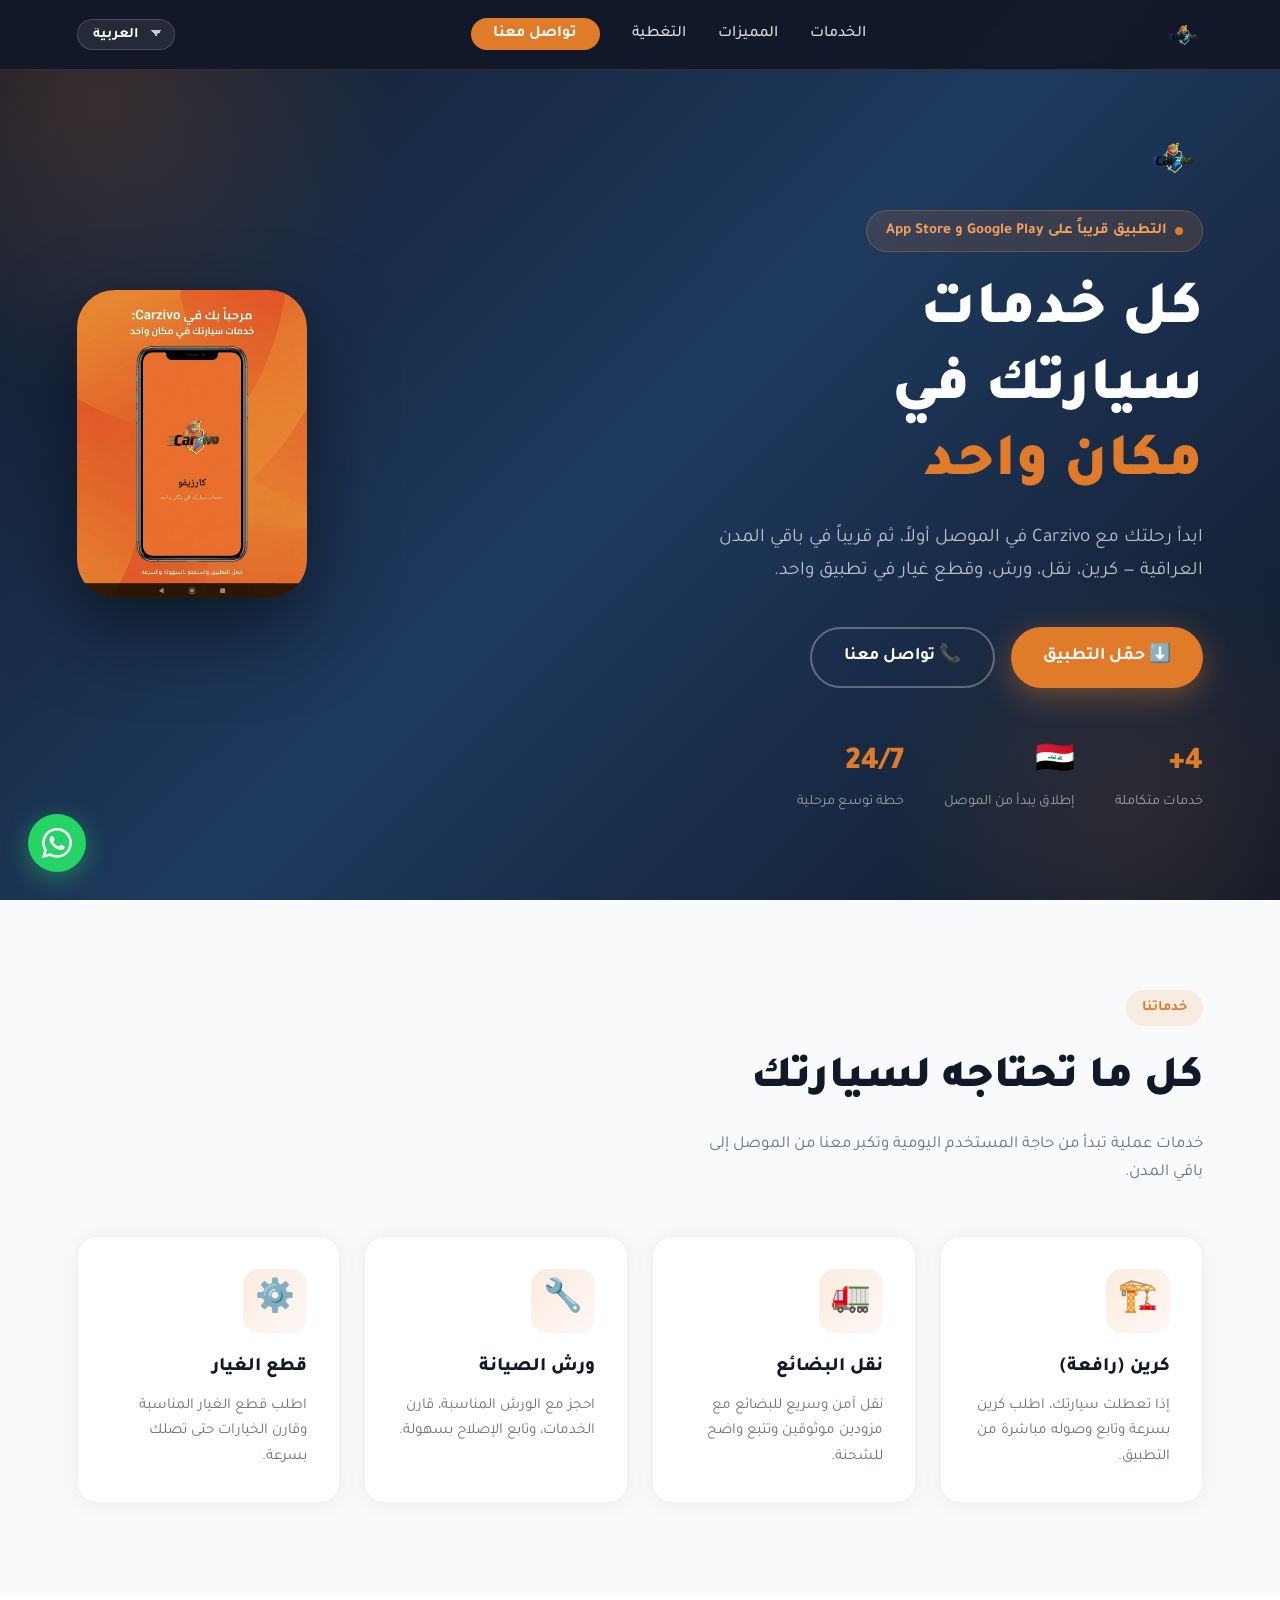
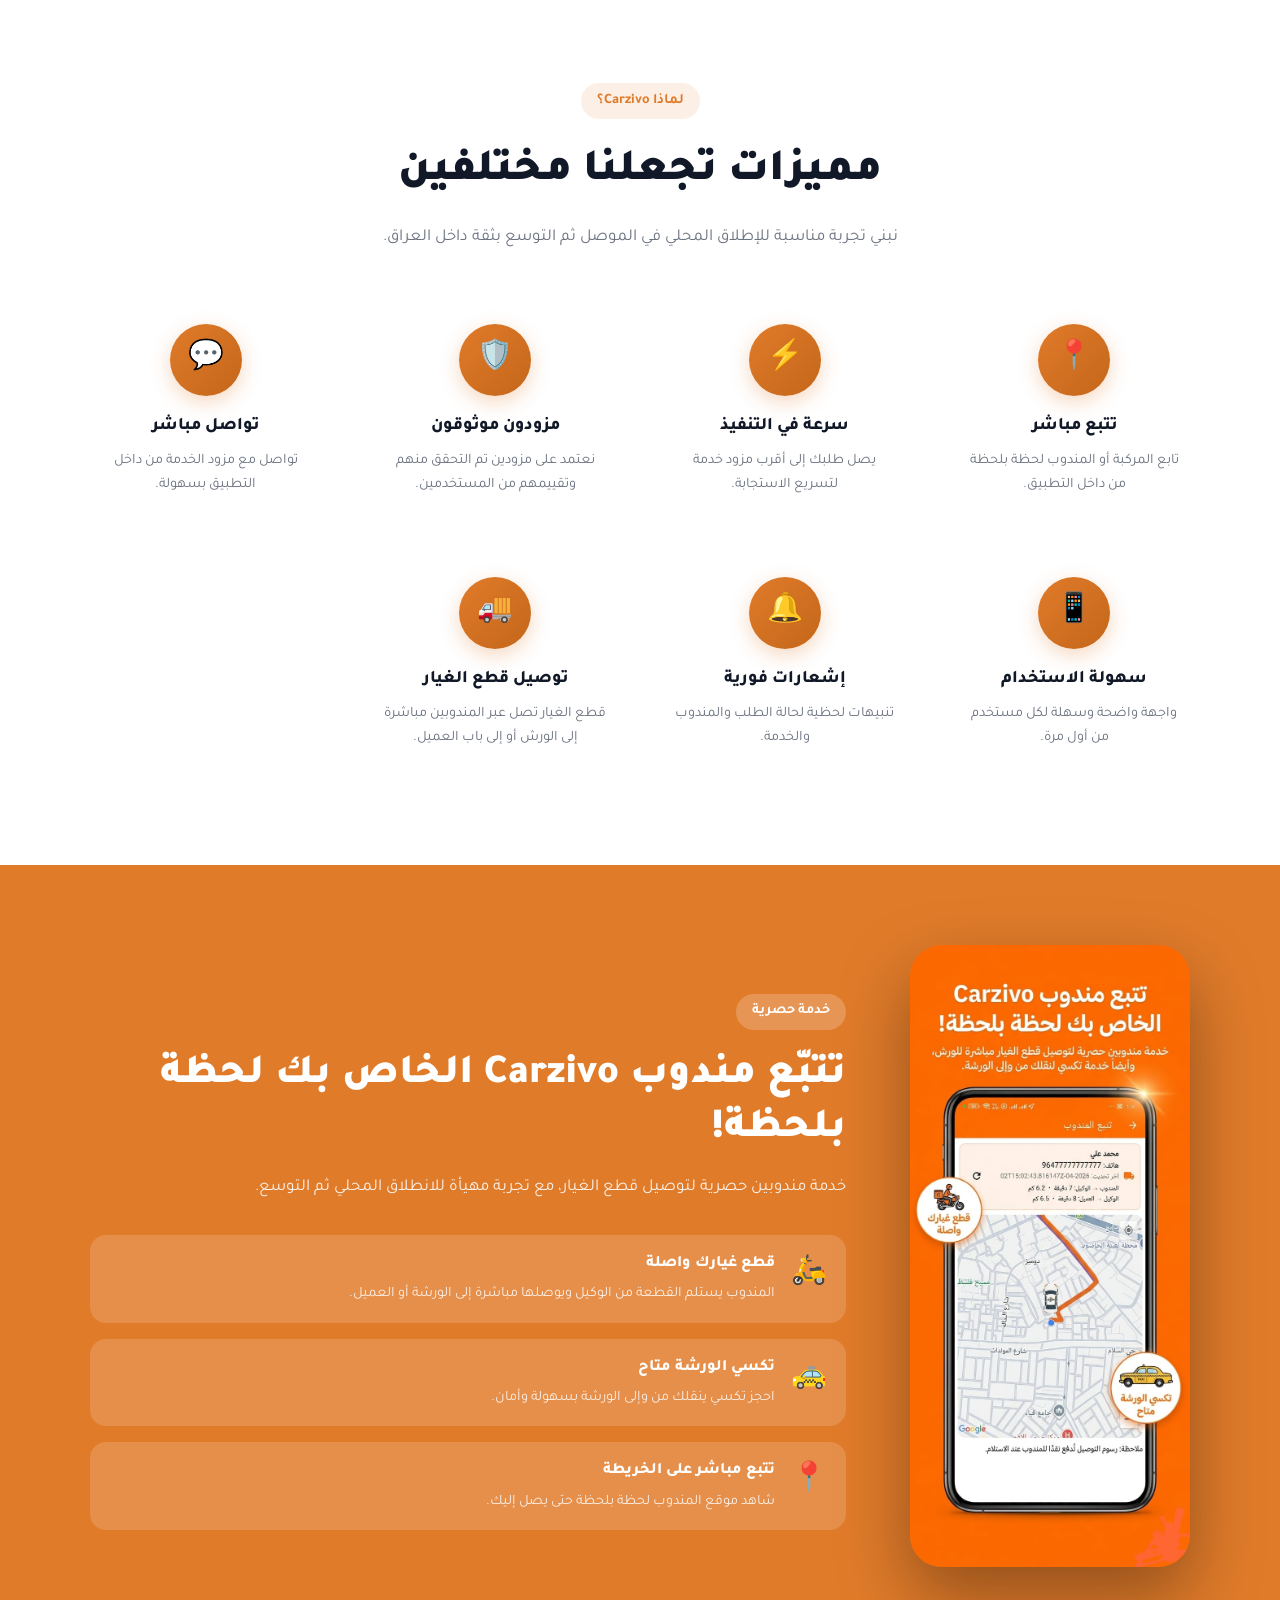
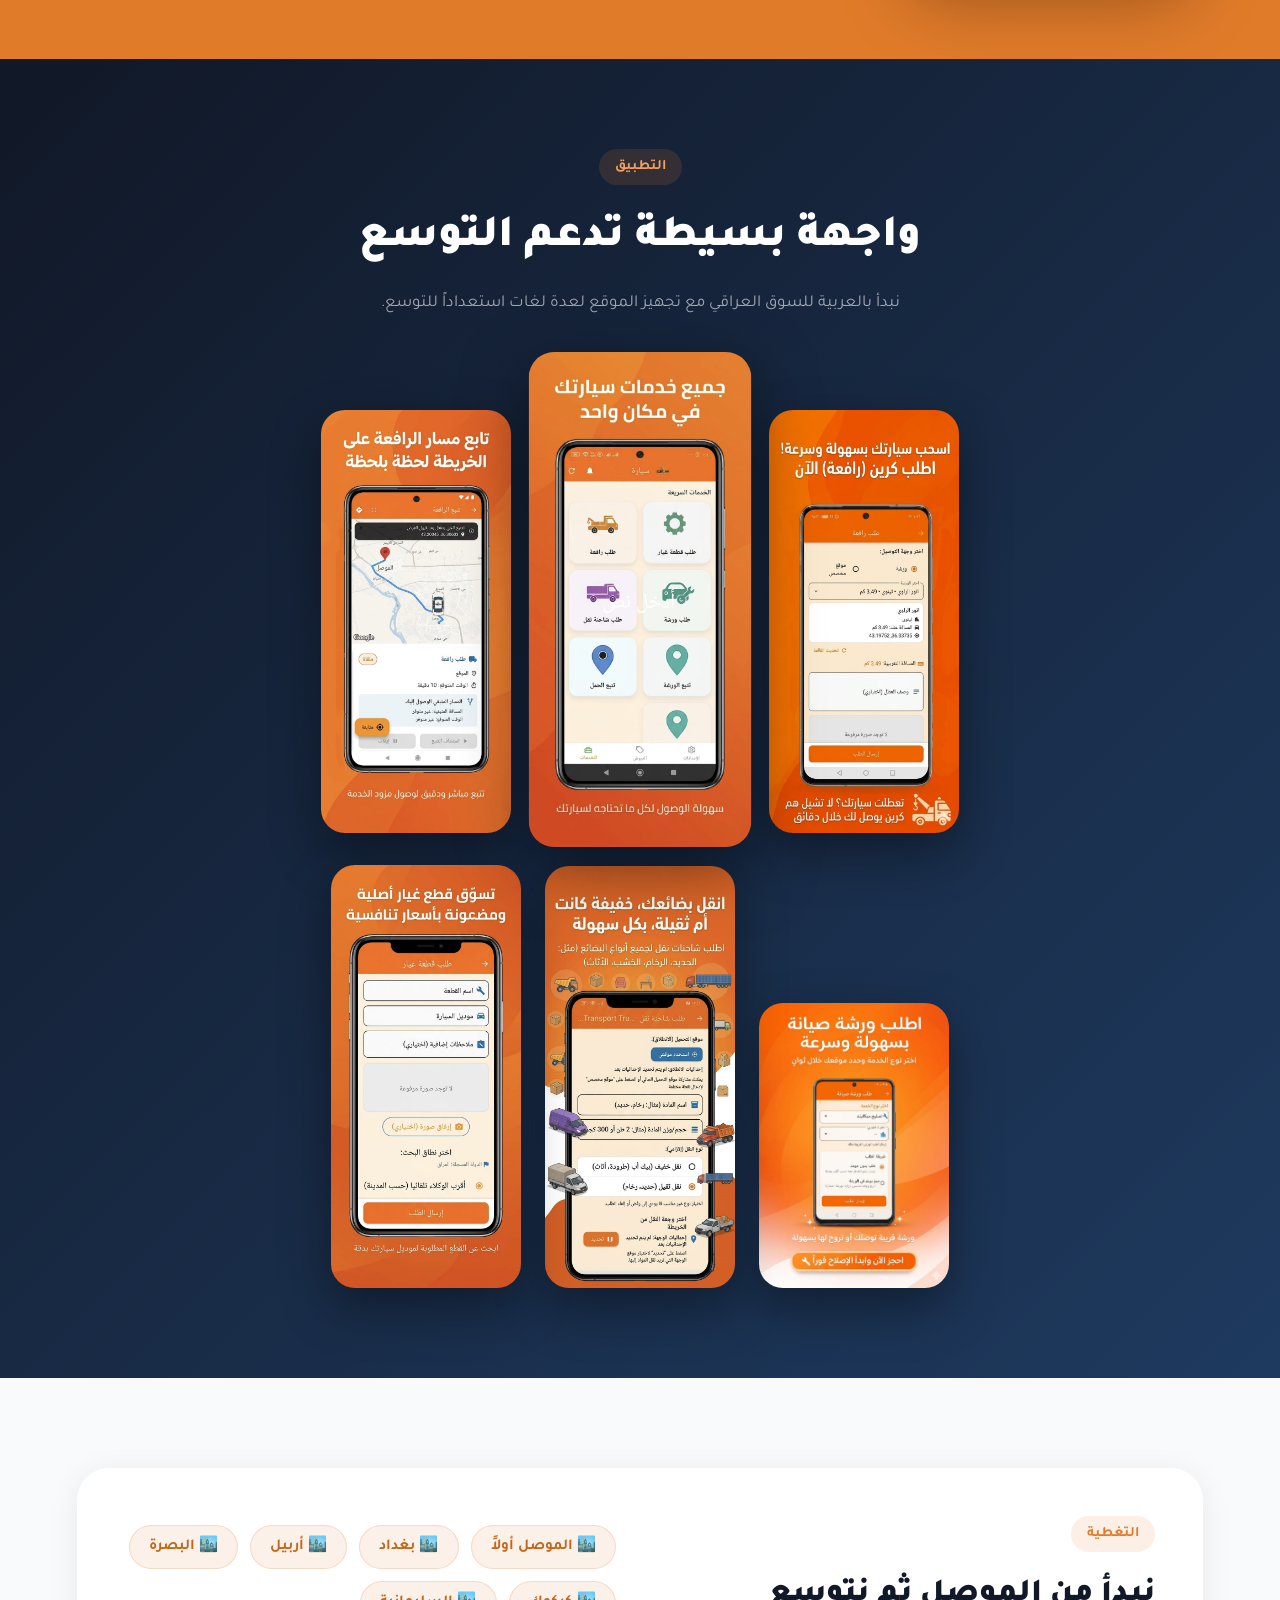
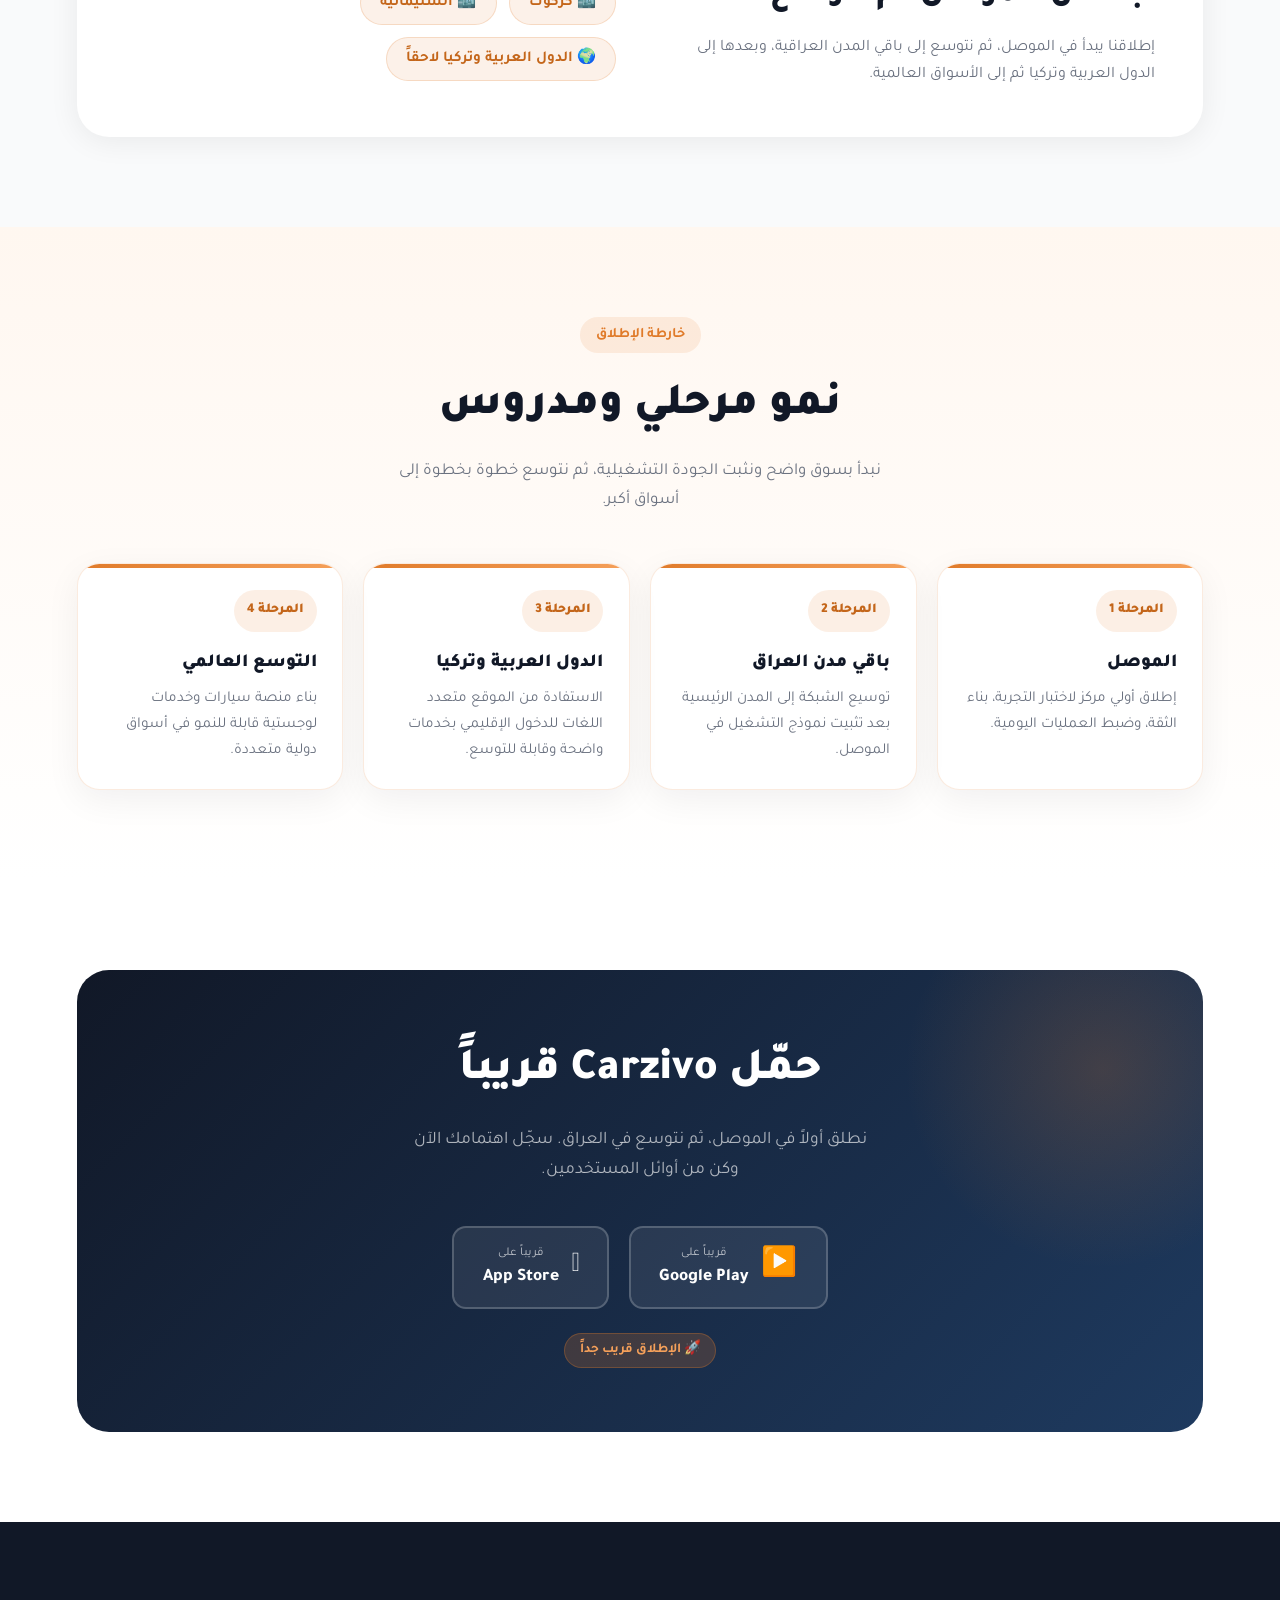
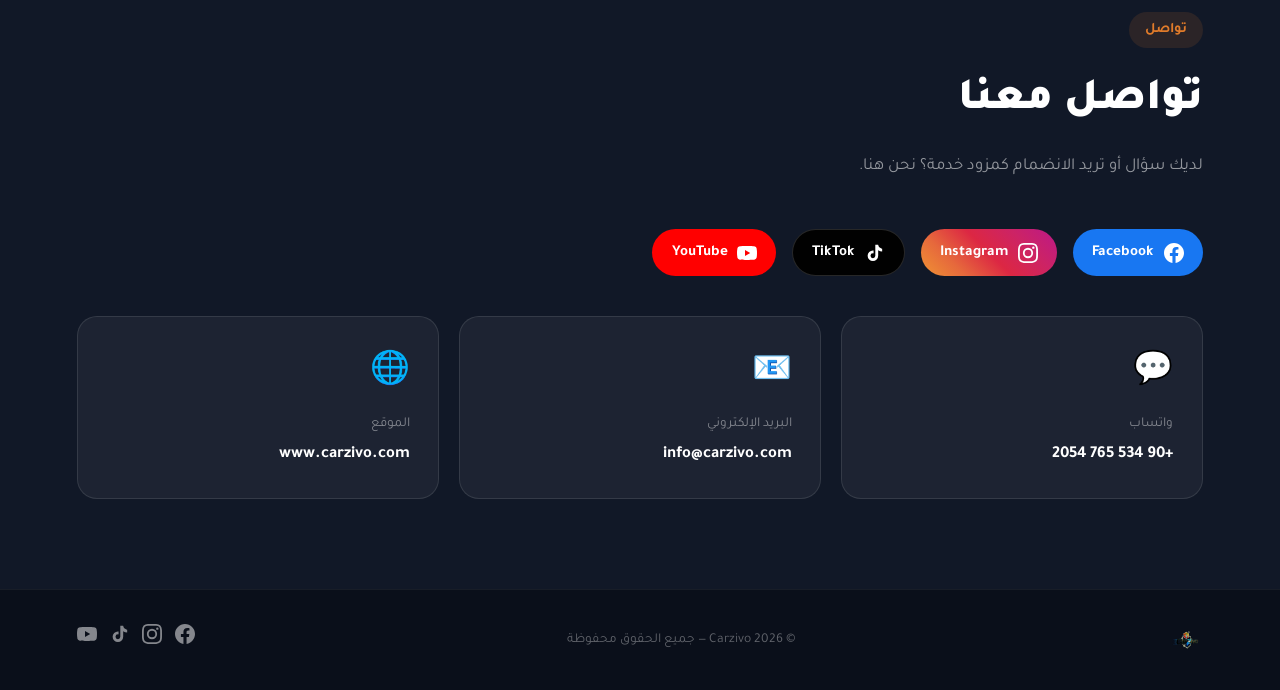
==== index.html @ 43e9051a "Refine Sorani Kurdish website copy" ====
<!DOCTYPE html>
<html lang="ar" dir="rtl">
<head>
  <meta charset="UTF-8">
  <meta name="viewport" content="width=device-width, initial-scale=1.0">
  <meta name="description" content="Carzivo – كل خدمات سيارتك في مكان واحد. كرين، نقل بضائع، ورش صيانة، قطع غيار في العراق.">
  <meta property="og:title" content="Carzivo – خدمات السيارات">
  <meta property="og:description" content="اطلب كرين، نقل بضائع، أو ورشة صيانة بسهولة وسرعة داخل العراق">
  <meta property="og:url" content="https://www.carzivo.com">
  <title>Carzivo – كل خدمات سيارتك في مكان واحد</title>
  <link rel="icon" type="image/png" href="images/logo.png">
  <link rel="preconnect" href="https://fonts.googleapis.com">
  <link href="https://fonts.googleapis.com/css2?family=Tajawal:wght@400;500;700;800;900&display=swap" rel="stylesheet">
  <style>
    *, *::before, *::after { box-sizing: border-box; margin: 0; padding: 0; }

    :root {
      --orange: #e07b2a;
      --orange-dark: #c4661a;
      --orange-light: #f5a05a;
      --dark: #111827;
      --dark2: #1f2937;
      --gray: #6b7280;
      --light: #f9fafb;
      --white: #ffffff;
      --radius: 1.25rem;
    }

    html { scroll-behavior: smooth; }

    body {
      font-family: 'Tajawal', sans-serif;
      background: var(--white);
      color: var(--dark);
      line-height: 1.7;
      overflow-x: hidden;
    }
    body.ltr { direction: ltr; text-align: left; }
    body.ltr .hero-content,
    body.ltr .coverage-text,
    body.ltr #contact,
    body.ltr #services,
    body.ltr #features,
    body.ltr #download { text-align: left; }
    body.ltr .contact-grid,
    body.ltr .store-btns,
    body.ltr .hero-btns,
    body.ltr .hero-stats,
    body.ltr .cities-wrap,
    body.ltr footer,
    body.ltr nav,
    body.ltr .contact-card,
    body.ltr .feature-item,
    body.ltr .coverage-inner,
    body.ltr .screens-row { direction: ltr; }
    body.ltr .hero-content { max-width: 560px; }
    body.ltr .hero-visual {
      left: auto;
      right: 6%;
    }

    /* ──────────── NAV ──────────── */
    nav {
      position: fixed;
      top: 0; left: 0; right: 0;
      z-index: 100;
      display: flex;
      align-items: center;
      justify-content: space-between;
      padding: 0 6%;
      height: 70px;
      background: rgba(17, 24, 39, 0.95);
      backdrop-filter: blur(10px);
      border-bottom: 1px solid rgba(224,123,42,0.2);
    }
    .nav-logo img {
      height: 42px;
      width: auto;
      object-fit: contain;
      display: block;
    }
    .nav-links { display: flex; gap: 2rem; list-style: none; }
    .nav-links a {
      color: rgba(255,255,255,0.85);
      text-decoration: none;
      font-size: 1rem;
      font-weight: 500;
      transition: color .2s;
    }
    .nav-links a:hover { color: var(--orange); }
    .nav-cta {
      background: var(--orange);
      color: var(--white) !important;
      padding: .5rem 1.4rem;
      border-radius: 50px;
      font-weight: 700 !important;
    }
    .nav-cta:hover { background: var(--orange-dark) !important; color: var(--white) !important; }
    .nav-actions {
      display: flex;
      align-items: center;
      gap: .8rem;
    }
    .lang-switcher {
      appearance: none;
      background: rgba(255,255,255,0.08);
      color: var(--white);
      border: 1px solid rgba(255,255,255,0.16);
      border-radius: 999px;
      padding: .45rem 2.2rem .45rem .95rem;
      font-family: inherit;
      font-size: .92rem;
      font-weight: 700;
      cursor: pointer;
      outline: none;
      background-image: linear-gradient(45deg, transparent 50%, rgba(255,255,255,0.75) 50%), linear-gradient(135deg, rgba(255,255,255,0.75) 50%, transparent 50%);
      background-position: calc(100% - 18px) calc(50% - 2px), calc(100% - 12px) calc(50% - 2px);
      background-size: 6px 6px, 6px 6px;
      background-repeat: no-repeat;
    }
    .lang-switcher option {
      color: var(--dark);
      background: var(--white);
    }
    .hamburger { display: none; flex-direction: column; gap: 5px; cursor: pointer; }
    .hamburger span { display: block; width: 26px; height: 2px; background: var(--white); border-radius: 2px; }

    /* ──────────── HERO ──────────── */
    #hero {
      min-height: 100vh;
      background: linear-gradient(135deg, #111827 0%, #1e3a5f 50%, #111827 100%);
      display: flex;
      align-items: center;
      padding: 100px 6% 60px;
      position: relative;
      overflow: hidden;
    }
    #hero::before {
      content: '';
      position: absolute;
      top: -200px; left: -200px;
      width: 600px; height: 600px;
      background: radial-gradient(circle, rgba(224,123,42,0.18) 0%, transparent 70%);
      pointer-events: none;
    }
    #hero::after {
      content: '';
      position: absolute;
      bottom: -150px; right: -100px;
      width: 500px; height: 500px;
      background: radial-gradient(circle, rgba(224,123,42,0.12) 0%, transparent 70%);
      pointer-events: none;
    }
    .hero-content {
      max-width: 650px;
      position: relative;
      z-index: 2;
    }
    .hero-brand {
      height: 64px;
      width: auto;
      margin-bottom: 1.25rem;
      display: block;
      object-fit: contain;
    }
    .hero-badge {
      display: inline-flex;
      align-items: center;
      gap: .5rem;
      background: rgba(224,123,42,0.15);
      border: 1px solid rgba(224,123,42,0.35);
      color: var(--orange-light);
      padding: .45rem 1.2rem;
      border-radius: 50px;
      font-size: .95rem;
      font-weight: 600;
      margin-bottom: 1.5rem;
    }
    .hero-badge .dot {
      width: 8px; height: 8px;
      background: var(--orange);
      border-radius: 50%;
      animation: pulse 1.5s infinite;
    }
    @keyframes pulse {
      0%, 100% { opacity: 1; transform: scale(1); }
      50% { opacity: .5; transform: scale(1.3); }
    }
    .hero-title {
      font-size: clamp(2.4rem, 5vw, 3.8rem);
      font-weight: 900;
      color: var(--white);
      line-height: 1.25;
      margin-bottom: 1.2rem;
    }
    .hero-title .highlight { color: var(--orange); }
    .hero-subtitle {
      font-size: 1.2rem;
      color: rgba(255,255,255,0.7);
      margin-bottom: 2.4rem;
      max-width: 520px;
    }
    .hero-btns { display: flex; gap: 1rem; flex-wrap: wrap; }
    .btn-primary {
      display: inline-flex;
      align-items: center;
      gap: .6rem;
      background: var(--orange);
      color: var(--white);
      font-family: 'Tajawal', sans-serif;
      font-size: 1.1rem;
      font-weight: 700;
      padding: .85rem 2rem;
      border-radius: 50px;
      border: none;
      cursor: pointer;
      text-decoration: none;
      box-shadow: 0 8px 30px rgba(224,123,42,0.4);
      transition: transform .2s, background .2s;
    }
    .btn-primary:hover { background: var(--orange-dark); transform: translateY(-2px); }
    .btn-secondary {
      display: inline-flex;
      align-items: center;
      gap: .6rem;
      background: transparent;
      color: var(--white);
      font-family: 'Tajawal', sans-serif;
      font-size: 1.1rem;
      font-weight: 700;
      padding: .85rem 2rem;
      border-radius: 50px;
      border: 2px solid rgba(255,255,255,0.3);
      cursor: pointer;
      text-decoration: none;
      transition: border-color .2s, transform .2s;
    }
    .btn-secondary:hover { border-color: var(--orange); transform: translateY(-2px); }
    .hero-stats {
      display: flex;
      gap: 2.5rem;
      margin-top: 3rem;
      flex-wrap: wrap;
    }
    .hero-stat .num {
      font-size: 2rem;
      font-weight: 900;
      color: var(--orange);
    }
    .hero-stat .lbl {
      font-size: .9rem;
      color: rgba(255,255,255,0.55);
    }
    .hero-visual {
      position: absolute;
      left: 6%;
      top: 50%;
      transform: translateY(-50%);
      z-index: 1;
    }
    /* real-screenshot hero visual */
    .hero-visual img {
      width: 230px;
      border-radius: 38px;
      box-shadow: 0 30px 80px rgba(0,0,0,0.5);
    }

    /* ──────────── SERVICES ──────────── */
    #services {
      padding: 90px 6%;
      background: var(--light);
    }
    .section-label {
      display: inline-block;
      background: rgba(224,123,42,0.12);
      color: var(--orange);
      font-size: .9rem;
      font-weight: 700;
      padding: .35rem 1rem;
      border-radius: 50px;
      margin-bottom: 1rem;
    }
    .section-title {
      font-size: clamp(1.8rem, 3.5vw, 2.8rem);
      font-weight: 900;
      color: var(--dark);
      margin-bottom: .8rem;
    }
    .section-sub {
      font-size: 1.05rem;
      color: var(--gray);
      max-width: 520px;
      margin-bottom: 3rem;
    }
    .services-grid {
      display: grid;
      grid-template-columns: repeat(auto-fit, minmax(240px, 1fr));
      gap: 1.5rem;
    }
    .service-card {
      background: var(--white);
      border-radius: var(--radius);
      padding: 2rem;
      box-shadow: 0 2px 20px rgba(0,0,0,0.06);
      border: 1px solid rgba(0,0,0,0.06);
      transition: transform .25s, box-shadow .25s;
      position: relative;
      overflow: hidden;
    }
    .service-card::before {
      content: '';
      position: absolute;
      top: 0; left: 0; right: 0;
      height: 4px;
      background: linear-gradient(90deg, var(--orange), var(--orange-light));
      transform: scaleX(0);
      transform-origin: left;
      transition: transform .3s;
    }
    .service-card:hover { transform: translateY(-5px); box-shadow: 0 12px 40px rgba(0,0,0,0.12); }
    .service-card:hover::before { transform: scaleX(1); }
    .service-icon {
      width: 64px; height: 64px;
      border-radius: 16px;
      background: linear-gradient(135deg, rgba(224,123,42,0.15), rgba(224,123,42,0.05));
      display: flex;
      align-items: center;
      justify-content: center;
      font-size: 2rem;
      margin-bottom: 1.2rem;
    }
    .service-title { font-size: 1.2rem; font-weight: 800; margin-bottom: .5rem; }
    .service-desc { font-size: .95rem; color: var(--gray); }

    /* ──────────── FEATURES ──────────── */
    #features {
      padding: 90px 6%;
      background: var(--white);
    }
    .features-grid {
      display: grid;
      grid-template-columns: repeat(auto-fit, minmax(200px, 1fr));
      gap: 2rem;
      margin-top: 3rem;
    }
    .feature-item {
      text-align: center;
      padding: 1.5rem 1rem;
    }
    .feature-circle {
      width: 72px; height: 72px;
      border-radius: 50%;
      background: linear-gradient(135deg, var(--orange), var(--orange-dark));
      display: flex;
      align-items: center;
      justify-content: center;
      font-size: 1.8rem;
      margin: 0 auto 1rem;
      box-shadow: 0 6px 20px rgba(224,123,42,0.3);
    }
    .feature-title { font-size: 1.1rem; font-weight: 800; margin-bottom: .4rem; }
    .feature-desc { font-size: .9rem; color: var(--gray); }

    /* ──────────── APP PREVIEW ──────────── */
    #app-preview {
      padding: 90px 6%;
      background: linear-gradient(135deg, #111827 0%, #1e3a5f 100%);
      text-align: center;
    }
    #app-preview .section-title { color: var(--white); }
    #app-preview .section-sub { color: rgba(255,255,255,0.6); margin: 0 auto 3rem; }
    .screens-row {
      display: flex;
      justify-content: center;
      align-items: flex-end;
      gap: 1.5rem;
      flex-wrap: wrap;
    }
    .screen-mock {
      background: #1f2937;
      border: 2px solid rgba(224,123,42,0.3);
      border-radius: 28px;
      overflow: hidden;
      box-shadow: 0 20px 50px rgba(0,0,0,0.4);
    }
    .screen-mock.center { transform: scale(1.08); }
    .screen-top {
      background: var(--orange);
      padding: 10px 14px;
      font-size: .75rem;
      font-weight: 800;
      color: var(--white);
      text-align: center;
    }
    .screen-body { padding: 12px; display: flex; flex-direction: column; gap: 8px; }
    .screen-row {
      display: flex;
      gap: 8px;
    }
    .screen-btn {
      flex: 1;
      height: 38px;
      border-radius: 10px;
      background: rgba(224,123,42,0.15);
      border: 1px solid rgba(224,123,42,0.2);
    }
    .screen-btn.active { background: var(--orange); }
    .screen-line {
      height: 12px;
      border-radius: 6px;
      background: rgba(255,255,255,0.08);
    }
    .screen-line.w70 { width: 70%; }
    .screen-line.w50 { width: 50%; }
    .screen-list-item {
      display: flex;
      align-items: center;
      gap: 8px;
      padding: 8px;
      background: rgba(255,255,255,0.04);
      border-radius: 10px;
      border: 1px solid rgba(255,255,255,0.06);
    }
    .sli-icon {
      width: 30px; height: 30px;
      border-radius: 8px;
      background: var(--orange);
      flex-shrink: 0;
    }
    .sli-lines { flex: 1; display: flex; flex-direction: column; gap: 4px; }
    .sli-line { height: 8px; border-radius: 4px; background: rgba(255,255,255,0.12); }
    .sli-line.short { width: 60%; }

    /* ──────────── COVERAGE ──────────── */
    #coverage {
      padding: 90px 6%;
      background: var(--light);
    }
    .coverage-inner {
      background: var(--white);
      border-radius: 2rem;
      padding: 3rem;
      display: flex;
      align-items: center;
      gap: 3rem;
      box-shadow: 0 4px 30px rgba(0,0,0,0.07);
      flex-wrap: wrap;
    }
    .coverage-text { flex: 1; min-width: 260px; }
    .cities-wrap { flex: 1; min-width: 260px; display: flex; flex-wrap: wrap; gap: .75rem; }
    .city-tag {
      background: rgba(224,123,42,0.1);
      color: var(--orange-dark);
      padding: .5rem 1.2rem;
      border-radius: 50px;
      font-size: .95rem;
      font-weight: 700;
      border: 1px solid rgba(224,123,42,0.2);
    }

    /* ──────────── ROADMAP ──────────── */
    #roadmap {
      padding: 90px 6%;
      background: linear-gradient(180deg, #fff7f0 0%, #ffffff 100%);
    }
    .roadmap-head {
      text-align: center;
      max-width: 760px;
      margin: 0 auto 3rem;
    }
    .roadmap-head .section-sub {
      margin: 0 auto;
    }
    .roadmap-grid {
      display: grid;
      grid-template-columns: repeat(auto-fit, minmax(220px, 1fr));
      gap: 1.25rem;
    }
    .roadmap-card {
      background: var(--white);
      border: 1px solid rgba(224,123,42,0.15);
      border-radius: 1.4rem;
      padding: 1.6rem;
      box-shadow: 0 10px 35px rgba(17,24,39,0.06);
      position: relative;
      overflow: hidden;
    }
    .roadmap-card::before {
      content: '';
      position: absolute;
      inset-inline-start: 0;
      top: 0;
      width: 100%;
      height: 4px;
      background: linear-gradient(90deg, var(--orange), var(--orange-light));
    }
    .roadmap-step {
      display: inline-flex;
      align-items: center;
      justify-content: center;
      min-width: 42px;
      height: 42px;
      padding: 0 .8rem;
      border-radius: 999px;
      background: rgba(224,123,42,0.12);
      color: var(--orange-dark);
      font-size: .85rem;
      font-weight: 900;
      margin-bottom: 1rem;
    }
    .roadmap-title {
      font-size: 1.15rem;
      font-weight: 900;
      margin-bottom: .45rem;
      color: var(--dark);
    }
    .roadmap-desc {
      font-size: .95rem;
      color: var(--gray);
    }

    /* ──────────── CTA DOWNLOAD ──────────── */
    #download {
      padding: 90px 6%;
      background: var(--white);
    }
    .download-box {
      background: linear-gradient(135deg, #111827, #1e3a5f);
      border-radius: 2rem;
      padding: 4rem;
      text-align: center;
      position: relative;
      overflow: hidden;
    }
    .download-box::before {
      content: '';
      position: absolute;
      top: -100px; right: -100px;
      width: 400px; height: 400px;
      background: radial-gradient(circle, rgba(224,123,42,0.2) 0%, transparent 70%);
      pointer-events: none;
    }
    .download-box h2 {
      font-size: clamp(1.8rem, 3.5vw, 2.8rem);
      font-weight: 900;
      color: var(--white);
      margin-bottom: 1rem;
    }
    .download-box p {
      color: rgba(255,255,255,0.65);
      font-size: 1.1rem;
      max-width: 480px;
      margin: 0 auto 2.5rem;
    }
    .store-btns { display: flex; justify-content: center; gap: 1.2rem; flex-wrap: wrap; }
    .store-btn {
      display: flex;
      align-items: center;
      gap: .8rem;
      background: rgba(255,255,255,0.08);
      border: 2px solid rgba(255,255,255,0.2);
      color: var(--white);
      text-decoration: none;
      padding: .9rem 1.8rem;
      border-radius: 14px;
      font-family: 'Tajawal', sans-serif;
      transition: background .2s, border-color .2s;
    }
    .store-btn:hover { background: var(--orange); border-color: var(--orange); }
    .store-btn .store-icon { font-size: 1.8rem; }
    .store-text .store-sub { font-size: .75rem; opacity: .7; }
    .store-text .store-name { font-size: 1.1rem; font-weight: 800; }
    .coming-badge {
      display: inline-block;
      background: rgba(224,123,42,0.2);
      color: var(--orange-light);
      font-size: .85rem;
      font-weight: 700;
      padding: .3rem .9rem;
      border-radius: 50px;
      margin-top: 1.5rem;
      border: 1px solid rgba(224,123,42,0.3);
    }

    /* ──────────── CONTACT ──────────── */
    #contact {
      padding: 90px 6%;
      background: var(--dark);
    }
    #contact .section-title { color: var(--white); }
    #contact .section-sub { color: rgba(255,255,255,0.55); }
    .contact-grid {
      display: grid;
      grid-template-columns: repeat(auto-fit, minmax(220px, 1fr));
      gap: 1.2rem;
      margin-top: 2.5rem;
    }
    .contact-card {
      background: rgba(255,255,255,0.05);
      border: 1px solid rgba(255,255,255,0.1);
      border-radius: var(--radius);
      padding: 1.8rem;
      transition: background .2s, border-color .2s;
      text-decoration: none;
      display: block;
    }
    .contact-card:hover { background: rgba(224,123,42,0.12); border-color: rgba(224,123,42,0.4); }
    .contact-icon { font-size: 2rem; margin-bottom: .8rem; }
    .contact-label { font-size: .85rem; color: rgba(255,255,255,0.45); margin-bottom: .3rem; }
    .contact-value { font-size: 1.05rem; font-weight: 700; color: var(--white); }

    /* ──────────── FOOTER ──────────── */
    footer {
      background: #0a0f1a;
      padding: 2rem 6%;
      display: flex;
      align-items: center;
      justify-content: space-between;
      flex-wrap: wrap;
      gap: 1rem;
      border-top: 1px solid rgba(255,255,255,0.06);
    }
    .footer-copy { font-size: .85rem; color: rgba(255,255,255,0.35); }

    /* ──────────── WHATSAPP FLOAT ──────────── */
    .wa-float {
      position: fixed;
      bottom: 28px;
      left: 28px;
      z-index: 999;
      width: 58px; height: 58px;
      background: #25d366;
      border-radius: 50%;
      display: flex;
      align-items: center;
      justify-content: center;
      box-shadow: 0 6px 24px rgba(37,211,102,0.45);
      text-decoration: none;
      transition: transform .2s;
    }
    .wa-float:hover { transform: scale(1.1); }
    .wa-float svg { width: 30px; height: 30px; fill: white; }

    /* ──────────── RESPONSIVE ──────────── */
    @media (max-width: 768px) {
      nav { padding: 0 5%; }
      .nav-links { display: none; }
      .nav-links.open {
        display: flex;
        flex-direction: column;
        position: fixed;
        top: 70px; left: 0; right: 0;
        background: rgba(17,24,39,0.98);
        padding: 1.5rem 5%;
        gap: 1.2rem;
        border-bottom: 1px solid rgba(224,123,42,0.2);
      }
      .nav-actions { gap: .55rem; }
      .lang-switcher {
        max-width: 110px;
        padding-inline: .8rem 1.9rem;
        font-size: .84rem;
      }
      .hamburger { display: flex; }
      #hero { padding: 110px 5% 70px; text-align: center; }
      .hero-btns { justify-content: center; }
      .hero-stats { justify-content: center; }
      .hero-visual { display: none; }
      .hero-brand { margin-inline: auto; }
      .coverage-inner { flex-direction: column; }
      .download-box { padding: 2.5rem 1.5rem; }
      footer { flex-direction: column; text-align: center; }
    }
  </style>
</head>
<body>

<!-- ════════════ NAV ════════════ -->
<nav>
  <div class="nav-logo"><img src="images/logo.png" alt="Carzivo"></div>
  <ul class="nav-links" id="navLinks">
    <li><a href="#services" id="navServices">الخدمات</a></li>
    <li><a href="#features" id="navFeatures">المميزات</a></li>
    <li><a href="#coverage" id="navCoverage">التغطية</a></li>
    <li><a href="#contact" class="nav-cta" id="navContact">تواصل معنا</a></li>
  </ul>
  <div class="nav-actions">
    <select class="lang-switcher" id="languageSwitcher" aria-label="Select language">
      <option value="ar">العربية</option>
      <option value="en">English</option>
      <option value="tr">Türkçe</option>
      <option value="ckb">کوردی</option>
    </select>
    <div class="hamburger" id="hamburger" onclick="toggleNav()">
      <span></span><span></span><span></span>
    </div>
  </div>
</nav>

<!-- ════════════ HERO ════════════ -->
<section id="hero">
  <div class="hero-content">
    <img src="images/logo.png" alt="Carzivo" class="hero-brand">
    <div class="hero-badge">
      <span class="dot"></span>
      <span id="heroBadge">التطبيق قريباً على Google Play</span>
    </div>
    <h1 class="hero-title" id="heroTitle">
      كل خدمات<br>
      سيارتك في<br>
      <span class="highlight">مكان واحد</span>
    </h1>
    <p class="hero-subtitle" id="heroSubtitle">
      اطلب كرين، نقل بضائع، ورشة صيانة، أو قطع غيار بسهولة وسرعة داخل العراق — كل شيء بضغطة واحدة
    </p>
    <div class="hero-btns">
      <a href="#download" class="btn-primary" id="heroDownloadBtn">
        ⬇️ حمّل التطبيق
      </a>
      <a href="#contact" class="btn-secondary" id="heroContactBtn">
        📞 تواصل معنا
      </a>
    </div>
    <div class="hero-stats">
      <div class="hero-stat">
        <div class="num">4+</div>
        <div class="lbl" id="heroStat1">خدمات متكاملة</div>
      </div>
      <div class="hero-stat">
        <div class="num">🇮🇶</div>
        <div class="lbl" id="heroStat2">داخل العراق</div>
      </div>
      <div class="hero-stat">
        <div class="num">24/7</div>
        <div class="lbl" id="heroStat3">متاح دائماً</div>
      </div>
    </div>
  </div>

  <!-- App splash image -->
  <div class="hero-visual">
    <img src="images/screen-splash.jpg" alt="Carzivo App"
         style="width:230px;border-radius:38px;box-shadow:0 30px 80px rgba(0,0,0,0.5);">
  </div>
</section>

<!-- ════════════ SERVICES ════════════ -->
<section id="services">
  <span class="section-label" id="servicesLabel">خدماتنا</span>
  <h2 class="section-title" id="servicesTitle">كل ما تحتاجه لسيارتك</h2>
  <p class="section-sub" id="servicesSubtitle">أربع خدمات متكاملة في تطبيق واحد — بسرعة، وأمان، وبأسعار مناسبة</p>

  <div class="services-grid">
    <div class="service-card">
      <div class="service-icon">🏗️</div>
      <div class="service-title" id="service1Title">كرين (رافعة)</div>
      <div class="service-desc" id="service1Desc">سيارتك عطلت؟ اطلب كرين في دقائق ويصلك أينما كنت داخل العراق. تتبع مباشر حتى الوصول.</div>
    </div>
    <div class="service-card">
      <div class="service-icon">🚛</div>
      <div class="service-title" id="service2Title">نقل البضائع</div>
      <div class="service-desc" id="service2Desc">نقل آمن وسريع للبضائع بمختلف أحجام السيارات. سائقون موثوقون وتتبع لحظي للشحنة.</div>
    </div>
    <div class="service-card">
      <div class="service-icon">🔧</div>
      <div class="service-title" id="service3Title">ورش الصيانة</div>
      <div class="service-desc" id="service3Desc">احجز موعدك مع أقرب ورشة صيانة معتمدة. تقييمات حقيقية وأسعار واضحة.</div>
    </div>
    <div class="service-card">
      <div class="service-icon">⚙️</div>
      <div class="service-title" id="service4Title">قطع الغيار</div>
      <div class="service-desc" id="service4Desc">اطلب قطع غيار أصلية وتصلك للمنزل. قارن الأسعار واختر الأنسب لسيارتك.</div>
    </div>
  </div>
</section>

<!-- ════════════ FEATURES ════════════ -->
<section id="features">
  <div style="text-align:center">
    <span class="section-label" id="featuresLabel">لماذا Carzivo؟</span>
    <h2 class="section-title" id="featuresTitle">مميزات تجعلنا مختلفين</h2>
    <p class="section-sub" style="margin:0 auto 0" id="featuresSubtitle">نبني تجربة سهلة وموثوقة للمستخدم العراقي</p>
  </div>
  <div class="features-grid">
    <div class="feature-item">
      <div class="feature-circle">📍</div>
      <div class="feature-title" id="feature1Title">تتبع مباشر</div>
      <div class="feature-desc" id="feature1Desc">تابع موقع السيارة أو السائق لحظةً بلحظة من داخل التطبيق</div>
    </div>
    <div class="feature-item">
      <div class="feature-circle">⚡</div>
      <div class="feature-title" id="feature2Title">سرعة في التنفيذ</div>
      <div class="feature-desc" id="feature2Desc">طلبك يصل لأقرب مزود خدمة فوراً لتنفيذ أسرع</div>
    </div>
    <div class="feature-item">
      <div class="feature-circle">🛡️</div>
      <div class="feature-title" id="feature3Title">مزودون موثوقون</div>
      <div class="feature-desc" id="feature3Desc">جميع السائقين والورش خضعوا للتحقق والتقييم من المستخدمين</div>
    </div>
    <div class="feature-item">
      <div class="feature-circle">💬</div>
      <div class="feature-title" id="feature4Title">تواصل مباشر</div>
      <div class="feature-desc" id="feature4Desc">تحدث مع مزود الخدمة مباشرة من داخل التطبيق بدون مكالمات خارجية</div>
    </div>
    <div class="feature-item">
      <div class="feature-circle">📱</div>
      <div class="feature-title" id="feature5Title">سهولة الاستخدام</div>
      <div class="feature-desc" id="feature5Desc">تصميم بسيط وعربي كامل — كل شيء في 3 خطوات فقط</div>
    </div>
    <div class="feature-item">
      <div class="feature-circle">🔔</div>
      <div class="feature-title" id="feature6Title">إشعارات فورية</div>
      <div class="feature-desc" id="feature6Desc">تنبيه لحظي عند قبول الطلب وعند وصول مزود الخدمة</div>
    </div>
    <div class="feature-item">
      <div class="feature-circle">🚚</div>
      <div class="feature-title" id="feature7Title">توصيل قطع الغيار</div>
      <div class="feature-desc" id="feature7Desc">اطلب قطع الغيار وتصلك عن طريق المندوبين مباشرةً إلى باب منزلك</div>
    </div>
  </div>
</section>

<!-- ════════════ COURIER SECTION ════════════ -->
<section id="courier" style="background:var(--orange);padding:80px 6%;overflow:hidden">
  <div style="max-width:1100px;margin:0 auto;display:flex;align-items:center;gap:4rem;flex-wrap:wrap;justify-content:center">
    <!-- Image -->
    <div style="flex:0 0 auto">
      <img src="images/screen-courier.jpg" alt="تتبع مندوب Carzivo"
           style="width:280px;border-radius:32px;box-shadow:0 30px 70px rgba(0,0,0,0.35);">
    </div>
    <!-- Text -->
    <div style="flex:1;min-width:260px;color:white">
      <div style="display:inline-block;background:rgba(255,255,255,0.2);color:white;font-size:.9rem;font-weight:700;padding:.35rem 1rem;border-radius:50px;margin-bottom:1.2rem">
        <span id="courierLabel">خدمة حصرية</span>
      </div>
      <h2 style="font-size:clamp(1.8rem,3.5vw,2.6rem);font-weight:900;line-height:1.3;margin-bottom:1rem" id="courierTitle">
        تتبّع مندوب Carzivo الخاص بك لحظة بلحظة!
      </h2>
      <p style="font-size:1.05rem;opacity:.9;line-height:1.8;margin-bottom:2rem" id="courierSubtitle">
        خدمة مندوبين حصرية لتوصيل قطع الغيار مباشرة للورش، وأيضاً خدمة تكسي لنقلك من وإلى الورشة.
      </p>
      <div style="display:flex;flex-direction:column;gap:1rem">
        <div style="display:flex;align-items:flex-start;gap:1rem;background:rgba(255,255,255,0.15);border-radius:16px;padding:1rem 1.2rem">
          <span style="font-size:1.8rem">🛵</span>
          <div>
            <div style="font-weight:800;font-size:1rem;margin-bottom:.25rem" id="courierFeature1Title">قطع غيارك واصلة</div>
            <div style="font-size:.9rem;opacity:.85" id="courierFeature1Desc">المندوب يستلم القطعة من الوكيل ويوصلها مباشرة للورشة أو لبابك</div>
          </div>
        </div>
        <div style="display:flex;align-items:flex-start;gap:1rem;background:rgba(255,255,255,0.15);border-radius:16px;padding:1rem 1.2rem">
          <span style="font-size:1.8rem">🚕</span>
          <div>
            <div style="font-weight:800;font-size:1rem;margin-bottom:.25rem" id="courierFeature2Title">تكسي الورشة متاح</div>
            <div style="font-size:.9rem;opacity:.85" id="courierFeature2Desc">احجز تكسي ينقلك من وإلى الورشة بكل راحة وأمان</div>
          </div>
        </div>
        <div style="display:flex;align-items:flex-start;gap:1rem;background:rgba(255,255,255,0.15);border-radius:16px;padding:1rem 1.2rem">
          <span style="font-size:1.8rem">📍</span>
          <div>
            <div style="font-weight:800;font-size:1rem;margin-bottom:.25rem" id="courierFeature3Title">تتبع مباشر على الخريطة</div>
            <div style="font-size:.9rem;opacity:.85" id="courierFeature3Desc">شاهد موقع المندوب لحظةً بلحظة حتى يصل إليك</div>
          </div>
        </div>
      </div>
    </div>
  </div>
</section>

<!-- ════════════ APP SCREENS ════════════ -->
<section id="app-preview">
  <span class="section-label" style="color:var(--orange-light);background:rgba(224,123,42,0.15)" id="appPreviewLabel">التطبيق</span>
  <h2 class="section-title" id="appPreviewTitle">واجهة بسيطة وعربية</h2>
  <p class="section-sub" id="appPreviewSubtitle">صُمِّم التطبيق بالكامل باللغة العربية مع دعم RTL ليناسب المستخدم العراقي</p>

  <div class="screens-row">
    <img src="images/screen-crane.jpg" alt="طلب كرين"
         style="width:190px;border-radius:24px;box-shadow:0 20px 50px rgba(0,0,0,0.4);">
    <img src="images/screen-home.jpg" alt="الشاشة الرئيسية"
         style="width:210px;border-radius:24px;box-shadow:0 20px 60px rgba(0,0,0,0.5);transform:scale(1.06);">
    <img src="images/screen-tracking.jpg" alt="تتبع الرافعة"
         style="width:190px;border-radius:24px;box-shadow:0 20px 50px rgba(0,0,0,0.4);">
  </div>
  <!-- Row 2 -->
  <div class="screens-row" style="margin-top:2rem">
    <img src="images/screen-workshop.jpg" alt="طلب ورشة"
         style="width:190px;border-radius:24px;box-shadow:0 20px 50px rgba(0,0,0,0.4);">
    <img src="images/screen-transport.jpg" alt="نقل بضائع"
         style="width:190px;border-radius:24px;box-shadow:0 20px 50px rgba(0,0,0,0.4);">
    <img src="images/screen-parts.jpg" alt="قطع غيار"
         style="width:190px;border-radius:24px;box-shadow:0 20px 50px rgba(0,0,0,0.4);">
  </div>
</section>

<!-- ════════════ COVERAGE ════════════ -->
<section id="coverage">
  <div class="coverage-inner">
    <div class="coverage-text">
      <span class="section-label" id="coverageLabel">التغطية</span>
      <h2 class="section-title" style="font-size:2rem" id="coverageTitle">نبدأ من الموصل ثم نتوسع</h2>
      <p style="color:var(--gray);font-size:1rem;margin-top:.5rem" id="coverageSubtitle">
        إطلاقنا يبدأ في الموصل، ثم نتوسع إلى باقي المدن العراقية، وبعدها إلى الدول العربية وتركيا ثم إلى الأسواق العالمية.
      </p>
    </div>
    <div class="cities-wrap">
      <span class="city-tag" id="coverageTag1">🏙️ الموصل أولاً</span>
      <span class="city-tag" id="coverageTag2">🏙️ بغداد</span>
      <span class="city-tag" id="coverageTag3">🏙️ أربيل</span>
      <span class="city-tag" id="coverageTag4">🏙️ البصرة</span>
      <span class="city-tag" id="coverageTag5">🏙️ كركوك</span>
      <span class="city-tag" id="coverageTag6">🏙️ السليمانية</span>
      <span class="city-tag" id="coverageTag7">🌍 الدول العربية وتركيا لاحقاً</span>
    </div>
  </div>
</section>

<!-- ════════════ ROADMAP ════════════ -->
<section id="roadmap">
  <div class="roadmap-head">
    <span class="section-label" id="roadmapLabel">خارطة الإطلاق</span>
    <h2 class="section-title" id="roadmapTitle">نمو مرحلي ومدروس</h2>
    <p class="section-sub" id="roadmapSubtitle">نبدأ بسوق واضح ونثبت الجودة التشغيلية، ثم نتوسع خطوة بخطوة إلى أسواق أكبر.</p>
  </div>

  <div class="roadmap-grid">
    <div class="roadmap-card">
      <div class="roadmap-step" id="roadmapStep1">المرحلة 1</div>
      <div class="roadmap-title" id="roadmapCard1Title">الموصل</div>
      <div class="roadmap-desc" id="roadmapCard1Desc">إطلاق أولي مركز لاختبار التجربة، بناء الثقة، وضبط العمليات اليومية.</div>
    </div>
    <div class="roadmap-card">
      <div class="roadmap-step" id="roadmapStep2">المرحلة 2</div>
      <div class="roadmap-title" id="roadmapCard2Title">باقي مدن العراق</div>
      <div class="roadmap-desc" id="roadmapCard2Desc">توسيع الشبكة إلى المدن الرئيسية بعد تثبيت نموذج التشغيل في الموصل.</div>
    </div>
    <div class="roadmap-card">
      <div class="roadmap-step" id="roadmapStep3">المرحلة 3</div>
      <div class="roadmap-title" id="roadmapCard3Title">الدول العربية وتركيا</div>
      <div class="roadmap-desc" id="roadmapCard3Desc">الاستفادة من الموقع متعدد اللغات للدخول الإقليمي بخدمات واضحة وقابلة للتوسع.</div>
    </div>
    <div class="roadmap-card">
      <div class="roadmap-step" id="roadmapStep4">المرحلة 4</div>
      <div class="roadmap-title" id="roadmapCard4Title">التوسع العالمي</div>
      <div class="roadmap-desc" id="roadmapCard4Desc">بناء منصة سيارات وخدمات لوجستية قابلة للنمو في أسواق دولية متعددة.</div>
    </div>
  </div>
</section>

<!-- ════════════ DOWNLOAD ════════════ -->
<section id="download">
  <div class="download-box">
    <h2 id="downloadTitle">حمّل Carzivo قريباً</h2>
    <p id="downloadSubtitle">نطلق أولاً في الموصل، ثم نتوسع في العراق. سجّل اهتمامك الآن وكن من أوائل المستخدمين.</p>
    <div class="store-btns">
      <a href="#contact" class="store-btn">
        <span class="store-icon">▶️</span>
        <div class="store-text">
          <div class="store-sub" id="storeSub">قريباً على</div>
          <div class="store-name">Google Play</div>
        </div>
      </a>
      <a href="#contact" class="store-btn">
        <span class="store-icon"></span>
        <div class="store-text">
          <div class="store-sub" id="storeSubApple">قريباً على</div>
          <div class="store-name" id="storeNameApple">App Store</div>
        </div>
      </a>
    </div>
    <div><span class="coming-badge" id="comingBadge">🚀 الإطلاق قريب جداً</span></div>
  </div>
</section>

<!-- ════════════ CONTACT ════════════ -->
<section id="contact">
  <span class="section-label" id="contactLabel">تواصل</span>
  <h2 class="section-title" id="contactTitle">تواصل معنا</h2>
  <p class="section-sub" id="contactSubtitle">لديك سؤال أو تريد الانضمام كمزود خدمة؟ نحن هنا</p>
  <!-- Social Media -->
  <div style="display:flex;gap:1rem;flex-wrap:wrap;margin-bottom:1.5rem">
    <a href="https://www.facebook.com/share/1BronaD3Kq/" target="_blank" rel="noopener"
       style="display:flex;align-items:center;gap:.6rem;background:#1877f2;color:white;padding:.6rem 1.2rem;border-radius:50px;text-decoration:none;font-weight:700;font-size:.95rem">
      <svg width="20" height="20" viewBox="0 0 24 24" fill="white"><path d="M24 12.073c0-6.627-5.373-12-12-12s-12 5.373-12 12c0 5.99 4.388 10.954 10.125 11.854v-8.385H7.078v-3.47h3.047V9.43c0-3.007 1.792-4.669 4.533-4.669 1.312 0 2.686.235 2.686.235v2.953H15.83c-1.491 0-1.956.925-1.956 1.874v2.25h3.328l-.532 3.47h-2.796v8.385C19.612 23.027 24 18.062 24 12.073z"/></svg>
      Facebook
    </a>
    <a href="https://www.instagram.com/carzivo.app" target="_blank" rel="noopener"
       style="display:flex;align-items:center;gap:.6rem;background:linear-gradient(45deg,#f09433,#e6683c,#dc2743,#cc2366,#bc1888);color:white;padding:.6rem 1.2rem;border-radius:50px;text-decoration:none;font-weight:700;font-size:.95rem">
      <svg width="20" height="20" viewBox="0 0 24 24" fill="white"><path d="M12 2.163c3.204 0 3.584.012 4.85.07 3.252.148 4.771 1.691 4.919 4.919.058 1.265.069 1.645.069 4.849 0 3.205-.012 3.584-.069 4.849-.149 3.225-1.664 4.771-4.919 4.919-1.266.058-1.644.07-4.85.07-3.204 0-3.584-.012-4.849-.07-3.26-.149-4.771-1.699-4.919-4.92-.058-1.265-.07-1.644-.07-4.849 0-3.204.013-3.583.07-4.849.149-3.227 1.664-4.771 4.919-4.919 1.266-.057 1.645-.069 4.849-.069zM12 0C8.741 0 8.333.014 7.053.072 2.695.272.273 2.69.073 7.052.014 8.333 0 8.741 0 12c0 3.259.014 3.668.072 4.948.2 4.358 2.618 6.78 6.98 6.98C8.333 23.986 8.741 24 12 24c3.259 0 3.668-.014 4.948-.072 4.354-.2 6.782-2.618 6.979-6.98.059-1.28.073-1.689.073-4.948 0-3.259-.014-3.667-.072-4.947-.196-4.354-2.617-6.78-6.979-6.98C15.668.014 15.259 0 12 0zm0 5.838a6.162 6.162 0 100 12.324 6.162 6.162 0 000-12.324zM12 16a4 4 0 110-8 4 4 0 010 8zm6.406-11.845a1.44 1.44 0 100 2.881 1.44 1.44 0 000-2.881z"/></svg>
      Instagram
    </a>
    <a href="https://www.tiktok.com/@carzivo" target="_blank" rel="noopener"
       style="display:flex;align-items:center;gap:.6rem;background:#010101;color:white;padding:.6rem 1.2rem;border-radius:50px;text-decoration:none;font-weight:700;font-size:.95rem;border:1px solid rgba(255,255,255,0.15)">
      <svg width="20" height="20" viewBox="0 0 24 24" fill="white"><path d="M19.59 6.69a4.83 4.83 0 01-3.77-4.25V2h-3.45v13.67a2.89 2.89 0 01-2.88 2.5 2.89 2.89 0 01-2.89-2.89 2.89 2.89 0 012.89-2.89c.28 0 .54.04.79.1V9.01a6.33 6.33 0 00-.79-.05 6.34 6.34 0 00-6.34 6.34 6.34 6.34 0 006.34 6.34 6.34 6.34 0 006.33-6.34V8.69a8.18 8.18 0 004.78 1.52V6.79a4.85 4.85 0 01-1.01-.1z"/></svg>
      TikTok
    </a>
    <a href="https://www.youtube.com/@carzivo" target="_blank" rel="noopener"
       style="display:flex;align-items:center;gap:.6rem;background:#ff0000;color:white;padding:.6rem 1.2rem;border-radius:50px;text-decoration:none;font-weight:700;font-size:.95rem">
      <svg width="20" height="20" viewBox="0 0 24 24" fill="white"><path d="M23.495 6.205a3.007 3.007 0 00-2.088-2.088c-1.87-.501-9.396-.501-9.396-.501s-7.507-.01-9.396.501A3.007 3.007 0 00.527 6.205a31.247 31.247 0 00-.522 5.805 31.247 31.247 0 00.522 5.783 3.007 3.007 0 002.088 2.088c1.868.502 9.396.502 9.396.502s7.506 0 9.396-.502a3.007 3.007 0 002.088-2.088 31.247 31.247 0 00.5-5.783 31.247 31.247 0 00-.5-5.805zM9.609 15.601V8.408l6.264 3.602z"/></svg>
      YouTube
    </a>
  </div>

  <div class="contact-grid">
    <a class="contact-card" href="https://wa.me/905347652054" target="_blank" rel="noopener">
      <div class="contact-icon">💬</div>
      <div class="contact-label" id="contactCard1Label">واتساب</div>
      <div class="contact-value">+90 534 765 2054</div>
    </a>
    <a class="contact-card" href="mailto:info@carzivo.com">
      <div class="contact-icon">📧</div>
      <div class="contact-label" id="contactCard2Label">البريد الإلكتروني</div>
      <div class="contact-value">info@carzivo.com</div>
    </a>
    <a class="contact-card" href="https://www.carzivo.com" target="_blank" rel="noopener">
      <div class="contact-icon">🌐</div>
      <div class="contact-label" id="contactCard3Label">الموقع</div>
      <div class="contact-value">www.carzivo.com</div>
    </a>
  </div>
</section>

<!-- ════════════ FOOTER ════════════ -->
<footer>
  <img src="images/logo.png" alt="Carzivo" style="height:36px;width:auto;opacity:.9">
  <div class="footer-copy" id="footerCopy">© 2026 Carzivo — جميع الحقوق محفوظة</div>
  <div style="display:flex;gap:.8rem">
    <a href="https://www.facebook.com/share/1BronaD3Kq/" target="_blank" style="color:rgba(255,255,255,0.5);transition:color .2s" onmouseover="this.style.color='#1877f2'" onmouseout="this.style.color='rgba(255,255,255,0.5)'">
      <svg width="20" height="20" viewBox="0 0 24 24" fill="currentColor"><path d="M24 12.073c0-6.627-5.373-12-12-12s-12 5.373-12 12c0 5.99 4.388 10.954 10.125 11.854v-8.385H7.078v-3.47h3.047V9.43c0-3.007 1.792-4.669 4.533-4.669 1.312 0 2.686.235 2.686.235v2.953H15.83c-1.491 0-1.956.925-1.956 1.874v2.25h3.328l-.532 3.47h-2.796v8.385C19.612 23.027 24 18.062 24 12.073z"/></svg>
    </a>
    <a href="https://www.instagram.com/carzivo.app" target="_blank" style="color:rgba(255,255,255,0.5);transition:color .2s" onmouseover="this.style.color='#e6683c'" onmouseout="this.style.color='rgba(255,255,255,0.5)'">
      <svg width="20" height="20" viewBox="0 0 24 24" fill="currentColor"><path d="M12 2.163c3.204 0 3.584.012 4.85.07 3.252.148 4.771 1.691 4.919 4.919.058 1.265.069 1.645.069 4.849 0 3.205-.012 3.584-.069 4.849-.149 3.225-1.664 4.771-4.919 4.919-1.266.058-1.644.07-4.85.07-3.204 0-3.584-.012-4.849-.07-3.26-.149-4.771-1.699-4.919-4.92-.058-1.265-.07-1.644-.07-4.849 0-3.204.013-3.583.07-4.849.149-3.227 1.664-4.771 4.919-4.919 1.266-.057 1.645-.069 4.849-.069zM12 0C8.741 0 8.333.014 7.053.072 2.695.272.273 2.69.073 7.052.014 8.333 0 8.741 0 12c0 3.259.014 3.668.072 4.948.2 4.358 2.618 6.78 6.98 6.98C8.333 23.986 8.741 24 12 24c3.259 0 3.668-.014 4.948-.072 4.354-.2 6.782-2.618 6.979-6.98.059-1.28.073-1.689.073-4.948 0-3.259-.014-3.667-.072-4.947-.196-4.354-2.617-6.78-6.979-6.98C15.668.014 15.259 0 12 0zm0 5.838a6.162 6.162 0 100 12.324 6.162 6.162 0 000-12.324zM12 16a4 4 0 110-8 4 4 0 010 8zm6.406-11.845a1.44 1.44 0 100 2.881 1.44 1.44 0 000-2.881z"/></svg>
    </a>
    <a href="https://www.tiktok.com/@carzivo" target="_blank" style="color:rgba(255,255,255,0.5);transition:color .2s" onmouseover="this.style.color='white'" onmouseout="this.style.color='rgba(255,255,255,0.5)'">
      <svg width="20" height="20" viewBox="0 0 24 24" fill="currentColor"><path d="M19.59 6.69a4.83 4.83 0 01-3.77-4.25V2h-3.45v13.67a2.89 2.89 0 01-2.88 2.5 2.89 2.89 0 01-2.89-2.89 2.89 2.89 0 012.89-2.89c.28 0 .54.04.79.1V9.01a6.33 6.33 0 00-.79-.05 6.34 6.34 0 00-6.34 6.34 6.34 6.34 0 006.34 6.34 6.34 6.34 0 006.33-6.34V8.69a8.18 8.18 0 004.78 1.52V6.79a4.85 4.85 0 01-1.01-.1z"/></svg>
    </a>
    <a href="https://www.youtube.com/@carzivo" target="_blank" style="color:rgba(255,255,255,0.5);transition:color .2s" onmouseover="this.style.color='#ff0000'" onmouseout="this.style.color='rgba(255,255,255,0.5)'">
      <svg width="20" height="20" viewBox="0 0 24 24" fill="currentColor"><path d="M23.495 6.205a3.007 3.007 0 00-2.088-2.088c-1.87-.501-9.396-.501-9.396-.501s-7.507-.01-9.396.501A3.007 3.007 0 00.527 6.205a31.247 31.247 0 00-.522 5.805 31.247 31.247 0 00.522 5.783 3.007 3.007 0 002.088 2.088c1.868.502 9.396.502 9.396.502s7.506 0 9.396-.502a3.007 3.007 0 002.088-2.088 31.247 31.247 0 00.5-5.783 31.247 31.247 0 00-.5-5.805zM9.609 15.601V8.408l6.264 3.602z"/></svg>
    </a>
  </div>
</footer>

<!-- ════════════ WHATSAPP FLOAT ════════════ -->
<a class="wa-float" id="waFloat" href="https://wa.me/905347652054" target="_blank" rel="noopener" title="تواصل عبر واتساب">
  <svg viewBox="0 0 24 24" xmlns="http://www.w3.org/2000/svg">
    <path d="M17.472 14.382c-.297-.149-1.758-.867-2.03-.967-.273-.099-.471-.148-.67.15-.197.297-.767.966-.94 1.164-.173.199-.347.223-.644.075-.297-.15-1.255-.463-2.39-1.475-.883-.788-1.48-1.761-1.653-2.059-.173-.297-.018-.458.13-.606.134-.133.298-.347.446-.52.149-.174.198-.298.298-.497.099-.198.05-.371-.025-.52-.075-.149-.669-1.612-.916-2.207-.242-.579-.487-.5-.669-.51a12.8 12.8 0 0 0-.57-.01c-.198 0-.52.074-.792.372-.272.297-1.04 1.016-1.04 2.479 0 1.462 1.065 2.875 1.213 3.074.149.198 2.096 3.2 5.077 4.487.709.306 1.262.489 1.694.625.712.227 1.36.195 1.871.118.571-.085 1.758-.719 2.006-1.413.248-.694.248-1.289.173-1.413-.074-.124-.272-.198-.57-.347m-5.421 7.403h-.004a9.87 9.87 0 0 1-5.031-1.378l-.361-.214-3.741.982.998-3.648-.235-.374a9.86 9.86 0 0 1-1.51-5.26c.001-5.45 4.436-9.884 9.888-9.884 2.64 0 5.122 1.03 6.988 2.898a9.825 9.825 0 0 1 2.893 6.994c-.003 5.45-4.437 9.884-9.885 9.884m8.413-18.297A11.815 11.815 0 0 0 12.05 0C5.495 0 .16 5.335.157 11.892c0 2.096.547 4.142 1.588 5.945L.057 24l6.305-1.654a11.882 11.882 0 0 0 5.683 1.448h.005c6.554 0 11.89-5.335 11.893-11.893a11.821 11.821 0 0 0-3.48-8.413Z"/>
  </svg>
</a>

<script>
  const translations = {
    ar: {
      dir: 'rtl',
      pageTitle: 'Carzivo – كل خدمات سيارتك في مكان واحد',
      metaDescription: 'Carzivo – كل خدمات سيارتك في مكان واحد. نبدأ الإطلاق في الموصل ثم نتوسع داخل العراق وبعدها إلى الدول العربية وتركيا.',
      ogTitle: 'Carzivo – خدمات السيارات',
      ogDescription: 'ابدأ من الموصل مع Carzivo ثم تابع توسعنا إلى باقي العراق والمنطقة.',
      navServices: 'الخدمات',
      navFeatures: 'المميزات',
      navCoverage: 'التغطية',
      navContact: 'تواصل معنا',
      heroBadge: 'التطبيق قريباً على Google Play و App Store',
      heroTitle: 'كل خدمات<br>سيارتك في<br><span class="highlight">مكان واحد</span>',
      heroSubtitle: 'ابدأ رحلتك مع Carzivo في الموصل أولاً، ثم قريباً في باقي المدن العراقية — كرين، نقل، ورش، وقطع غيار في تطبيق واحد.',
      heroDownloadBtn: '⬇️ حمّل التطبيق',
      heroContactBtn: '📞 تواصل معنا',
      heroStat1: 'خدمات متكاملة',
      heroStat2: 'إطلاق يبدأ من الموصل',
      heroStat3: 'خطة توسع مرحلية',
      servicesLabel: 'خدماتنا',
      servicesTitle: 'كل ما تحتاجه لسيارتك',
      servicesSubtitle: 'خدمات عملية تبدأ من حاجة المستخدم اليومية وتكبر معنا من الموصل إلى باقي المدن.',
      service1Title: 'كرين (رافعة)',
      service1Desc: 'إذا تعطلت سيارتك، اطلب كرين بسرعة وتابع وصوله مباشرة من التطبيق.',
      service2Title: 'نقل البضائع',
      service2Desc: 'نقل آمن وسريع للبضائع مع مزودين موثوقين وتتبع واضح للشحنة.',
      service3Title: 'ورش الصيانة',
      service3Desc: 'احجز مع الورش المناسبة، قارن الخدمات، وتابع الإصلاح بسهولة.',
      service4Title: 'قطع الغيار',
      service4Desc: 'اطلب قطع الغيار المناسبة وقارن الخيارات حتى تصلك بسرعة.',
      featuresLabel: 'لماذا Carzivo؟',
      featuresTitle: 'مميزات تجعلنا مختلفين',
      featuresSubtitle: 'نبني تجربة مناسبة للإطلاق المحلي في الموصل ثم التوسع بثقة داخل العراق.',
      feature1Title: 'تتبع مباشر',
      feature1Desc: 'تابع المركبة أو المندوب لحظة بلحظة من داخل التطبيق.',
      feature2Title: 'سرعة في التنفيذ',
      feature2Desc: 'يصل طلبك إلى أقرب مزود خدمة لتسريع الاستجابة.',
      feature3Title: 'مزودون موثوقون',
      feature3Desc: 'نعتمد على مزودين تم التحقق منهم وتقييمهم من المستخدمين.',
      feature4Title: 'تواصل مباشر',
      feature4Desc: 'تواصل مع مزود الخدمة من داخل التطبيق بسهولة.',
      feature5Title: 'سهولة الاستخدام',
      feature5Desc: 'واجهة واضحة وسهلة لكل مستخدم من أول مرة.',
      feature6Title: 'إشعارات فورية',
      feature6Desc: 'تنبيهات لحظية لحالة الطلب والمندوب والخدمة.',
      feature7Title: 'توصيل قطع الغيار',
      feature7Desc: 'قطع الغيار تصل عبر المندوبين مباشرة إلى الورش أو إلى باب العميل.',
      courierLabel: 'خدمة حصرية',
      courierTitle: 'تتبّع مندوب Carzivo الخاص بك لحظة بلحظة!',
      courierSubtitle: 'خدمة مندوبين حصرية لتوصيل قطع الغيار، مع تجربة مهيأة للانطلاق المحلي ثم التوسع.',
      courierFeature1Title: 'قطع غيارك واصلة',
      courierFeature1Desc: 'المندوب يستلم القطعة من الوكيل ويوصلها مباشرة إلى الورشة أو العميل.',
      courierFeature2Title: 'تكسي الورشة متاح',
      courierFeature2Desc: 'احجز تكسي ينقلك من وإلى الورشة بسهولة وأمان.',
      courierFeature3Title: 'تتبع مباشر على الخريطة',
      courierFeature3Desc: 'شاهد موقع المندوب لحظة بلحظة حتى يصل إليك.',
      appPreviewLabel: 'التطبيق',
      appPreviewTitle: 'واجهة بسيطة تدعم التوسع',
      appPreviewSubtitle: 'نبدأ بالعربية للسوق العراقي مع تجهيز الموقع لعدة لغات استعداداً للتوسع.',
      coverageLabel: 'التغطية',
      coverageTitle: 'نبدأ من الموصل ثم نتوسع',
      coverageSubtitle: 'إطلاقنا يبدأ في الموصل، ثم نتوسع إلى باقي المدن العراقية، وبعدها إلى الدول العربية وتركيا ثم إلى الأسواق العالمية.',
      coverageTag1: '🏙️ الموصل أولاً',
      coverageTag2: '🏙️ بغداد',
      coverageTag3: '🏙️ أربيل',
      coverageTag4: '🏙️ البصرة',
      coverageTag5: '🏙️ كركوك',
      coverageTag6: '🏙️ السليمانية',
      coverageTag7: '🌍 الدول العربية وتركيا لاحقاً',
      roadmapLabel: 'خارطة الإطلاق',
      roadmapTitle: 'نمو مرحلي ومدروس',
      roadmapSubtitle: 'نبدأ بسوق واضح ونثبت الجودة التشغيلية، ثم نتوسع خطوة بخطوة إلى أسواق أكبر.',
      roadmapStep1: 'المرحلة 1',
      roadmapCard1Title: 'الموصل',
      roadmapCard1Desc: 'إطلاق أولي مركز لاختبار التجربة، بناء الثقة، وضبط العمليات اليومية.',
      roadmapStep2: 'المرحلة 2',
      roadmapCard2Title: 'باقي مدن العراق',
      roadmapCard2Desc: 'توسيع الشبكة إلى المدن الرئيسية بعد تثبيت نموذج التشغيل في الموصل.',
      roadmapStep3: 'المرحلة 3',
      roadmapCard3Title: 'الدول العربية وتركيا',
      roadmapCard3Desc: 'الاستفادة من الموقع متعدد اللغات للدخول الإقليمي بخدمات واضحة وقابلة للتوسع.',
      roadmapStep4: 'المرحلة 4',
      roadmapCard4Title: 'التوسع العالمي',
      roadmapCard4Desc: 'بناء منصة سيارات وخدمات لوجستية قابلة للنمو في أسواق دولية متعددة.',
      downloadTitle: 'حمّل Carzivo قريباً',
      downloadSubtitle: 'نطلق أولاً في الموصل، ثم نتوسع في العراق. سجّل اهتمامك الآن وكن من أوائل المستخدمين.',
      storeSub: 'قريباً على',
      storeSubApple: 'قريباً على',
      storeNameApple: 'App Store',
      comingBadge: '🚀 الإطلاق قريب جداً',
      contactLabel: 'تواصل',
      contactTitle: 'تواصل معنا',
      contactSubtitle: 'لديك سؤال أو تريد الانضمام كمزود خدمة؟ نحن هنا.',
      contactCard1Label: 'واتساب',
      contactCard2Label: 'البريد الإلكتروني',
      contactCard3Label: 'الموقع',
      footerCopy: '© 2026 Carzivo — جميع الحقوق محفوظة',
      waTitle: 'تواصل عبر واتساب'
    },
    en: {
      dir: 'ltr',
      pageTitle: 'Carzivo – All Your Car Services in One Place',
      metaDescription: 'Carzivo launches in Mosul first, then expands across Iraq, Arabic-speaking markets, Turkey, and beyond.',
      ogTitle: 'Carzivo – Automotive Services',
      ogDescription: 'Launching in Mosul first, then expanding across Iraq and the region.',
      navServices: 'Services',
      navFeatures: 'Features',
      navCoverage: 'Coverage',
      navContact: 'Contact Us',
      heroBadge: 'Coming soon to Google Play and the App Store',
      heroTitle: 'All your car<br>services in<br><span class="highlight">one place</span>',
      heroSubtitle: 'Carzivo starts in Mosul, then expands across Iraq — towing, cargo, workshops, and spare parts in one app.',
      heroDownloadBtn: '⬇️ Get the app',
      heroContactBtn: '📞 Contact us',
      heroStat1: 'Integrated services',
      heroStat2: 'Launching from Mosul',
      heroStat3: 'Phased expansion plan',
      servicesLabel: 'Our Services',
      servicesTitle: 'Everything your car needs',
      servicesSubtitle: 'Essential services for daily drivers, built to grow from Mosul to the rest of Iraq.',
      service1Title: 'Towing',
      service1Desc: 'Need help on the road? Request a tow truck fast and track arrival live.',
      service2Title: 'Cargo Transport',
      service2Desc: 'Reliable transport with trusted drivers and clear shipment visibility.',
      service3Title: 'Workshops',
      service3Desc: 'Book the right workshop, compare service options, and follow repairs easily.',
      service4Title: 'Spare Parts',
      service4Desc: 'Request the right parts, compare offers, and get them delivered quickly.',
      featuresLabel: 'Why Carzivo?',
      featuresTitle: 'Built to stand out',
      featuresSubtitle: 'A trusted product for local launch in Mosul, ready to scale across Iraq.',
      feature1Title: 'Live tracking',
      feature1Desc: 'Track the vehicle or courier in real time inside the app.',
      feature2Title: 'Fast fulfillment',
      feature2Desc: 'Your request reaches the nearest provider for faster action.',
      feature3Title: 'Trusted providers',
      feature3Desc: 'Drivers, workshops, and providers go through verification and ratings.',
      feature4Title: 'Direct communication',
      feature4Desc: 'Chat with the service provider directly inside the app.',
      feature5Title: 'Easy to use',
      feature5Desc: 'A simple interface designed to work smoothly from day one.',
      feature6Title: 'Instant alerts',
      feature6Desc: 'Get timely updates for request status, courier progress, and arrivals.',
      feature7Title: 'Spare parts delivery',
      feature7Desc: 'Parts can be delivered directly to workshops or to the customer door.',
      courierLabel: 'Exclusive service',
      courierTitle: 'Track your Carzivo courier in real time!',
      courierSubtitle: 'Exclusive courier support for spare parts delivery, designed for local launch and regional growth.',
      courierFeature1Title: 'Your spare part is on the way',
      courierFeature1Desc: 'The courier picks up the part from the agent and delivers it directly.',
      courierFeature2Title: 'Workshop taxi available',
      courierFeature2Desc: 'Book a ride to and from the workshop with comfort and safety.',
      courierFeature3Title: 'Live map tracking',
      courierFeature3Desc: 'See the courier location on the map until arrival.',
      appPreviewLabel: 'App',
      appPreviewTitle: 'A simple interface ready to scale',
      appPreviewSubtitle: 'Starting with Arabic for Iraq, while the website is now prepared for multilingual expansion.',
      coverageLabel: 'Coverage',
      coverageTitle: 'Starting in Mosul, then expanding',
      coverageSubtitle: 'We launch in Mosul first, then grow across Iraqi cities, followed by Arabic-speaking countries, Turkey, and eventually global markets.',
      coverageTag1: '🏙️ Mosul first',
      coverageTag2: '🏙️ Baghdad',
      coverageTag3: '🏙️ Erbil',
      coverageTag4: '🏙️ Basra',
      coverageTag5: '🏙️ Kirkuk',
      coverageTag6: '🏙️ Sulaymaniyah',
      coverageTag7: '🌍 Arab countries and Turkey next',
      roadmapLabel: 'Launch Roadmap',
      roadmapTitle: 'A phased, disciplined growth plan',
      roadmapSubtitle: 'We start with a focused market, prove operational quality, then expand step by step into larger opportunities.',
      roadmapStep1: 'Phase 1',
      roadmapCard1Title: 'Mosul',
      roadmapCard1Desc: 'A focused launch to validate the user journey, build trust, and stabilize daily operations.',
      roadmapStep2: 'Phase 2',
      roadmapCard2Title: 'The rest of Iraq',
      roadmapCard2Desc: 'Expand into major Iraqi cities once the Mosul operating model is proven.',
      roadmapStep3: 'Phase 3',
      roadmapCard3Title: 'Arab markets and Turkey',
      roadmapCard3Desc: 'Use the multilingual foundation to enter regional markets with a clearer, scalable offer.',
      roadmapStep4: 'Phase 4',
      roadmapCard4Title: 'Global expansion',
      roadmapCard4Desc: 'Grow into a scalable mobility and automotive services platform for multiple international markets.',
      downloadTitle: 'Get Carzivo soon',
      downloadSubtitle: 'Mosul comes first, then the rest of Iraq. Register your interest now and be among the first users.',
      storeSub: 'Coming soon on',
      storeSubApple: 'Coming soon on',
      storeNameApple: 'App Store',
      comingBadge: '🚀 Launching very soon',
      contactLabel: 'Contact',
      contactTitle: 'Get in touch',
      contactSubtitle: 'Have a question or want to join as a service provider? We are here.',
      contactCard1Label: 'WhatsApp',
      contactCard2Label: 'Email',
      contactCard3Label: 'Website',
      footerCopy: '© 2026 Carzivo — All rights reserved',
      waTitle: 'Contact us on WhatsApp'
    },
    tr: {
      dir: 'ltr',
      pageTitle: 'Carzivo – Tüm Araç Hizmetlerin Tek Yerde',
      metaDescription: 'Carzivo önce Musul’da başlıyor, ardından Irak geneline, Arap ülkelerine, Türkiye’ye ve sonrasında dünyaya açılıyor.',
      ogTitle: 'Carzivo – Araç Hizmetleri',
      ogDescription: 'Önce Musul’da başlıyoruz, sonra Irak ve bölge geneline yayılıyoruz.',
      navServices: 'Hizmetler',
      navFeatures: 'Özellikler',
      navCoverage: 'Kapsama',
      navContact: 'Bize Ulaşın',
      heroBadge: 'Yakında Google Play ve App Store’da',
      heroTitle: 'Aracınız için<br>tüm hizmetler<br><span class="highlight">tek yerde</span>',
      heroSubtitle: 'Carzivo önce Musul’da başlıyor, sonra Irak geneline yayılıyor — çekici, yük taşıma, servisler ve yedek parçalar tek uygulamada.',
      heroDownloadBtn: '⬇️ Uygulamayı indir',
      heroContactBtn: '📞 İletişime geçin',
      heroStat1: 'Entegre hizmetler',
      heroStat2: 'Çıkış noktası Musul',
      heroStat3: 'Aşamalı büyüme planı',
      servicesLabel: 'Hizmetlerimiz',
      servicesTitle: 'Aracınızın ihtiyacı olan her şey',
      servicesSubtitle: 'Günlük ihtiyaçlardan başlayan, Musul’dan Irak’ın geri kalanına büyüyen pratik hizmetler.',
      service1Title: 'Çekici',
      service1Desc: 'Yolda mı kaldınız? Hızlıca çekici çağırın ve gelişini canlı takip edin.',
      service2Title: 'Yük Taşıma',
      service2Desc: 'Güvenilir sürücülerle hızlı ve güvenli taşıma.',
      service3Title: 'Servis Atölyeleri',
      service3Desc: 'Doğru servisi bulun, seçenekleri karşılaştırın ve süreci kolayca takip edin.',
      service4Title: 'Yedek Parça',
      service4Desc: 'Doğru parçayı isteyin, teklifleri karşılaştırın ve hızlı teslim alın.',
      featuresLabel: 'Neden Carzivo?',
      featuresTitle: 'Fark yaratan özellikler',
      featuresSubtitle: 'Musul’daki yerel başlangıç için güvenilir, Irak genelinde büyümeye hazır.',
      feature1Title: 'Canlı takip',
      feature1Desc: 'Aracı veya kuryeyi uygulama içinde anlık takip edin.',
      feature2Title: 'Hızlı hizmet',
      feature2Desc: 'Talebiniz en yakın hizmet sağlayıcıya ulaşır.',
      feature3Title: 'Güvenilir sağlayıcılar',
      feature3Desc: 'Sürücüler ve atölyeler doğrulama ve değerlendirme sürecinden geçer.',
      feature4Title: 'Doğrudan iletişim',
      feature4Desc: 'Hizmet sağlayıcıyla uygulama içinden doğrudan iletişim kurun.',
      feature5Title: 'Kolay kullanım',
      feature5Desc: 'İlk günden itibaren rahat kullanım için sade arayüz.',
      feature6Title: 'Anlık bildirimler',
      feature6Desc: 'Talep durumu ve teslimat adımları için zamanında bildirim alın.',
      feature7Title: 'Yedek parça teslimatı',
      feature7Desc: 'Parçalar atölyeye veya müşterinin kapısına kadar ulaştırılır.',
      courierLabel: 'Özel hizmet',
      courierTitle: 'Carzivo kuryenizi anlık takip edin!',
      courierSubtitle: 'Yedek parça teslimatı için özel kurye deneyimi; yerel başlangıç ve bölgesel büyüme için hazır.',
      courierFeature1Title: 'Parçanız yolda',
      courierFeature1Desc: 'Kurye parçayı satıcıdan alır ve doğrudan teslim eder.',
      courierFeature2Title: 'Servis taksisi mevcut',
      courierFeature2Desc: 'Servise gidiş ve dönüş için kolayca araç ayarlayın.',
      courierFeature3Title: 'Haritada canlı takip',
      courierFeature3Desc: 'Kurye size ulaşana kadar konumu haritada görün.',
      appPreviewLabel: 'Uygulama',
      appPreviewTitle: 'Ölçeklenmeye hazır sade arayüz',
      appPreviewSubtitle: 'Irak pazarı için Arapça ile başlıyor, web ise çok dilli büyümeye hazır hale geliyor.',
      coverageLabel: 'Kapsama',
      coverageTitle: 'Musul’dan başlayıp genişliyoruz',
      coverageSubtitle: 'Önce Musul’da başlıyor, sonra Irak şehirlerine, ardından Arap ülkelerine, Türkiye’ye ve küresel pazarlara açılıyoruz.',
      coverageTag1: '🏙️ Önce Musul',
      coverageTag2: '🏙️ Bağdat',
      coverageTag3: '🏙️ Erbil',
      coverageTag4: '🏙️ Basra',
      coverageTag5: '🏙️ Kerkük',
      coverageTag6: '🏙️ Süleymaniye',
      coverageTag7: '🌍 Sonra Arap ülkeleri ve Türkiye',
      roadmapLabel: 'Lansman Yol Haritası',
      roadmapTitle: 'Aşamalı ve kontrollü büyüme',
      roadmapSubtitle: 'Önce net bir pazarda başlıyor, operasyon kalitesini kanıtlıyor, ardından daha büyük pazarlara adım adım açılıyoruz.',
      roadmapStep1: 'Aşama 1',
      roadmapCard1Title: 'Musul',
      roadmapCard1Desc: 'Deneyimi doğrulamak, güven oluşturmak ve günlük operasyonları oturtmak için odaklı ilk lansman.',
      roadmapStep2: 'Aşama 2',
      roadmapCard2Title: 'Irak’ın diğer şehirleri',
      roadmapCard2Desc: 'Musul modeli kanıtlandıktan sonra büyük Irak şehirlerine genişleme.',
      roadmapStep3: 'Aşama 3',
      roadmapCard3Title: 'Arap ülkeleri ve Türkiye',
      roadmapCard3Desc: 'Çok dilli temel üzerinden bölgesel pazarlara daha net ve ölçeklenebilir bir yapıyla giriş.',
      roadmapStep4: 'Aşama 4',
      roadmapCard4Title: 'Küresel büyüme',
      roadmapCard4Desc: 'Birden çok uluslararası pazara uygun ölçeklenebilir araç ve mobilite platformu.',
      downloadTitle: 'Carzivo çok yakında',
      downloadSubtitle: 'Önce Musul, sonra Irak geneli. İlginizi şimdi bırakın ve ilk kullanıcılar arasında yer alın.',
      storeSub: 'Yakında',
      storeSubApple: 'Yakında',
      storeNameApple: 'App Store',
      comingBadge: '🚀 Lansman çok yakında',
      contactLabel: 'İletişim',
      contactTitle: 'Bizimle iletişime geçin',
      contactSubtitle: 'Sorunuz mu var veya hizmet sağlayıcı olarak katılmak mı istiyorsunuz? Buradayız.',
      contactCard1Label: 'WhatsApp',
      contactCard2Label: 'E-posta',
      contactCard3Label: 'Web sitesi',
      footerCopy: '© 2026 Carzivo — Tüm hakları saklıdır',
      waTitle: 'WhatsApp ile iletişim kurun'
    },
    ckb: {
      dir: 'rtl',
      pageTitle: 'Carzivo – هەموو خزمەتگوزارییەکانی ئۆتۆمبێلەکەت لە یەک شوێن',
      metaDescription: 'Carzivo سەرەتا لە مووسڵ دەست پێ دەکات، دواتر بۆ شارەکانی دیکەی عێراق، وڵاتانی عەرەبی، تورکیا و پاشان بۆ بازاڕی جیهانی فراوان دەبێتەوە.',
      ogTitle: 'Carzivo – خزمەتگوزارییەکانی ئۆتۆمبێل',
      ogDescription: 'دەستپێکردن لە مووسڵ، پاشان فراوانبوونەوە بۆ عێراق و ناوچەکە.',
      navServices: 'خزمەتگوزارییەکان',
      navFeatures: 'تایبەتمەندییەکان',
      navCoverage: 'داپۆشین',
      navContact: 'پەیوەندیمان پێوە بکە',
      heroBadge: 'بەم زووانە لە Google Play و App Store',
      heroTitle: 'هەموو خزمەتگوزارییەکانی<br>ئۆتۆمبێلەکەت لە<br><span class="highlight">یەک شوێن</span>',
      heroSubtitle: 'Carzivo سەرەتا لە مووسڵ دەست پێ دەکات، پاشان بۆ هەموو عێراق فراوان دەبێتەوە — کرێن، گواستنەوە، وۆرکشۆپ و پارچەی یەدەک لە یەک ئەپدا.',
      heroDownloadBtn: '⬇️ ئەپەکە دابەزێنە',
      heroContactBtn: '📞 پەیوەندیمان پێوە بکە',
      heroStat1: 'خزمەتگوزاریی یەکگرتوو',
      heroStat2: 'دەستپێکردن لە مووسڵ',
      heroStat3: 'پلانی فراوانبوونەوە',
      servicesLabel: 'خزمەتگوزارییەکانمان',
      servicesTitle: 'هەموو ئەوەی ئۆتۆمبێلەکەت پێویستییەتی',
      servicesSubtitle: 'خزمەتگوزارییەکی کارا کە لە مووسڵ دەست پێ دەکات و پاشان بۆ شارەکانی دیکەی عێراق فراوان دەبێتەوە.',
      service1Title: 'کرێن',
      service1Desc: 'ئەگەر ئۆتۆمبێلەکەت وەستا، بە خێرایی کرێن داوا بکە و گەیشتنی ببینە.',
      service2Title: 'گواستنەوەی بار',
      service2Desc: 'گواستنەوەی خێرا و پارێزراو لەگەڵ شۆفێرە متمانەپێکراوەکان.',
      service3Title: 'وۆرکشۆپەکان',
      service3Desc: 'وۆرکشۆپی گونجاو هەڵبژێرە و خزمەتگوزارییەکان بە ئاسانی بەراورد بکە.',
      service4Title: 'پارچەی یەدەک',
      service4Desc: 'پارچەی پێویست داوا بکە، هەڵبژاردەکان بەراورد بکە و بە خێرایی وەریبگرە.',
      featuresLabel: 'بۆچی Carzivo؟',
      featuresTitle: 'تایبەتمەندییەکان کە جیاوازمان دەکەن',
      featuresSubtitle: 'بۆ دەستپێکردنی ناوخۆیی لە مووسڵ درووست کراوە و ئامادەی گەشەکردنە لە سەرانسەری عێراق.',
      feature1Title: 'شوێنکەوتنی ڕاستەوخۆ',
      feature1Desc: 'شوێنی ئۆتۆمبێل یان نێردراوەکە لە ناو ئەپەکەدا بەدوادا بچۆ.',
      feature2Title: 'جێبەجێکردنی خێرا',
      feature2Desc: 'داواکارییەکەت بۆ نزیکترین دابینکەر دەنێردرێت.',
      feature3Title: 'دابینکەرە متمانەپێکراوەکان',
      feature3Desc: 'شۆفێر و وۆرکشۆپەکان پشکنین و هەڵسەنگاندنیان کراوە.',
      feature4Title: 'پەیوەندیی ڕاستەوخۆ',
      feature4Desc: 'لە ناو ئەپەکەدا ڕاستەوخۆ لەگەڵ دابینکەر قسە بکە.',
      feature5Title: 'بەکارهێنانی ئاسان',
      feature5Desc: 'ڕووکارێکی سادە بۆ بەکارهێنانی ئاسان لە یەکەم ڕۆژەوە.',
      feature6Title: 'ئاگادارکردنەوەی خێرا',
      feature6Desc: 'ئاگادارکردنەوەی کاتی بۆ دۆخی داواکاری و گەیشتن و هەنگاوەکان.',
      feature7Title: 'گەیاندنی پارچەی یەدەک',
      feature7Desc: 'پارچەکان ڕاستەوخۆ بۆ وۆرکشۆپ یان دەرگای کڕیار دەگوازرێنەوە.',
      courierLabel: 'خزمەتگوزاریی تایبەت',
      courierTitle: 'نێردراوی Carzivo ـەکەت لە کاتی ڕاستەوخۆدا بەدوادا بچۆ!',
      courierSubtitle: 'خزمەتگوزاریی نێردراوی تایبەت بۆ گەیاندنی پارچەی یەدەک، ئامادە بۆ دەستپێکردنی ناوخۆیی و گەشەی ناوچەیی.',
      courierFeature1Title: 'پارچەکەت لە ڕێگایە',
      courierFeature1Desc: 'نێردراوەکە پارچەکە لە وەکیلەوە وەردەگرێت و ڕاستەوخۆ دەیگەیەنێت.',
      courierFeature2Title: 'تەکسیی وۆرکشۆپ بەردەستە',
      courierFeature2Desc: 'بۆ چوون و هاتن بۆ وۆرکشۆپ بە ئاسانی تەکسی داوا بکە.',
      courierFeature3Title: 'شوێنکەوتن لەسەر نەخشە',
      courierFeature3Desc: 'شوێنی نێردراوەکە ببینە هەتا پێت دەگات.',
      appPreviewLabel: 'ئەپ',
      appPreviewTitle: 'ڕووکارێکی سادە و ئامادە بۆ گەشە',
      appPreviewSubtitle: 'بۆ بازاڕی عێراق بە عەرەبی دەست پێ دەکات، بەڵام ماڵپەڕەکە ئێستا بۆ چەند زمان ئامادە کراوە.',
      coverageLabel: 'داپۆشین',
      coverageTitle: 'لە مووسڵ دەست پێ دەکەین و دواتر فراوان دەبینەوە',
      coverageSubtitle: 'دەستپێکردنمان لە مووسڵە، پاشان بۆ شارەکانی دیکەی عێراق، دوای ئەوە بۆ وڵاتانی عەرەبی و تورکیا و لە دواتر بۆ بازاڕی جیهانی.',
      coverageTag1: '🏙️ سەرەتا مووسڵ',
      coverageTag2: '🏙️ بەغدا',
      coverageTag3: '🏙️ هەولێر',
      coverageTag4: '🏙️ بەسرە',
      coverageTag5: '🏙️ کەرکووک',
      coverageTag6: '🏙️ سلێمانی',
      coverageTag7: '🌍 دواتر وڵاتانی عەرەبی و تورکیا',
      roadmapLabel: 'نەخشەی دەستپێکردن',
      roadmapTitle: 'گەشەیەکی قۆناغ بە قۆناغ و بە پلاندانان',
      roadmapSubtitle: 'سەرەتا لە بازاڕێکی دیاریکراو دەست پێ دەکەین، کوالێتی کارکردن دەسەلمێنین، پاشان هەنگاو بە هەنگاو بۆ بازاڕی گەورەتر دەچین.',
      roadmapStep1: 'قۆناغی 1',
      roadmapCard1Title: 'مووسڵ',
      roadmapCard1Desc: 'دەستپێکردنێکی سەرەکی بۆ تاقیکردنەوەی ئەزموون، دروستکردنی متمانە و جێگیرکردنی کارکردنی ڕۆژانە.',
      roadmapStep2: 'قۆناغی 2',
      roadmapCard2Title: 'شارەکانی دیکەی عێراق',
      roadmapCard2Desc: 'فراوانبوونەوە بۆ شارە سەرەکییەکان دوای ئەوەی مۆدێلی مووسڵ سەرکەوتوو دەبێت.',
      roadmapStep3: 'قۆناغی 3',
      roadmapCard3Title: 'وڵاتانی عەرەبی و تورکیا',
      roadmapCard3Desc: 'بە سوودوەرگرتن لە بنەمای فرەزمان، دەچینە ناو بازاڕی ناوچەیی بە پێشکەشکردنێکی ڕوون و گەشەپێدراو.',
      roadmapStep4: 'قۆناغی 4',
      roadmapCard4Title: 'فراوانبوونەوەی جیهانی',
      roadmapCard4Desc: 'دروستکردنی پلاتفۆرمێکی خزمەتگوزاریی ئۆتۆمبێل و مۆبیلیتی کە بتوانێت لە چەندین بازاڕی نێودەوڵەتی گەشە بکات.',
      downloadTitle: 'Carzivo بەم زووانە دێت',
      downloadSubtitle: 'سەرەتا لە مووسڵ، پاشان لە سەرانسەری عێراق. ئێستا ناوت تۆمار بکە و ببە بە یەکێک لە یەکەم بەکارهێنەران.',
      storeSub: 'بەم زووانە لە',
      storeSubApple: 'بەم زووانە لە',
      storeNameApple: 'App Store',
      comingBadge: '🚀 دەستپێکردن زۆر نزیکە',
      contactLabel: 'پەیوەندی',
      contactTitle: 'پەیوەندیمان پێوە بکە',
      contactSubtitle: 'پرسیارت هەیە یان دەتەوێت وەک دابینکەر بەشداری بکەیت؟ ئێمە لێرەین.',
      contactCard1Label: 'واتسئاپ',
      contactCard2Label: 'ئیمەیڵ',
      contactCard3Label: 'ماڵپەڕ',
      footerCopy: '© 2026 Carzivo — هەموو مافەکان پارێزراون',
      waTitle: 'لە ڕێی واتسئاپەوە پەیوەندی بکە'
    }
  };

  function applyLanguage(lang) {
    const locale = translations[lang] || translations.ar;
    const html = document.documentElement;
    html.lang = lang;
    html.dir = locale.dir;
    document.body.classList.toggle('ltr', locale.dir === 'ltr');
    document.title = locale.pageTitle;

    const metaDescription = document.querySelector('meta[name="description"]');
    const ogTitle = document.querySelector('meta[property="og:title"]');
    const ogDescription = document.querySelector('meta[property="og:description"]');
    if (metaDescription) metaDescription.setAttribute('content', locale.metaDescription);
    if (ogTitle) ogTitle.setAttribute('content', locale.ogTitle);
    if (ogDescription) ogDescription.setAttribute('content', locale.ogDescription);

    Object.keys(locale).forEach(function(key) {
      if (['dir', 'pageTitle', 'metaDescription', 'ogTitle', 'ogDescription', 'waTitle'].includes(key)) return;
      const el = document.getElementById(key);
      if (!el) return;
      if (locale[key].includes('<br') || locale[key].includes('<span')) {
        el.innerHTML = locale[key];
      } else {
        el.textContent = locale[key];
      }
    });

    const waFloat = document.getElementById('waFloat');
    if (waFloat) waFloat.setAttribute('title', locale.waTitle);

    const switcher = document.getElementById('languageSwitcher');
    if (switcher && switcher.value !== lang) switcher.value = lang;
    localStorage.setItem('carzivo-language', lang);
  }

  function toggleNav() {
    document.getElementById('navLinks').classList.toggle('open');
  }

  document.querySelectorAll('#navLinks a').forEach(function(link) {
    link.addEventListener('click', function() {
      document.getElementById('navLinks').classList.remove('open');
    });
  });

  document.getElementById('languageSwitcher').addEventListener('change', function(event) {
    applyLanguage(event.target.value);
  });

  applyLanguage(localStorage.getItem('carzivo-language') || 'ar');
</script>
</body>
</html>
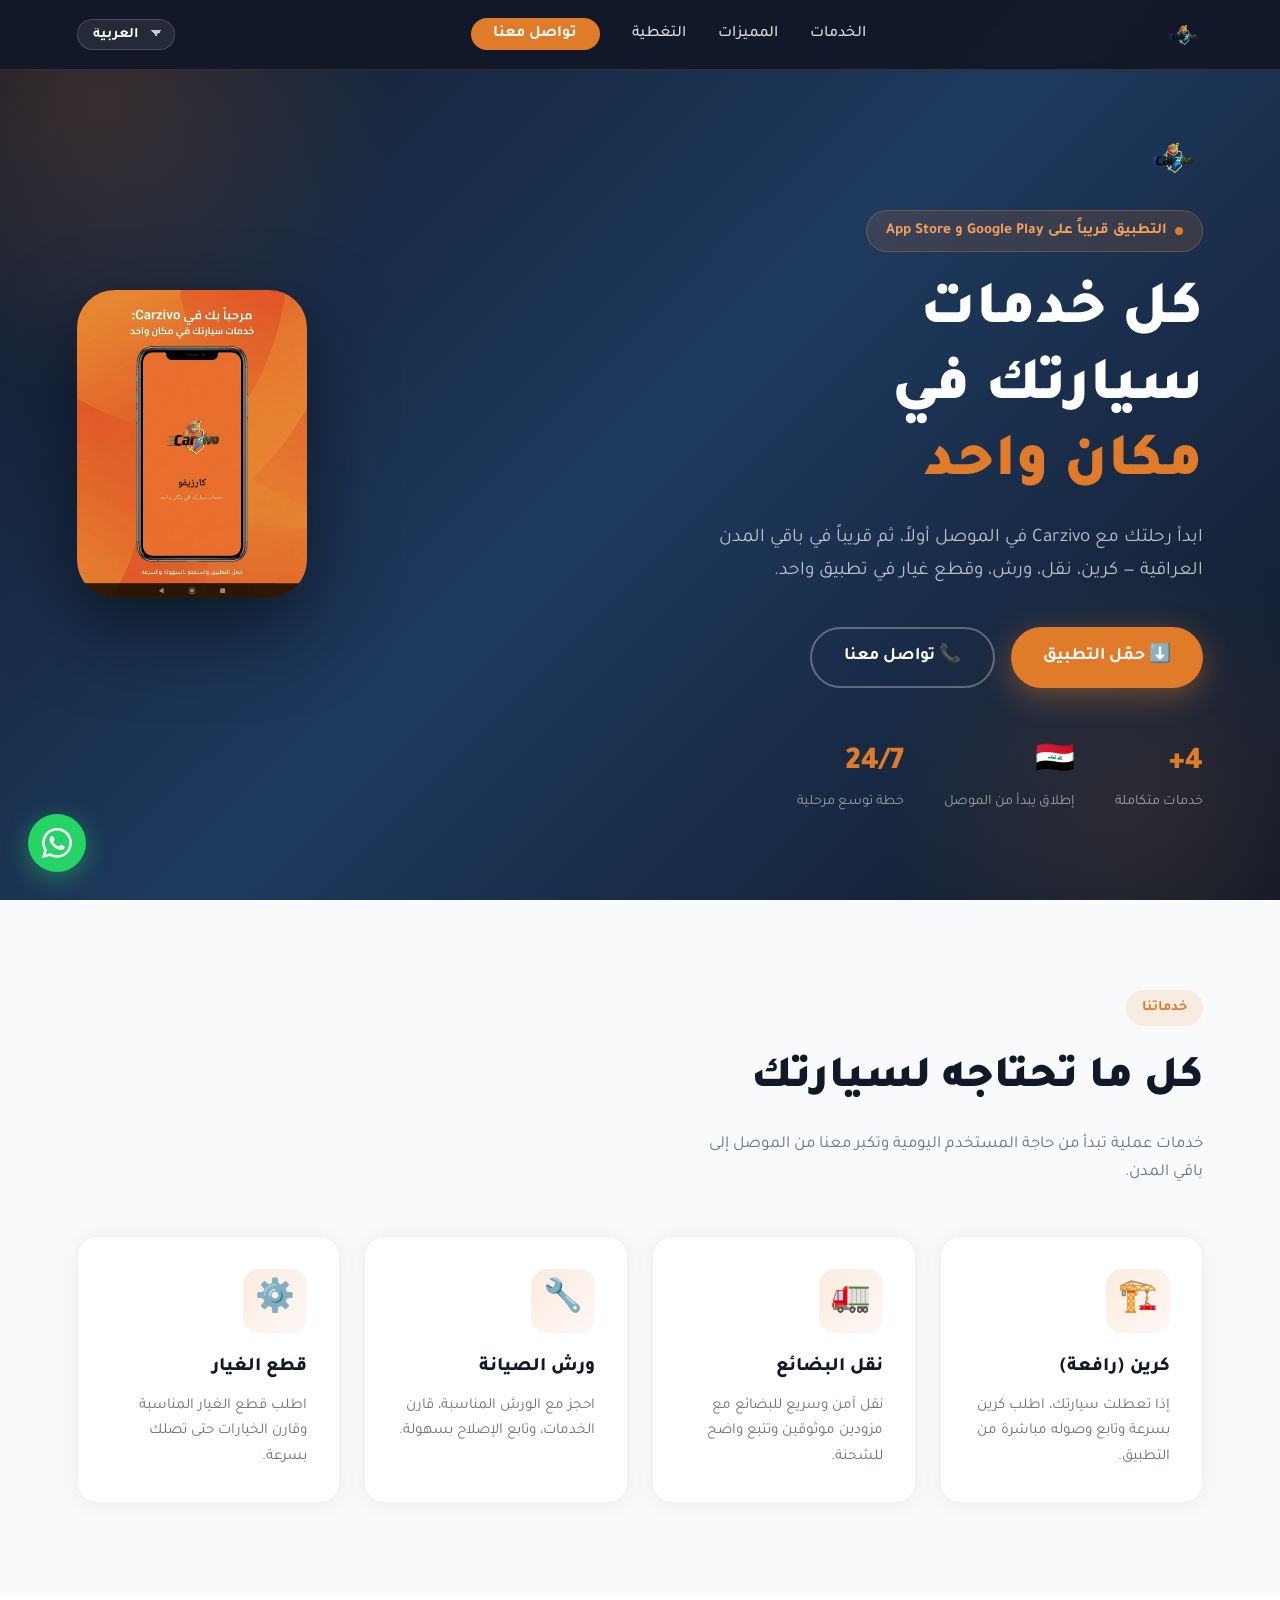
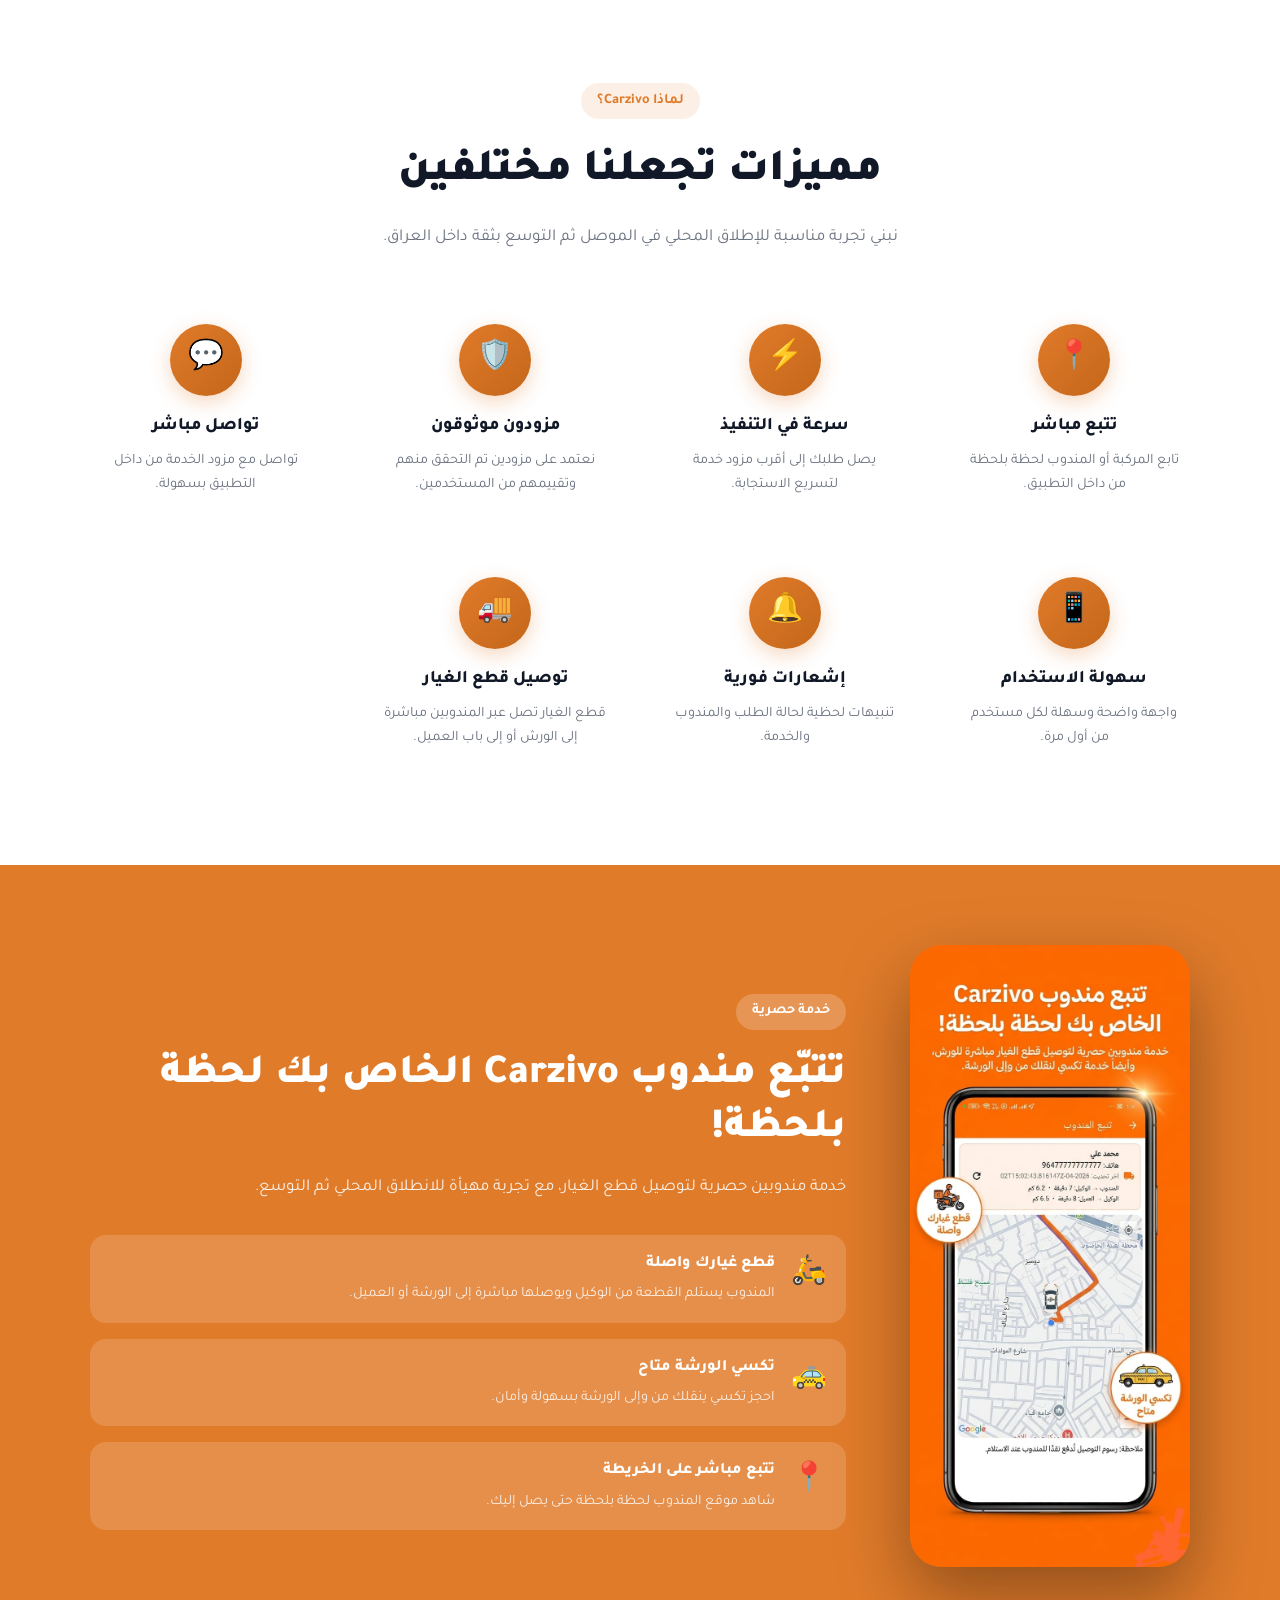
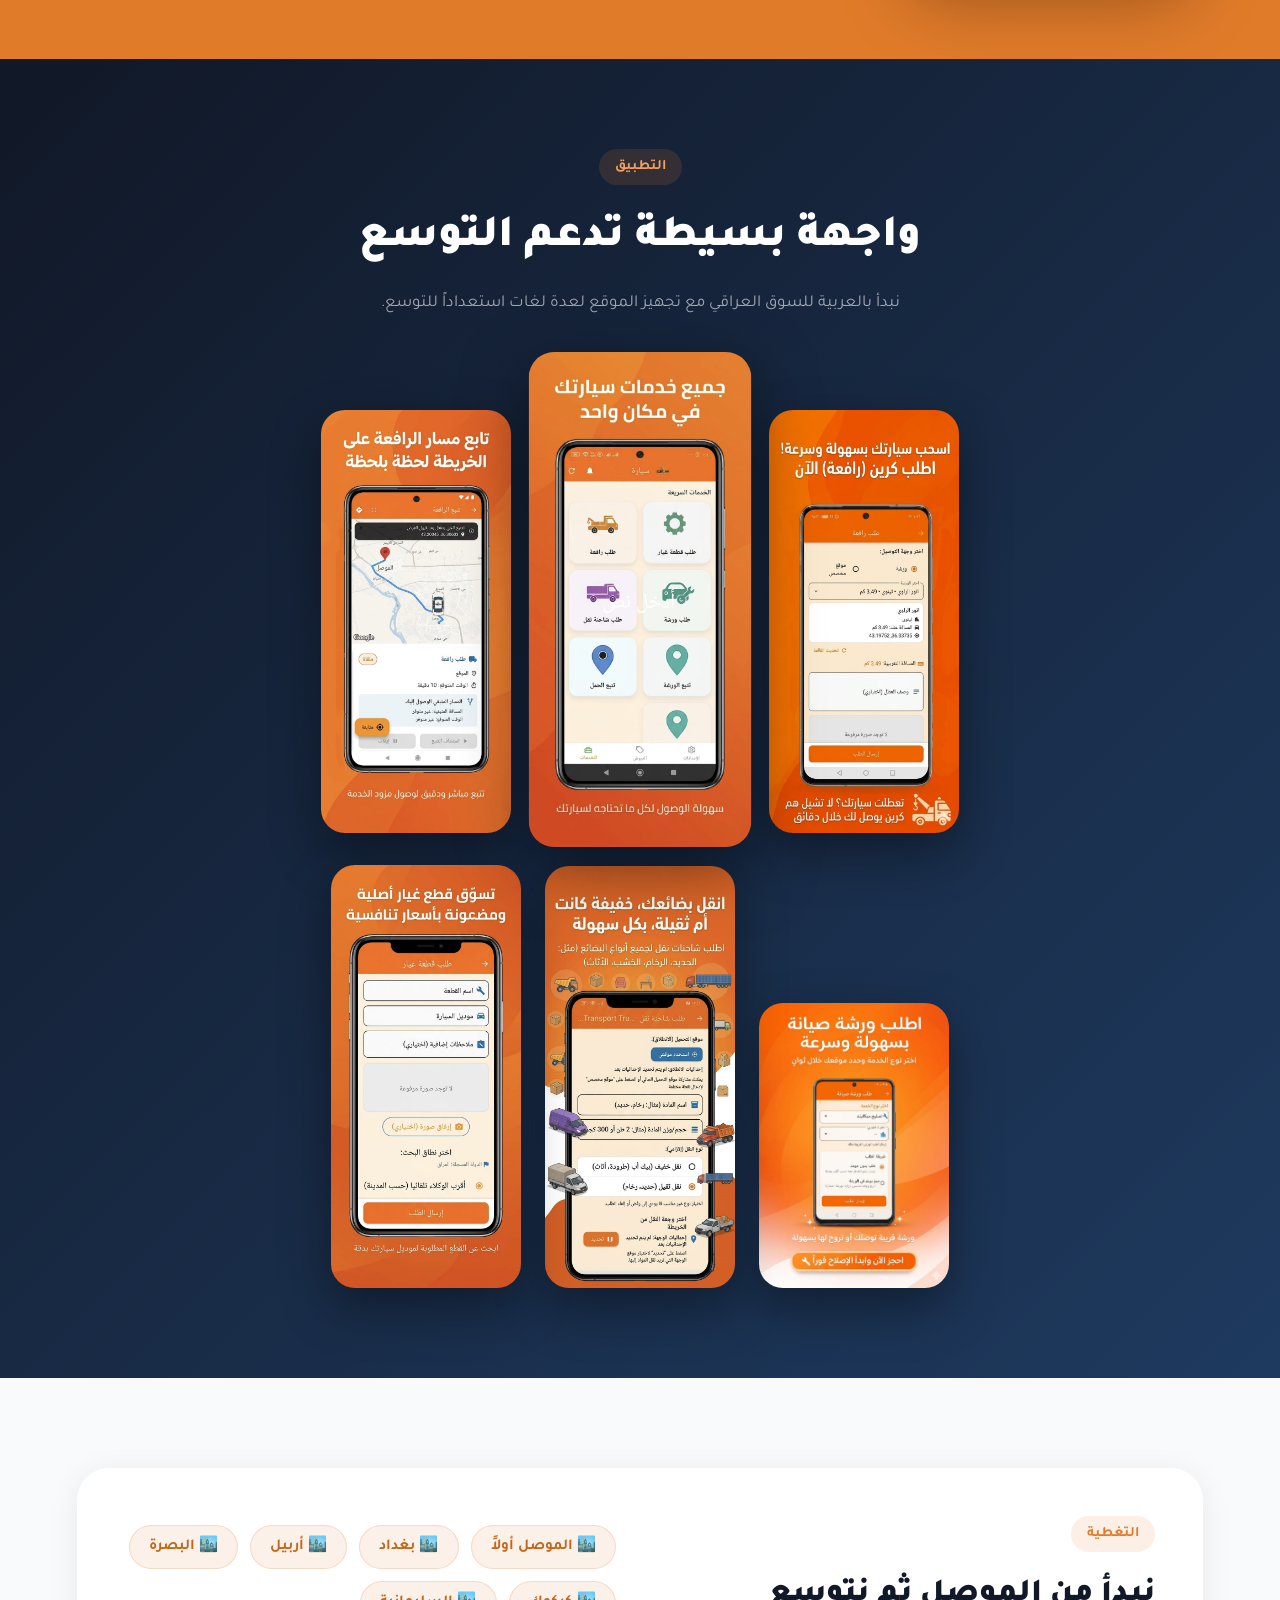
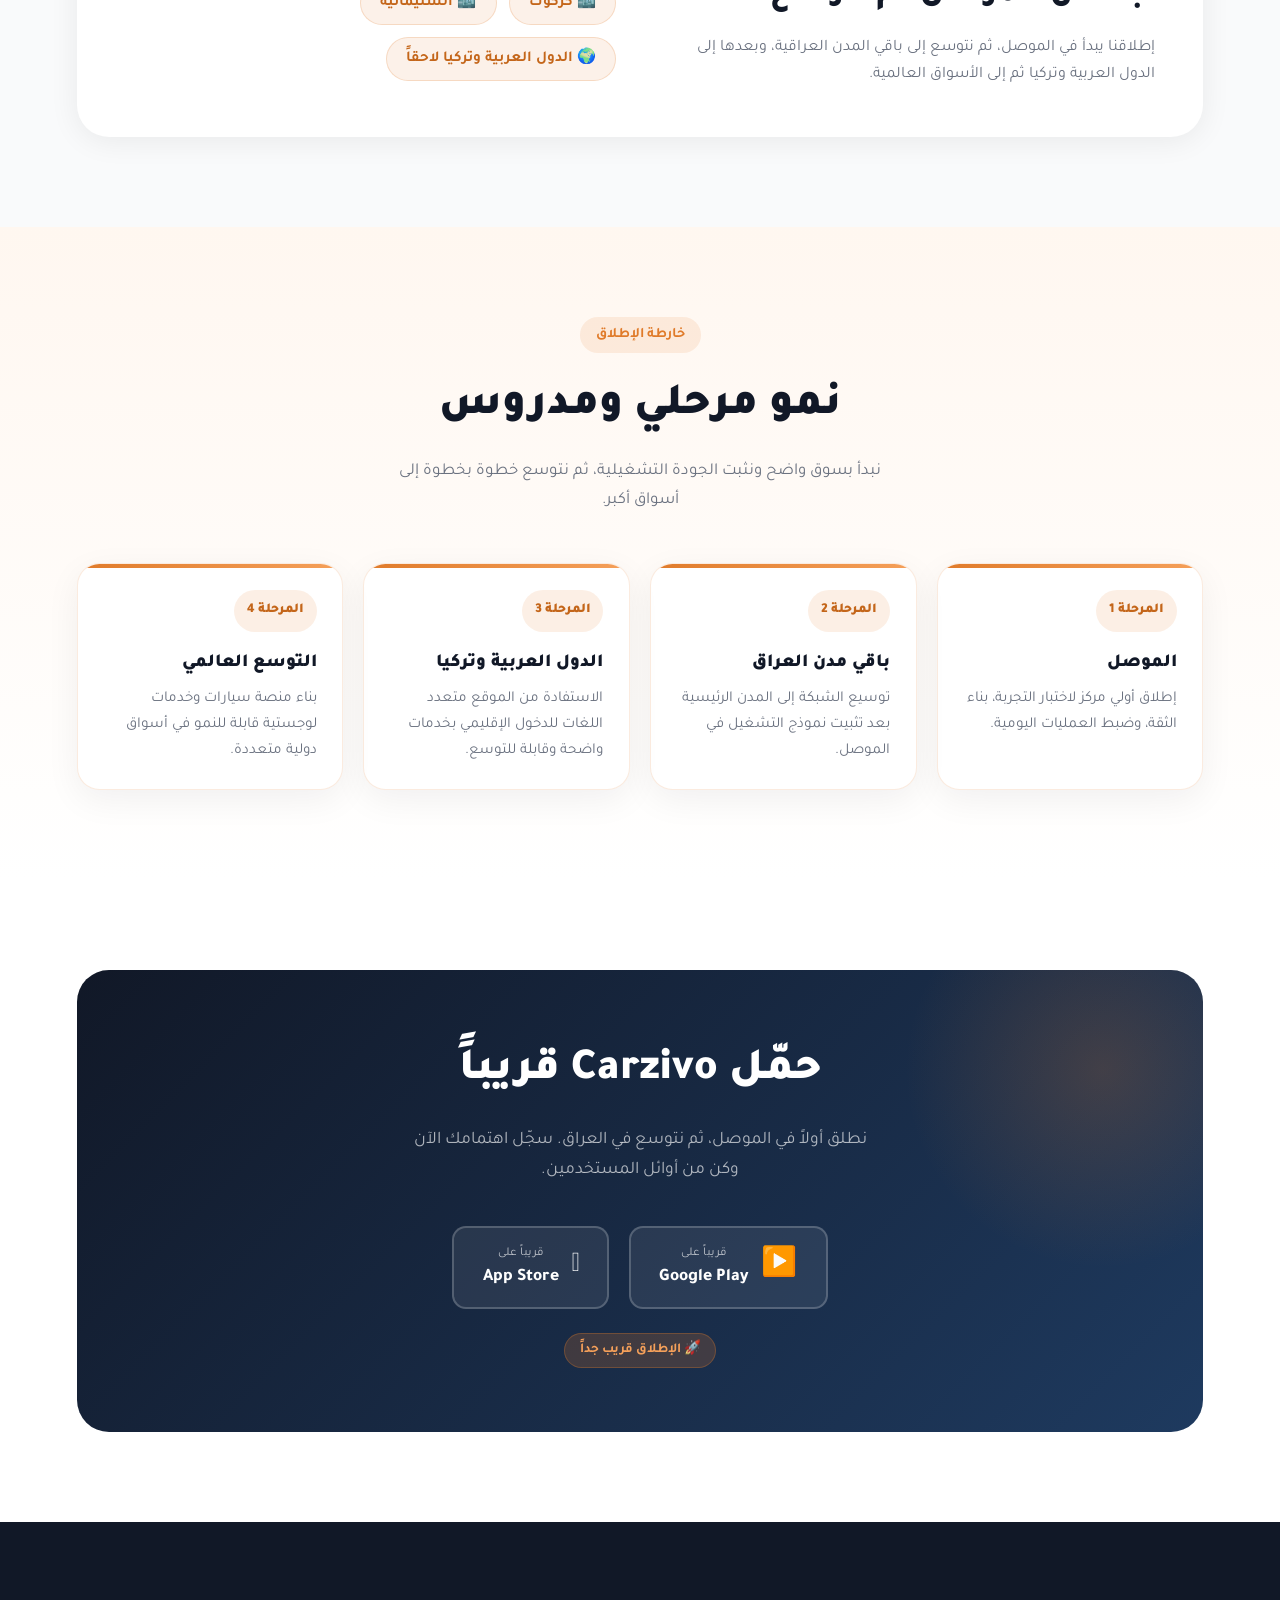
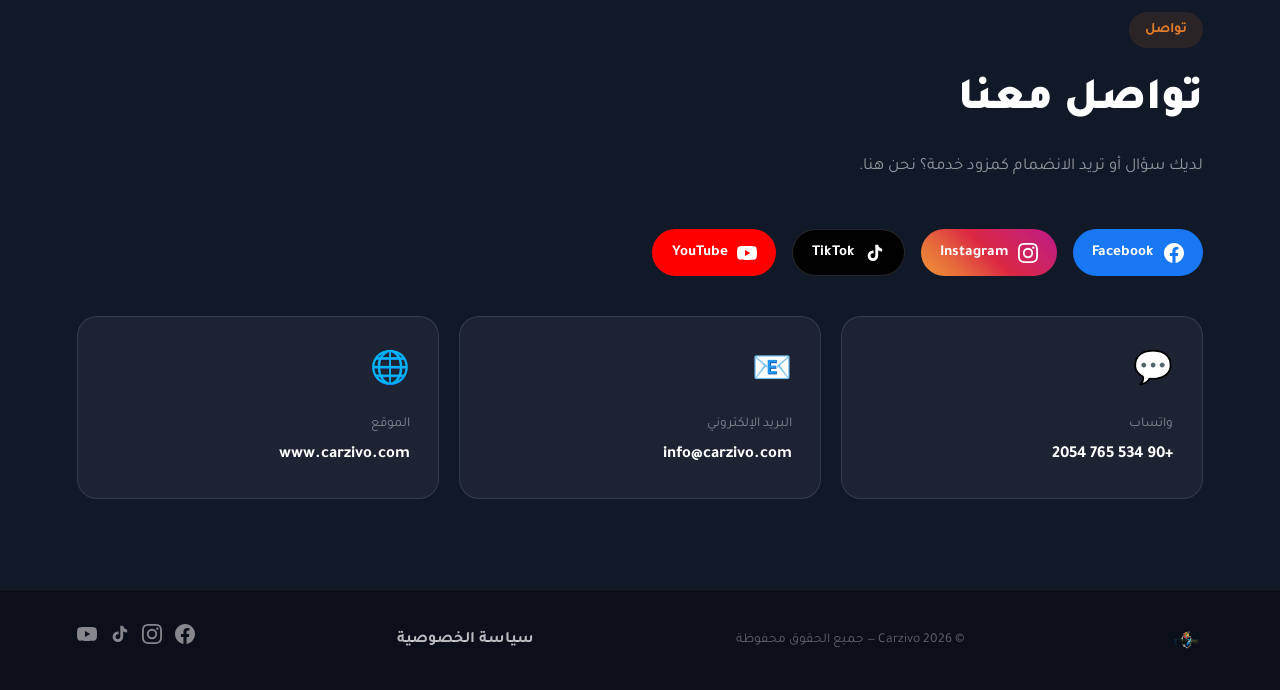
==== commit f64ce702: "Add website privacy policy page" ====
--- a/index.html
+++ b/index.html
@@ -1,18 +1,28 @@
 <!DOCTYPE html>
 <html lang="ar" dir="rtl">
+
 <head>
   <meta charset="UTF-8">
   <meta name="viewport" content="width=device-width, initial-scale=1.0">
-  <meta name="description" content="Carzivo – كل خدمات سيارتك في مكان واحد. كرين، نقل بضائع، ورش صيانة، قطع غيار في العراق.">
+  <meta name="description"
+    content="Carzivo – كل خدمات سيارتك في مكان واحد. كرين، نقل بضائع، ورش صيانة، قطع غيار في العراق.">
   <meta property="og:title" content="Carzivo – خدمات السيارات">
   <meta property="og:description" content="اطلب كرين، نقل بضائع، أو ورشة صيانة بسهولة وسرعة داخل العراق">
   <meta property="og:url" content="https://www.carzivo.com">
   <title>Carzivo – كل خدمات سيارتك في مكان واحد</title>
   <link rel="icon" type="image/png" href="images/logo.png">
   <link rel="preconnect" href="https://fonts.googleapis.com">
-  <link href="https://fonts.googleapis.com/css2?family=Tajawal:wght@400;500;700;800;900&display=swap" rel="stylesheet">
+  <link
+    href="https://fonts.googleapis.com/css2?family=Tajawal:wght@400;500;700;800;900&family=Noto+Sans+Arabic:wght@400;500;700;800;900&display=swap"
+    rel="stylesheet">
   <style>
-    *, *::before, *::after { box-sizing: border-box; margin: 0; padding: 0; }
+    *,
+    *::before,
+    *::after {
+      box-sizing: border-box;
+      margin: 0;
+      padding: 0;
+    }
 
     :root {
       --orange: #e07b2a;
@@ -26,7 +36,9 @@
       --radius: 1.25rem;
     }
 
-    html { scroll-behavior: smooth; }
+    html {
+      scroll-behavior: smooth;
+    }
 
     body {
       font-family: 'Tajawal', sans-serif;
@@ -35,13 +47,36 @@
       line-height: 1.7;
       overflow-x: hidden;
     }
-    body.ltr { direction: ltr; text-align: left; }
+
+    body.lang-ckb {
+      font-family: 'Noto Sans Arabic', 'Tajawal', sans-serif;
+      line-height: 1.9;
+    }
+
+    body.lang-ckb .hero-content {
+      max-width: 600px;
+    }
+
+    body.lang-ckb .nav-links a,
+    body.lang-ckb .nav-cta,
+    body.lang-ckb .lang-switcher {
+      font-weight: 700;
+    }
+
+    body.ltr {
+      direction: ltr;
+      text-align: left;
+    }
+
     body.ltr .hero-content,
     body.ltr .coverage-text,
     body.ltr #contact,
     body.ltr #services,
     body.ltr #features,
-    body.ltr #download { text-align: left; }
+    body.ltr #download {
+      text-align: left;
+    }
+
     body.ltr .contact-grid,
     body.ltr .store-btns,
     body.ltr .hero-btns,
@@ -52,8 +87,14 @@
     body.ltr .contact-card,
     body.ltr .feature-item,
     body.ltr .coverage-inner,
-    body.ltr .screens-row { direction: ltr; }
-    body.ltr .hero-content { max-width: 560px; }
+    body.ltr .screens-row {
+      direction: ltr;
+    }
+
+    body.ltr .hero-content {
+      max-width: 560px;
+    }
+
     body.ltr .hero-visual {
       left: auto;
       right: 6%;
@@ -62,7 +103,9 @@
     /* ──────────── NAV ──────────── */
     nav {
       position: fixed;
-      top: 0; left: 0; right: 0;
+      top: 0;
+      left: 0;
+      right: 0;
       z-index: 100;
       display: flex;
       align-items: center;
@@ -71,23 +114,34 @@
       height: 70px;
       background: rgba(17, 24, 39, 0.95);
       backdrop-filter: blur(10px);
-      border-bottom: 1px solid rgba(224,123,42,0.2);
-    }
+      border-bottom: 1px solid rgba(224, 123, 42, 0.2);
+    }
+
     .nav-logo img {
       height: 42px;
       width: auto;
       object-fit: contain;
       display: block;
     }
-    .nav-links { display: flex; gap: 2rem; list-style: none; }
+
+    .nav-links {
+      display: flex;
+      gap: 2rem;
+      list-style: none;
+    }
+
     .nav-links a {
-      color: rgba(255,255,255,0.85);
+      color: rgba(255, 255, 255, 0.85);
       text-decoration: none;
       font-size: 1rem;
       font-weight: 500;
       transition: color .2s;
     }
-    .nav-links a:hover { color: var(--orange); }
+
+    .nav-links a:hover {
+      color: var(--orange);
+    }
+
     .nav-cta {
       background: var(--orange);
       color: var(--white) !important;
@@ -95,17 +149,23 @@
       border-radius: 50px;
       font-weight: 700 !important;
     }
-    .nav-cta:hover { background: var(--orange-dark) !important; color: var(--white) !important; }
+
+    .nav-cta:hover {
+      background: var(--orange-dark) !important;
+      color: var(--white) !important;
+    }
+
     .nav-actions {
       display: flex;
       align-items: center;
       gap: .8rem;
     }
+
     .lang-switcher {
       appearance: none;
-      background: rgba(255,255,255,0.08);
+      background: rgba(255, 255, 255, 0.08);
       color: var(--white);
-      border: 1px solid rgba(255,255,255,0.16);
+      border: 1px solid rgba(255, 255, 255, 0.16);
       border-radius: 999px;
       padding: .45rem 2.2rem .45rem .95rem;
       font-family: inherit;
@@ -113,17 +173,31 @@
       font-weight: 700;
       cursor: pointer;
       outline: none;
-      background-image: linear-gradient(45deg, transparent 50%, rgba(255,255,255,0.75) 50%), linear-gradient(135deg, rgba(255,255,255,0.75) 50%, transparent 50%);
+      background-image: linear-gradient(45deg, transparent 50%, rgba(255, 255, 255, 0.75) 50%), linear-gradient(135deg, rgba(255, 255, 255, 0.75) 50%, transparent 50%);
       background-position: calc(100% - 18px) calc(50% - 2px), calc(100% - 12px) calc(50% - 2px);
       background-size: 6px 6px, 6px 6px;
       background-repeat: no-repeat;
     }
+
     .lang-switcher option {
       color: var(--dark);
       background: var(--white);
     }
-    .hamburger { display: none; flex-direction: column; gap: 5px; cursor: pointer; }
-    .hamburger span { display: block; width: 26px; height: 2px; background: var(--white); border-radius: 2px; }
+
+    .hamburger {
+      display: none;
+      flex-direction: column;
+      gap: 5px;
+      cursor: pointer;
+    }
+
+    .hamburger span {
+      display: block;
+      width: 26px;
+      height: 2px;
+      background: var(--white);
+      border-radius: 2px;
+    }
 
     /* ──────────── HERO ──────────── */
     #hero {
@@ -135,27 +209,35 @@
       position: relative;
       overflow: hidden;
     }
+
     #hero::before {
       content: '';
       position: absolute;
-      top: -200px; left: -200px;
-      width: 600px; height: 600px;
-      background: radial-gradient(circle, rgba(224,123,42,0.18) 0%, transparent 70%);
+      top: -200px;
+      left: -200px;
+      width: 600px;
+      height: 600px;
+      background: radial-gradient(circle, rgba(224, 123, 42, 0.18) 0%, transparent 70%);
       pointer-events: none;
     }
+
     #hero::after {
       content: '';
       position: absolute;
-      bottom: -150px; right: -100px;
-      width: 500px; height: 500px;
-      background: radial-gradient(circle, rgba(224,123,42,0.12) 0%, transparent 70%);
+      bottom: -150px;
+      right: -100px;
+      width: 500px;
+      height: 500px;
+      background: radial-gradient(circle, rgba(224, 123, 42, 0.12) 0%, transparent 70%);
       pointer-events: none;
     }
+
     .hero-content {
       max-width: 650px;
       position: relative;
       z-index: 2;
     }
+
     .hero-brand {
       height: 64px;
       width: auto;
@@ -163,12 +245,13 @@
       display: block;
       object-fit: contain;
     }
+
     .hero-badge {
       display: inline-flex;
       align-items: center;
       gap: .5rem;
-      background: rgba(224,123,42,0.15);
-      border: 1px solid rgba(224,123,42,0.35);
+      background: rgba(224, 123, 42, 0.15);
+      border: 1px solid rgba(224, 123, 42, 0.35);
       color: var(--orange-light);
       padding: .45rem 1.2rem;
       border-radius: 50px;
@@ -176,31 +259,81 @@
       font-weight: 600;
       margin-bottom: 1.5rem;
     }
+
     .hero-badge .dot {
-      width: 8px; height: 8px;
+      width: 8px;
+      height: 8px;
       background: var(--orange);
       border-radius: 50%;
       animation: pulse 1.5s infinite;
     }
+
     @keyframes pulse {
-      0%, 100% { opacity: 1; transform: scale(1); }
-      50% { opacity: .5; transform: scale(1.3); }
-    }
+
+      0%,
+      100% {
+        opacity: 1;
+        transform: scale(1);
+      }
+
+      50% {
+        opacity: .5;
+        transform: scale(1.3);
+      }
+    }
+
     .hero-title {
       font-size: clamp(2.4rem, 5vw, 3.8rem);
       font-weight: 900;
       color: var(--white);
       line-height: 1.25;
       margin-bottom: 1.2rem;
-    }
-    .hero-title .highlight { color: var(--orange); }
+      text-wrap: balance;
+    }
+
+    .hero-title .highlight {
+      color: var(--orange);
+    }
+
     .hero-subtitle {
       font-size: 1.2rem;
-      color: rgba(255,255,255,0.7);
+      color: rgba(255, 255, 255, 0.7);
       margin-bottom: 2.4rem;
       max-width: 520px;
-    }
-    .hero-btns { display: flex; gap: 1rem; flex-wrap: wrap; }
+      text-wrap: pretty;
+    }
+
+    body.lang-ckb .hero-title {
+      font-size: clamp(2.05rem, 4.1vw, 3.15rem);
+      line-height: 1.45;
+      max-width: 620px;
+      margin-bottom: 1rem;
+    }
+
+    body.lang-ckb .hero-subtitle {
+      font-size: 1.12rem;
+      max-width: 620px;
+      color: rgba(255, 255, 255, 0.78);
+      margin-bottom: 2rem;
+    }
+
+    body.lang-ckb .section-title {
+      line-height: 1.45;
+    }
+
+    body.lang-ckb .service-title,
+    body.lang-ckb .feature-title,
+    body.lang-ckb .roadmap-title,
+    body.lang-ckb .contact-value {
+      line-height: 1.5;
+    }
+
+    .hero-btns {
+      display: flex;
+      gap: 1rem;
+      flex-wrap: wrap;
+    }
+
     .btn-primary {
       display: inline-flex;
       align-items: center;
@@ -215,10 +348,15 @@
       border: none;
       cursor: pointer;
       text-decoration: none;
-      box-shadow: 0 8px 30px rgba(224,123,42,0.4);
+      box-shadow: 0 8px 30px rgba(224, 123, 42, 0.4);
       transition: transform .2s, background .2s;
     }
-    .btn-primary:hover { background: var(--orange-dark); transform: translateY(-2px); }
+
+    .btn-primary:hover {
+      background: var(--orange-dark);
+      transform: translateY(-2px);
+    }
+
     .btn-secondary {
       display: inline-flex;
       align-items: center;
@@ -230,27 +368,35 @@
       font-weight: 700;
       padding: .85rem 2rem;
       border-radius: 50px;
-      border: 2px solid rgba(255,255,255,0.3);
+      border: 2px solid rgba(255, 255, 255, 0.3);
       cursor: pointer;
       text-decoration: none;
       transition: border-color .2s, transform .2s;
     }
-    .btn-secondary:hover { border-color: var(--orange); transform: translateY(-2px); }
+
+    .btn-secondary:hover {
+      border-color: var(--orange);
+      transform: translateY(-2px);
+    }
+
     .hero-stats {
       display: flex;
       gap: 2.5rem;
       margin-top: 3rem;
       flex-wrap: wrap;
     }
+
     .hero-stat .num {
       font-size: 2rem;
       font-weight: 900;
       color: var(--orange);
     }
+
     .hero-stat .lbl {
       font-size: .9rem;
-      color: rgba(255,255,255,0.55);
-    }
+      color: rgba(255, 255, 255, 0.55);
+    }
+
     .hero-visual {
       position: absolute;
       left: 6%;
@@ -258,11 +404,12 @@
       transform: translateY(-50%);
       z-index: 1;
     }
+
     /* real-screenshot hero visual */
     .hero-visual img {
       width: 230px;
       border-radius: 38px;
-      box-shadow: 0 30px 80px rgba(0,0,0,0.5);
+      box-shadow: 0 30px 80px rgba(0, 0, 0, 0.5);
     }
 
     /* ──────────── SERVICES ──────────── */
@@ -270,9 +417,10 @@
       padding: 90px 6%;
       background: var(--light);
     }
+
     .section-label {
       display: inline-block;
-      background: rgba(224,123,42,0.12);
+      background: rgba(224, 123, 42, 0.12);
       color: var(--orange);
       font-size: .9rem;
       font-weight: 700;
@@ -280,75 +428,104 @@
       border-radius: 50px;
       margin-bottom: 1rem;
     }
+
     .section-title {
       font-size: clamp(1.8rem, 3.5vw, 2.8rem);
       font-weight: 900;
       color: var(--dark);
       margin-bottom: .8rem;
     }
+
     .section-sub {
       font-size: 1.05rem;
       color: var(--gray);
       max-width: 520px;
       margin-bottom: 3rem;
     }
+
     .services-grid {
       display: grid;
       grid-template-columns: repeat(auto-fit, minmax(240px, 1fr));
       gap: 1.5rem;
     }
+
     .service-card {
       background: var(--white);
       border-radius: var(--radius);
       padding: 2rem;
-      box-shadow: 0 2px 20px rgba(0,0,0,0.06);
-      border: 1px solid rgba(0,0,0,0.06);
+      box-shadow: 0 2px 20px rgba(0, 0, 0, 0.06);
+      border: 1px solid rgba(0, 0, 0, 0.06);
       transition: transform .25s, box-shadow .25s;
       position: relative;
       overflow: hidden;
     }
+
     .service-card::before {
       content: '';
       position: absolute;
-      top: 0; left: 0; right: 0;
+      top: 0;
+      left: 0;
+      right: 0;
       height: 4px;
       background: linear-gradient(90deg, var(--orange), var(--orange-light));
       transform: scaleX(0);
       transform-origin: left;
       transition: transform .3s;
     }
-    .service-card:hover { transform: translateY(-5px); box-shadow: 0 12px 40px rgba(0,0,0,0.12); }
-    .service-card:hover::before { transform: scaleX(1); }
+
+    .service-card:hover {
+      transform: translateY(-5px);
+      box-shadow: 0 12px 40px rgba(0, 0, 0, 0.12);
+    }
+
+    .service-card:hover::before {
+      transform: scaleX(1);
+    }
+
     .service-icon {
-      width: 64px; height: 64px;
+      width: 64px;
+      height: 64px;
       border-radius: 16px;
-      background: linear-gradient(135deg, rgba(224,123,42,0.15), rgba(224,123,42,0.05));
+      background: linear-gradient(135deg, rgba(224, 123, 42, 0.15), rgba(224, 123, 42, 0.05));
       display: flex;
       align-items: center;
       justify-content: center;
       font-size: 2rem;
       margin-bottom: 1.2rem;
     }
-    .service-title { font-size: 1.2rem; font-weight: 800; margin-bottom: .5rem; }
-    .service-desc { font-size: .95rem; color: var(--gray); }
+
+    .service-title {
+      font-size: 1.2rem;
+      font-weight: 800;
+      margin-bottom: .5rem;
+    }
+
+    .service-desc {
+      font-size: .95rem;
+      color: var(--gray);
+    }
 
     /* ──────────── FEATURES ──────────── */
     #features {
       padding: 90px 6%;
       background: var(--white);
     }
+
     .features-grid {
       display: grid;
       grid-template-columns: repeat(auto-fit, minmax(200px, 1fr));
       gap: 2rem;
       margin-top: 3rem;
     }
+
     .feature-item {
       text-align: center;
       padding: 1.5rem 1rem;
     }
+
     .feature-circle {
-      width: 72px; height: 72px;
+      width: 72px;
+      height: 72px;
       border-radius: 50%;
       background: linear-gradient(135deg, var(--orange), var(--orange-dark));
       display: flex;
@@ -356,10 +533,19 @@
       justify-content: center;
       font-size: 1.8rem;
       margin: 0 auto 1rem;
-      box-shadow: 0 6px 20px rgba(224,123,42,0.3);
-    }
-    .feature-title { font-size: 1.1rem; font-weight: 800; margin-bottom: .4rem; }
-    .feature-desc { font-size: .9rem; color: var(--gray); }
+      box-shadow: 0 6px 20px rgba(224, 123, 42, 0.3);
+    }
+
+    .feature-title {
+      font-size: 1.1rem;
+      font-weight: 800;
+      margin-bottom: .4rem;
+    }
+
+    .feature-desc {
+      font-size: .9rem;
+      color: var(--gray);
+    }
 
     /* ──────────── APP PREVIEW ──────────── */
     #app-preview {
@@ -367,8 +553,16 @@
       background: linear-gradient(135deg, #111827 0%, #1e3a5f 100%);
       text-align: center;
     }
-    #app-preview .section-title { color: var(--white); }
-    #app-preview .section-sub { color: rgba(255,255,255,0.6); margin: 0 auto 3rem; }
+
+    #app-preview .section-title {
+      color: var(--white);
+    }
+
+    #app-preview .section-sub {
+      color: rgba(255, 255, 255, 0.6);
+      margin: 0 auto 3rem;
+    }
+
     .screens-row {
       display: flex;
       justify-content: center;
@@ -376,14 +570,19 @@
       gap: 1.5rem;
       flex-wrap: wrap;
     }
+
     .screen-mock {
       background: #1f2937;
-      border: 2px solid rgba(224,123,42,0.3);
+      border: 2px solid rgba(224, 123, 42, 0.3);
       border-radius: 28px;
       overflow: hidden;
-      box-shadow: 0 20px 50px rgba(0,0,0,0.4);
-    }
-    .screen-mock.center { transform: scale(1.08); }
+      box-shadow: 0 20px 50px rgba(0, 0, 0, 0.4);
+    }
+
+    .screen-mock.center {
+      transform: scale(1.08);
+    }
+
     .screen-top {
       background: var(--orange);
       padding: 10px 14px;
@@ -392,50 +591,86 @@
       color: var(--white);
       text-align: center;
     }
-    .screen-body { padding: 12px; display: flex; flex-direction: column; gap: 8px; }
+
+    .screen-body {
+      padding: 12px;
+      display: flex;
+      flex-direction: column;
+      gap: 8px;
+    }
+
     .screen-row {
       display: flex;
       gap: 8px;
     }
+
     .screen-btn {
       flex: 1;
       height: 38px;
       border-radius: 10px;
-      background: rgba(224,123,42,0.15);
-      border: 1px solid rgba(224,123,42,0.2);
-    }
-    .screen-btn.active { background: var(--orange); }
+      background: rgba(224, 123, 42, 0.15);
+      border: 1px solid rgba(224, 123, 42, 0.2);
+    }
+
+    .screen-btn.active {
+      background: var(--orange);
+    }
+
     .screen-line {
       height: 12px;
       border-radius: 6px;
-      background: rgba(255,255,255,0.08);
-    }
-    .screen-line.w70 { width: 70%; }
-    .screen-line.w50 { width: 50%; }
+      background: rgba(255, 255, 255, 0.08);
+    }
+
+    .screen-line.w70 {
+      width: 70%;
+    }
+
+    .screen-line.w50 {
+      width: 50%;
+    }
+
     .screen-list-item {
       display: flex;
       align-items: center;
       gap: 8px;
       padding: 8px;
-      background: rgba(255,255,255,0.04);
+      background: rgba(255, 255, 255, 0.04);
       border-radius: 10px;
-      border: 1px solid rgba(255,255,255,0.06);
-    }
+      border: 1px solid rgba(255, 255, 255, 0.06);
+    }
+
     .sli-icon {
-      width: 30px; height: 30px;
+      width: 30px;
+      height: 30px;
       border-radius: 8px;
       background: var(--orange);
       flex-shrink: 0;
     }
-    .sli-lines { flex: 1; display: flex; flex-direction: column; gap: 4px; }
-    .sli-line { height: 8px; border-radius: 4px; background: rgba(255,255,255,0.12); }
-    .sli-line.short { width: 60%; }
+
+    .sli-lines {
+      flex: 1;
+      display: flex;
+      flex-direction: column;
+      gap: 4px;
+    }
+
+    .sli-line {
+      height: 8px;
+      border-radius: 4px;
+      background: rgba(255, 255, 255, 0.12);
+    }
+
+    .sli-line.short {
+      width: 60%;
+    }
 
     /* ──────────── COVERAGE ──────────── */
     #coverage {
       padding: 90px 6%;
       background: var(--light);
     }
+
     .coverage-inner {
       background: var(--white);
       border-radius: 2rem;
@@ -443,19 +678,31 @@
       display: flex;
       align-items: center;
       gap: 3rem;
-      box-shadow: 0 4px 30px rgba(0,0,0,0.07);
+      box-shadow: 0 4px 30px rgba(0, 0, 0, 0.07);
       flex-wrap: wrap;
     }
-    .coverage-text { flex: 1; min-width: 260px; }
-    .cities-wrap { flex: 1; min-width: 260px; display: flex; flex-wrap: wrap; gap: .75rem; }
+
+    .coverage-text {
+      flex: 1;
+      min-width: 260px;
+    }
+
+    .cities-wrap {
+      flex: 1;
+      min-width: 260px;
+      display: flex;
+      flex-wrap: wrap;
+      gap: .75rem;
+    }
+
     .city-tag {
-      background: rgba(224,123,42,0.1);
+      background: rgba(224, 123, 42, 0.1);
       color: var(--orange-dark);
       padding: .5rem 1.2rem;
       border-radius: 50px;
       font-size: .95rem;
       font-weight: 700;
-      border: 1px solid rgba(224,123,42,0.2);
+      border: 1px solid rgba(224, 123, 42, 0.2);
     }
 
     /* ──────────── ROADMAP ──────────── */
@@ -463,28 +710,33 @@
       padding: 90px 6%;
       background: linear-gradient(180deg, #fff7f0 0%, #ffffff 100%);
     }
+
     .roadmap-head {
       text-align: center;
       max-width: 760px;
       margin: 0 auto 3rem;
     }
+
     .roadmap-head .section-sub {
       margin: 0 auto;
     }
+
     .roadmap-grid {
       display: grid;
       grid-template-columns: repeat(auto-fit, minmax(220px, 1fr));
       gap: 1.25rem;
     }
+
     .roadmap-card {
       background: var(--white);
-      border: 1px solid rgba(224,123,42,0.15);
+      border: 1px solid rgba(224, 123, 42, 0.15);
       border-radius: 1.4rem;
       padding: 1.6rem;
-      box-shadow: 0 10px 35px rgba(17,24,39,0.06);
+      box-shadow: 0 10px 35px rgba(17, 24, 39, 0.06);
       position: relative;
       overflow: hidden;
     }
+
     .roadmap-card::before {
       content: '';
       position: absolute;
@@ -494,6 +746,7 @@
       height: 4px;
       background: linear-gradient(90deg, var(--orange), var(--orange-light));
     }
+
     .roadmap-step {
       display: inline-flex;
       align-items: center;
@@ -502,18 +755,20 @@
       height: 42px;
       padding: 0 .8rem;
       border-radius: 999px;
-      background: rgba(224,123,42,0.12);
+      background: rgba(224, 123, 42, 0.12);
       color: var(--orange-dark);
       font-size: .85rem;
       font-weight: 900;
       margin-bottom: 1rem;
     }
+
     .roadmap-title {
       font-size: 1.15rem;
       font-weight: 900;
       margin-bottom: .45rem;
       color: var(--dark);
     }
+
     .roadmap-desc {
       font-size: .95rem;
       color: var(--gray);
@@ -524,6 +779,7 @@
       padding: 90px 6%;
       background: var(--white);
     }
+
     .download-box {
       background: linear-gradient(135deg, #111827, #1e3a5f);
       border-radius: 2rem;
@@ -532,33 +788,45 @@
       position: relative;
       overflow: hidden;
     }
+
     .download-box::before {
       content: '';
       position: absolute;
-      top: -100px; right: -100px;
-      width: 400px; height: 400px;
-      background: radial-gradient(circle, rgba(224,123,42,0.2) 0%, transparent 70%);
+      top: -100px;
+      right: -100px;
+      width: 400px;
+      height: 400px;
+      background: radial-gradient(circle, rgba(224, 123, 42, 0.2) 0%, transparent 70%);
       pointer-events: none;
     }
+
     .download-box h2 {
       font-size: clamp(1.8rem, 3.5vw, 2.8rem);
       font-weight: 900;
       color: var(--white);
       margin-bottom: 1rem;
     }
+
     .download-box p {
-      color: rgba(255,255,255,0.65);
+      color: rgba(255, 255, 255, 0.65);
       font-size: 1.1rem;
       max-width: 480px;
       margin: 0 auto 2.5rem;
     }
-    .store-btns { display: flex; justify-content: center; gap: 1.2rem; flex-wrap: wrap; }
+
+    .store-btns {
+      display: flex;
+      justify-content: center;
+      gap: 1.2rem;
+      flex-wrap: wrap;
+    }
+
     .store-btn {
       display: flex;
       align-items: center;
       gap: .8rem;
-      background: rgba(255,255,255,0.08);
-      border: 2px solid rgba(255,255,255,0.2);
+      background: rgba(255, 255, 255, 0.08);
+      border: 2px solid rgba(255, 255, 255, 0.2);
       color: var(--white);
       text-decoration: none;
       padding: .9rem 1.8rem;
@@ -566,20 +834,36 @@
       font-family: 'Tajawal', sans-serif;
       transition: background .2s, border-color .2s;
     }
-    .store-btn:hover { background: var(--orange); border-color: var(--orange); }
-    .store-btn .store-icon { font-size: 1.8rem; }
-    .store-text .store-sub { font-size: .75rem; opacity: .7; }
-    .store-text .store-name { font-size: 1.1rem; font-weight: 800; }
+
+    .store-btn:hover {
+      background: var(--orange);
+      border-color: var(--orange);
+    }
+
+    .store-btn .store-icon {
+      font-size: 1.8rem;
+    }
+
+    .store-text .store-sub {
+      font-size: .75rem;
+      opacity: .7;
+    }
+
+    .store-text .store-name {
+      font-size: 1.1rem;
+      font-weight: 800;
+    }
+
     .coming-badge {
       display: inline-block;
-      background: rgba(224,123,42,0.2);
+      background: rgba(224, 123, 42, 0.2);
       color: var(--orange-light);
       font-size: .85rem;
       font-weight: 700;
       padding: .3rem .9rem;
       border-radius: 50px;
       margin-top: 1.5rem;
-      border: 1px solid rgba(224,123,42,0.3);
+      border: 1px solid rgba(224, 123, 42, 0.3);
     }
 
     /* ──────────── CONTACT ──────────── */
@@ -587,27 +871,53 @@
       padding: 90px 6%;
       background: var(--dark);
     }
-    #contact .section-title { color: var(--white); }
-    #contact .section-sub { color: rgba(255,255,255,0.55); }
+
+    #contact .section-title {
+      color: var(--white);
+    }
+
+    #contact .section-sub {
+      color: rgba(255, 255, 255, 0.55);
+    }
+
     .contact-grid {
       display: grid;
       grid-template-columns: repeat(auto-fit, minmax(220px, 1fr));
       gap: 1.2rem;
       margin-top: 2.5rem;
     }
+
     .contact-card {
-      background: rgba(255,255,255,0.05);
-      border: 1px solid rgba(255,255,255,0.1);
+      background: rgba(255, 255, 255, 0.05);
+      border: 1px solid rgba(255, 255, 255, 0.1);
       border-radius: var(--radius);
       padding: 1.8rem;
       transition: background .2s, border-color .2s;
       text-decoration: none;
       display: block;
     }
-    .contact-card:hover { background: rgba(224,123,42,0.12); border-color: rgba(224,123,42,0.4); }
-    .contact-icon { font-size: 2rem; margin-bottom: .8rem; }
-    .contact-label { font-size: .85rem; color: rgba(255,255,255,0.45); margin-bottom: .3rem; }
-    .contact-value { font-size: 1.05rem; font-weight: 700; color: var(--white); }
+
+    .contact-card:hover {
+      background: rgba(224, 123, 42, 0.12);
+      border-color: rgba(224, 123, 42, 0.4);
+    }
+
+    .contact-icon {
+      font-size: 2rem;
+      margin-bottom: .8rem;
+    }
+
+    .contact-label {
+      font-size: .85rem;
+      color: rgba(255, 255, 255, 0.45);
+      margin-bottom: .3rem;
+    }
+
+    .contact-value {
+      font-size: 1.05rem;
+      font-weight: 700;
+      color: var(--white);
+    }
 
     /* ──────────── FOOTER ──────────── */
     footer {
@@ -618,9 +928,13 @@
       justify-content: space-between;
       flex-wrap: wrap;
       gap: 1rem;
-      border-top: 1px solid rgba(255,255,255,0.06);
-    }
-    .footer-copy { font-size: .85rem; color: rgba(255,255,255,0.35); }
+      border-top: 1px solid rgba(255, 255, 255, 0.06);
+    }
+
+    .footer-copy {
+      font-size: .85rem;
+      color: rgba(255, 255, 255, 0.35);
+    }
 
     /* ──────────── WHATSAPP FLOAT ──────────── */
     .wa-float {
@@ -628,868 +942,985 @@
       bottom: 28px;
       left: 28px;
       z-index: 999;
-      width: 58px; height: 58px;
+      width: 58px;
+      height: 58px;
       background: #25d366;
       border-radius: 50%;
       display: flex;
       align-items: center;
       justify-content: center;
-      box-shadow: 0 6px 24px rgba(37,211,102,0.45);
+      box-shadow: 0 6px 24px rgba(37, 211, 102, 0.45);
       text-decoration: none;
       transition: transform .2s;
     }
-    .wa-float:hover { transform: scale(1.1); }
-    .wa-float svg { width: 30px; height: 30px; fill: white; }
+
+    .wa-float:hover {
+      transform: scale(1.1);
+    }
+
+    .wa-float svg {
+      width: 30px;
+      height: 30px;
+      fill: white;
+    }
 
     /* ──────────── RESPONSIVE ──────────── */
     @media (max-width: 768px) {
-      nav { padding: 0 5%; }
-      .nav-links { display: none; }
+      nav {
+        padding: 0 5%;
+      }
+
+      .nav-links {
+        display: none;
+      }
+
       .nav-links.open {
         display: flex;
         flex-direction: column;
         position: fixed;
-        top: 70px; left: 0; right: 0;
-        background: rgba(17,24,39,0.98);
+        top: 70px;
+        left: 0;
+        right: 0;
+        background: rgba(17, 24, 39, 0.98);
         padding: 1.5rem 5%;
         gap: 1.2rem;
-        border-bottom: 1px solid rgba(224,123,42,0.2);
+        border-bottom: 1px solid rgba(224, 123, 42, 0.2);
       }
-      .nav-actions { gap: .55rem; }
+
+      .nav-actions {
+        gap: .55rem;
+      }
+
       .lang-switcher {
         max-width: 110px;
         padding-inline: .8rem 1.9rem;
         font-size: .84rem;
       }
-      .hamburger { display: flex; }
-      #hero { padding: 110px 5% 70px; text-align: center; }
-      .hero-btns { justify-content: center; }
-      .hero-stats { justify-content: center; }
-      .hero-visual { display: none; }
-      .hero-brand { margin-inline: auto; }
-      .coverage-inner { flex-direction: column; }
-      .download-box { padding: 2.5rem 1.5rem; }
-      footer { flex-direction: column; text-align: center; }
+
+      .hamburger {
+        display: flex;
+      }
+
+      #hero {
+        padding: 110px 5% 70px;
+        text-align: center;
+      }
+
+      .hero-btns {
+        justify-content: center;
+      }
+
+      .hero-stats {
+        justify-content: center;
+      }
+
+      .hero-visual {
+        display: none;
+      }
+
+      .hero-brand {
+        margin-inline: auto;
+      }
+
+      .coverage-inner {
+        flex-direction: column;
+      }
+
+      .download-box {
+        padding: 2.5rem 1.5rem;
+      }
+
+      footer {
+        flex-direction: column;
+        text-align: center;
+      }
     }
   </style>
 </head>
+
 <body>
 
-<!-- ════════════ NAV ════════════ -->
-<nav>
-  <div class="nav-logo"><img src="images/logo.png" alt="Carzivo"></div>
-  <ul class="nav-links" id="navLinks">
-    <li><a href="#services" id="navServices">الخدمات</a></li>
-    <li><a href="#features" id="navFeatures">المميزات</a></li>
-    <li><a href="#coverage" id="navCoverage">التغطية</a></li>
-    <li><a href="#contact" class="nav-cta" id="navContact">تواصل معنا</a></li>
-  </ul>
-  <div class="nav-actions">
-    <select class="lang-switcher" id="languageSwitcher" aria-label="Select language">
-      <option value="ar">العربية</option>
-      <option value="en">English</option>
-      <option value="tr">Türkçe</option>
-      <option value="ckb">کوردی</option>
-    </select>
-    <div class="hamburger" id="hamburger" onclick="toggleNav()">
-      <span></span><span></span><span></span>
+  <!-- ════════════ NAV ════════════ -->
+  <nav>
+    <div class="nav-logo"><img src="images/logo.png" alt="Carzivo"></div>
+    <ul class="nav-links" id="navLinks">
+      <li><a href="#services" id="navServices">الخدمات</a></li>
+      <li><a href="#features" id="navFeatures">المميزات</a></li>
+      <li><a href="#coverage" id="navCoverage">التغطية</a></li>
+      <li><a href="#contact" class="nav-cta" id="navContact">تواصل معنا</a></li>
+    </ul>
+    <div class="nav-actions">
+      <select class="lang-switcher" id="languageSwitcher" aria-label="Select language">
+        <option value="ar">العربية</option>
+        <option value="en">English</option>
+        <option value="tr">Türkçe</option>
+        <option value="ckb">کوردی</option>
+      </select>
+      <div class="hamburger" id="hamburger" onclick="toggleNav()">
+        <span></span><span></span><span></span>
+      </div>
     </div>
-  </div>
-</nav>
-
-<!-- ════════════ HERO ════════════ -->
-<section id="hero">
-  <div class="hero-content">
-    <img src="images/logo.png" alt="Carzivo" class="hero-brand">
-    <div class="hero-badge">
-      <span class="dot"></span>
-      <span id="heroBadge">التطبيق قريباً على Google Play</span>
+  </nav>
+
+  <!-- ════════════ HERO ════════════ -->
+  <section id="hero">
+    <div class="hero-content">
+      <img src="images/logo.png" alt="Carzivo" class="hero-brand">
+      <div class="hero-badge">
+        <span class="dot"></span>
+        <span id="heroBadge">التطبيق قريباً على Google Play</span>
+      </div>
+      <h1 class="hero-title" id="heroTitle">
+        كل خدمات<br>
+        سيارتك في<br>
+        <span class="highlight">مكان واحد</span>
+      </h1>
+      <p class="hero-subtitle" id="heroSubtitle">
+        اطلب كرين، نقل بضائع، ورشة صيانة، أو قطع غيار بسهولة وسرعة داخل العراق — كل شيء بضغطة واحدة
+      </p>
+      <div class="hero-btns">
+        <a href="#download" class="btn-primary" id="heroDownloadBtn">
+          ⬇️ حمّل التطبيق
+        </a>
+        <a href="#contact" class="btn-secondary" id="heroContactBtn">
+          📞 تواصل معنا
+        </a>
+      </div>
+      <div class="hero-stats">
+        <div class="hero-stat">
+          <div class="num">4+</div>
+          <div class="lbl" id="heroStat1">خدمات متكاملة</div>
+        </div>
+        <div class="hero-stat">
+          <div class="num">🇮🇶</div>
+          <div class="lbl" id="heroStat2">داخل العراق</div>
+        </div>
+        <div class="hero-stat">
+          <div class="num">24/7</div>
+          <div class="lbl" id="heroStat3">متاح دائماً</div>
+        </div>
+      </div>
     </div>
-    <h1 class="hero-title" id="heroTitle">
-      كل خدمات<br>
-      سيارتك في<br>
-      <span class="highlight">مكان واحد</span>
-    </h1>
-    <p class="hero-subtitle" id="heroSubtitle">
-      اطلب كرين، نقل بضائع، ورشة صيانة، أو قطع غيار بسهولة وسرعة داخل العراق — كل شيء بضغطة واحدة
-    </p>
-    <div class="hero-btns">
-      <a href="#download" class="btn-primary" id="heroDownloadBtn">
-        ⬇️ حمّل التطبيق
+
+    <!-- App splash image -->
+    <div class="hero-visual">
+      <img src="images/screen-splash.jpg" alt="Carzivo App"
+        style="width:230px;border-radius:38px;box-shadow:0 30px 80px rgba(0,0,0,0.5);">
+    </div>
+  </section>
+
+  <!-- ════════════ SERVICES ════════════ -->
+  <section id="services">
+    <span class="section-label" id="servicesLabel">خدماتنا</span>
+    <h2 class="section-title" id="servicesTitle">كل ما تحتاجه لسيارتك</h2>
+    <p class="section-sub" id="servicesSubtitle">أربع خدمات متكاملة في تطبيق واحد — بسرعة، وأمان، وبأسعار مناسبة</p>
+
+    <div class="services-grid">
+      <div class="service-card">
+        <div class="service-icon">🏗️</div>
+        <div class="service-title" id="service1Title">كرين (رافعة)</div>
+        <div class="service-desc" id="service1Desc">سيارتك عطلت؟ اطلب كرين في دقائق ويصلك أينما كنت داخل العراق. تتبع
+          مباشر حتى الوصول.</div>
+      </div>
+      <div class="service-card">
+        <div class="service-icon">🚛</div>
+        <div class="service-title" id="service2Title">نقل البضائع</div>
+        <div class="service-desc" id="service2Desc">نقل آمن وسريع للبضائع بمختلف أحجام السيارات. سائقون موثوقون وتتبع
+          لحظي للشحنة.</div>
+      </div>
+      <div class="service-card">
+        <div class="service-icon">🔧</div>
+        <div class="service-title" id="service3Title">ورش الصيانة</div>
+        <div class="service-desc" id="service3Desc">احجز موعدك مع أقرب ورشة صيانة معتمدة. تقييمات حقيقية وأسعار واضحة.
+        </div>
+      </div>
+      <div class="service-card">
+        <div class="service-icon">⚙️</div>
+        <div class="service-title" id="service4Title">قطع الغيار</div>
+        <div class="service-desc" id="service4Desc">اطلب قطع غيار أصلية وتصلك للمنزل. قارن الأسعار واختر الأنسب لسيارتك.
+        </div>
+      </div>
+    </div>
+  </section>
+
+  <!-- ════════════ FEATURES ════════════ -->
+  <section id="features">
+    <div style="text-align:center">
+      <span class="section-label" id="featuresLabel">لماذا Carzivo؟</span>
+      <h2 class="section-title" id="featuresTitle">مميزات تجعلنا مختلفين</h2>
+      <p class="section-sub" style="margin:0 auto 0" id="featuresSubtitle">نبني تجربة سهلة وموثوقة للمستخدم العراقي</p>
+    </div>
+    <div class="features-grid">
+      <div class="feature-item">
+        <div class="feature-circle">📍</div>
+        <div class="feature-title" id="feature1Title">تتبع مباشر</div>
+        <div class="feature-desc" id="feature1Desc">تابع موقع السيارة أو السائق لحظةً بلحظة من داخل التطبيق</div>
+      </div>
+      <div class="feature-item">
+        <div class="feature-circle">⚡</div>
+        <div class="feature-title" id="feature2Title">سرعة في التنفيذ</div>
+        <div class="feature-desc" id="feature2Desc">طلبك يصل لأقرب مزود خدمة فوراً لتنفيذ أسرع</div>
+      </div>
+      <div class="feature-item">
+        <div class="feature-circle">🛡️</div>
+        <div class="feature-title" id="feature3Title">مزودون موثوقون</div>
+        <div class="feature-desc" id="feature3Desc">جميع السائقين والورش خضعوا للتحقق والتقييم من المستخدمين</div>
+      </div>
+      <div class="feature-item">
+        <div class="feature-circle">💬</div>
+        <div class="feature-title" id="feature4Title">تواصل مباشر</div>
+        <div class="feature-desc" id="feature4Desc">تحدث مع مزود الخدمة مباشرة من داخل التطبيق بدون مكالمات خارجية</div>
+      </div>
+      <div class="feature-item">
+        <div class="feature-circle">📱</div>
+        <div class="feature-title" id="feature5Title">سهولة الاستخدام</div>
+        <div class="feature-desc" id="feature5Desc">تصميم بسيط وعربي كامل — كل شيء في 3 خطوات فقط</div>
+      </div>
+      <div class="feature-item">
+        <div class="feature-circle">🔔</div>
+        <div class="feature-title" id="feature6Title">إشعارات فورية</div>
+        <div class="feature-desc" id="feature6Desc">تنبيه لحظي عند قبول الطلب وعند وصول مزود الخدمة</div>
+      </div>
+      <div class="feature-item">
+        <div class="feature-circle">🚚</div>
+        <div class="feature-title" id="feature7Title">توصيل قطع الغيار</div>
+        <div class="feature-desc" id="feature7Desc">اطلب قطع الغيار وتصلك عن طريق المندوبين مباشرةً إلى باب منزلك</div>
+      </div>
+    </div>
+  </section>
+
+  <!-- ════════════ COURIER SECTION ════════════ -->
+  <section id="courier" style="background:var(--orange);padding:80px 6%;overflow:hidden">
+    <div
+      style="max-width:1100px;margin:0 auto;display:flex;align-items:center;gap:4rem;flex-wrap:wrap;justify-content:center">
+      <!-- Image -->
+      <div style="flex:0 0 auto">
+        <img src="images/screen-courier.jpg" alt="تتبع مندوب Carzivo"
+          style="width:280px;border-radius:32px;box-shadow:0 30px 70px rgba(0,0,0,0.35);">
+      </div>
+      <!-- Text -->
+      <div style="flex:1;min-width:260px;color:white">
+        <div
+          style="display:inline-block;background:rgba(255,255,255,0.2);color:white;font-size:.9rem;font-weight:700;padding:.35rem 1rem;border-radius:50px;margin-bottom:1.2rem">
+          <span id="courierLabel">خدمة حصرية</span>
+        </div>
+        <h2 style="font-size:clamp(1.8rem,3.5vw,2.6rem);font-weight:900;line-height:1.3;margin-bottom:1rem"
+          id="courierTitle">
+          تتبّع مندوب Carzivo الخاص بك لحظة بلحظة!
+        </h2>
+        <p style="font-size:1.05rem;opacity:.9;line-height:1.8;margin-bottom:2rem" id="courierSubtitle">
+          خدمة مندوبين حصرية لتوصيل قطع الغيار مباشرة للورش، وأيضاً خدمة تكسي لنقلك من وإلى الورشة.
+        </p>
+        <div style="display:flex;flex-direction:column;gap:1rem">
+          <div
+            style="display:flex;align-items:flex-start;gap:1rem;background:rgba(255,255,255,0.15);border-radius:16px;padding:1rem 1.2rem">
+            <span style="font-size:1.8rem">🛵</span>
+            <div>
+              <div style="font-weight:800;font-size:1rem;margin-bottom:.25rem" id="courierFeature1Title">قطع غيارك واصلة
+              </div>
+              <div style="font-size:.9rem;opacity:.85" id="courierFeature1Desc">المندوب يستلم القطعة من الوكيل ويوصلها
+                مباشرة للورشة أو لبابك</div>
+            </div>
+          </div>
+          <div
+            style="display:flex;align-items:flex-start;gap:1rem;background:rgba(255,255,255,0.15);border-radius:16px;padding:1rem 1.2rem">
+            <span style="font-size:1.8rem">🚕</span>
+            <div>
+              <div style="font-weight:800;font-size:1rem;margin-bottom:.25rem" id="courierFeature2Title">تكسي الورشة
+                متاح</div>
+              <div style="font-size:.9rem;opacity:.85" id="courierFeature2Desc">احجز تكسي ينقلك من وإلى الورشة بكل راحة
+                وأمان</div>
+            </div>
+          </div>
+          <div
+            style="display:flex;align-items:flex-start;gap:1rem;background:rgba(255,255,255,0.15);border-radius:16px;padding:1rem 1.2rem">
+            <span style="font-size:1.8rem">📍</span>
+            <div>
+              <div style="font-weight:800;font-size:1rem;margin-bottom:.25rem" id="courierFeature3Title">تتبع مباشر على
+                الخريطة</div>
+              <div style="font-size:.9rem;opacity:.85" id="courierFeature3Desc">شاهد موقع المندوب لحظةً بلحظة حتى يصل
+                إليك</div>
+            </div>
+          </div>
+        </div>
+      </div>
+    </div>
+  </section>
+
+  <!-- ════════════ APP SCREENS ════════════ -->
+  <section id="app-preview">
+    <span class="section-label" style="color:var(--orange-light);background:rgba(224,123,42,0.15)"
+      id="appPreviewLabel">التطبيق</span>
+    <h2 class="section-title" id="appPreviewTitle">واجهة بسيطة وعربية</h2>
+    <p class="section-sub" id="appPreviewSubtitle">صُمِّم التطبيق بالكامل باللغة العربية مع دعم RTL ليناسب المستخدم
+      العراقي</p>
+
+    <div class="screens-row">
+      <img src="images/screen-crane.jpg" alt="طلب كرين"
+        style="width:190px;border-radius:24px;box-shadow:0 20px 50px rgba(0,0,0,0.4);">
+      <img src="images/screen-home.jpg" alt="الشاشة الرئيسية"
+        style="width:210px;border-radius:24px;box-shadow:0 20px 60px rgba(0,0,0,0.5);transform:scale(1.06);">
+      <img src="images/screen-tracking.jpg" alt="تتبع الرافعة"
+        style="width:190px;border-radius:24px;box-shadow:0 20px 50px rgba(0,0,0,0.4);">
+    </div>
+    <!-- Row 2 -->
+    <div class="screens-row" style="margin-top:2rem">
+      <img src="images/screen-workshop.jpg" alt="طلب ورشة"
+        style="width:190px;border-radius:24px;box-shadow:0 20px 50px rgba(0,0,0,0.4);">
+      <img src="images/screen-transport.jpg" alt="نقل بضائع"
+        style="width:190px;border-radius:24px;box-shadow:0 20px 50px rgba(0,0,0,0.4);">
+      <img src="images/screen-parts.jpg" alt="قطع غيار"
+        style="width:190px;border-radius:24px;box-shadow:0 20px 50px rgba(0,0,0,0.4);">
+    </div>
+  </section>
+
+  <!-- ════════════ COVERAGE ════════════ -->
+  <section id="coverage">
+    <div class="coverage-inner">
+      <div class="coverage-text">
+        <span class="section-label" id="coverageLabel">التغطية</span>
+        <h2 class="section-title" style="font-size:2rem" id="coverageTitle">نبدأ من الموصل ثم نتوسع</h2>
+        <p style="color:var(--gray);font-size:1rem;margin-top:.5rem" id="coverageSubtitle">
+          إطلاقنا يبدأ في الموصل، ثم نتوسع إلى باقي المدن العراقية، وبعدها إلى الدول العربية وتركيا ثم إلى الأسواق
+          العالمية.
+        </p>
+      </div>
+      <div class="cities-wrap">
+        <span class="city-tag" id="coverageTag1">🏙️ الموصل أولاً</span>
+        <span class="city-tag" id="coverageTag2">🏙️ بغداد</span>
+        <span class="city-tag" id="coverageTag3">🏙️ أربيل</span>
+        <span class="city-tag" id="coverageTag4">🏙️ البصرة</span>
+        <span class="city-tag" id="coverageTag5">🏙️ كركوك</span>
+        <span class="city-tag" id="coverageTag6">🏙️ السليمانية</span>
+        <span class="city-tag" id="coverageTag7">🌍 الدول العربية وتركيا لاحقاً</span>
+      </div>
+    </div>
+  </section>
+
+  <!-- ════════════ ROADMAP ════════════ -->
+  <section id="roadmap">
+    <div class="roadmap-head">
+      <span class="section-label" id="roadmapLabel">خارطة الإطلاق</span>
+      <h2 class="section-title" id="roadmapTitle">نمو مرحلي ومدروس</h2>
+      <p class="section-sub" id="roadmapSubtitle">نبدأ بسوق واضح ونثبت الجودة التشغيلية، ثم نتوسع خطوة بخطوة إلى أسواق
+        أكبر.</p>
+    </div>
+
+    <div class="roadmap-grid">
+      <div class="roadmap-card">
+        <div class="roadmap-step" id="roadmapStep1">المرحلة 1</div>
+        <div class="roadmap-title" id="roadmapCard1Title">الموصل</div>
+        <div class="roadmap-desc" id="roadmapCard1Desc">إطلاق أولي مركز لاختبار التجربة، بناء الثقة، وضبط العمليات
+          اليومية.</div>
+      </div>
+      <div class="roadmap-card">
+        <div class="roadmap-step" id="roadmapStep2">المرحلة 2</div>
+        <div class="roadmap-title" id="roadmapCard2Title">باقي مدن العراق</div>
+        <div class="roadmap-desc" id="roadmapCard2Desc">توسيع الشبكة إلى المدن الرئيسية بعد تثبيت نموذج التشغيل في
+          الموصل.</div>
+      </div>
+      <div class="roadmap-card">
+        <div class="roadmap-step" id="roadmapStep3">المرحلة 3</div>
+        <div class="roadmap-title" id="roadmapCard3Title">الدول العربية وتركيا</div>
+        <div class="roadmap-desc" id="roadmapCard3Desc">الاستفادة من الموقع متعدد اللغات للدخول الإقليمي بخدمات واضحة
+          وقابلة للتوسع.</div>
+      </div>
+      <div class="roadmap-card">
+        <div class="roadmap-step" id="roadmapStep4">المرحلة 4</div>
+        <div class="roadmap-title" id="roadmapCard4Title">التوسع العالمي</div>
+        <div class="roadmap-desc" id="roadmapCard4Desc">بناء منصة سيارات وخدمات لوجستية قابلة للنمو في أسواق دولية
+          متعددة.</div>
+      </div>
+    </div>
+  </section>
+
+  <!-- ════════════ DOWNLOAD ════════════ -->
+  <section id="download">
+    <div class="download-box">
+      <h2 id="downloadTitle">حمّل Carzivo قريباً</h2>
+      <p id="downloadSubtitle">نطلق أولاً في الموصل، ثم نتوسع في العراق. سجّل اهتمامك الآن وكن من أوائل المستخدمين.</p>
+      <div class="store-btns">
+        <a href="#contact" class="store-btn">
+          <span class="store-icon">▶️</span>
+          <div class="store-text">
+            <div class="store-sub" id="storeSub">قريباً على</div>
+            <div class="store-name">Google Play</div>
+          </div>
+        </a>
+        <a href="#contact" class="store-btn">
+          <span class="store-icon"></span>
+          <div class="store-text">
+            <div class="store-sub" id="storeSubApple">قريباً على</div>
+            <div class="store-name" id="storeNameApple">App Store</div>
+          </div>
+        </a>
+      </div>
+      <div><span class="coming-badge" id="comingBadge">🚀 الإطلاق قريب جداً</span></div>
+    </div>
+  </section>
+
+  <!-- ════════════ CONTACT ════════════ -->
+  <section id="contact">
+    <span class="section-label" id="contactLabel">تواصل</span>
+    <h2 class="section-title" id="contactTitle">تواصل معنا</h2>
+    <p class="section-sub" id="contactSubtitle">لديك سؤال أو تريد الانضمام كمزود خدمة؟ نحن هنا</p>
+    <!-- Social Media -->
+    <div style="display:flex;gap:1rem;flex-wrap:wrap;margin-bottom:1.5rem">
+      <a href="https://www.facebook.com/share/1BronaD3Kq/" target="_blank" rel="noopener"
+        style="display:flex;align-items:center;gap:.6rem;background:#1877f2;color:white;padding:.6rem 1.2rem;border-radius:50px;text-decoration:none;font-weight:700;font-size:.95rem">
+        <svg width="20" height="20" viewBox="0 0 24 24" fill="white">
+          <path
+            d="M24 12.073c0-6.627-5.373-12-12-12s-12 5.373-12 12c0 5.99 4.388 10.954 10.125 11.854v-8.385H7.078v-3.47h3.047V9.43c0-3.007 1.792-4.669 4.533-4.669 1.312 0 2.686.235 2.686.235v2.953H15.83c-1.491 0-1.956.925-1.956 1.874v2.25h3.328l-.532 3.47h-2.796v8.385C19.612 23.027 24 18.062 24 12.073z" />
+        </svg>
+        Facebook
       </a>
-      <a href="#contact" class="btn-secondary" id="heroContactBtn">
-        📞 تواصل معنا
+      <a href="https://www.instagram.com/carzivo.app" target="_blank" rel="noopener"
+        style="display:flex;align-items:center;gap:.6rem;background:linear-gradient(45deg,#f09433,#e6683c,#dc2743,#cc2366,#bc1888);color:white;padding:.6rem 1.2rem;border-radius:50px;text-decoration:none;font-weight:700;font-size:.95rem">
+        <svg width="20" height="20" viewBox="0 0 24 24" fill="white">
+          <path
+            d="M12 2.163c3.204 0 3.584.012 4.85.07 3.252.148 4.771 1.691 4.919 4.919.058 1.265.069 1.645.069 4.849 0 3.205-.012 3.584-.069 4.849-.149 3.225-1.664 4.771-4.919 4.919-1.266.058-1.644.07-4.85.07-3.204 0-3.584-.012-4.849-.07-3.26-.149-4.771-1.699-4.919-4.92-.058-1.265-.07-1.644-.07-4.849 0-3.204.013-3.583.07-4.849.149-3.227 1.664-4.771 4.919-4.919 1.266-.057 1.645-.069 4.849-.069zM12 0C8.741 0 8.333.014 7.053.072 2.695.272.273 2.69.073 7.052.014 8.333 0 8.741 0 12c0 3.259.014 3.668.072 4.948.2 4.358 2.618 6.78 6.98 6.98C8.333 23.986 8.741 24 12 24c3.259 0 3.668-.014 4.948-.072 4.354-.2 6.782-2.618 6.979-6.98.059-1.28.073-1.689.073-4.948 0-3.259-.014-3.667-.072-4.947-.196-4.354-2.617-6.78-6.979-6.98C15.668.014 15.259 0 12 0zm0 5.838a6.162 6.162 0 100 12.324 6.162 6.162 0 000-12.324zM12 16a4 4 0 110-8 4 4 0 010 8zm6.406-11.845a1.44 1.44 0 100 2.881 1.44 1.44 0 000-2.881z" />
+        </svg>
+        Instagram
+      </a>
+      <a href="https://www.tiktok.com/@carzivo" target="_blank" rel="noopener"
+        style="display:flex;align-items:center;gap:.6rem;background:#010101;color:white;padding:.6rem 1.2rem;border-radius:50px;text-decoration:none;font-weight:700;font-size:.95rem;border:1px solid rgba(255,255,255,0.15)">
+        <svg width="20" height="20" viewBox="0 0 24 24" fill="white">
+          <path
+            d="M19.59 6.69a4.83 4.83 0 01-3.77-4.25V2h-3.45v13.67a2.89 2.89 0 01-2.88 2.5 2.89 2.89 0 01-2.89-2.89 2.89 2.89 0 012.89-2.89c.28 0 .54.04.79.1V9.01a6.33 6.33 0 00-.79-.05 6.34 6.34 0 00-6.34 6.34 6.34 6.34 0 006.34 6.34 6.34 6.34 0 006.33-6.34V8.69a8.18 8.18 0 004.78 1.52V6.79a4.85 4.85 0 01-1.01-.1z" />
+        </svg>
+        TikTok
+      </a>
+      <a href="https://www.youtube.com/@carzivo" target="_blank" rel="noopener"
+        style="display:flex;align-items:center;gap:.6rem;background:#ff0000;color:white;padding:.6rem 1.2rem;border-radius:50px;text-decoration:none;font-weight:700;font-size:.95rem">
+        <svg width="20" height="20" viewBox="0 0 24 24" fill="white">
+          <path
+            d="M23.495 6.205a3.007 3.007 0 00-2.088-2.088c-1.87-.501-9.396-.501-9.396-.501s-7.507-.01-9.396.501A3.007 3.007 0 00.527 6.205a31.247 31.247 0 00-.522 5.805 31.247 31.247 0 00.522 5.783 3.007 3.007 0 002.088 2.088c1.868.502 9.396.502 9.396.502s7.506 0 9.396-.502a3.007 3.007 0 002.088-2.088 31.247 31.247 0 00.5-5.783 31.247 31.247 0 00-.5-5.805zM9.609 15.601V8.408l6.264 3.602z" />
+        </svg>
+        YouTube
       </a>
     </div>
-    <div class="hero-stats">
-      <div class="hero-stat">
-        <div class="num">4+</div>
-        <div class="lbl" id="heroStat1">خدمات متكاملة</div>
-      </div>
-      <div class="hero-stat">
-        <div class="num">🇮🇶</div>
-        <div class="lbl" id="heroStat2">داخل العراق</div>
-      </div>
-      <div class="hero-stat">
-        <div class="num">24/7</div>
-        <div class="lbl" id="heroStat3">متاح دائماً</div>
-      </div>
-    </div>
-  </div>
-
-  <!-- App splash image -->
-  <div class="hero-visual">
-    <img src="images/screen-splash.jpg" alt="Carzivo App"
-         style="width:230px;border-radius:38px;box-shadow:0 30px 80px rgba(0,0,0,0.5);">
-  </div>
-</section>
-
-<!-- ════════════ SERVICES ════════════ -->
-<section id="services">
-  <span class="section-label" id="servicesLabel">خدماتنا</span>
-  <h2 class="section-title" id="servicesTitle">كل ما تحتاجه لسيارتك</h2>
-  <p class="section-sub" id="servicesSubtitle">أربع خدمات متكاملة في تطبيق واحد — بسرعة، وأمان، وبأسعار مناسبة</p>
-
-  <div class="services-grid">
-    <div class="service-card">
-      <div class="service-icon">🏗️</div>
-      <div class="service-title" id="service1Title">كرين (رافعة)</div>
-      <div class="service-desc" id="service1Desc">سيارتك عطلت؟ اطلب كرين في دقائق ويصلك أينما كنت داخل العراق. تتبع مباشر حتى الوصول.</div>
-    </div>
-    <div class="service-card">
-      <div class="service-icon">🚛</div>
-      <div class="service-title" id="service2Title">نقل البضائع</div>
-      <div class="service-desc" id="service2Desc">نقل آمن وسريع للبضائع بمختلف أحجام السيارات. سائقون موثوقون وتتبع لحظي للشحنة.</div>
-    </div>
-    <div class="service-card">
-      <div class="service-icon">🔧</div>
-      <div class="service-title" id="service3Title">ورش الصيانة</div>
-      <div class="service-desc" id="service3Desc">احجز موعدك مع أقرب ورشة صيانة معتمدة. تقييمات حقيقية وأسعار واضحة.</div>
-    </div>
-    <div class="service-card">
-      <div class="service-icon">⚙️</div>
-      <div class="service-title" id="service4Title">قطع الغيار</div>
-      <div class="service-desc" id="service4Desc">اطلب قطع غيار أصلية وتصلك للمنزل. قارن الأسعار واختر الأنسب لسيارتك.</div>
-    </div>
-  </div>
-</section>
-
-<!-- ════════════ FEATURES ════════════ -->
-<section id="features">
-  <div style="text-align:center">
-    <span class="section-label" id="featuresLabel">لماذا Carzivo؟</span>
-    <h2 class="section-title" id="featuresTitle">مميزات تجعلنا مختلفين</h2>
-    <p class="section-sub" style="margin:0 auto 0" id="featuresSubtitle">نبني تجربة سهلة وموثوقة للمستخدم العراقي</p>
-  </div>
-  <div class="features-grid">
-    <div class="feature-item">
-      <div class="feature-circle">📍</div>
-      <div class="feature-title" id="feature1Title">تتبع مباشر</div>
-      <div class="feature-desc" id="feature1Desc">تابع موقع السيارة أو السائق لحظةً بلحظة من داخل التطبيق</div>
-    </div>
-    <div class="feature-item">
-      <div class="feature-circle">⚡</div>
-      <div class="feature-title" id="feature2Title">سرعة في التنفيذ</div>
-      <div class="feature-desc" id="feature2Desc">طلبك يصل لأقرب مزود خدمة فوراً لتنفيذ أسرع</div>
-    </div>
-    <div class="feature-item">
-      <div class="feature-circle">🛡️</div>
-      <div class="feature-title" id="feature3Title">مزودون موثوقون</div>
-      <div class="feature-desc" id="feature3Desc">جميع السائقين والورش خضعوا للتحقق والتقييم من المستخدمين</div>
-    </div>
-    <div class="feature-item">
-      <div class="feature-circle">💬</div>
-      <div class="feature-title" id="feature4Title">تواصل مباشر</div>
-      <div class="feature-desc" id="feature4Desc">تحدث مع مزود الخدمة مباشرة من داخل التطبيق بدون مكالمات خارجية</div>
-    </div>
-    <div class="feature-item">
-      <div class="feature-circle">📱</div>
-      <div class="feature-title" id="feature5Title">سهولة الاستخدام</div>
-      <div class="feature-desc" id="feature5Desc">تصميم بسيط وعربي كامل — كل شيء في 3 خطوات فقط</div>
-    </div>
-    <div class="feature-item">
-      <div class="feature-circle">🔔</div>
-      <div class="feature-title" id="feature6Title">إشعارات فورية</div>
-      <div class="feature-desc" id="feature6Desc">تنبيه لحظي عند قبول الطلب وعند وصول مزود الخدمة</div>
-    </div>
-    <div class="feature-item">
-      <div class="feature-circle">🚚</div>
-      <div class="feature-title" id="feature7Title">توصيل قطع الغيار</div>
-      <div class="feature-desc" id="feature7Desc">اطلب قطع الغيار وتصلك عن طريق المندوبين مباشرةً إلى باب منزلك</div>
-    </div>
-  </div>
-</section>
-
-<!-- ════════════ COURIER SECTION ════════════ -->
-<section id="courier" style="background:var(--orange);padding:80px 6%;overflow:hidden">
-  <div style="max-width:1100px;margin:0 auto;display:flex;align-items:center;gap:4rem;flex-wrap:wrap;justify-content:center">
-    <!-- Image -->
-    <div style="flex:0 0 auto">
-      <img src="images/screen-courier.jpg" alt="تتبع مندوب Carzivo"
-           style="width:280px;border-radius:32px;box-shadow:0 30px 70px rgba(0,0,0,0.35);">
-    </div>
-    <!-- Text -->
-    <div style="flex:1;min-width:260px;color:white">
-      <div style="display:inline-block;background:rgba(255,255,255,0.2);color:white;font-size:.9rem;font-weight:700;padding:.35rem 1rem;border-radius:50px;margin-bottom:1.2rem">
-        <span id="courierLabel">خدمة حصرية</span>
-      </div>
-      <h2 style="font-size:clamp(1.8rem,3.5vw,2.6rem);font-weight:900;line-height:1.3;margin-bottom:1rem" id="courierTitle">
-        تتبّع مندوب Carzivo الخاص بك لحظة بلحظة!
-      </h2>
-      <p style="font-size:1.05rem;opacity:.9;line-height:1.8;margin-bottom:2rem" id="courierSubtitle">
-        خدمة مندوبين حصرية لتوصيل قطع الغيار مباشرة للورش، وأيضاً خدمة تكسي لنقلك من وإلى الورشة.
-      </p>
-      <div style="display:flex;flex-direction:column;gap:1rem">
-        <div style="display:flex;align-items:flex-start;gap:1rem;background:rgba(255,255,255,0.15);border-radius:16px;padding:1rem 1.2rem">
-          <span style="font-size:1.8rem">🛵</span>
-          <div>
-            <div style="font-weight:800;font-size:1rem;margin-bottom:.25rem" id="courierFeature1Title">قطع غيارك واصلة</div>
-            <div style="font-size:.9rem;opacity:.85" id="courierFeature1Desc">المندوب يستلم القطعة من الوكيل ويوصلها مباشرة للورشة أو لبابك</div>
-          </div>
-        </div>
-        <div style="display:flex;align-items:flex-start;gap:1rem;background:rgba(255,255,255,0.15);border-radius:16px;padding:1rem 1.2rem">
-          <span style="font-size:1.8rem">🚕</span>
-          <div>
-            <div style="font-weight:800;font-size:1rem;margin-bottom:.25rem" id="courierFeature2Title">تكسي الورشة متاح</div>
-            <div style="font-size:.9rem;opacity:.85" id="courierFeature2Desc">احجز تكسي ينقلك من وإلى الورشة بكل راحة وأمان</div>
-          </div>
-        </div>
-        <div style="display:flex;align-items:flex-start;gap:1rem;background:rgba(255,255,255,0.15);border-radius:16px;padding:1rem 1.2rem">
-          <span style="font-size:1.8rem">📍</span>
-          <div>
-            <div style="font-weight:800;font-size:1rem;margin-bottom:.25rem" id="courierFeature3Title">تتبع مباشر على الخريطة</div>
-            <div style="font-size:.9rem;opacity:.85" id="courierFeature3Desc">شاهد موقع المندوب لحظةً بلحظة حتى يصل إليك</div>
-          </div>
-        </div>
-      </div>
-    </div>
-  </div>
-</section>
-
-<!-- ════════════ APP SCREENS ════════════ -->
-<section id="app-preview">
-  <span class="section-label" style="color:var(--orange-light);background:rgba(224,123,42,0.15)" id="appPreviewLabel">التطبيق</span>
-  <h2 class="section-title" id="appPreviewTitle">واجهة بسيطة وعربية</h2>
-  <p class="section-sub" id="appPreviewSubtitle">صُمِّم التطبيق بالكامل باللغة العربية مع دعم RTL ليناسب المستخدم العراقي</p>
-
-  <div class="screens-row">
-    <img src="images/screen-crane.jpg" alt="طلب كرين"
-         style="width:190px;border-radius:24px;box-shadow:0 20px 50px rgba(0,0,0,0.4);">
-    <img src="images/screen-home.jpg" alt="الشاشة الرئيسية"
-         style="width:210px;border-radius:24px;box-shadow:0 20px 60px rgba(0,0,0,0.5);transform:scale(1.06);">
-    <img src="images/screen-tracking.jpg" alt="تتبع الرافعة"
-         style="width:190px;border-radius:24px;box-shadow:0 20px 50px rgba(0,0,0,0.4);">
-  </div>
-  <!-- Row 2 -->
-  <div class="screens-row" style="margin-top:2rem">
-    <img src="images/screen-workshop.jpg" alt="طلب ورشة"
-         style="width:190px;border-radius:24px;box-shadow:0 20px 50px rgba(0,0,0,0.4);">
-    <img src="images/screen-transport.jpg" alt="نقل بضائع"
-         style="width:190px;border-radius:24px;box-shadow:0 20px 50px rgba(0,0,0,0.4);">
-    <img src="images/screen-parts.jpg" alt="قطع غيار"
-         style="width:190px;border-radius:24px;box-shadow:0 20px 50px rgba(0,0,0,0.4);">
-  </div>
-</section>
-
-<!-- ════════════ COVERAGE ════════════ -->
-<section id="coverage">
-  <div class="coverage-inner">
-    <div class="coverage-text">
-      <span class="section-label" id="coverageLabel">التغطية</span>
-      <h2 class="section-title" style="font-size:2rem" id="coverageTitle">نبدأ من الموصل ثم نتوسع</h2>
-      <p style="color:var(--gray);font-size:1rem;margin-top:.5rem" id="coverageSubtitle">
-        إطلاقنا يبدأ في الموصل، ثم نتوسع إلى باقي المدن العراقية، وبعدها إلى الدول العربية وتركيا ثم إلى الأسواق العالمية.
-      </p>
-    </div>
-    <div class="cities-wrap">
-      <span class="city-tag" id="coverageTag1">🏙️ الموصل أولاً</span>
-      <span class="city-tag" id="coverageTag2">🏙️ بغداد</span>
-      <span class="city-tag" id="coverageTag3">🏙️ أربيل</span>
-      <span class="city-tag" id="coverageTag4">🏙️ البصرة</span>
-      <span class="city-tag" id="coverageTag5">🏙️ كركوك</span>
-      <span class="city-tag" id="coverageTag6">🏙️ السليمانية</span>
-      <span class="city-tag" id="coverageTag7">🌍 الدول العربية وتركيا لاحقاً</span>
-    </div>
-  </div>
-</section>
-
-<!-- ════════════ ROADMAP ════════════ -->
-<section id="roadmap">
-  <div class="roadmap-head">
-    <span class="section-label" id="roadmapLabel">خارطة الإطلاق</span>
-    <h2 class="section-title" id="roadmapTitle">نمو مرحلي ومدروس</h2>
-    <p class="section-sub" id="roadmapSubtitle">نبدأ بسوق واضح ونثبت الجودة التشغيلية، ثم نتوسع خطوة بخطوة إلى أسواق أكبر.</p>
-  </div>
-
-  <div class="roadmap-grid">
-    <div class="roadmap-card">
-      <div class="roadmap-step" id="roadmapStep1">المرحلة 1</div>
-      <div class="roadmap-title" id="roadmapCard1Title">الموصل</div>
-      <div class="roadmap-desc" id="roadmapCard1Desc">إطلاق أولي مركز لاختبار التجربة، بناء الثقة، وضبط العمليات اليومية.</div>
-    </div>
-    <div class="roadmap-card">
-      <div class="roadmap-step" id="roadmapStep2">المرحلة 2</div>
-      <div class="roadmap-title" id="roadmapCard2Title">باقي مدن العراق</div>
-      <div class="roadmap-desc" id="roadmapCard2Desc">توسيع الشبكة إلى المدن الرئيسية بعد تثبيت نموذج التشغيل في الموصل.</div>
-    </div>
-    <div class="roadmap-card">
-      <div class="roadmap-step" id="roadmapStep3">المرحلة 3</div>
-      <div class="roadmap-title" id="roadmapCard3Title">الدول العربية وتركيا</div>
-      <div class="roadmap-desc" id="roadmapCard3Desc">الاستفادة من الموقع متعدد اللغات للدخول الإقليمي بخدمات واضحة وقابلة للتوسع.</div>
-    </div>
-    <div class="roadmap-card">
-      <div class="roadmap-step" id="roadmapStep4">المرحلة 4</div>
-      <div class="roadmap-title" id="roadmapCard4Title">التوسع العالمي</div>
-      <div class="roadmap-desc" id="roadmapCard4Desc">بناء منصة سيارات وخدمات لوجستية قابلة للنمو في أسواق دولية متعددة.</div>
-    </div>
-  </div>
-</section>
-
-<!-- ════════════ DOWNLOAD ════════════ -->
-<section id="download">
-  <div class="download-box">
-    <h2 id="downloadTitle">حمّل Carzivo قريباً</h2>
-    <p id="downloadSubtitle">نطلق أولاً في الموصل، ثم نتوسع في العراق. سجّل اهتمامك الآن وكن من أوائل المستخدمين.</p>
-    <div class="store-btns">
-      <a href="#contact" class="store-btn">
-        <span class="store-icon">▶️</span>
-        <div class="store-text">
-          <div class="store-sub" id="storeSub">قريباً على</div>
-          <div class="store-name">Google Play</div>
-        </div>
+
+    <div class="contact-grid">
+      <a class="contact-card" href="https://wa.me/905347652054" target="_blank" rel="noopener">
+        <div class="contact-icon">💬</div>
+        <div class="contact-label" id="contactCard1Label">واتساب</div>
+        <div class="contact-value">+90 534 765 2054</div>
       </a>
-      <a href="#contact" class="store-btn">
-        <span class="store-icon"></span>
-        <div class="store-text">
-          <div class="store-sub" id="storeSubApple">قريباً على</div>
-          <div class="store-name" id="storeNameApple">App Store</div>
-        </div>
+      <a class="contact-card" href="mailto:info@carzivo.com">
+        <div class="contact-icon">📧</div>
+        <div class="contact-label" id="contactCard2Label">البريد الإلكتروني</div>
+        <div class="contact-value">info@carzivo.com</div>
+      </a>
+      <a class="contact-card" href="https://www.carzivo.com" target="_blank" rel="noopener">
+        <div class="contact-icon">🌐</div>
+        <div class="contact-label" id="contactCard3Label">الموقع</div>
+        <div class="contact-value">www.carzivo.com</div>
       </a>
     </div>
-    <div><span class="coming-badge" id="comingBadge">🚀 الإطلاق قريب جداً</span></div>
-  </div>
-</section>
-
-<!-- ════════════ CONTACT ════════════ -->
-<section id="contact">
-  <span class="section-label" id="contactLabel">تواصل</span>
-  <h2 class="section-title" id="contactTitle">تواصل معنا</h2>
-  <p class="section-sub" id="contactSubtitle">لديك سؤال أو تريد الانضمام كمزود خدمة؟ نحن هنا</p>
-  <!-- Social Media -->
-  <div style="display:flex;gap:1rem;flex-wrap:wrap;margin-bottom:1.5rem">
-    <a href="https://www.facebook.com/share/1BronaD3Kq/" target="_blank" rel="noopener"
-       style="display:flex;align-items:center;gap:.6rem;background:#1877f2;color:white;padding:.6rem 1.2rem;border-radius:50px;text-decoration:none;font-weight:700;font-size:.95rem">
-      <svg width="20" height="20" viewBox="0 0 24 24" fill="white"><path d="M24 12.073c0-6.627-5.373-12-12-12s-12 5.373-12 12c0 5.99 4.388 10.954 10.125 11.854v-8.385H7.078v-3.47h3.047V9.43c0-3.007 1.792-4.669 4.533-4.669 1.312 0 2.686.235 2.686.235v2.953H15.83c-1.491 0-1.956.925-1.956 1.874v2.25h3.328l-.532 3.47h-2.796v8.385C19.612 23.027 24 18.062 24 12.073z"/></svg>
-      Facebook
-    </a>
-    <a href="https://www.instagram.com/carzivo.app" target="_blank" rel="noopener"
-       style="display:flex;align-items:center;gap:.6rem;background:linear-gradient(45deg,#f09433,#e6683c,#dc2743,#cc2366,#bc1888);color:white;padding:.6rem 1.2rem;border-radius:50px;text-decoration:none;font-weight:700;font-size:.95rem">
-      <svg width="20" height="20" viewBox="0 0 24 24" fill="white"><path d="M12 2.163c3.204 0 3.584.012 4.85.07 3.252.148 4.771 1.691 4.919 4.919.058 1.265.069 1.645.069 4.849 0 3.205-.012 3.584-.069 4.849-.149 3.225-1.664 4.771-4.919 4.919-1.266.058-1.644.07-4.85.07-3.204 0-3.584-.012-4.849-.07-3.26-.149-4.771-1.699-4.919-4.92-.058-1.265-.07-1.644-.07-4.849 0-3.204.013-3.583.07-4.849.149-3.227 1.664-4.771 4.919-4.919 1.266-.057 1.645-.069 4.849-.069zM12 0C8.741 0 8.333.014 7.053.072 2.695.272.273 2.69.073 7.052.014 8.333 0 8.741 0 12c0 3.259.014 3.668.072 4.948.2 4.358 2.618 6.78 6.98 6.98C8.333 23.986 8.741 24 12 24c3.259 0 3.668-.014 4.948-.072 4.354-.2 6.782-2.618 6.979-6.98.059-1.28.073-1.689.073-4.948 0-3.259-.014-3.667-.072-4.947-.196-4.354-2.617-6.78-6.979-6.98C15.668.014 15.259 0 12 0zm0 5.838a6.162 6.162 0 100 12.324 6.162 6.162 0 000-12.324zM12 16a4 4 0 110-8 4 4 0 010 8zm6.406-11.845a1.44 1.44 0 100 2.881 1.44 1.44 0 000-2.881z"/></svg>
-      Instagram
-    </a>
-    <a href="https://www.tiktok.com/@carzivo" target="_blank" rel="noopener"
-       style="display:flex;align-items:center;gap:.6rem;background:#010101;color:white;padding:.6rem 1.2rem;border-radius:50px;text-decoration:none;font-weight:700;font-size:.95rem;border:1px solid rgba(255,255,255,0.15)">
-      <svg width="20" height="20" viewBox="0 0 24 24" fill="white"><path d="M19.59 6.69a4.83 4.83 0 01-3.77-4.25V2h-3.45v13.67a2.89 2.89 0 01-2.88 2.5 2.89 2.89 0 01-2.89-2.89 2.89 2.89 0 012.89-2.89c.28 0 .54.04.79.1V9.01a6.33 6.33 0 00-.79-.05 6.34 6.34 0 00-6.34 6.34 6.34 6.34 0 006.34 6.34 6.34 6.34 0 006.33-6.34V8.69a8.18 8.18 0 004.78 1.52V6.79a4.85 4.85 0 01-1.01-.1z"/></svg>
-      TikTok
-    </a>
-    <a href="https://www.youtube.com/@carzivo" target="_blank" rel="noopener"
-       style="display:flex;align-items:center;gap:.6rem;background:#ff0000;color:white;padding:.6rem 1.2rem;border-radius:50px;text-decoration:none;font-weight:700;font-size:.95rem">
-      <svg width="20" height="20" viewBox="0 0 24 24" fill="white"><path d="M23.495 6.205a3.007 3.007 0 00-2.088-2.088c-1.87-.501-9.396-.501-9.396-.501s-7.507-.01-9.396.501A3.007 3.007 0 00.527 6.205a31.247 31.247 0 00-.522 5.805 31.247 31.247 0 00.522 5.783 3.007 3.007 0 002.088 2.088c1.868.502 9.396.502 9.396.502s7.506 0 9.396-.502a3.007 3.007 0 002.088-2.088 31.247 31.247 0 00.5-5.783 31.247 31.247 0 00-.5-5.805zM9.609 15.601V8.408l6.264 3.602z"/></svg>
-      YouTube
-    </a>
-  </div>
-
-  <div class="contact-grid">
-    <a class="contact-card" href="https://wa.me/905347652054" target="_blank" rel="noopener">
-      <div class="contact-icon">💬</div>
-      <div class="contact-label" id="contactCard1Label">واتساب</div>
-      <div class="contact-value">+90 534 765 2054</div>
-    </a>
-    <a class="contact-card" href="mailto:info@carzivo.com">
-      <div class="contact-icon">📧</div>
-      <div class="contact-label" id="contactCard2Label">البريد الإلكتروني</div>
-      <div class="contact-value">info@carzivo.com</div>
-    </a>
-    <a class="contact-card" href="https://www.carzivo.com" target="_blank" rel="noopener">
-      <div class="contact-icon">🌐</div>
-      <div class="contact-label" id="contactCard3Label">الموقع</div>
-      <div class="contact-value">www.carzivo.com</div>
-    </a>
-  </div>
-</section>
-
-<!-- ════════════ FOOTER ════════════ -->
-<footer>
-  <img src="images/logo.png" alt="Carzivo" style="height:36px;width:auto;opacity:.9">
-  <div class="footer-copy" id="footerCopy">© 2026 Carzivo — جميع الحقوق محفوظة</div>
-  <div style="display:flex;gap:.8rem">
-    <a href="https://www.facebook.com/share/1BronaD3Kq/" target="_blank" style="color:rgba(255,255,255,0.5);transition:color .2s" onmouseover="this.style.color='#1877f2'" onmouseout="this.style.color='rgba(255,255,255,0.5)'">
-      <svg width="20" height="20" viewBox="0 0 24 24" fill="currentColor"><path d="M24 12.073c0-6.627-5.373-12-12-12s-12 5.373-12 12c0 5.99 4.388 10.954 10.125 11.854v-8.385H7.078v-3.47h3.047V9.43c0-3.007 1.792-4.669 4.533-4.669 1.312 0 2.686.235 2.686.235v2.953H15.83c-1.491 0-1.956.925-1.956 1.874v2.25h3.328l-.532 3.47h-2.796v8.385C19.612 23.027 24 18.062 24 12.073z"/></svg>
-    </a>
-    <a href="https://www.instagram.com/carzivo.app" target="_blank" style="color:rgba(255,255,255,0.5);transition:color .2s" onmouseover="this.style.color='#e6683c'" onmouseout="this.style.color='rgba(255,255,255,0.5)'">
-      <svg width="20" height="20" viewBox="0 0 24 24" fill="currentColor"><path d="M12 2.163c3.204 0 3.584.012 4.85.07 3.252.148 4.771 1.691 4.919 4.919.058 1.265.069 1.645.069 4.849 0 3.205-.012 3.584-.069 4.849-.149 3.225-1.664 4.771-4.919 4.919-1.266.058-1.644.07-4.85.07-3.204 0-3.584-.012-4.849-.07-3.26-.149-4.771-1.699-4.919-4.92-.058-1.265-.07-1.644-.07-4.849 0-3.204.013-3.583.07-4.849.149-3.227 1.664-4.771 4.919-4.919 1.266-.057 1.645-.069 4.849-.069zM12 0C8.741 0 8.333.014 7.053.072 2.695.272.273 2.69.073 7.052.014 8.333 0 8.741 0 12c0 3.259.014 3.668.072 4.948.2 4.358 2.618 6.78 6.98 6.98C8.333 23.986 8.741 24 12 24c3.259 0 3.668-.014 4.948-.072 4.354-.2 6.782-2.618 6.979-6.98.059-1.28.073-1.689.073-4.948 0-3.259-.014-3.667-.072-4.947-.196-4.354-2.617-6.78-6.979-6.98C15.668.014 15.259 0 12 0zm0 5.838a6.162 6.162 0 100 12.324 6.162 6.162 0 000-12.324zM12 16a4 4 0 110-8 4 4 0 010 8zm6.406-11.845a1.44 1.44 0 100 2.881 1.44 1.44 0 000-2.881z"/></svg>
-    </a>
-    <a href="https://www.tiktok.com/@carzivo" target="_blank" style="color:rgba(255,255,255,0.5);transition:color .2s" onmouseover="this.style.color='white'" onmouseout="this.style.color='rgba(255,255,255,0.5)'">
-      <svg width="20" height="20" viewBox="0 0 24 24" fill="currentColor"><path d="M19.59 6.69a4.83 4.83 0 01-3.77-4.25V2h-3.45v13.67a2.89 2.89 0 01-2.88 2.5 2.89 2.89 0 01-2.89-2.89 2.89 2.89 0 012.89-2.89c.28 0 .54.04.79.1V9.01a6.33 6.33 0 00-.79-.05 6.34 6.34 0 00-6.34 6.34 6.34 6.34 0 006.34 6.34 6.34 6.34 0 006.33-6.34V8.69a8.18 8.18 0 004.78 1.52V6.79a4.85 4.85 0 01-1.01-.1z"/></svg>
-    </a>
-    <a href="https://www.youtube.com/@carzivo" target="_blank" style="color:rgba(255,255,255,0.5);transition:color .2s" onmouseover="this.style.color='#ff0000'" onmouseout="this.style.color='rgba(255,255,255,0.5)'">
-      <svg width="20" height="20" viewBox="0 0 24 24" fill="currentColor"><path d="M23.495 6.205a3.007 3.007 0 00-2.088-2.088c-1.87-.501-9.396-.501-9.396-.501s-7.507-.01-9.396.501A3.007 3.007 0 00.527 6.205a31.247 31.247 0 00-.522 5.805 31.247 31.247 0 00.522 5.783 3.007 3.007 0 002.088 2.088c1.868.502 9.396.502 9.396.502s7.506 0 9.396-.502a3.007 3.007 0 002.088-2.088 31.247 31.247 0 00.5-5.783 31.247 31.247 0 00-.5-5.805zM9.609 15.601V8.408l6.264 3.602z"/></svg>
-    </a>
-  </div>
-</footer>
-
-<!-- ════════════ WHATSAPP FLOAT ════════════ -->
-<a class="wa-float" id="waFloat" href="https://wa.me/905347652054" target="_blank" rel="noopener" title="تواصل عبر واتساب">
-  <svg viewBox="0 0 24 24" xmlns="http://www.w3.org/2000/svg">
-    <path d="M17.472 14.382c-.297-.149-1.758-.867-2.03-.967-.273-.099-.471-.148-.67.15-.197.297-.767.966-.94 1.164-.173.199-.347.223-.644.075-.297-.15-1.255-.463-2.39-1.475-.883-.788-1.48-1.761-1.653-2.059-.173-.297-.018-.458.13-.606.134-.133.298-.347.446-.52.149-.174.198-.298.298-.497.099-.198.05-.371-.025-.52-.075-.149-.669-1.612-.916-2.207-.242-.579-.487-.5-.669-.51a12.8 12.8 0 0 0-.57-.01c-.198 0-.52.074-.792.372-.272.297-1.04 1.016-1.04 2.479 0 1.462 1.065 2.875 1.213 3.074.149.198 2.096 3.2 5.077 4.487.709.306 1.262.489 1.694.625.712.227 1.36.195 1.871.118.571-.085 1.758-.719 2.006-1.413.248-.694.248-1.289.173-1.413-.074-.124-.272-.198-.57-.347m-5.421 7.403h-.004a9.87 9.87 0 0 1-5.031-1.378l-.361-.214-3.741.982.998-3.648-.235-.374a9.86 9.86 0 0 1-1.51-5.26c.001-5.45 4.436-9.884 9.888-9.884 2.64 0 5.122 1.03 6.988 2.898a9.825 9.825 0 0 1 2.893 6.994c-.003 5.45-4.437 9.884-9.885 9.884m8.413-18.297A11.815 11.815 0 0 0 12.05 0C5.495 0 .16 5.335.157 11.892c0 2.096.547 4.142 1.588 5.945L.057 24l6.305-1.654a11.882 11.882 0 0 0 5.683 1.448h.005c6.554 0 11.89-5.335 11.893-11.893a11.821 11.821 0 0 0-3.48-8.413Z"/>
-  </svg>
-</a>
-
-<script>
-  const translations = {
-    ar: {
-      dir: 'rtl',
-      pageTitle: 'Carzivo – كل خدمات سيارتك في مكان واحد',
-      metaDescription: 'Carzivo – كل خدمات سيارتك في مكان واحد. نبدأ الإطلاق في الموصل ثم نتوسع داخل العراق وبعدها إلى الدول العربية وتركيا.',
-      ogTitle: 'Carzivo – خدمات السيارات',
-      ogDescription: 'ابدأ من الموصل مع Carzivo ثم تابع توسعنا إلى باقي العراق والمنطقة.',
-      navServices: 'الخدمات',
-      navFeatures: 'المميزات',
-      navCoverage: 'التغطية',
-      navContact: 'تواصل معنا',
-      heroBadge: 'التطبيق قريباً على Google Play و App Store',
-      heroTitle: 'كل خدمات<br>سيارتك في<br><span class="highlight">مكان واحد</span>',
-      heroSubtitle: 'ابدأ رحلتك مع Carzivo في الموصل أولاً، ثم قريباً في باقي المدن العراقية — كرين، نقل، ورش، وقطع غيار في تطبيق واحد.',
-      heroDownloadBtn: '⬇️ حمّل التطبيق',
-      heroContactBtn: '📞 تواصل معنا',
-      heroStat1: 'خدمات متكاملة',
-      heroStat2: 'إطلاق يبدأ من الموصل',
-      heroStat3: 'خطة توسع مرحلية',
-      servicesLabel: 'خدماتنا',
-      servicesTitle: 'كل ما تحتاجه لسيارتك',
-      servicesSubtitle: 'خدمات عملية تبدأ من حاجة المستخدم اليومية وتكبر معنا من الموصل إلى باقي المدن.',
-      service1Title: 'كرين (رافعة)',
-      service1Desc: 'إذا تعطلت سيارتك، اطلب كرين بسرعة وتابع وصوله مباشرة من التطبيق.',
-      service2Title: 'نقل البضائع',
-      service2Desc: 'نقل آمن وسريع للبضائع مع مزودين موثوقين وتتبع واضح للشحنة.',
-      service3Title: 'ورش الصيانة',
-      service3Desc: 'احجز مع الورش المناسبة، قارن الخدمات، وتابع الإصلاح بسهولة.',
-      service4Title: 'قطع الغيار',
-      service4Desc: 'اطلب قطع الغيار المناسبة وقارن الخيارات حتى تصلك بسرعة.',
-      featuresLabel: 'لماذا Carzivo؟',
-      featuresTitle: 'مميزات تجعلنا مختلفين',
-      featuresSubtitle: 'نبني تجربة مناسبة للإطلاق المحلي في الموصل ثم التوسع بثقة داخل العراق.',
-      feature1Title: 'تتبع مباشر',
-      feature1Desc: 'تابع المركبة أو المندوب لحظة بلحظة من داخل التطبيق.',
-      feature2Title: 'سرعة في التنفيذ',
-      feature2Desc: 'يصل طلبك إلى أقرب مزود خدمة لتسريع الاستجابة.',
-      feature3Title: 'مزودون موثوقون',
-      feature3Desc: 'نعتمد على مزودين تم التحقق منهم وتقييمهم من المستخدمين.',
-      feature4Title: 'تواصل مباشر',
-      feature4Desc: 'تواصل مع مزود الخدمة من داخل التطبيق بسهولة.',
-      feature5Title: 'سهولة الاستخدام',
-      feature5Desc: 'واجهة واضحة وسهلة لكل مستخدم من أول مرة.',
-      feature6Title: 'إشعارات فورية',
-      feature6Desc: 'تنبيهات لحظية لحالة الطلب والمندوب والخدمة.',
-      feature7Title: 'توصيل قطع الغيار',
-      feature7Desc: 'قطع الغيار تصل عبر المندوبين مباشرة إلى الورش أو إلى باب العميل.',
-      courierLabel: 'خدمة حصرية',
-      courierTitle: 'تتبّع مندوب Carzivo الخاص بك لحظة بلحظة!',
-      courierSubtitle: 'خدمة مندوبين حصرية لتوصيل قطع الغيار، مع تجربة مهيأة للانطلاق المحلي ثم التوسع.',
-      courierFeature1Title: 'قطع غيارك واصلة',
-      courierFeature1Desc: 'المندوب يستلم القطعة من الوكيل ويوصلها مباشرة إلى الورشة أو العميل.',
-      courierFeature2Title: 'تكسي الورشة متاح',
-      courierFeature2Desc: 'احجز تكسي ينقلك من وإلى الورشة بسهولة وأمان.',
-      courierFeature3Title: 'تتبع مباشر على الخريطة',
-      courierFeature3Desc: 'شاهد موقع المندوب لحظة بلحظة حتى يصل إليك.',
-      appPreviewLabel: 'التطبيق',
-      appPreviewTitle: 'واجهة بسيطة تدعم التوسع',
-      appPreviewSubtitle: 'نبدأ بالعربية للسوق العراقي مع تجهيز الموقع لعدة لغات استعداداً للتوسع.',
-      coverageLabel: 'التغطية',
-      coverageTitle: 'نبدأ من الموصل ثم نتوسع',
-      coverageSubtitle: 'إطلاقنا يبدأ في الموصل، ثم نتوسع إلى باقي المدن العراقية، وبعدها إلى الدول العربية وتركيا ثم إلى الأسواق العالمية.',
-      coverageTag1: '🏙️ الموصل أولاً',
-      coverageTag2: '🏙️ بغداد',
-      coverageTag3: '🏙️ أربيل',
-      coverageTag4: '🏙️ البصرة',
-      coverageTag5: '🏙️ كركوك',
-      coverageTag6: '🏙️ السليمانية',
-      coverageTag7: '🌍 الدول العربية وتركيا لاحقاً',
-      roadmapLabel: 'خارطة الإطلاق',
-      roadmapTitle: 'نمو مرحلي ومدروس',
-      roadmapSubtitle: 'نبدأ بسوق واضح ونثبت الجودة التشغيلية، ثم نتوسع خطوة بخطوة إلى أسواق أكبر.',
-      roadmapStep1: 'المرحلة 1',
-      roadmapCard1Title: 'الموصل',
-      roadmapCard1Desc: 'إطلاق أولي مركز لاختبار التجربة، بناء الثقة، وضبط العمليات اليومية.',
-      roadmapStep2: 'المرحلة 2',
-      roadmapCard2Title: 'باقي مدن العراق',
-      roadmapCard2Desc: 'توسيع الشبكة إلى المدن الرئيسية بعد تثبيت نموذج التشغيل في الموصل.',
-      roadmapStep3: 'المرحلة 3',
-      roadmapCard3Title: 'الدول العربية وتركيا',
-      roadmapCard3Desc: 'الاستفادة من الموقع متعدد اللغات للدخول الإقليمي بخدمات واضحة وقابلة للتوسع.',
-      roadmapStep4: 'المرحلة 4',
-      roadmapCard4Title: 'التوسع العالمي',
-      roadmapCard4Desc: 'بناء منصة سيارات وخدمات لوجستية قابلة للنمو في أسواق دولية متعددة.',
-      downloadTitle: 'حمّل Carzivo قريباً',
-      downloadSubtitle: 'نطلق أولاً في الموصل، ثم نتوسع في العراق. سجّل اهتمامك الآن وكن من أوائل المستخدمين.',
-      storeSub: 'قريباً على',
-      storeSubApple: 'قريباً على',
-      storeNameApple: 'App Store',
-      comingBadge: '🚀 الإطلاق قريب جداً',
-      contactLabel: 'تواصل',
-      contactTitle: 'تواصل معنا',
-      contactSubtitle: 'لديك سؤال أو تريد الانضمام كمزود خدمة؟ نحن هنا.',
-      contactCard1Label: 'واتساب',
-      contactCard2Label: 'البريد الإلكتروني',
-      contactCard3Label: 'الموقع',
-      footerCopy: '© 2026 Carzivo — جميع الحقوق محفوظة',
-      waTitle: 'تواصل عبر واتساب'
-    },
-    en: {
-      dir: 'ltr',
-      pageTitle: 'Carzivo – All Your Car Services in One Place',
-      metaDescription: 'Carzivo launches in Mosul first, then expands across Iraq, Arabic-speaking markets, Turkey, and beyond.',
-      ogTitle: 'Carzivo – Automotive Services',
-      ogDescription: 'Launching in Mosul first, then expanding across Iraq and the region.',
-      navServices: 'Services',
-      navFeatures: 'Features',
-      navCoverage: 'Coverage',
-      navContact: 'Contact Us',
-      heroBadge: 'Coming soon to Google Play and the App Store',
-      heroTitle: 'All your car<br>services in<br><span class="highlight">one place</span>',
-      heroSubtitle: 'Carzivo starts in Mosul, then expands across Iraq — towing, cargo, workshops, and spare parts in one app.',
-      heroDownloadBtn: '⬇️ Get the app',
-      heroContactBtn: '📞 Contact us',
-      heroStat1: 'Integrated services',
-      heroStat2: 'Launching from Mosul',
-      heroStat3: 'Phased expansion plan',
-      servicesLabel: 'Our Services',
-      servicesTitle: 'Everything your car needs',
-      servicesSubtitle: 'Essential services for daily drivers, built to grow from Mosul to the rest of Iraq.',
-      service1Title: 'Towing',
-      service1Desc: 'Need help on the road? Request a tow truck fast and track arrival live.',
-      service2Title: 'Cargo Transport',
-      service2Desc: 'Reliable transport with trusted drivers and clear shipment visibility.',
-      service3Title: 'Workshops',
-      service3Desc: 'Book the right workshop, compare service options, and follow repairs easily.',
-      service4Title: 'Spare Parts',
-      service4Desc: 'Request the right parts, compare offers, and get them delivered quickly.',
-      featuresLabel: 'Why Carzivo?',
-      featuresTitle: 'Built to stand out',
-      featuresSubtitle: 'A trusted product for local launch in Mosul, ready to scale across Iraq.',
-      feature1Title: 'Live tracking',
-      feature1Desc: 'Track the vehicle or courier in real time inside the app.',
-      feature2Title: 'Fast fulfillment',
-      feature2Desc: 'Your request reaches the nearest provider for faster action.',
-      feature3Title: 'Trusted providers',
-      feature3Desc: 'Drivers, workshops, and providers go through verification and ratings.',
-      feature4Title: 'Direct communication',
-      feature4Desc: 'Chat with the service provider directly inside the app.',
-      feature5Title: 'Easy to use',
-      feature5Desc: 'A simple interface designed to work smoothly from day one.',
-      feature6Title: 'Instant alerts',
-      feature6Desc: 'Get timely updates for request status, courier progress, and arrivals.',
-      feature7Title: 'Spare parts delivery',
-      feature7Desc: 'Parts can be delivered directly to workshops or to the customer door.',
-      courierLabel: 'Exclusive service',
-      courierTitle: 'Track your Carzivo courier in real time!',
-      courierSubtitle: 'Exclusive courier support for spare parts delivery, designed for local launch and regional growth.',
-      courierFeature1Title: 'Your spare part is on the way',
-      courierFeature1Desc: 'The courier picks up the part from the agent and delivers it directly.',
-      courierFeature2Title: 'Workshop taxi available',
-      courierFeature2Desc: 'Book a ride to and from the workshop with comfort and safety.',
-      courierFeature3Title: 'Live map tracking',
-      courierFeature3Desc: 'See the courier location on the map until arrival.',
-      appPreviewLabel: 'App',
-      appPreviewTitle: 'A simple interface ready to scale',
-      appPreviewSubtitle: 'Starting with Arabic for Iraq, while the website is now prepared for multilingual expansion.',
-      coverageLabel: 'Coverage',
-      coverageTitle: 'Starting in Mosul, then expanding',
-      coverageSubtitle: 'We launch in Mosul first, then grow across Iraqi cities, followed by Arabic-speaking countries, Turkey, and eventually global markets.',
-      coverageTag1: '🏙️ Mosul first',
-      coverageTag2: '🏙️ Baghdad',
-      coverageTag3: '🏙️ Erbil',
-      coverageTag4: '🏙️ Basra',
-      coverageTag5: '🏙️ Kirkuk',
-      coverageTag6: '🏙️ Sulaymaniyah',
-      coverageTag7: '🌍 Arab countries and Turkey next',
-      roadmapLabel: 'Launch Roadmap',
-      roadmapTitle: 'A phased, disciplined growth plan',
-      roadmapSubtitle: 'We start with a focused market, prove operational quality, then expand step by step into larger opportunities.',
-      roadmapStep1: 'Phase 1',
-      roadmapCard1Title: 'Mosul',
-      roadmapCard1Desc: 'A focused launch to validate the user journey, build trust, and stabilize daily operations.',
-      roadmapStep2: 'Phase 2',
-      roadmapCard2Title: 'The rest of Iraq',
-      roadmapCard2Desc: 'Expand into major Iraqi cities once the Mosul operating model is proven.',
-      roadmapStep3: 'Phase 3',
-      roadmapCard3Title: 'Arab markets and Turkey',
-      roadmapCard3Desc: 'Use the multilingual foundation to enter regional markets with a clearer, scalable offer.',
-      roadmapStep4: 'Phase 4',
-      roadmapCard4Title: 'Global expansion',
-      roadmapCard4Desc: 'Grow into a scalable mobility and automotive services platform for multiple international markets.',
-      downloadTitle: 'Get Carzivo soon',
-      downloadSubtitle: 'Mosul comes first, then the rest of Iraq. Register your interest now and be among the first users.',
-      storeSub: 'Coming soon on',
-      storeSubApple: 'Coming soon on',
-      storeNameApple: 'App Store',
-      comingBadge: '🚀 Launching very soon',
-      contactLabel: 'Contact',
-      contactTitle: 'Get in touch',
-      contactSubtitle: 'Have a question or want to join as a service provider? We are here.',
-      contactCard1Label: 'WhatsApp',
-      contactCard2Label: 'Email',
-      contactCard3Label: 'Website',
-      footerCopy: '© 2026 Carzivo — All rights reserved',
-      waTitle: 'Contact us on WhatsApp'
-    },
-    tr: {
-      dir: 'ltr',
-      pageTitle: 'Carzivo – Tüm Araç Hizmetlerin Tek Yerde',
-      metaDescription: 'Carzivo önce Musul’da başlıyor, ardından Irak geneline, Arap ülkelerine, Türkiye’ye ve sonrasında dünyaya açılıyor.',
-      ogTitle: 'Carzivo – Araç Hizmetleri',
-      ogDescription: 'Önce Musul’da başlıyoruz, sonra Irak ve bölge geneline yayılıyoruz.',
-      navServices: 'Hizmetler',
-      navFeatures: 'Özellikler',
-      navCoverage: 'Kapsama',
-      navContact: 'Bize Ulaşın',
-      heroBadge: 'Yakında Google Play ve App Store’da',
-      heroTitle: 'Aracınız için<br>tüm hizmetler<br><span class="highlight">tek yerde</span>',
-      heroSubtitle: 'Carzivo önce Musul’da başlıyor, sonra Irak geneline yayılıyor — çekici, yük taşıma, servisler ve yedek parçalar tek uygulamada.',
-      heroDownloadBtn: '⬇️ Uygulamayı indir',
-      heroContactBtn: '📞 İletişime geçin',
-      heroStat1: 'Entegre hizmetler',
-      heroStat2: 'Çıkış noktası Musul',
-      heroStat3: 'Aşamalı büyüme planı',
-      servicesLabel: 'Hizmetlerimiz',
-      servicesTitle: 'Aracınızın ihtiyacı olan her şey',
-      servicesSubtitle: 'Günlük ihtiyaçlardan başlayan, Musul’dan Irak’ın geri kalanına büyüyen pratik hizmetler.',
-      service1Title: 'Çekici',
-      service1Desc: 'Yolda mı kaldınız? Hızlıca çekici çağırın ve gelişini canlı takip edin.',
-      service2Title: 'Yük Taşıma',
-      service2Desc: 'Güvenilir sürücülerle hızlı ve güvenli taşıma.',
-      service3Title: 'Servis Atölyeleri',
-      service3Desc: 'Doğru servisi bulun, seçenekleri karşılaştırın ve süreci kolayca takip edin.',
-      service4Title: 'Yedek Parça',
-      service4Desc: 'Doğru parçayı isteyin, teklifleri karşılaştırın ve hızlı teslim alın.',
-      featuresLabel: 'Neden Carzivo?',
-      featuresTitle: 'Fark yaratan özellikler',
-      featuresSubtitle: 'Musul’daki yerel başlangıç için güvenilir, Irak genelinde büyümeye hazır.',
-      feature1Title: 'Canlı takip',
-      feature1Desc: 'Aracı veya kuryeyi uygulama içinde anlık takip edin.',
-      feature2Title: 'Hızlı hizmet',
-      feature2Desc: 'Talebiniz en yakın hizmet sağlayıcıya ulaşır.',
-      feature3Title: 'Güvenilir sağlayıcılar',
-      feature3Desc: 'Sürücüler ve atölyeler doğrulama ve değerlendirme sürecinden geçer.',
-      feature4Title: 'Doğrudan iletişim',
-      feature4Desc: 'Hizmet sağlayıcıyla uygulama içinden doğrudan iletişim kurun.',
-      feature5Title: 'Kolay kullanım',
-      feature5Desc: 'İlk günden itibaren rahat kullanım için sade arayüz.',
-      feature6Title: 'Anlık bildirimler',
-      feature6Desc: 'Talep durumu ve teslimat adımları için zamanında bildirim alın.',
-      feature7Title: 'Yedek parça teslimatı',
-      feature7Desc: 'Parçalar atölyeye veya müşterinin kapısına kadar ulaştırılır.',
-      courierLabel: 'Özel hizmet',
-      courierTitle: 'Carzivo kuryenizi anlık takip edin!',
-      courierSubtitle: 'Yedek parça teslimatı için özel kurye deneyimi; yerel başlangıç ve bölgesel büyüme için hazır.',
-      courierFeature1Title: 'Parçanız yolda',
-      courierFeature1Desc: 'Kurye parçayı satıcıdan alır ve doğrudan teslim eder.',
-      courierFeature2Title: 'Servis taksisi mevcut',
-      courierFeature2Desc: 'Servise gidiş ve dönüş için kolayca araç ayarlayın.',
-      courierFeature3Title: 'Haritada canlı takip',
-      courierFeature3Desc: 'Kurye size ulaşana kadar konumu haritada görün.',
-      appPreviewLabel: 'Uygulama',
-      appPreviewTitle: 'Ölçeklenmeye hazır sade arayüz',
-      appPreviewSubtitle: 'Irak pazarı için Arapça ile başlıyor, web ise çok dilli büyümeye hazır hale geliyor.',
-      coverageLabel: 'Kapsama',
-      coverageTitle: 'Musul’dan başlayıp genişliyoruz',
-      coverageSubtitle: 'Önce Musul’da başlıyor, sonra Irak şehirlerine, ardından Arap ülkelerine, Türkiye’ye ve küresel pazarlara açılıyoruz.',
-      coverageTag1: '🏙️ Önce Musul',
-      coverageTag2: '🏙️ Bağdat',
-      coverageTag3: '🏙️ Erbil',
-      coverageTag4: '🏙️ Basra',
-      coverageTag5: '🏙️ Kerkük',
-      coverageTag6: '🏙️ Süleymaniye',
-      coverageTag7: '🌍 Sonra Arap ülkeleri ve Türkiye',
-      roadmapLabel: 'Lansman Yol Haritası',
-      roadmapTitle: 'Aşamalı ve kontrollü büyüme',
-      roadmapSubtitle: 'Önce net bir pazarda başlıyor, operasyon kalitesini kanıtlıyor, ardından daha büyük pazarlara adım adım açılıyoruz.',
-      roadmapStep1: 'Aşama 1',
-      roadmapCard1Title: 'Musul',
-      roadmapCard1Desc: 'Deneyimi doğrulamak, güven oluşturmak ve günlük operasyonları oturtmak için odaklı ilk lansman.',
-      roadmapStep2: 'Aşama 2',
-      roadmapCard2Title: 'Irak’ın diğer şehirleri',
-      roadmapCard2Desc: 'Musul modeli kanıtlandıktan sonra büyük Irak şehirlerine genişleme.',
-      roadmapStep3: 'Aşama 3',
-      roadmapCard3Title: 'Arap ülkeleri ve Türkiye',
-      roadmapCard3Desc: 'Çok dilli temel üzerinden bölgesel pazarlara daha net ve ölçeklenebilir bir yapıyla giriş.',
-      roadmapStep4: 'Aşama 4',
-      roadmapCard4Title: 'Küresel büyüme',
-      roadmapCard4Desc: 'Birden çok uluslararası pazara uygun ölçeklenebilir araç ve mobilite platformu.',
-      downloadTitle: 'Carzivo çok yakında',
-      downloadSubtitle: 'Önce Musul, sonra Irak geneli. İlginizi şimdi bırakın ve ilk kullanıcılar arasında yer alın.',
-      storeSub: 'Yakında',
-      storeSubApple: 'Yakında',
-      storeNameApple: 'App Store',
-      comingBadge: '🚀 Lansman çok yakında',
-      contactLabel: 'İletişim',
-      contactTitle: 'Bizimle iletişime geçin',
-      contactSubtitle: 'Sorunuz mu var veya hizmet sağlayıcı olarak katılmak mı istiyorsunuz? Buradayız.',
-      contactCard1Label: 'WhatsApp',
-      contactCard2Label: 'E-posta',
-      contactCard3Label: 'Web sitesi',
-      footerCopy: '© 2026 Carzivo — Tüm hakları saklıdır',
-      waTitle: 'WhatsApp ile iletişim kurun'
-    },
-    ckb: {
-      dir: 'rtl',
-      pageTitle: 'Carzivo – هەموو خزمەتگوزارییەکانی ئۆتۆمبێلەکەت لە یەک شوێن',
-      metaDescription: 'Carzivo سەرەتا لە مووسڵ دەست پێ دەکات، دواتر بۆ شارەکانی دیکەی عێراق، وڵاتانی عەرەبی، تورکیا و پاشان بۆ بازاڕی جیهانی فراوان دەبێتەوە.',
-      ogTitle: 'Carzivo – خزمەتگوزارییەکانی ئۆتۆمبێل',
-      ogDescription: 'دەستپێکردن لە مووسڵ، پاشان فراوانبوونەوە بۆ عێراق و ناوچەکە.',
-      navServices: 'خزمەتگوزارییەکان',
-      navFeatures: 'تایبەتمەندییەکان',
-      navCoverage: 'داپۆشین',
-      navContact: 'پەیوەندیمان پێوە بکە',
-      heroBadge: 'بەم زووانە لە Google Play و App Store',
-      heroTitle: 'هەموو خزمەتگوزارییەکانی<br>ئۆتۆمبێلەکەت لە<br><span class="highlight">یەک شوێن</span>',
-      heroSubtitle: 'Carzivo سەرەتا لە مووسڵ دەست پێ دەکات، پاشان بۆ هەموو عێراق فراوان دەبێتەوە — کرێن، گواستنەوە، وۆرکشۆپ و پارچەی یەدەک لە یەک ئەپدا.',
-      heroDownloadBtn: '⬇️ ئەپەکە دابەزێنە',
-      heroContactBtn: '📞 پەیوەندیمان پێوە بکە',
-      heroStat1: 'خزمەتگوزاریی یەکگرتوو',
-      heroStat2: 'دەستپێکردن لە مووسڵ',
-      heroStat3: 'پلانی فراوانبوونەوە',
-      servicesLabel: 'خزمەتگوزارییەکانمان',
-      servicesTitle: 'هەموو ئەوەی ئۆتۆمبێلەکەت پێویستییەتی',
-      servicesSubtitle: 'خزمەتگوزارییەکی کارا کە لە مووسڵ دەست پێ دەکات و پاشان بۆ شارەکانی دیکەی عێراق فراوان دەبێتەوە.',
-      service1Title: 'کرێن',
-      service1Desc: 'ئەگەر ئۆتۆمبێلەکەت وەستا، بە خێرایی کرێن داوا بکە و گەیشتنی ببینە.',
-      service2Title: 'گواستنەوەی بار',
-      service2Desc: 'گواستنەوەی خێرا و پارێزراو لەگەڵ شۆفێرە متمانەپێکراوەکان.',
-      service3Title: 'وۆرکشۆپەکان',
-      service3Desc: 'وۆرکشۆپی گونجاو هەڵبژێرە و خزمەتگوزارییەکان بە ئاسانی بەراورد بکە.',
-      service4Title: 'پارچەی یەدەک',
-      service4Desc: 'پارچەی پێویست داوا بکە، هەڵبژاردەکان بەراورد بکە و بە خێرایی وەریبگرە.',
-      featuresLabel: 'بۆچی Carzivo؟',
-      featuresTitle: 'تایبەتمەندییەکان کە جیاوازمان دەکەن',
-      featuresSubtitle: 'بۆ دەستپێکردنی ناوخۆیی لە مووسڵ درووست کراوە و ئامادەی گەشەکردنە لە سەرانسەری عێراق.',
-      feature1Title: 'شوێنکەوتنی ڕاستەوخۆ',
-      feature1Desc: 'شوێنی ئۆتۆمبێل یان نێردراوەکە لە ناو ئەپەکەدا بەدوادا بچۆ.',
-      feature2Title: 'جێبەجێکردنی خێرا',
-      feature2Desc: 'داواکارییەکەت بۆ نزیکترین دابینکەر دەنێردرێت.',
-      feature3Title: 'دابینکەرە متمانەپێکراوەکان',
-      feature3Desc: 'شۆفێر و وۆرکشۆپەکان پشکنین و هەڵسەنگاندنیان کراوە.',
-      feature4Title: 'پەیوەندیی ڕاستەوخۆ',
-      feature4Desc: 'لە ناو ئەپەکەدا ڕاستەوخۆ لەگەڵ دابینکەر قسە بکە.',
-      feature5Title: 'بەکارهێنانی ئاسان',
-      feature5Desc: 'ڕووکارێکی سادە بۆ بەکارهێنانی ئاسان لە یەکەم ڕۆژەوە.',
-      feature6Title: 'ئاگادارکردنەوەی خێرا',
-      feature6Desc: 'ئاگادارکردنەوەی کاتی بۆ دۆخی داواکاری و گەیشتن و هەنگاوەکان.',
-      feature7Title: 'گەیاندنی پارچەی یەدەک',
-      feature7Desc: 'پارچەکان ڕاستەوخۆ بۆ وۆرکشۆپ یان دەرگای کڕیار دەگوازرێنەوە.',
-      courierLabel: 'خزمەتگوزاریی تایبەت',
-      courierTitle: 'نێردراوی Carzivo ـەکەت لە کاتی ڕاستەوخۆدا بەدوادا بچۆ!',
-      courierSubtitle: 'خزمەتگوزاریی نێردراوی تایبەت بۆ گەیاندنی پارچەی یەدەک، ئامادە بۆ دەستپێکردنی ناوخۆیی و گەشەی ناوچەیی.',
-      courierFeature1Title: 'پارچەکەت لە ڕێگایە',
-      courierFeature1Desc: 'نێردراوەکە پارچەکە لە وەکیلەوە وەردەگرێت و ڕاستەوخۆ دەیگەیەنێت.',
-      courierFeature2Title: 'تەکسیی وۆرکشۆپ بەردەستە',
-      courierFeature2Desc: 'بۆ چوون و هاتن بۆ وۆرکشۆپ بە ئاسانی تەکسی داوا بکە.',
-      courierFeature3Title: 'شوێنکەوتن لەسەر نەخشە',
-      courierFeature3Desc: 'شوێنی نێردراوەکە ببینە هەتا پێت دەگات.',
-      appPreviewLabel: 'ئەپ',
-      appPreviewTitle: 'ڕووکارێکی سادە و ئامادە بۆ گەشە',
-      appPreviewSubtitle: 'بۆ بازاڕی عێراق بە عەرەبی دەست پێ دەکات، بەڵام ماڵپەڕەکە ئێستا بۆ چەند زمان ئامادە کراوە.',
-      coverageLabel: 'داپۆشین',
-      coverageTitle: 'لە مووسڵ دەست پێ دەکەین و دواتر فراوان دەبینەوە',
-      coverageSubtitle: 'دەستپێکردنمان لە مووسڵە، پاشان بۆ شارەکانی دیکەی عێراق، دوای ئەوە بۆ وڵاتانی عەرەبی و تورکیا و لە دواتر بۆ بازاڕی جیهانی.',
-      coverageTag1: '🏙️ سەرەتا مووسڵ',
-      coverageTag2: '🏙️ بەغدا',
-      coverageTag3: '🏙️ هەولێر',
-      coverageTag4: '🏙️ بەسرە',
-      coverageTag5: '🏙️ کەرکووک',
-      coverageTag6: '🏙️ سلێمانی',
-      coverageTag7: '🌍 دواتر وڵاتانی عەرەبی و تورکیا',
-      roadmapLabel: 'نەخشەی دەستپێکردن',
-      roadmapTitle: 'گەشەیەکی قۆناغ بە قۆناغ و بە پلاندانان',
-      roadmapSubtitle: 'سەرەتا لە بازاڕێکی دیاریکراو دەست پێ دەکەین، کوالێتی کارکردن دەسەلمێنین، پاشان هەنگاو بە هەنگاو بۆ بازاڕی گەورەتر دەچین.',
-      roadmapStep1: 'قۆناغی 1',
-      roadmapCard1Title: 'مووسڵ',
-      roadmapCard1Desc: 'دەستپێکردنێکی سەرەکی بۆ تاقیکردنەوەی ئەزموون، دروستکردنی متمانە و جێگیرکردنی کارکردنی ڕۆژانە.',
-      roadmapStep2: 'قۆناغی 2',
-      roadmapCard2Title: 'شارەکانی دیکەی عێراق',
-      roadmapCard2Desc: 'فراوانبوونەوە بۆ شارە سەرەکییەکان دوای ئەوەی مۆدێلی مووسڵ سەرکەوتوو دەبێت.',
-      roadmapStep3: 'قۆناغی 3',
-      roadmapCard3Title: 'وڵاتانی عەرەبی و تورکیا',
-      roadmapCard3Desc: 'بە سوودوەرگرتن لە بنەمای فرەزمان، دەچینە ناو بازاڕی ناوچەیی بە پێشکەشکردنێکی ڕوون و گەشەپێدراو.',
-      roadmapStep4: 'قۆناغی 4',
-      roadmapCard4Title: 'فراوانبوونەوەی جیهانی',
-      roadmapCard4Desc: 'دروستکردنی پلاتفۆرمێکی خزمەتگوزاریی ئۆتۆمبێل و مۆبیلیتی کە بتوانێت لە چەندین بازاڕی نێودەوڵەتی گەشە بکات.',
-      downloadTitle: 'Carzivo بەم زووانە دێت',
-      downloadSubtitle: 'سەرەتا لە مووسڵ، پاشان لە سەرانسەری عێراق. ئێستا ناوت تۆمار بکە و ببە بە یەکێک لە یەکەم بەکارهێنەران.',
-      storeSub: 'بەم زووانە لە',
-      storeSubApple: 'بەم زووانە لە',
-      storeNameApple: 'App Store',
-      comingBadge: '🚀 دەستپێکردن زۆر نزیکە',
-      contactLabel: 'پەیوەندی',
-      contactTitle: 'پەیوەندیمان پێوە بکە',
-      contactSubtitle: 'پرسیارت هەیە یان دەتەوێت وەک دابینکەر بەشداری بکەیت؟ ئێمە لێرەین.',
-      contactCard1Label: 'واتسئاپ',
-      contactCard2Label: 'ئیمەیڵ',
-      contactCard3Label: 'ماڵپەڕ',
-      footerCopy: '© 2026 Carzivo — هەموو مافەکان پارێزراون',
-      waTitle: 'لە ڕێی واتسئاپەوە پەیوەندی بکە'
-    }
-  };
-
-  function applyLanguage(lang) {
-    const locale = translations[lang] || translations.ar;
-    const html = document.documentElement;
-    html.lang = lang;
-    html.dir = locale.dir;
-    document.body.classList.toggle('ltr', locale.dir === 'ltr');
-    document.title = locale.pageTitle;
-
-    const metaDescription = document.querySelector('meta[name="description"]');
-    const ogTitle = document.querySelector('meta[property="og:title"]');
-    const ogDescription = document.querySelector('meta[property="og:description"]');
-    if (metaDescription) metaDescription.setAttribute('content', locale.metaDescription);
-    if (ogTitle) ogTitle.setAttribute('content', locale.ogTitle);
-    if (ogDescription) ogDescription.setAttribute('content', locale.ogDescription);
-
-    Object.keys(locale).forEach(function(key) {
-      if (['dir', 'pageTitle', 'metaDescription', 'ogTitle', 'ogDescription', 'waTitle'].includes(key)) return;
-      const el = document.getElementById(key);
-      if (!el) return;
-      if (locale[key].includes('<br') || locale[key].includes('<span')) {
-        el.innerHTML = locale[key];
-      } else {
-        el.textContent = locale[key];
+  </section>
+
+  <!-- ════════════ FOOTER ════════════ -->
+  <footer>
+    <img src="images/logo.png" alt="Carzivo" style="height:36px;width:auto;opacity:.9">
+    <div class="footer-copy" id="footerCopy">© 2026 Carzivo — جميع الحقوق محفوظة</div>
+    <a href="privacy-policy.html" id="privacyPolicyLink"
+      style="color:rgba(255,255,255,0.72);text-decoration:none;font-weight:700">سياسة الخصوصية</a>
+    <div style="display:flex;gap:.8rem">
+      <a href="https://www.facebook.com/share/1BronaD3Kq/" target="_blank"
+        style="color:rgba(255,255,255,0.5);transition:color .2s" onmouseover="this.style.color='#1877f2'"
+        onmouseout="this.style.color='rgba(255,255,255,0.5)'">
+        <svg width="20" height="20" viewBox="0 0 24 24" fill="currentColor">
+          <path
+            d="M24 12.073c0-6.627-5.373-12-12-12s-12 5.373-12 12c0 5.99 4.388 10.954 10.125 11.854v-8.385H7.078v-3.47h3.047V9.43c0-3.007 1.792-4.669 4.533-4.669 1.312 0 2.686.235 2.686.235v2.953H15.83c-1.491 0-1.956.925-1.956 1.874v2.25h3.328l-.532 3.47h-2.796v8.385C19.612 23.027 24 18.062 24 12.073z" />
+        </svg>
+      </a>
+      <a href="https://www.instagram.com/carzivo.app" target="_blank"
+        style="color:rgba(255,255,255,0.5);transition:color .2s" onmouseover="this.style.color='#e6683c'"
+        onmouseout="this.style.color='rgba(255,255,255,0.5)'">
+        <svg width="20" height="20" viewBox="0 0 24 24" fill="currentColor">
+          <path
+            d="M12 2.163c3.204 0 3.584.012 4.85.07 3.252.148 4.771 1.691 4.919 4.919.058 1.265.069 1.645.069 4.849 0 3.205-.012 3.584-.069 4.849-.149 3.225-1.664 4.771-4.919 4.919-1.266.058-1.644.07-4.85.07-3.204 0-3.584-.012-4.849-.07-3.26-.149-4.771-1.699-4.919-4.92-.058-1.265-.07-1.644-.07-4.849 0-3.204.013-3.583.07-4.849.149-3.227 1.664-4.771 4.919-4.919 1.266-.057 1.645-.069 4.849-.069zM12 0C8.741 0 8.333.014 7.053.072 2.695.272.273 2.69.073 7.052.014 8.333 0 8.741 0 12c0 3.259.014 3.668.072 4.948.2 4.358 2.618 6.78 6.98 6.98C8.333 23.986 8.741 24 12 24c3.259 0 3.668-.014 4.948-.072 4.354-.2 6.782-2.618 6.979-6.98.059-1.28.073-1.689.073-4.948 0-3.259-.014-3.667-.072-4.947-.196-4.354-2.617-6.78-6.979-6.98C15.668.014 15.259 0 12 0zm0 5.838a6.162 6.162 0 100 12.324 6.162 6.162 0 000-12.324zM12 16a4 4 0 110-8 4 4 0 010 8zm6.406-11.845a1.44 1.44 0 100 2.881 1.44 1.44 0 000-2.881z" />
+        </svg>
+      </a>
+      <a href="https://www.tiktok.com/@carzivo" target="_blank" style="color:rgba(255,255,255,0.5);transition:color .2s"
+        onmouseover="this.style.color='white'" onmouseout="this.style.color='rgba(255,255,255,0.5)'">
+        <svg width="20" height="20" viewBox="0 0 24 24" fill="currentColor">
+          <path
+            d="M19.59 6.69a4.83 4.83 0 01-3.77-4.25V2h-3.45v13.67a2.89 2.89 0 01-2.88 2.5 2.89 2.89 0 01-2.89-2.89 2.89 2.89 0 012.89-2.89c.28 0 .54.04.79.1V9.01a6.33 6.33 0 00-.79-.05 6.34 6.34 0 00-6.34 6.34 6.34 6.34 0 006.34 6.34 6.34 6.34 0 006.33-6.34V8.69a8.18 8.18 0 004.78 1.52V6.79a4.85 4.85 0 01-1.01-.1z" />
+        </svg>
+      </a>
+      <a href="https://www.youtube.com/@carzivo" target="_blank"
+        style="color:rgba(255,255,255,0.5);transition:color .2s" onmouseover="this.style.color='#ff0000'"
+        onmouseout="this.style.color='rgba(255,255,255,0.5)'">
+        <svg width="20" height="20" viewBox="0 0 24 24" fill="currentColor">
+          <path
+            d="M23.495 6.205a3.007 3.007 0 00-2.088-2.088c-1.87-.501-9.396-.501-9.396-.501s-7.507-.01-9.396.501A3.007 3.007 0 00.527 6.205a31.247 31.247 0 00-.522 5.805 31.247 31.247 0 00.522 5.783 3.007 3.007 0 002.088 2.088c1.868.502 9.396.502 9.396.502s7.506 0 9.396-.502a3.007 3.007 0 002.088-2.088 31.247 31.247 0 00.5-5.783 31.247 31.247 0 00-.5-5.805zM9.609 15.601V8.408l6.264 3.602z" />
+        </svg>
+      </a>
+    </div>
+  </footer>
+
+  <!-- ════════════ WHATSAPP FLOAT ════════════ -->
+  <a class="wa-float" id="waFloat" href="https://wa.me/905347652054" target="_blank" rel="noopener"
+    title="تواصل عبر واتساب">
+    <svg viewBox="0 0 24 24" xmlns="http://www.w3.org/2000/svg">
+      <path
+        d="M17.472 14.382c-.297-.149-1.758-.867-2.03-.967-.273-.099-.471-.148-.67.15-.197.297-.767.966-.94 1.164-.173.199-.347.223-.644.075-.297-.15-1.255-.463-2.39-1.475-.883-.788-1.48-1.761-1.653-2.059-.173-.297-.018-.458.13-.606.134-.133.298-.347.446-.52.149-.174.198-.298.298-.497.099-.198.05-.371-.025-.52-.075-.149-.669-1.612-.916-2.207-.242-.579-.487-.5-.669-.51a12.8 12.8 0 0 0-.57-.01c-.198 0-.52.074-.792.372-.272.297-1.04 1.016-1.04 2.479 0 1.462 1.065 2.875 1.213 3.074.149.198 2.096 3.2 5.077 4.487.709.306 1.262.489 1.694.625.712.227 1.36.195 1.871.118.571-.085 1.758-.719 2.006-1.413.248-.694.248-1.289.173-1.413-.074-.124-.272-.198-.57-.347m-5.421 7.403h-.004a9.87 9.87 0 0 1-5.031-1.378l-.361-.214-3.741.982.998-3.648-.235-.374a9.86 9.86 0 0 1-1.51-5.26c.001-5.45 4.436-9.884 9.888-9.884 2.64 0 5.122 1.03 6.988 2.898a9.825 9.825 0 0 1 2.893 6.994c-.003 5.45-4.437 9.884-9.885 9.884m8.413-18.297A11.815 11.815 0 0 0 12.05 0C5.495 0 .16 5.335.157 11.892c0 2.096.547 4.142 1.588 5.945L.057 24l6.305-1.654a11.882 11.882 0 0 0 5.683 1.448h.005c6.554 0 11.89-5.335 11.893-11.893a11.821 11.821 0 0 0-3.48-8.413Z" />
+    </svg>
+  </a>
+
+  <script>
+    const translations = {
+      ar: {
+        dir: 'rtl',
+        pageTitle: 'Carzivo – كل خدمات سيارتك في مكان واحد',
+        metaDescription: 'Carzivo – كل خدمات سيارتك في مكان واحد. نبدأ الإطلاق في الموصل ثم نتوسع داخل العراق وبعدها إلى الدول العربية وتركيا.',
+        ogTitle: 'Carzivo – خدمات السيارات',
+        ogDescription: 'ابدأ من الموصل مع Carzivo ثم تابع توسعنا إلى باقي العراق والمنطقة.',
+        navServices: 'الخدمات',
+        navFeatures: 'المميزات',
+        navCoverage: 'التغطية',
+        navContact: 'تواصل معنا',
+        heroBadge: 'التطبيق قريباً على Google Play و App Store',
+        heroTitle: 'كل خدمات<br>سيارتك في<br><span class="highlight">مكان واحد</span>',
+        heroSubtitle: 'ابدأ رحلتك مع Carzivo في الموصل أولاً، ثم قريباً في باقي المدن العراقية — كرين، نقل، ورش، وقطع غيار في تطبيق واحد.',
+        heroDownloadBtn: '⬇️ حمّل التطبيق',
+        heroContactBtn: '📞 تواصل معنا',
+        heroStat1: 'خدمات متكاملة',
+        heroStat2: 'إطلاق يبدأ من الموصل',
+        heroStat3: 'خطة توسع مرحلية',
+        servicesLabel: 'خدماتنا',
+        servicesTitle: 'كل ما تحتاجه لسيارتك',
+        servicesSubtitle: 'خدمات عملية تبدأ من حاجة المستخدم اليومية وتكبر معنا من الموصل إلى باقي المدن.',
+        service1Title: 'كرين (رافعة)',
+        service1Desc: 'إذا تعطلت سيارتك، اطلب كرين بسرعة وتابع وصوله مباشرة من التطبيق.',
+        service2Title: 'نقل البضائع',
+        service2Desc: 'نقل آمن وسريع للبضائع مع مزودين موثوقين وتتبع واضح للشحنة.',
+        service3Title: 'ورش الصيانة',
+        service3Desc: 'احجز مع الورش المناسبة، قارن الخدمات، وتابع الإصلاح بسهولة.',
+        service4Title: 'قطع الغيار',
+        service4Desc: 'اطلب قطع الغيار المناسبة وقارن الخيارات حتى تصلك بسرعة.',
+        featuresLabel: 'لماذا Carzivo؟',
+        featuresTitle: 'مميزات تجعلنا مختلفين',
+        featuresSubtitle: 'نبني تجربة مناسبة للإطلاق المحلي في الموصل ثم التوسع بثقة داخل العراق.',
+        feature1Title: 'تتبع مباشر',
+        feature1Desc: 'تابع المركبة أو المندوب لحظة بلحظة من داخل التطبيق.',
+        feature2Title: 'سرعة في التنفيذ',
+        feature2Desc: 'يصل طلبك إلى أقرب مزود خدمة لتسريع الاستجابة.',
+        feature3Title: 'مزودون موثوقون',
+        feature3Desc: 'نعتمد على مزودين تم التحقق منهم وتقييمهم من المستخدمين.',
+        feature4Title: 'تواصل مباشر',
+        feature4Desc: 'تواصل مع مزود الخدمة من داخل التطبيق بسهولة.',
+        feature5Title: 'سهولة الاستخدام',
+        feature5Desc: 'واجهة واضحة وسهلة لكل مستخدم من أول مرة.',
+        feature6Title: 'إشعارات فورية',
+        feature6Desc: 'تنبيهات لحظية لحالة الطلب والمندوب والخدمة.',
+        feature7Title: 'توصيل قطع الغيار',
+        feature7Desc: 'قطع الغيار تصل عبر المندوبين مباشرة إلى الورش أو إلى باب العميل.',
+        courierLabel: 'خدمة حصرية',
+        courierTitle: 'تتبّع مندوب Carzivo الخاص بك لحظة بلحظة!',
+        courierSubtitle: 'خدمة مندوبين حصرية لتوصيل قطع الغيار، مع تجربة مهيأة للانطلاق المحلي ثم التوسع.',
+        courierFeature1Title: 'قطع غيارك واصلة',
+        courierFeature1Desc: 'المندوب يستلم القطعة من الوكيل ويوصلها مباشرة إلى الورشة أو العميل.',
+        courierFeature2Title: 'تكسي الورشة متاح',
+        courierFeature2Desc: 'احجز تكسي ينقلك من وإلى الورشة بسهولة وأمان.',
+        courierFeature3Title: 'تتبع مباشر على الخريطة',
+        courierFeature3Desc: 'شاهد موقع المندوب لحظة بلحظة حتى يصل إليك.',
+        appPreviewLabel: 'التطبيق',
+        appPreviewTitle: 'واجهة بسيطة تدعم التوسع',
+        appPreviewSubtitle: 'نبدأ بالعربية للسوق العراقي مع تجهيز الموقع لعدة لغات استعداداً للتوسع.',
+        coverageLabel: 'التغطية',
+        coverageTitle: 'نبدأ من الموصل ثم نتوسع',
+        coverageSubtitle: 'إطلاقنا يبدأ في الموصل، ثم نتوسع إلى باقي المدن العراقية، وبعدها إلى الدول العربية وتركيا ثم إلى الأسواق العالمية.',
+        coverageTag1: '🏙️ الموصل أولاً',
+        coverageTag2: '🏙️ بغداد',
+        coverageTag3: '🏙️ أربيل',
+        coverageTag4: '🏙️ البصرة',
+        coverageTag5: '🏙️ كركوك',
+        coverageTag6: '🏙️ السليمانية',
+        coverageTag7: '🌍 الدول العربية وتركيا لاحقاً',
+        roadmapLabel: 'خارطة الإطلاق',
+        roadmapTitle: 'نمو مرحلي ومدروس',
+        roadmapSubtitle: 'نبدأ بسوق واضح ونثبت الجودة التشغيلية، ثم نتوسع خطوة بخطوة إلى أسواق أكبر.',
+        roadmapStep1: 'المرحلة 1',
+        roadmapCard1Title: 'الموصل',
+        roadmapCard1Desc: 'إطلاق أولي مركز لاختبار التجربة، بناء الثقة، وضبط العمليات اليومية.',
+        roadmapStep2: 'المرحلة 2',
+        roadmapCard2Title: 'باقي مدن العراق',
+        roadmapCard2Desc: 'توسيع الشبكة إلى المدن الرئيسية بعد تثبيت نموذج التشغيل في الموصل.',
+        roadmapStep3: 'المرحلة 3',
+        roadmapCard3Title: 'الدول العربية وتركيا',
+        roadmapCard3Desc: 'الاستفادة من الموقع متعدد اللغات للدخول الإقليمي بخدمات واضحة وقابلة للتوسع.',
+        roadmapStep4: 'المرحلة 4',
+        roadmapCard4Title: 'التوسع العالمي',
+        roadmapCard4Desc: 'بناء منصة سيارات وخدمات لوجستية قابلة للنمو في أسواق دولية متعددة.',
+        downloadTitle: 'حمّل Carzivo قريباً',
+        downloadSubtitle: 'نطلق أولاً في الموصل، ثم نتوسع في العراق. سجّل اهتمامك الآن وكن من أوائل المستخدمين.',
+        storeSub: 'قريباً على',
+        storeSubApple: 'قريباً على',
+        storeNameApple: 'App Store',
+        comingBadge: '🚀 الإطلاق قريب جداً',
+        contactLabel: 'تواصل',
+        contactTitle: 'تواصل معنا',
+        contactSubtitle: 'لديك سؤال أو تريد الانضمام كمزود خدمة؟ نحن هنا.',
+        contactCard1Label: 'واتساب',
+        contactCard2Label: 'البريد الإلكتروني',
+        contactCard3Label: 'الموقع',
+        footerCopy: '© 2026 Carzivo — جميع الحقوق محفوظة',
+        privacyPolicyLink: 'سياسة الخصوصية',
+        waTitle: 'تواصل عبر واتساب'
+      },
+      en: {
+        dir: 'ltr',
+        pageTitle: 'Carzivo – All Your Car Services in One Place',
+        metaDescription: 'Carzivo launches in Mosul first, then expands across Iraq, Arabic-speaking markets, Turkey, and beyond.',
+        ogTitle: 'Carzivo – Automotive Services',
+        ogDescription: 'Launching in Mosul first, then expanding across Iraq and the region.',
+        navServices: 'Services',
+        navFeatures: 'Features',
+        navCoverage: 'Coverage',
+        navContact: 'Contact Us',
+        heroBadge: 'Coming soon to Google Play and the App Store',
+        heroTitle: 'All your car<br>services in<br><span class="highlight">one place</span>',
+        heroSubtitle: 'Carzivo starts in Mosul, then expands across Iraq — towing, cargo, workshops, and spare parts in one app.',
+        heroDownloadBtn: '⬇️ Get the app',
+        heroContactBtn: '📞 Contact us',
+        heroStat1: 'Integrated services',
+        heroStat2: 'Launching from Mosul',
+        heroStat3: 'Phased expansion plan',
+        servicesLabel: 'Our Services',
+        servicesTitle: 'Everything your car needs',
+        servicesSubtitle: 'Essential services for daily drivers, built to grow from Mosul to the rest of Iraq.',
+        service1Title: 'Towing',
+        service1Desc: 'Need help on the road? Request a tow truck fast and track arrival live.',
+        service2Title: 'Cargo Transport',
+        service2Desc: 'Reliable transport with trusted drivers and clear shipment visibility.',
+        service3Title: 'Workshops',
+        service3Desc: 'Book the right workshop, compare service options, and follow repairs easily.',
+        service4Title: 'Spare Parts',
+        service4Desc: 'Request the right parts, compare offers, and get them delivered quickly.',
+        featuresLabel: 'Why Carzivo?',
+        featuresTitle: 'Built to stand out',
+        featuresSubtitle: 'A trusted product for local launch in Mosul, ready to scale across Iraq.',
+        feature1Title: 'Live tracking',
+        feature1Desc: 'Track the vehicle or courier in real time inside the app.',
+        feature2Title: 'Fast fulfillment',
+        feature2Desc: 'Your request reaches the nearest provider for faster action.',
+        feature3Title: 'Trusted providers',
+        feature3Desc: 'Drivers, workshops, and providers go through verification and ratings.',
+        feature4Title: 'Direct communication',
+        feature4Desc: 'Chat with the service provider directly inside the app.',
+        feature5Title: 'Easy to use',
+        feature5Desc: 'A simple interface designed to work smoothly from day one.',
+        feature6Title: 'Instant alerts',
+        feature6Desc: 'Get timely updates for request status, courier progress, and arrivals.',
+        feature7Title: 'Spare parts delivery',
+        feature7Desc: 'Parts can be delivered directly to workshops or to the customer door.',
+        courierLabel: 'Exclusive service',
+        courierTitle: 'Track your Carzivo courier in real time!',
+        courierSubtitle: 'Exclusive courier support for spare parts delivery, designed for local launch and regional growth.',
+        courierFeature1Title: 'Your spare part is on the way',
+        courierFeature1Desc: 'The courier picks up the part from the agent and delivers it directly.',
+        courierFeature2Title: 'Workshop taxi available',
+        courierFeature2Desc: 'Book a ride to and from the workshop with comfort and safety.',
+        courierFeature3Title: 'Live map tracking',
+        courierFeature3Desc: 'See the courier location on the map until arrival.',
+        appPreviewLabel: 'App',
+        appPreviewTitle: 'A simple interface ready to scale',
+        appPreviewSubtitle: 'Starting with Arabic for Iraq, while the website is now prepared for multilingual expansion.',
+        coverageLabel: 'Coverage',
+        coverageTitle: 'Starting in Mosul, then expanding',
+        coverageSubtitle: 'We launch in Mosul first, then grow across Iraqi cities, followed by Arabic-speaking countries, Turkey, and eventually global markets.',
+        coverageTag1: '🏙️ Mosul first',
+        coverageTag2: '🏙️ Baghdad',
+        coverageTag3: '🏙️ Erbil',
+        coverageTag4: '🏙️ Basra',
+        coverageTag5: '🏙️ Kirkuk',
+        coverageTag6: '🏙️ Sulaymaniyah',
+        coverageTag7: '🌍 Arab countries and Turkey next',
+        roadmapLabel: 'Launch Roadmap',
+        roadmapTitle: 'A phased, disciplined growth plan',
+        roadmapSubtitle: 'We start with a focused market, prove operational quality, then expand step by step into larger opportunities.',
+        roadmapStep1: 'Phase 1',
+        roadmapCard1Title: 'Mosul',
+        roadmapCard1Desc: 'A focused launch to validate the user journey, build trust, and stabilize daily operations.',
+        roadmapStep2: 'Phase 2',
+        roadmapCard2Title: 'The rest of Iraq',
+        roadmapCard2Desc: 'Expand into major Iraqi cities once the Mosul operating model is proven.',
+        roadmapStep3: 'Phase 3',
+        roadmapCard3Title: 'Arab markets and Turkey',
+        roadmapCard3Desc: 'Use the multilingual foundation to enter regional markets with a clearer, scalable offer.',
+        roadmapStep4: 'Phase 4',
+        roadmapCard4Title: 'Global expansion',
+        roadmapCard4Desc: 'Grow into a scalable mobility and automotive services platform for multiple international markets.',
+        downloadTitle: 'Get Carzivo soon',
+        downloadSubtitle: 'Mosul comes first, then the rest of Iraq. Register your interest now and be among the first users.',
+        storeSub: 'Coming soon on',
+        storeSubApple: 'Coming soon on',
+        storeNameApple: 'App Store',
+        comingBadge: '🚀 Launching very soon',
+        contactLabel: 'Contact',
+        contactTitle: 'Get in touch',
+        contactSubtitle: 'Have a question or want to join as a service provider? We are here.',
+        contactCard1Label: 'WhatsApp',
+        contactCard2Label: 'Email',
+        contactCard3Label: 'Website',
+        footerCopy: '© 2026 Carzivo — All rights reserved',
+        privacyPolicyLink: 'Privacy Policy',
+        waTitle: 'Contact us on WhatsApp'
+      },
+      tr: {
+        dir: 'ltr',
+        pageTitle: 'Carzivo – Tüm Araç Hizmetlerin Tek Yerde',
+        metaDescription: 'Carzivo önce Musul’da başlıyor, ardından Irak geneline, Arap ülkelerine, Türkiye’ye ve sonrasında dünyaya açılıyor.',
+        ogTitle: 'Carzivo – Araç Hizmetleri',
+        ogDescription: 'Önce Musul’da başlıyoruz, sonra Irak ve bölge geneline yayılıyoruz.',
+        navServices: 'Hizmetler',
+        navFeatures: 'Özellikler',
+        navCoverage: 'Kapsama',
+        navContact: 'Bize Ulaşın',
+        heroBadge: 'Yakında Google Play ve App Store’da',
+        heroTitle: 'Aracınız için<br>tüm hizmetler<br><span class="highlight">tek yerde</span>',
+        heroSubtitle: 'Carzivo önce Musul’da başlıyor, sonra Irak geneline yayılıyor — çekici, yük taşıma, servisler ve yedek parçalar tek uygulamada.',
+        heroDownloadBtn: '⬇️ Uygulamayı indir',
+        heroContactBtn: '📞 İletişime geçin',
+        heroStat1: 'Entegre hizmetler',
+        heroStat2: 'Çıkış noktası Musul',
+        heroStat3: 'Aşamalı büyüme planı',
+        servicesLabel: 'Hizmetlerimiz',
+        servicesTitle: 'Aracınızın ihtiyacı olan her şey',
+        servicesSubtitle: 'Günlük ihtiyaçlardan başlayan, Musul’dan Irak’ın geri kalanına büyüyen pratik hizmetler.',
+        service1Title: 'Çekici',
+        service1Desc: 'Yolda mı kaldınız? Hızlıca çekici çağırın ve gelişini canlı takip edin.',
+        service2Title: 'Yük Taşıma',
+        service2Desc: 'Güvenilir sürücülerle hızlı ve güvenli taşıma.',
+        service3Title: 'Servis Atölyeleri',
+        service3Desc: 'Doğru servisi bulun, seçenekleri karşılaştırın ve süreci kolayca takip edin.',
+        service4Title: 'Yedek Parça',
+        service4Desc: 'Doğru parçayı isteyin, teklifleri karşılaştırın ve hızlı teslim alın.',
+        featuresLabel: 'Neden Carzivo?',
+        featuresTitle: 'Fark yaratan özellikler',
+        featuresSubtitle: 'Musul’daki yerel başlangıç için güvenilir, Irak genelinde büyümeye hazır.',
+        feature1Title: 'Canlı takip',
+        feature1Desc: 'Aracı veya kuryeyi uygulama içinde anlık takip edin.',
+        feature2Title: 'Hızlı hizmet',
+        feature2Desc: 'Talebiniz en yakın hizmet sağlayıcıya ulaşır.',
+        feature3Title: 'Güvenilir sağlayıcılar',
+        feature3Desc: 'Sürücüler ve atölyeler doğrulama ve değerlendirme sürecinden geçer.',
+        feature4Title: 'Doğrudan iletişim',
+        feature4Desc: 'Hizmet sağlayıcıyla uygulama içinden doğrudan iletişim kurun.',
+        feature5Title: 'Kolay kullanım',
+        feature5Desc: 'İlk günden itibaren rahat kullanım için sade arayüz.',
+        feature6Title: 'Anlık bildirimler',
+        feature6Desc: 'Talep durumu ve teslimat adımları için zamanında bildirim alın.',
+        feature7Title: 'Yedek parça teslimatı',
+        feature7Desc: 'Parçalar atölyeye veya müşterinin kapısına kadar ulaştırılır.',
+        courierLabel: 'Özel hizmet',
+        courierTitle: 'Carzivo kuryenizi anlık takip edin!',
+        courierSubtitle: 'Yedek parça teslimatı için özel kurye deneyimi; yerel başlangıç ve bölgesel büyüme için hazır.',
+        courierFeature1Title: 'Parçanız yolda',
+        courierFeature1Desc: 'Kurye parçayı satıcıdan alır ve doğrudan teslim eder.',
+        courierFeature2Title: 'Servis taksisi mevcut',
+        courierFeature2Desc: 'Servise gidiş ve dönüş için kolayca araç ayarlayın.',
+        courierFeature3Title: 'Haritada canlı takip',
+        courierFeature3Desc: 'Kurye size ulaşana kadar konumu haritada görün.',
+        appPreviewLabel: 'Uygulama',
+        appPreviewTitle: 'Ölçeklenmeye hazır sade arayüz',
+        appPreviewSubtitle: 'Irak pazarı için Arapça ile başlıyor, web ise çok dilli büyümeye hazır hale geliyor.',
+        coverageLabel: 'Kapsama',
+        coverageTitle: 'Musul’dan başlayıp genişliyoruz',
+        coverageSubtitle: 'Önce Musul’da başlıyor, sonra Irak şehirlerine, ardından Arap ülkelerine, Türkiye’ye ve küresel pazarlara açılıyoruz.',
+        coverageTag1: '🏙️ Önce Musul',
+        coverageTag2: '🏙️ Bağdat',
+        coverageTag3: '🏙️ Erbil',
+        coverageTag4: '🏙️ Basra',
+        coverageTag5: '🏙️ Kerkük',
+        coverageTag6: '🏙️ Süleymaniye',
+        coverageTag7: '🌍 Sonra Arap ülkeleri ve Türkiye',
+        roadmapLabel: 'Lansman Yol Haritası',
+        roadmapTitle: 'Aşamalı ve kontrollü büyüme',
+        roadmapSubtitle: 'Önce net bir pazarda başlıyor, operasyon kalitesini kanıtlıyor, ardından daha büyük pazarlara adım adım açılıyoruz.',
+        roadmapStep1: 'Aşama 1',
+        roadmapCard1Title: 'Musul',
+        roadmapCard1Desc: 'Deneyimi doğrulamak, güven oluşturmak ve günlük operasyonları oturtmak için odaklı ilk lansman.',
+        roadmapStep2: 'Aşama 2',
+        roadmapCard2Title: 'Irak’ın diğer şehirleri',
+        roadmapCard2Desc: 'Musul modeli kanıtlandıktan sonra büyük Irak şehirlerine genişleme.',
+        roadmapStep3: 'Aşama 3',
+        roadmapCard3Title: 'Arap ülkeleri ve Türkiye',
+        roadmapCard3Desc: 'Çok dilli temel üzerinden bölgesel pazarlara daha net ve ölçeklenebilir bir yapıyla giriş.',
+        roadmapStep4: 'Aşama 4',
+        roadmapCard4Title: 'Küresel büyüme',
+        roadmapCard4Desc: 'Birden çok uluslararası pazara uygun ölçeklenebilir araç ve mobilite platformu.',
+        downloadTitle: 'Carzivo çok yakında',
+        downloadSubtitle: 'Önce Musul, sonra Irak geneli. İlginizi şimdi bırakın ve ilk kullanıcılar arasında yer alın.',
+        storeSub: 'Yakında',
+        storeSubApple: 'Yakında',
+        storeNameApple: 'App Store',
+        comingBadge: '🚀 Lansman çok yakında',
+        contactLabel: 'İletişim',
+        contactTitle: 'Bizimle iletişime geçin',
+        contactSubtitle: 'Sorunuz mu var veya hizmet sağlayıcı olarak katılmak mı istiyorsunuz? Buradayız.',
+        contactCard1Label: 'WhatsApp',
+        contactCard2Label: 'E-posta',
+        contactCard3Label: 'Web sitesi',
+        footerCopy: '© 2026 Carzivo — Tüm hakları saklıdır',
+        privacyPolicyLink: 'Gizlilik Politikasi',
+        waTitle: 'WhatsApp ile iletişim kurun'
+      },
+      ckb: {
+        dir: 'rtl',
+        pageTitle: 'Carzivo – هەموو خزمەتگوزارییەکانی ئۆتۆمبێلەکەت لە یەک شوێن',
+        metaDescription: 'Carzivo سەرەتا لە مووسڵ دەست پێ دەکات، دواتر بۆ شارەکانی دیکەی عێراق، وڵاتانی عەرەبی، تورکیا و پاشان بۆ بازاڕی جیهانی فراوان دەبێتەوە.',
+        ogTitle: 'Carzivo – خزمەتگوزارییەکانی ئۆتۆمبێل',
+        ogDescription: 'دەستپێکردن لە مووسڵ، پاشان فراوانبوونەوە بۆ عێراق و ناوچەکە.',
+        navServices: 'خزمەتگوزارییەکان',
+        navFeatures: 'تایبەتمەندییەکان',
+        navCoverage: 'داپۆشین',
+        navContact: 'پەیوەندیمان پێوە بکە',
+        heroBadge: 'بەم زووانە لە Google Play و App Store',
+        heroTitle: 'هەموو خزمەتگوزارییەکانی ئۆتۆمبێلەکەت<br>لە <span class="highlight">یەک شوێن</span>',
+        heroSubtitle: 'Carzivo سەرەتا لە مووسڵ دەست پێ دەکات، پاشان بۆ شارەکانی دیکەی عێراق فراوان دەبێتەوە — کرێن، گواستنەوە، وۆرکشۆپ و پارچەی یەدەک هەموویان لە یەک ئەپدا.',
+        heroDownloadBtn: '⬇️ ئەپەکە دابەزێنە',
+        heroContactBtn: '📞 پەیوەندیمان پێوە بکە',
+        heroStat1: 'خزمەتگوزاریی یەکگرتوو',
+        heroStat2: 'دەستپێکردن لە مووسڵ',
+        heroStat3: 'پلانی فراوانبوونەوە',
+        servicesLabel: 'خزمەتگوزارییەکانمان',
+        servicesTitle: 'هەموو ئەوەی ئۆتۆمبێلەکەت پێویستییەتی',
+        servicesSubtitle: 'خزمەتگوزارییەکی کارا کە لە مووسڵ دەست پێ دەکات و پاشان بۆ شارەکانی دیکەی عێراق فراوان دەبێتەوە.',
+        service1Title: 'کرێن',
+        service1Desc: 'ئەگەر ئۆتۆمبێلەکەت وەستا، بە خێرایی کرێن داوا بکە و گەیشتنی ببینە.',
+        service2Title: 'گواستنەوەی بار',
+        service2Desc: 'گواستنەوەی خێرا و پارێزراو لەگەڵ شۆفێرە متمانەپێکراوەکان.',
+        service3Title: 'وۆرکشۆپەکان',
+        service3Desc: 'وۆرکشۆپی گونجاو هەڵبژێرە و خزمەتگوزارییەکان بە ئاسانی بەراورد بکە.',
+        service4Title: 'پارچەی یەدەک',
+        service4Desc: 'پارچەی پێویست داوا بکە، هەڵبژاردەکان بەراورد بکە و بە خێرایی وەریبگرە.',
+        featuresLabel: 'بۆچی Carzivo؟',
+        featuresTitle: 'تایبەتمەندییەکان کە جیاوازمان دەکەن',
+        featuresSubtitle: 'بۆ دەستپێکردنی ناوخۆیی لە مووسڵ درووست کراوە و ئامادەی گەشەکردنە لە سەرانسەری عێراق.',
+        feature1Title: 'شوێنکەوتنی ڕاستەوخۆ',
+        feature1Desc: 'شوێنی ئۆتۆمبێل یان نێردراوەکە لە ناو ئەپەکەدا بەدوادا بچۆ.',
+        feature2Title: 'جێبەجێکردنی خێرا',
+        feature2Desc: 'داواکارییەکەت بۆ نزیکترین دابینکەر دەنێردرێت.',
+        feature3Title: 'دابینکەرە متمانەپێکراوەکان',
+        feature3Desc: 'شۆفێر و وۆرکشۆپەکان پشکنین و هەڵسەنگاندنیان کراوە.',
+        feature4Title: 'پەیوەندیی ڕاستەوخۆ',
+        feature4Desc: 'لە ناو ئەپەکەدا ڕاستەوخۆ لەگەڵ دابینکەر قسە بکە.',
+        feature5Title: 'بەکارهێنانی ئاسان',
+        feature5Desc: 'ڕووکارێکی سادە بۆ بەکارهێنانی ئاسان لە یەکەم ڕۆژەوە.',
+        feature6Title: 'ئاگادارکردنەوەی خێرا',
+        feature6Desc: 'ئاگادارکردنەوەی کاتی بۆ دۆخی داواکاری و گەیشتن و هەنگاوەکان.',
+        feature7Title: 'گەیاندنی پارچەی یەدەک',
+        feature7Desc: 'پارچەکان ڕاستەوخۆ بۆ وۆرکشۆپ یان دەرگای کڕیار دەگوازرێنەوە.',
+        courierLabel: 'خزمەتگوزاریی تایبەت',
+        courierTitle: 'نێردراوی Carzivo ـەکەت لە کاتی ڕاستەوخۆدا بەدوادا بچۆ!',
+        courierSubtitle: 'خزمەتگوزاریی نێردراوی تایبەت بۆ گەیاندنی پارچەی یەدەک، ئامادە بۆ دەستپێکردنی ناوخۆیی و گەشەی ناوچەیی.',
+        courierFeature1Title: 'پارچەکەت لە ڕێگایە',
+        courierFeature1Desc: 'نێردراوەکە پارچەکە لە وەکیلەوە وەردەگرێت و ڕاستەوخۆ دەیگەیەنێت.',
+        courierFeature2Title: 'تەکسیی وۆرکشۆپ بەردەستە',
+        courierFeature2Desc: 'بۆ چوون و هاتن بۆ وۆرکشۆپ بە ئاسانی تەکسی داوا بکە.',
+        courierFeature3Title: 'شوێنکەوتن لەسەر نەخشە',
+        courierFeature3Desc: 'شوێنی نێردراوەکە ببینە هەتا پێت دەگات.',
+        appPreviewLabel: 'ئەپ',
+        appPreviewTitle: 'ڕووکارێکی سادە و ئامادە بۆ گەشە',
+        appPreviewSubtitle: 'بۆ بازاڕی عێراق بە عەرەبی دەست پێ دەکات، بەڵام ماڵپەڕەکە ئێستا بۆ چەند زمان ئامادە کراوە.',
+        coverageLabel: 'داپۆشین',
+        coverageTitle: 'لە مووسڵ دەست پێ دەکەین و دواتر فراوان دەبینەوە',
+        coverageSubtitle: 'دەستپێکردنمان لە مووسڵە، پاشان بۆ شارەکانی دیکەی عێراق، دوای ئەوە بۆ وڵاتانی عەرەبی و تورکیا و لە دواتر بۆ بازاڕی جیهانی.',
+        coverageTag1: '🏙️ سەرەتا مووسڵ',
+        coverageTag2: '🏙️ بەغدا',
+        coverageTag3: '🏙️ هەولێر',
+        coverageTag4: '🏙️ بەسرە',
+        coverageTag5: '🏙️ کەرکووک',
+        coverageTag6: '🏙️ سلێمانی',
+        coverageTag7: '🌍 دواتر وڵاتانی عەرەبی و تورکیا',
+        roadmapLabel: 'نەخشەی دەستپێکردن',
+        roadmapTitle: 'گەشەیەکی قۆناغ بە قۆناغ و بە پلاندانان',
+        roadmapSubtitle: 'سەرەتا لە بازاڕێکی دیاریکراو دەست پێ دەکەین، کوالێتی کارکردن دەسەلمێنین، پاشان هەنگاو بە هەنگاو بۆ بازاڕی گەورەتر دەچین.',
+        roadmapStep1: 'قۆناغی 1',
+        roadmapCard1Title: 'مووسڵ',
+        roadmapCard1Desc: 'دەستپێکردنێکی سەرەکی بۆ تاقیکردنەوەی ئەزموون، دروستکردنی متمانە و جێگیرکردنی کارکردنی ڕۆژانە.',
+        roadmapStep2: 'قۆناغی 2',
+        roadmapCard2Title: 'شارەکانی دیکەی عێراق',
+        roadmapCard2Desc: 'فراوانبوونەوە بۆ شارە سەرەکییەکان دوای ئەوەی مۆدێلی مووسڵ سەرکەوتوو دەبێت.',
+        roadmapStep3: 'قۆناغی 3',
+        roadmapCard3Title: 'وڵاتانی عەرەبی و تورکیا',
+        roadmapCard3Desc: 'بە سوودوەرگرتن لە بنەمای فرەزمان، دەچینە ناو بازاڕی ناوچەیی بە پێشکەشکردنێکی ڕوون و گەشەپێدراو.',
+        roadmapStep4: 'قۆناغی 4',
+        roadmapCard4Title: 'فراوانبوونەوەی جیهانی',
+        roadmapCard4Desc: 'دروستکردنی پلاتفۆرمێکی خزمەتگوزاریی ئۆتۆمبێل و مۆبیلیتی کە بتوانێت لە چەندین بازاڕی نێودەوڵەتی گەشە بکات.',
+        downloadTitle: 'Carzivo بەم زووانە دێت',
+        downloadSubtitle: 'سەرەتا لە مووسڵ، پاشان لە سەرانسەری عێراق. ئێستا ناوت تۆمار بکە و ببە بە یەکێک لە یەکەم بەکارهێنەران.',
+        storeSub: 'بەم زووانە لە',
+        storeSubApple: 'بەم زووانە لە',
+        storeNameApple: 'App Store',
+        comingBadge: '🚀 دەستپێکردن زۆر نزیکە',
+        contactLabel: 'پەیوەندی',
+        contactTitle: 'پەیوەندیمان پێوە بکە',
+        contactSubtitle: 'پرسیارت هەیە یان دەتەوێت وەک دابینکەر بەشداری بکەیت؟ ئێمە لێرەین.',
+        contactCard1Label: 'واتسئاپ',
+        contactCard2Label: 'ئیمەیڵ',
+        contactCard3Label: 'ماڵپەڕ',
+        footerCopy: '© 2026 Carzivo — هەموو مافەکان پارێزراون',
+        privacyPolicyLink: 'سیاسەتی تایبەتمەندی',
+        waTitle: 'لە ڕێی واتسئاپەوە پەیوەندی بکە'
       }
+    };
+
+    function applyLanguage(lang) {
+      const locale = translations[lang] || translations.ar;
+      const html = document.documentElement;
+      html.lang = lang;
+      html.dir = locale.dir;
+      document.body.classList.remove('lang-ar', 'lang-en', 'lang-tr', 'lang-ckb');
+      document.body.classList.add('lang-' + lang);
+      document.body.classList.toggle('ltr', locale.dir === 'ltr');
+      document.title = locale.pageTitle;
+
+      const metaDescription = document.querySelector('meta[name="description"]');
+      const ogTitle = document.querySelector('meta[property="og:title"]');
+      const ogDescription = document.querySelector('meta[property="og:description"]');
+      if (metaDescription) metaDescription.setAttribute('content', locale.metaDescription);
+      if (ogTitle) ogTitle.setAttribute('content', locale.ogTitle);
+      if (ogDescription) ogDescription.setAttribute('content', locale.ogDescription);
+
+      Object.keys(locale).forEach(function (key) {
+        if (['dir', 'pageTitle', 'metaDescription', 'ogTitle', 'ogDescription', 'waTitle'].includes(key)) return;
+        const el = document.getElementById(key);
+        if (!el) return;
+        if (locale[key].includes('<br') || locale[key].includes('<span')) {
+          el.innerHTML = locale[key];
+        } else {
+          el.textContent = locale[key];
+        }
+      });
+
+      const waFloat = document.getElementById('waFloat');
+      if (waFloat) waFloat.setAttribute('title', locale.waTitle);
+
+      const switcher = document.getElementById('languageSwitcher');
+      if (switcher && switcher.value !== lang) switcher.value = lang;
+      localStorage.setItem('carzivo-language', lang);
+    }
+
+    function toggleNav() {
+      document.getElementById('navLinks').classList.toggle('open');
+    }
+
+    document.querySelectorAll('#navLinks a').forEach(function (link) {
+      link.addEventListener('click', function () {
+        document.getElementById('navLinks').classList.remove('open');
+      });
     });
 
-    const waFloat = document.getElementById('waFloat');
-    if (waFloat) waFloat.setAttribute('title', locale.waTitle);
-
-    const switcher = document.getElementById('languageSwitcher');
-    if (switcher && switcher.value !== lang) switcher.value = lang;
-    localStorage.setItem('carzivo-language', lang);
-  }
-
-  function toggleNav() {
-    document.getElementById('navLinks').classList.toggle('open');
-  }
-
-  document.querySelectorAll('#navLinks a').forEach(function(link) {
-    link.addEventListener('click', function() {
-      document.getElementById('navLinks').classList.remove('open');
+    document.getElementById('languageSwitcher').addEventListener('change', function (event) {
+      applyLanguage(event.target.value);
     });
-  });
-
-  document.getElementById('languageSwitcher').addEventListener('change', function(event) {
-    applyLanguage(event.target.value);
-  });
-
-  applyLanguage(localStorage.getItem('carzivo-language') || 'ar');
-</script>
+
+    applyLanguage(localStorage.getItem('carzivo-language') || 'ar');
+  </script>
 </body>
-</html>
+
+</html>
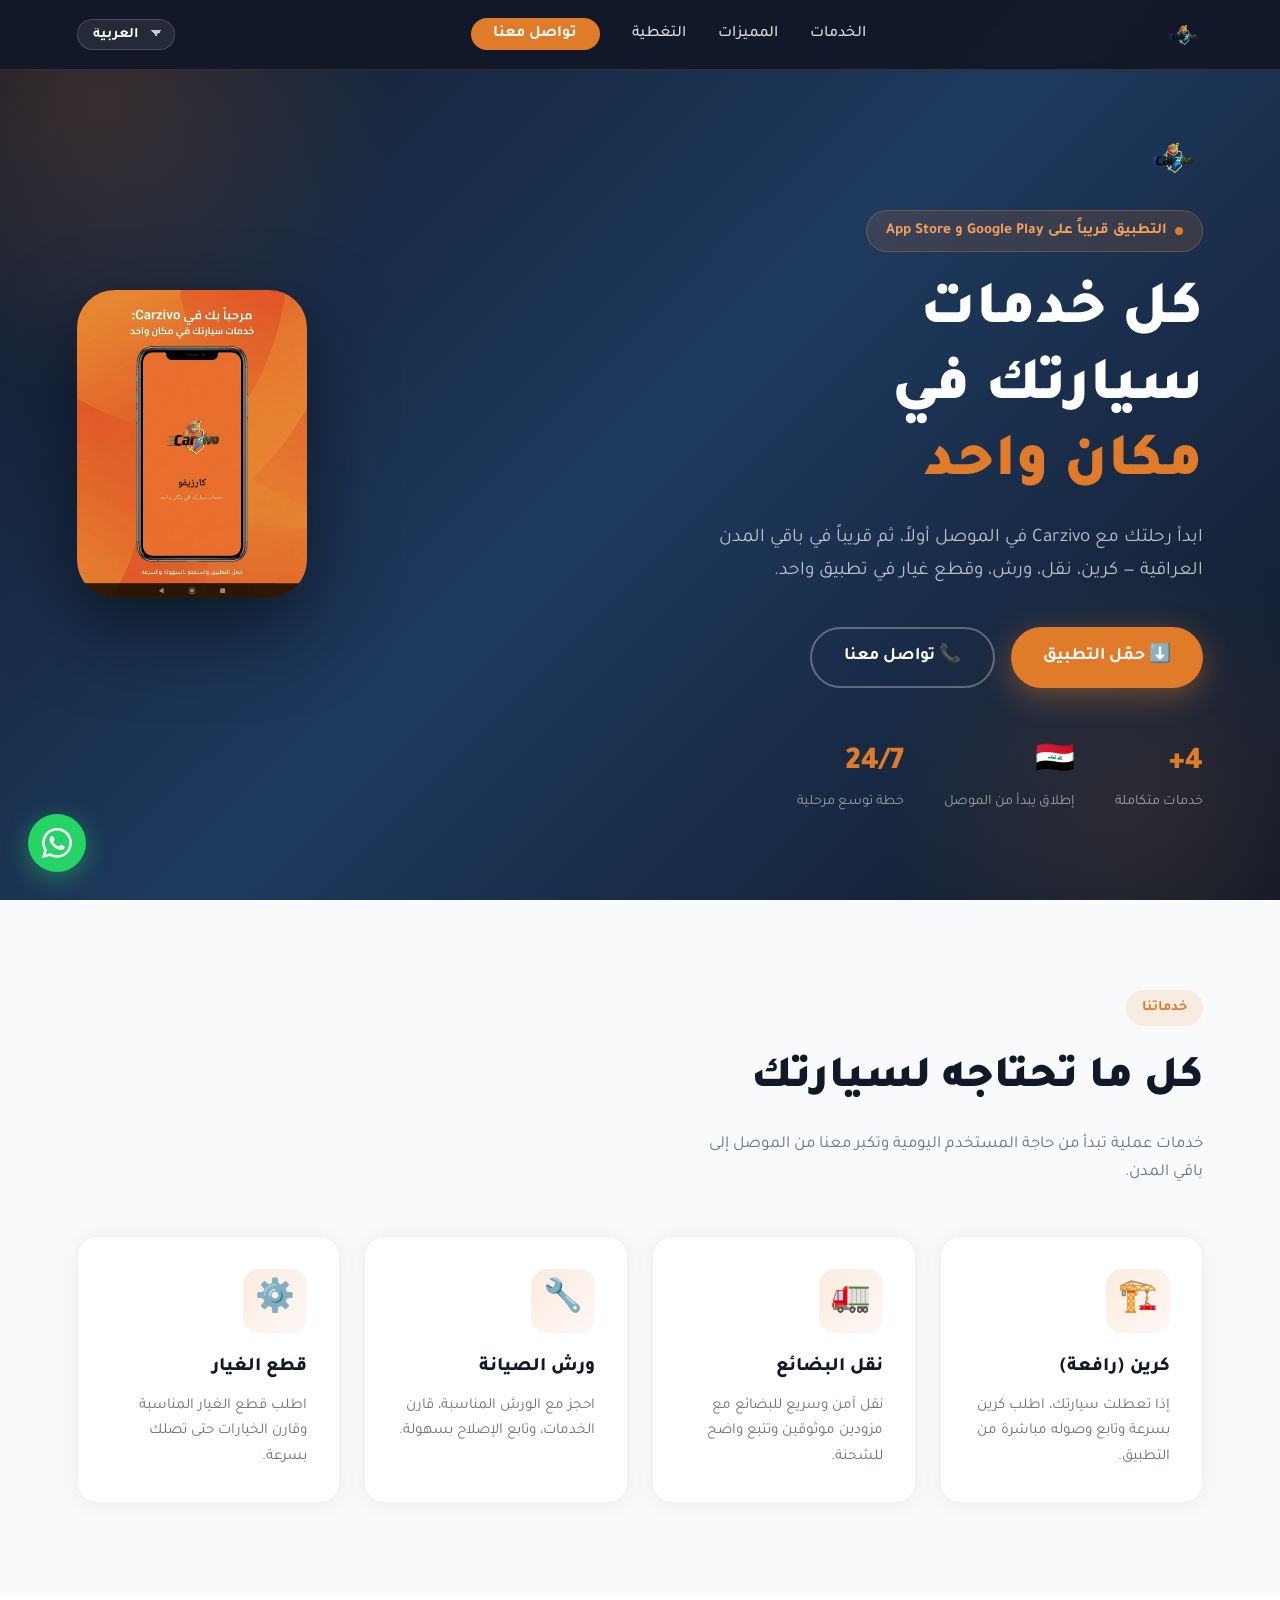
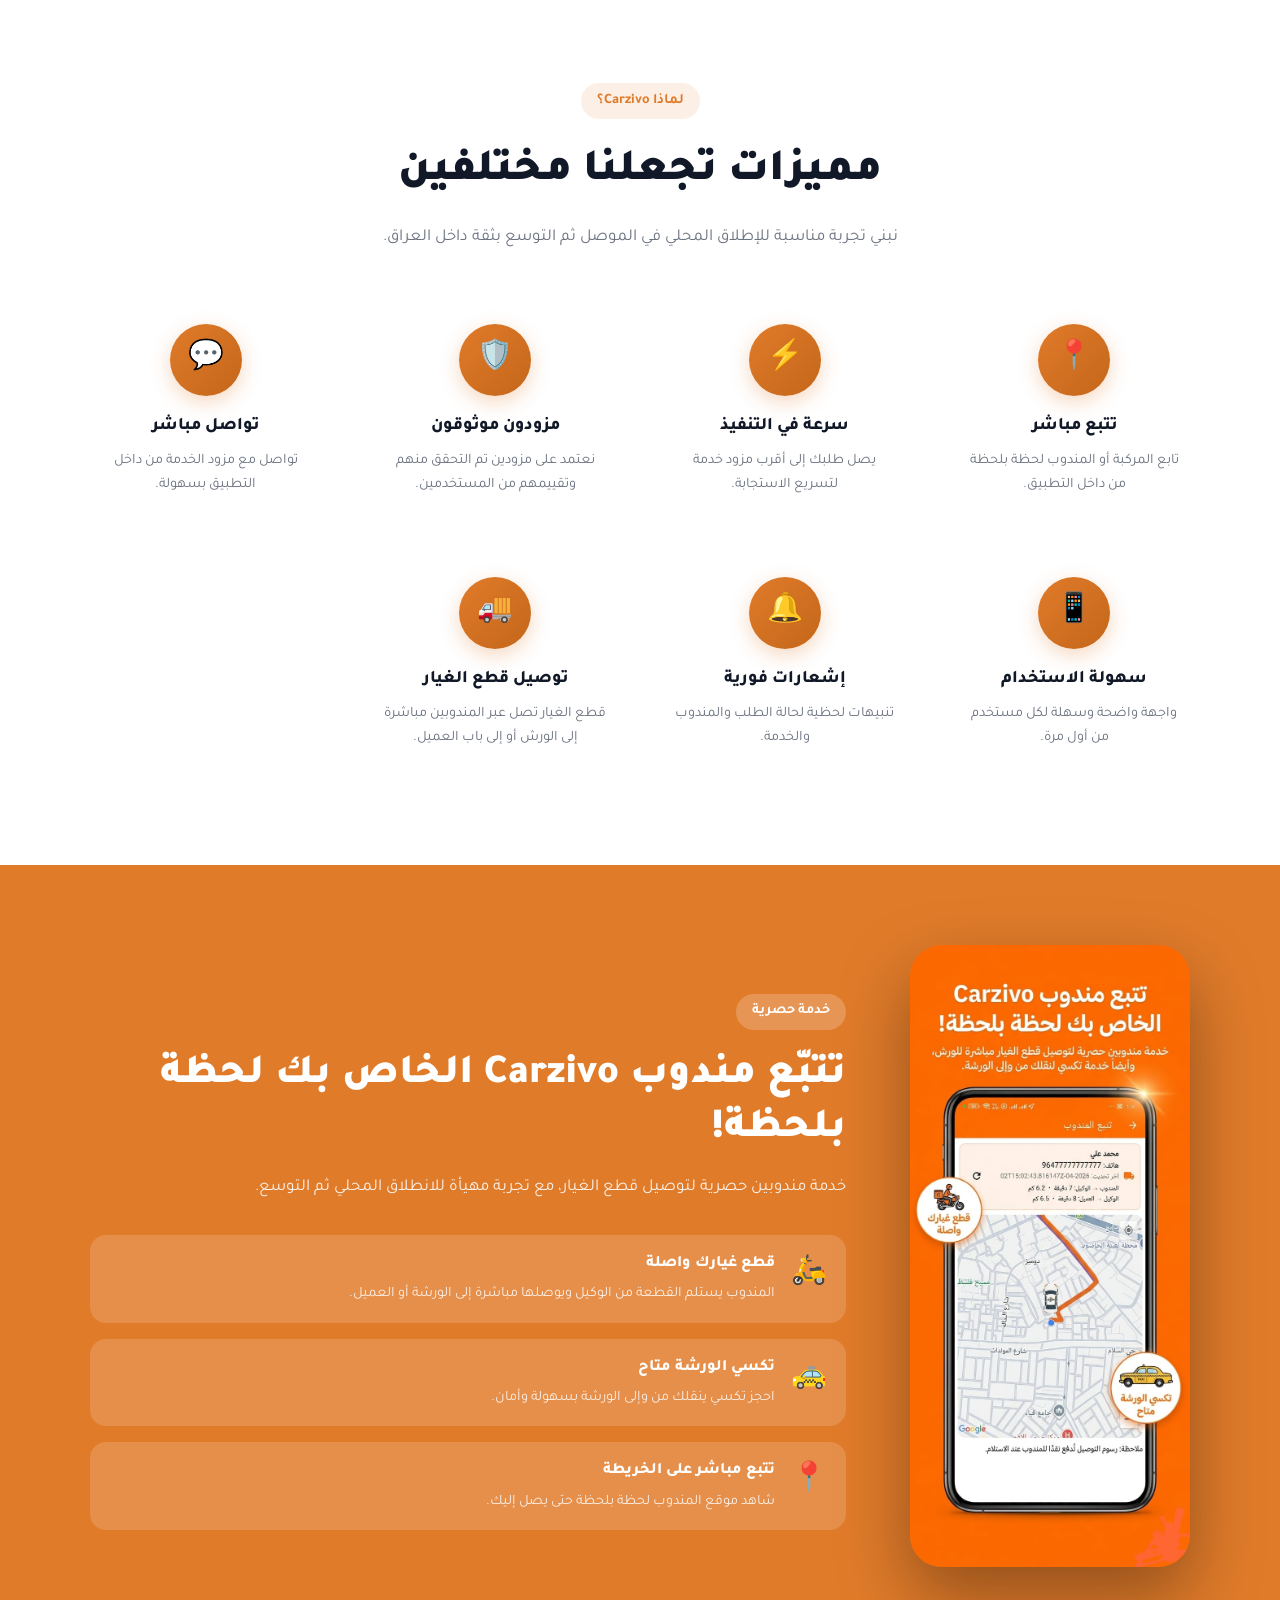
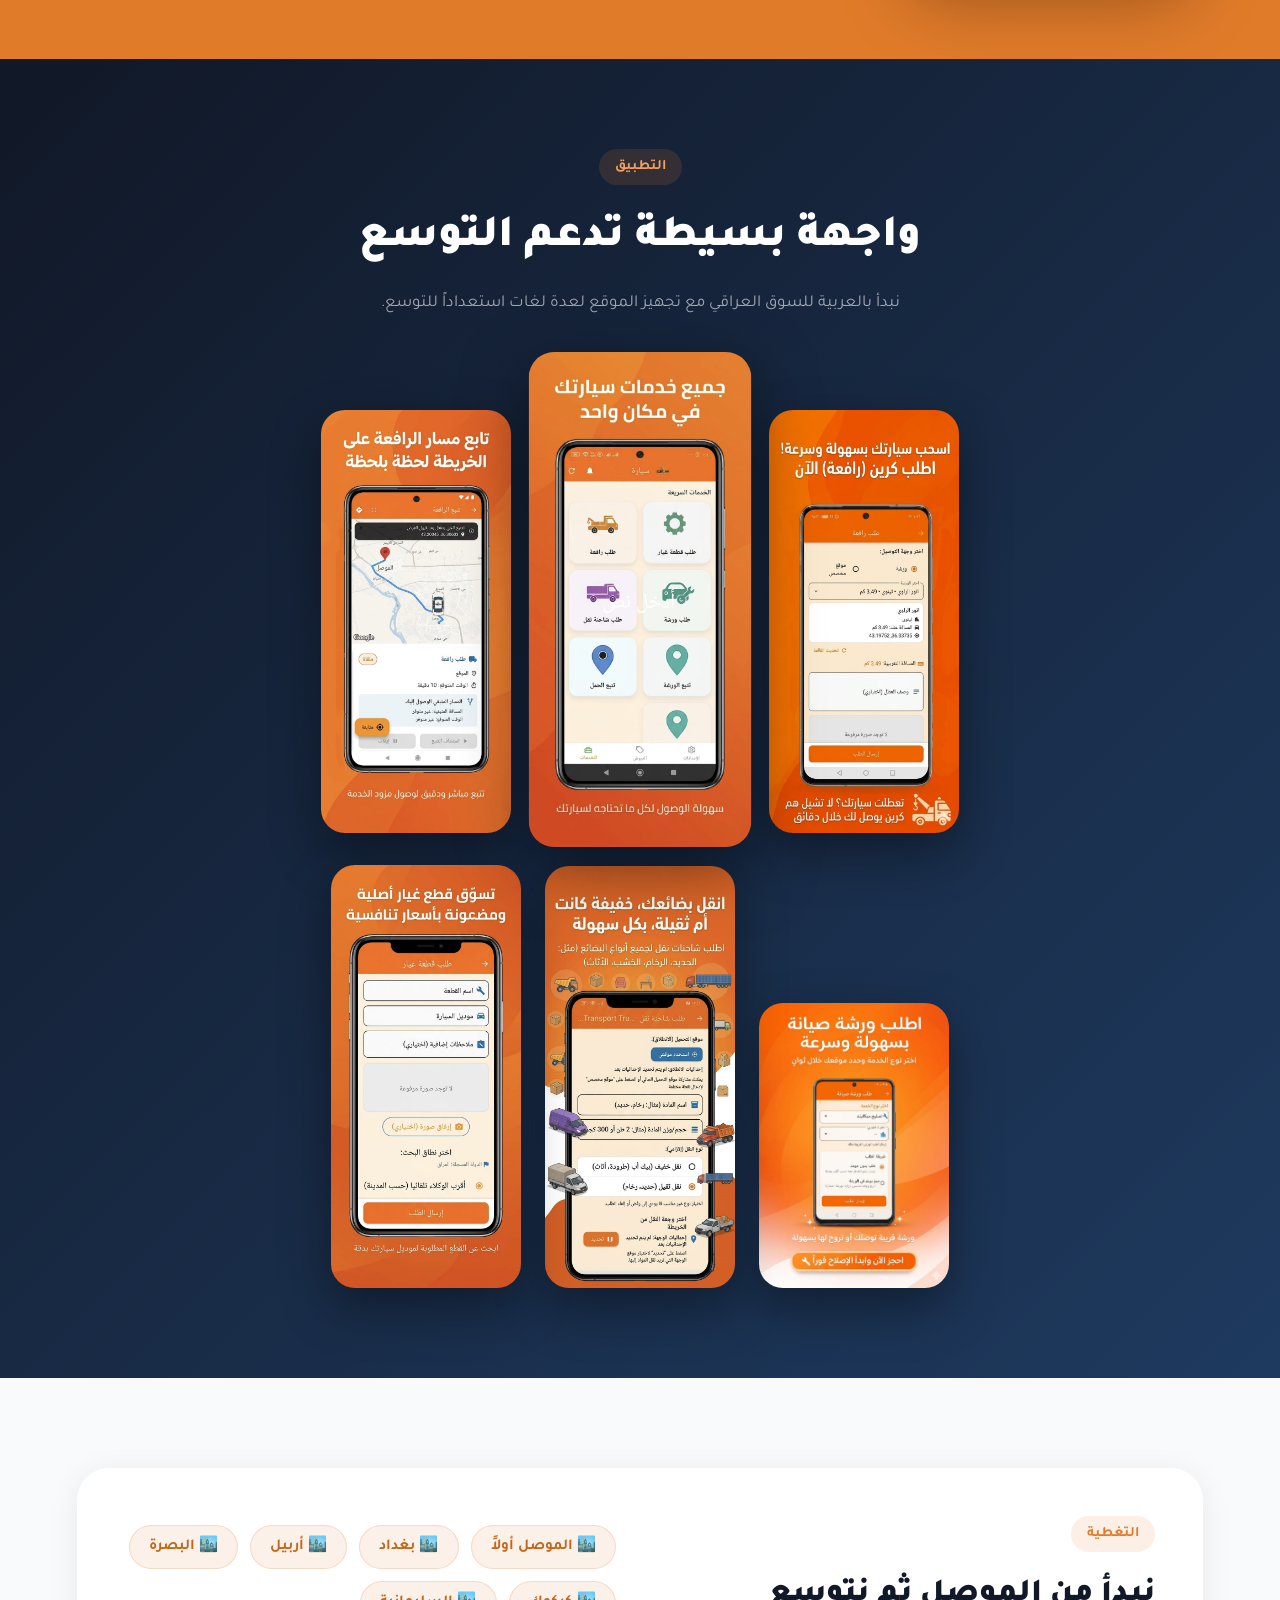
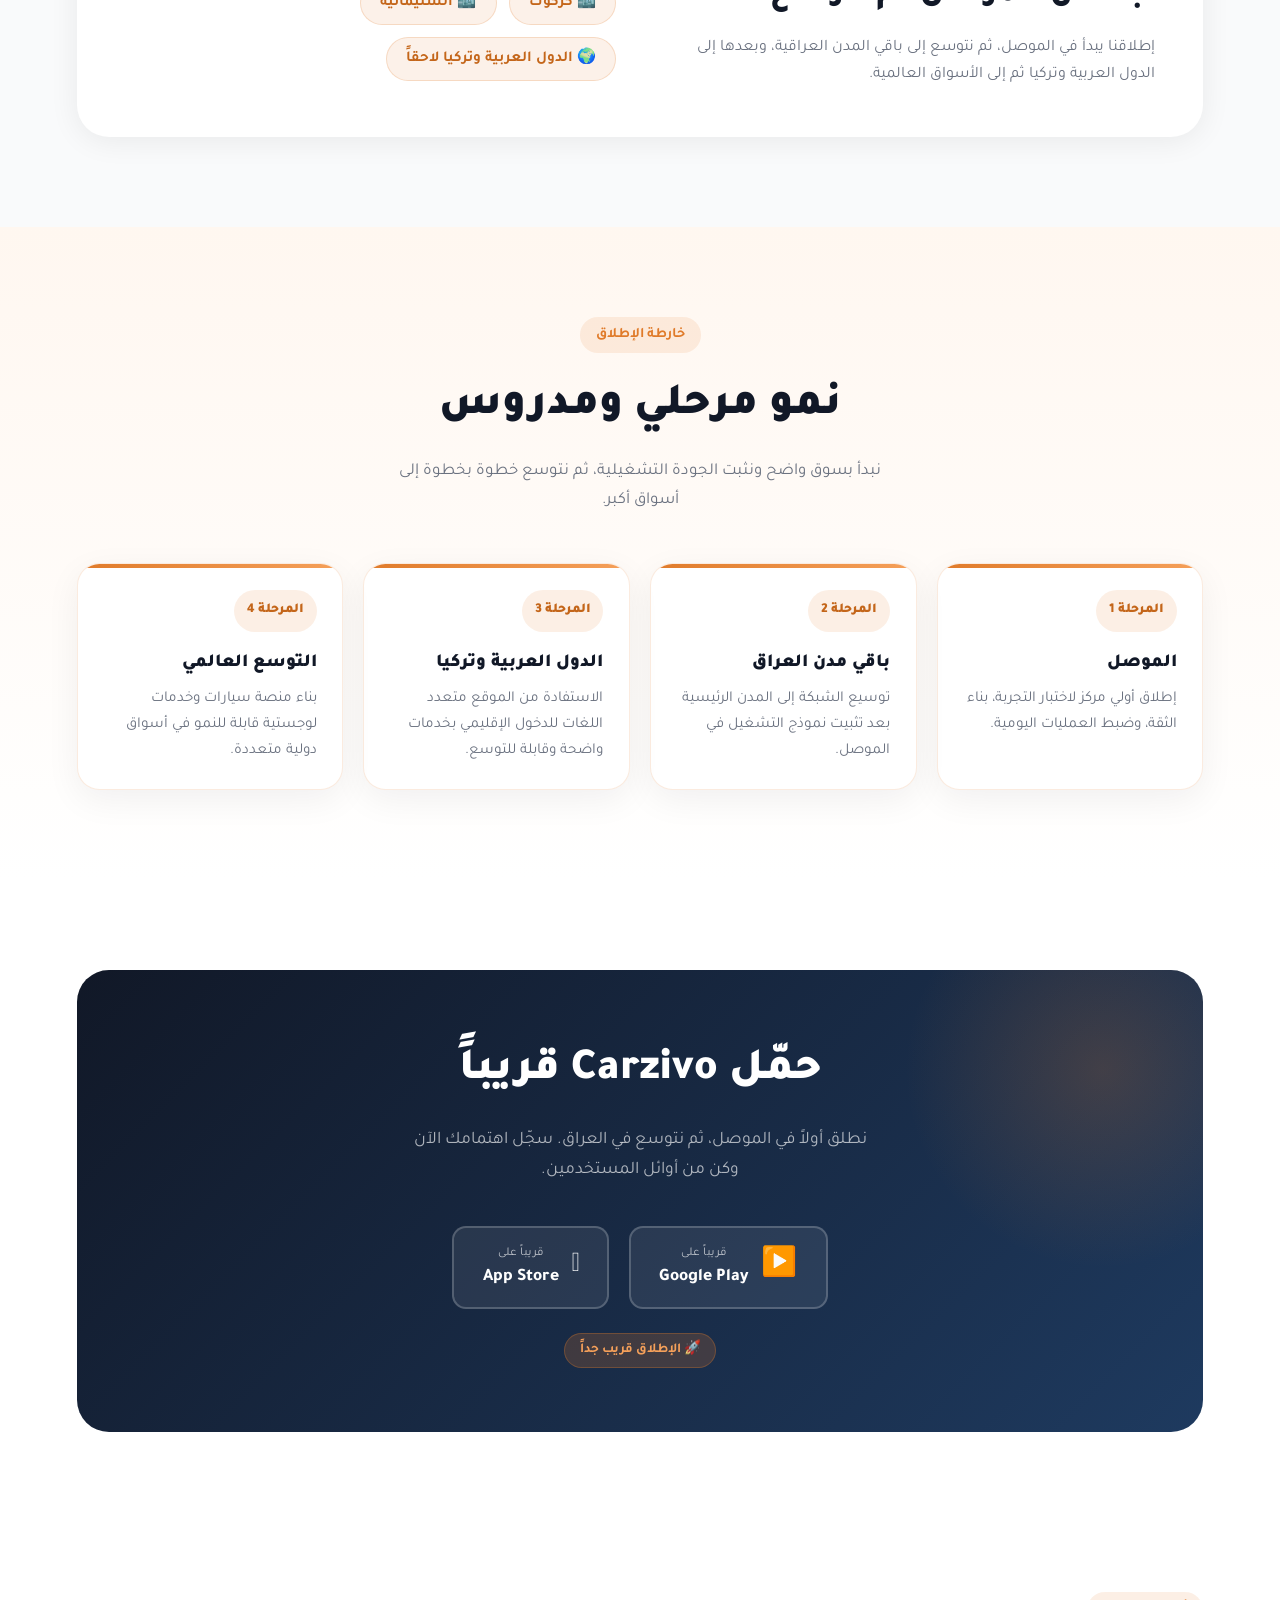
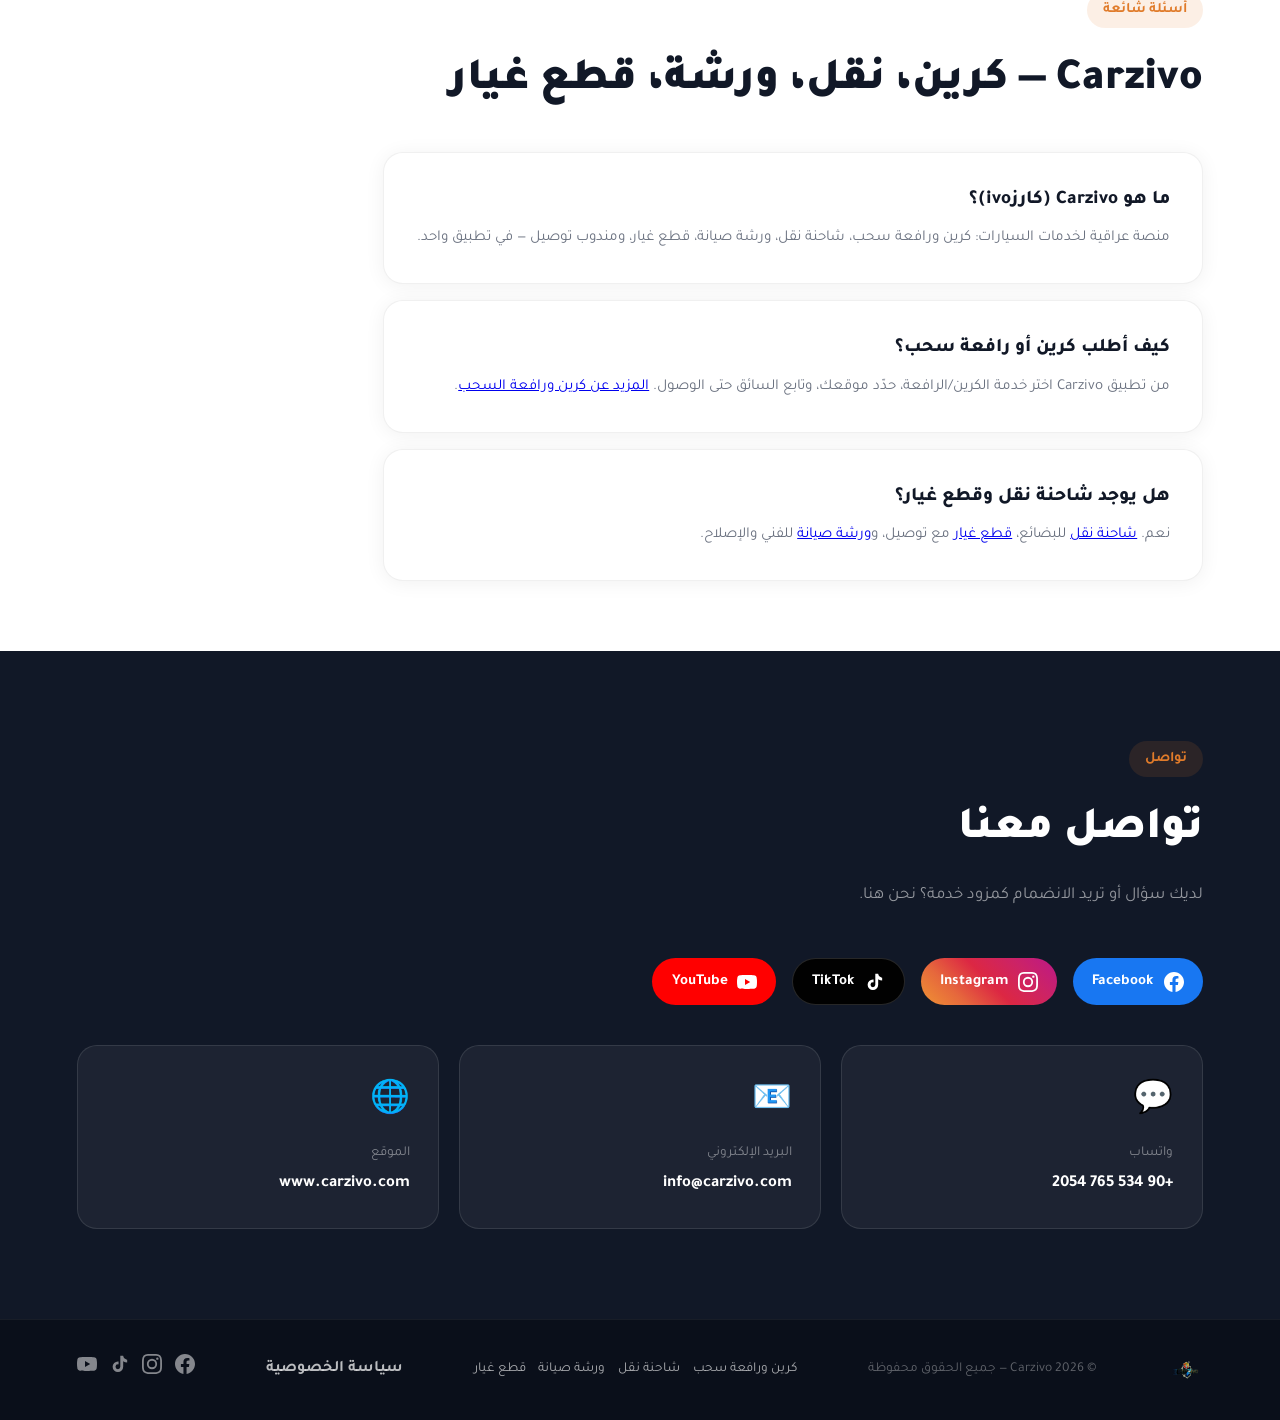
==== commit a20cf2e5: "Improve SEO for Google: service landing pages, sitemap, robots, FAQ schema. Target searches for cran" ====
--- a/index.html
+++ b/index.html
@@ -5,11 +5,73 @@
   <meta charset="UTF-8">
   <meta name="viewport" content="width=device-width, initial-scale=1.0">
   <meta name="description"
-    content="Carzivo – كل خدمات سيارتك في مكان واحد. كرين، نقل بضائع، ورش صيانة، قطع غيار في العراق.">
-  <meta property="og:title" content="Carzivo – خدمات السيارات">
-  <meta property="og:description" content="اطلب كرين، نقل بضائع، أو ورشة صيانة بسهولة وسرعة داخل العراق">
+    content="Carzivo كارزivo — منصة خدمات السيارات في العراق: كرين ورافعة سحب، شاحنة نقل، ورشة صيانة، قطع غيار، ومندوب توصيل. ابدأ من الموصل.">
+  <meta name="keywords"
+    content="Carzivo, كارزivo, كرين, رافعة, رافعة سحب, سطحة, شاحنة نقل, نقل, نقل بضائع, ورشة, ورشة صيانة, فيتر, fitter, قطع غيار, spare parts, العراق, الموصل">
+  <meta name="robots" content="index, follow">
+  <link rel="canonical" href="https://www.carzivo.com/">
+  <meta property="og:title" content="Carzivo – خدمات السيارات في العراق">
+  <meta property="og:description" content="اطلب كرين، رافعة سحب، شاحنة نقل، ورشة صيانة، أو قطع غيار عبر Carzivo في العراق">
   <meta property="og:url" content="https://www.carzivo.com">
-  <title>Carzivo – كل خدمات سيارتك في مكان واحد</title>
+  <meta property="og:type" content="website">
+  <title>Carzivo كارزivo – كرين، رافعة سحب، نقل، ورشة، قطع غيار | العراق</title>
+  <script type="application/ld+json">
+  {
+    "@context": "https://schema.org",
+    "@graph": [
+      {
+        "@type": "Organization",
+        "name": "Carzivo",
+        "alternateName": "كارزivo",
+        "url": "https://www.carzivo.com",
+        "logo": "https://www.carzivo.com/images/logo.png",
+        "email": "info@carzivo.com",
+        "sameAs": [
+          "https://www.facebook.com/share/1BronaD3Kq/",
+          "https://www.instagram.com/carzivo.app",
+          "https://www.tiktok.com/@carzivo",
+          "https://www.youtube.com/@carzivo"
+        ]
+      },
+      {
+        "@type": "WebSite",
+        "name": "Carzivo",
+        "url": "https://www.carzivo.com",
+        "inLanguage": ["ar", "en", "tr", "ckb"],
+        "description": "منصة خدمات السيارات في العراق: كرين، رافعة سحب، شاحنة نقل، ورشة صيانة، قطع غيار."
+      },
+      {
+        "@type": "FAQPage",
+        "mainEntity": [
+          {
+            "@type": "Question",
+            "name": "ما هو Carzivo؟",
+            "acceptedAnswer": {
+              "@type": "Answer",
+              "text": "Carzivo منصة عراقية تجمع خدمات السيارات في تطبيق واحد: كرين ورافعة سحب، شاحنة نقل، ورشة صيانة، قطع غيار، ومندوب توصيل."
+            }
+          },
+          {
+            "@type": "Question",
+            "name": "كيف أطلب كرين أو رافعة سحب في العراق؟",
+            "acceptedAnswer": {
+              "@type": "Answer",
+              "text": "حمّل تطبيق Carzivo، اطلب كرين أو رافعة سحب، وتابع وصول السائق مباشرة على الخريطة."
+            }
+          },
+          {
+            "@type": "Question",
+            "name": "هل Carzivo يوفر شاحنة نقل وقطع غيار؟",
+            "acceptedAnswer": {
+              "@type": "Answer",
+              "text": "نعم. يمكنك طلب شاحنة نقل للبضائع، وطلب قطع غيار مع توصيل عبر المندوب، وحجز ورشة صيانة."
+            }
+          }
+        ]
+      }
+    ]
+  }
+  </script>
   <link rel="icon" type="image/png" href="images/logo.png">
   <link rel="preconnect" href="https://fonts.googleapis.com">
   <link
@@ -1042,7 +1104,7 @@
 
   <!-- ════════════ NAV ════════════ -->
   <nav>
-    <div class="nav-logo"><img src="images/logo.png" alt="Carzivo"></div>
+    <div class="nav-logo"><img src="images/logo.png" alt="Carzivo كارزivo - خدمات السيارات في العراق"></div>
     <ul class="nav-links" id="navLinks">
       <li><a href="#services" id="navServices">الخدمات</a></li>
       <li><a href="#features" id="navFeatures">المميزات</a></li>
@@ -1359,6 +1421,26 @@
     </div>
   </section>
 
+  <!-- ════════════ FAQ (SEO) ════════════ -->
+  <section id="faq" style="padding:70px 6%;background:#fff">
+    <span class="section-label">أسئلة شائعة</span>
+    <h2 class="section-title">Carzivo — كرين، نقل، ورشة، قطع غيار</h2>
+    <div style="max-width:820px;margin-top:2rem;display:grid;gap:1rem">
+      <div class="service-card">
+        <div class="service-title">ما هو Carzivo (كارزivo)؟</div>
+        <div class="service-desc">منصة عراقية لخدمات السيارات: كرين ورافعة سحب، شاحنة نقل، ورشة صيانة، قطع غيار، ومندوب توصيل — في تطبيق واحد.</div>
+      </div>
+      <div class="service-card">
+        <div class="service-title">كيف أطلب كرين أو رافعة سحب؟</div>
+        <div class="service-desc">من تطبيق Carzivo اختر خدمة الكرين/الرافعة، حدّد موقعك، وتابع السائق حتى الوصول. <a href="krain-rafaa-sahba.html">المزيد عن كرين ورافعة السحب</a>.</div>
+      </div>
+      <div class="service-card">
+        <div class="service-title">هل يوجد شاحنة نقل وقطع غيار؟</div>
+        <div class="service-desc">نعم. <a href="shahinat-nql.html">شاحنة نقل</a> للبضائع، <a href="qitaa-ghyar.html">قطع غيار</a> مع توصيل، و<a href="warsha-siyana.html">ورشة صيانة</a> للفني والإصلاح.</div>
+      </div>
+    </div>
+  </section>
+
   <!-- ════════════ CONTACT ════════════ -->
   <section id="contact">
     <span class="section-label" id="contactLabel">تواصل</span>
@@ -1423,6 +1505,12 @@
   <footer>
     <img src="images/logo.png" alt="Carzivo" style="height:36px;width:auto;opacity:.9">
     <div class="footer-copy" id="footerCopy">© 2026 Carzivo — جميع الحقوق محفوظة</div>
+    <div style="display:flex;flex-wrap:wrap;gap:.8rem;justify-content:center;font-size:.85rem">
+      <a href="krain-rafaa-sahba.html" style="color:rgba(255,255,255,0.65);text-decoration:none">كرين ورافعة سحب</a>
+      <a href="shahinat-nql.html" style="color:rgba(255,255,255,0.65);text-decoration:none">شاحنة نقل</a>
+      <a href="warsha-siyana.html" style="color:rgba(255,255,255,0.65);text-decoration:none">ورشة صيانة</a>
+      <a href="qitaa-ghyar.html" style="color:rgba(255,255,255,0.65);text-decoration:none">قطع غيار</a>
+    </div>
     <a href="privacy-policy.html" id="privacyPolicyLink"
       style="color:rgba(255,255,255,0.72);text-decoration:none;font-weight:700">سياسة الخصوصية</a>
     <div style="display:flex;gap:.8rem">
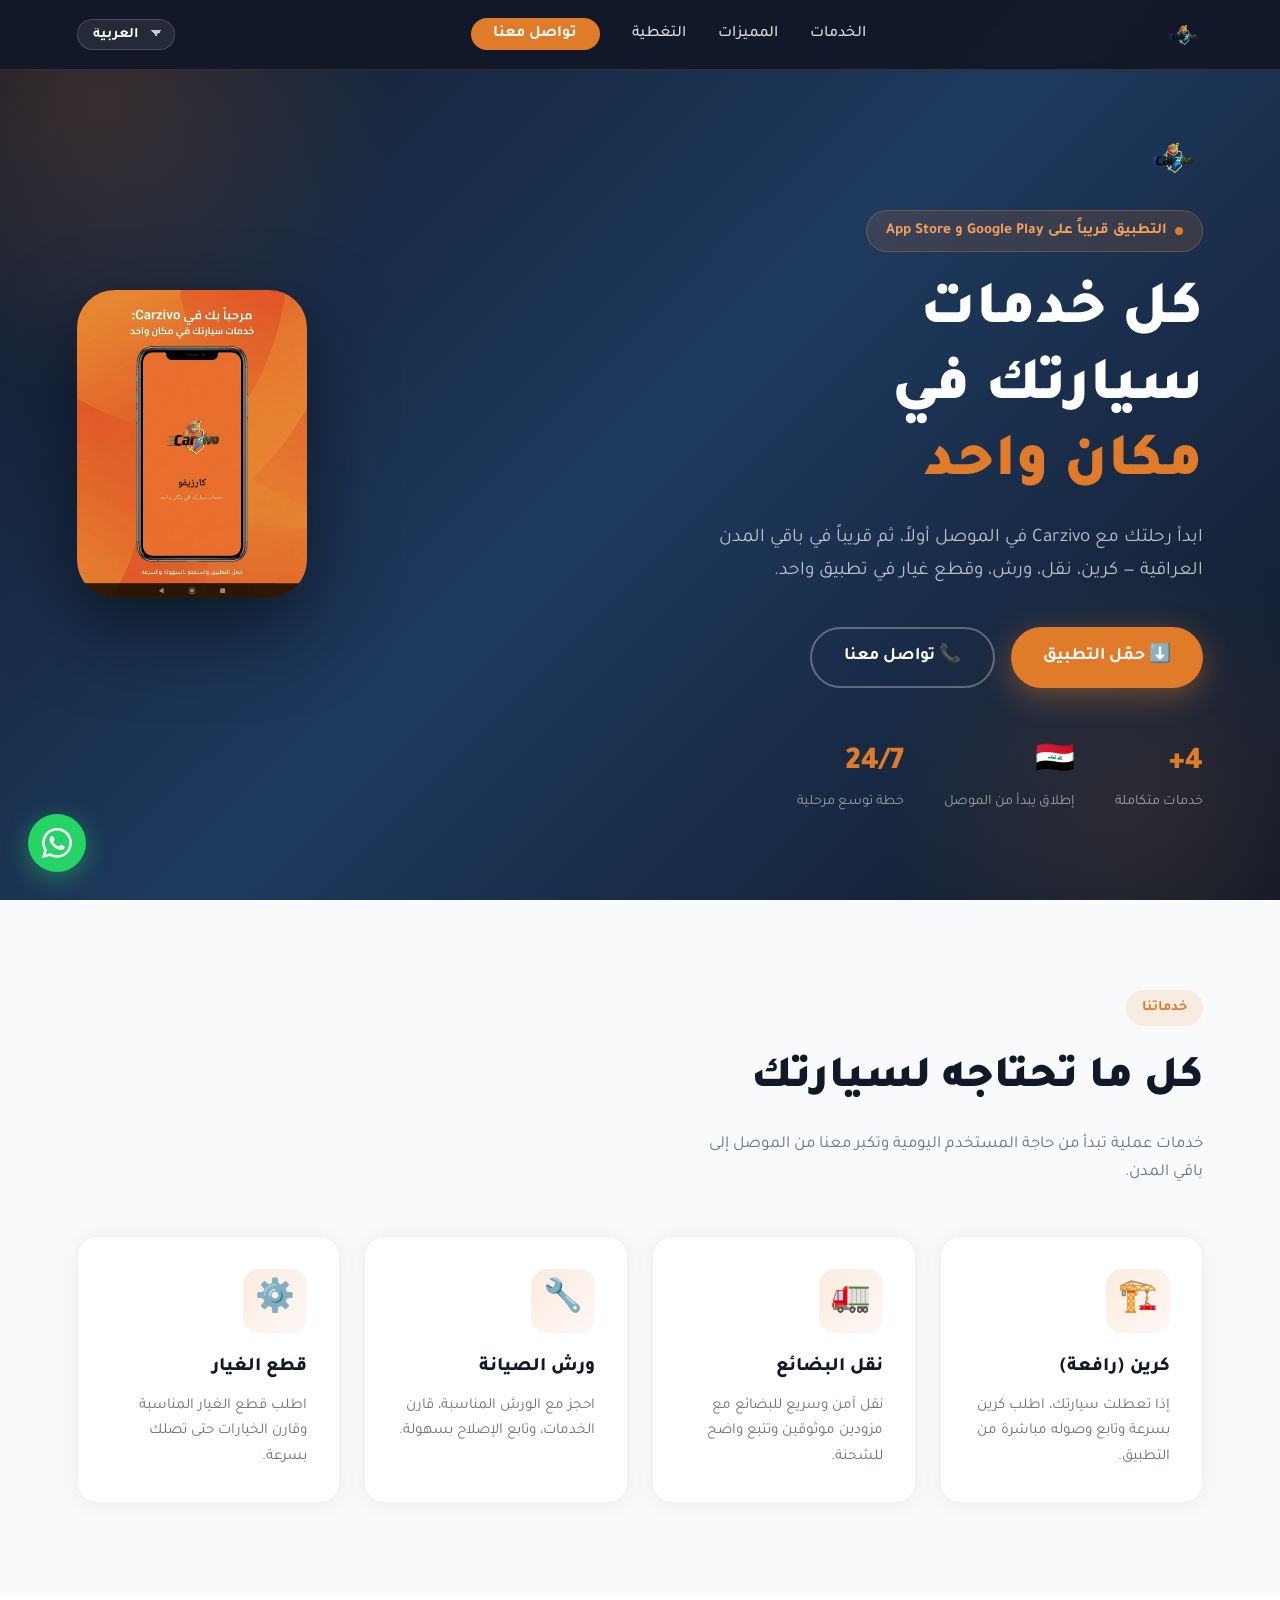
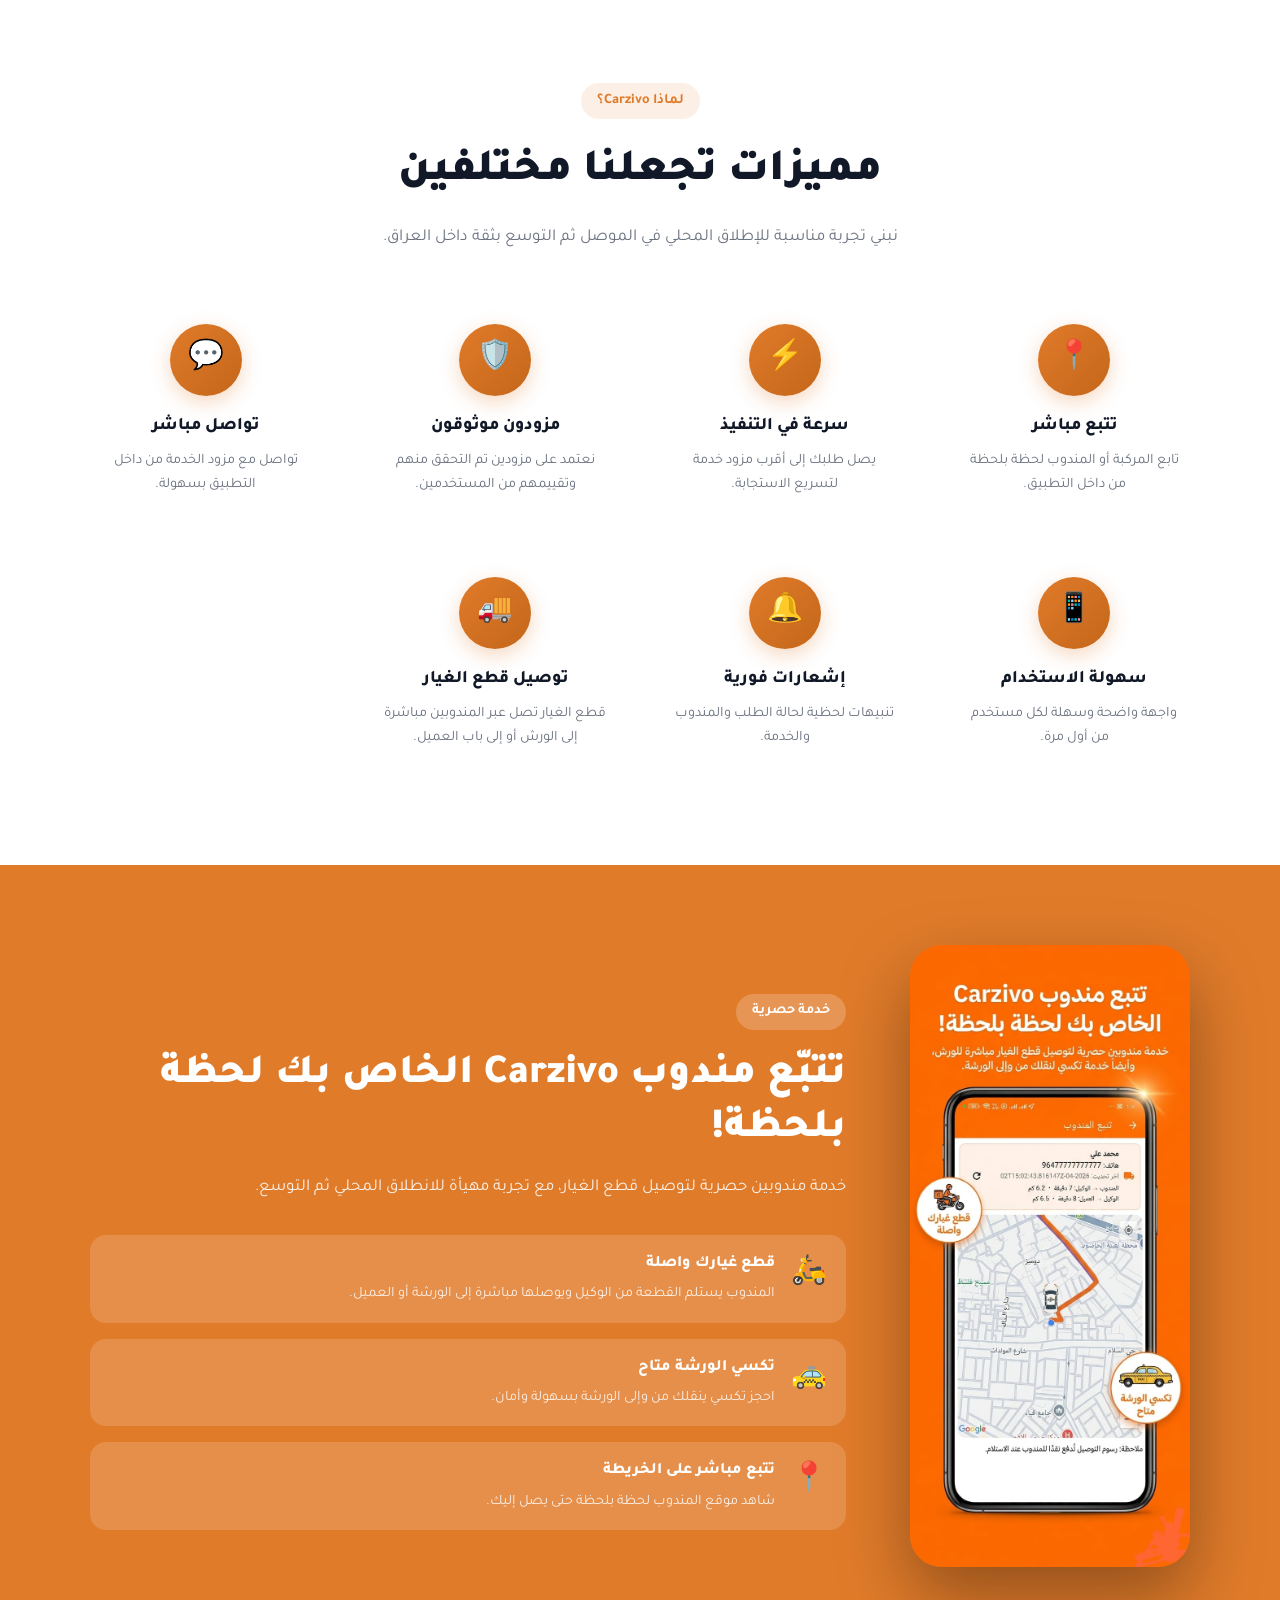
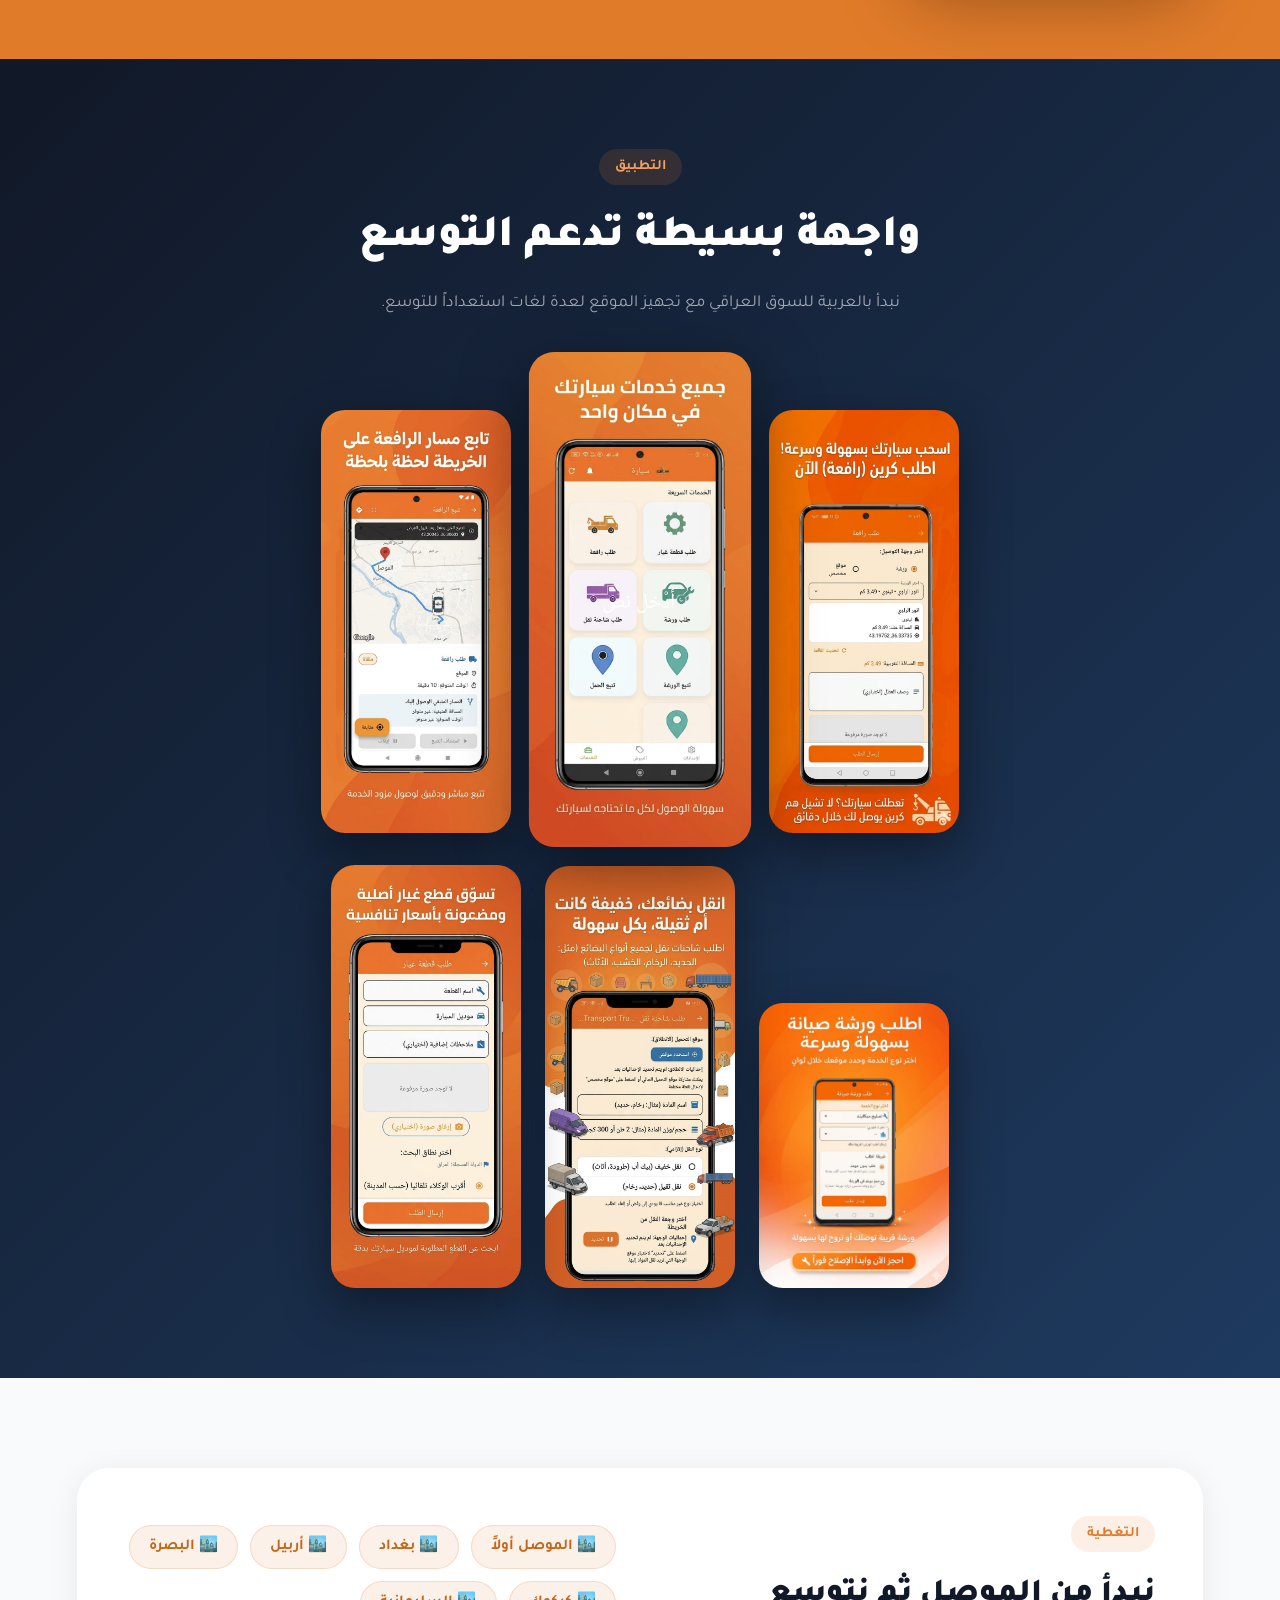
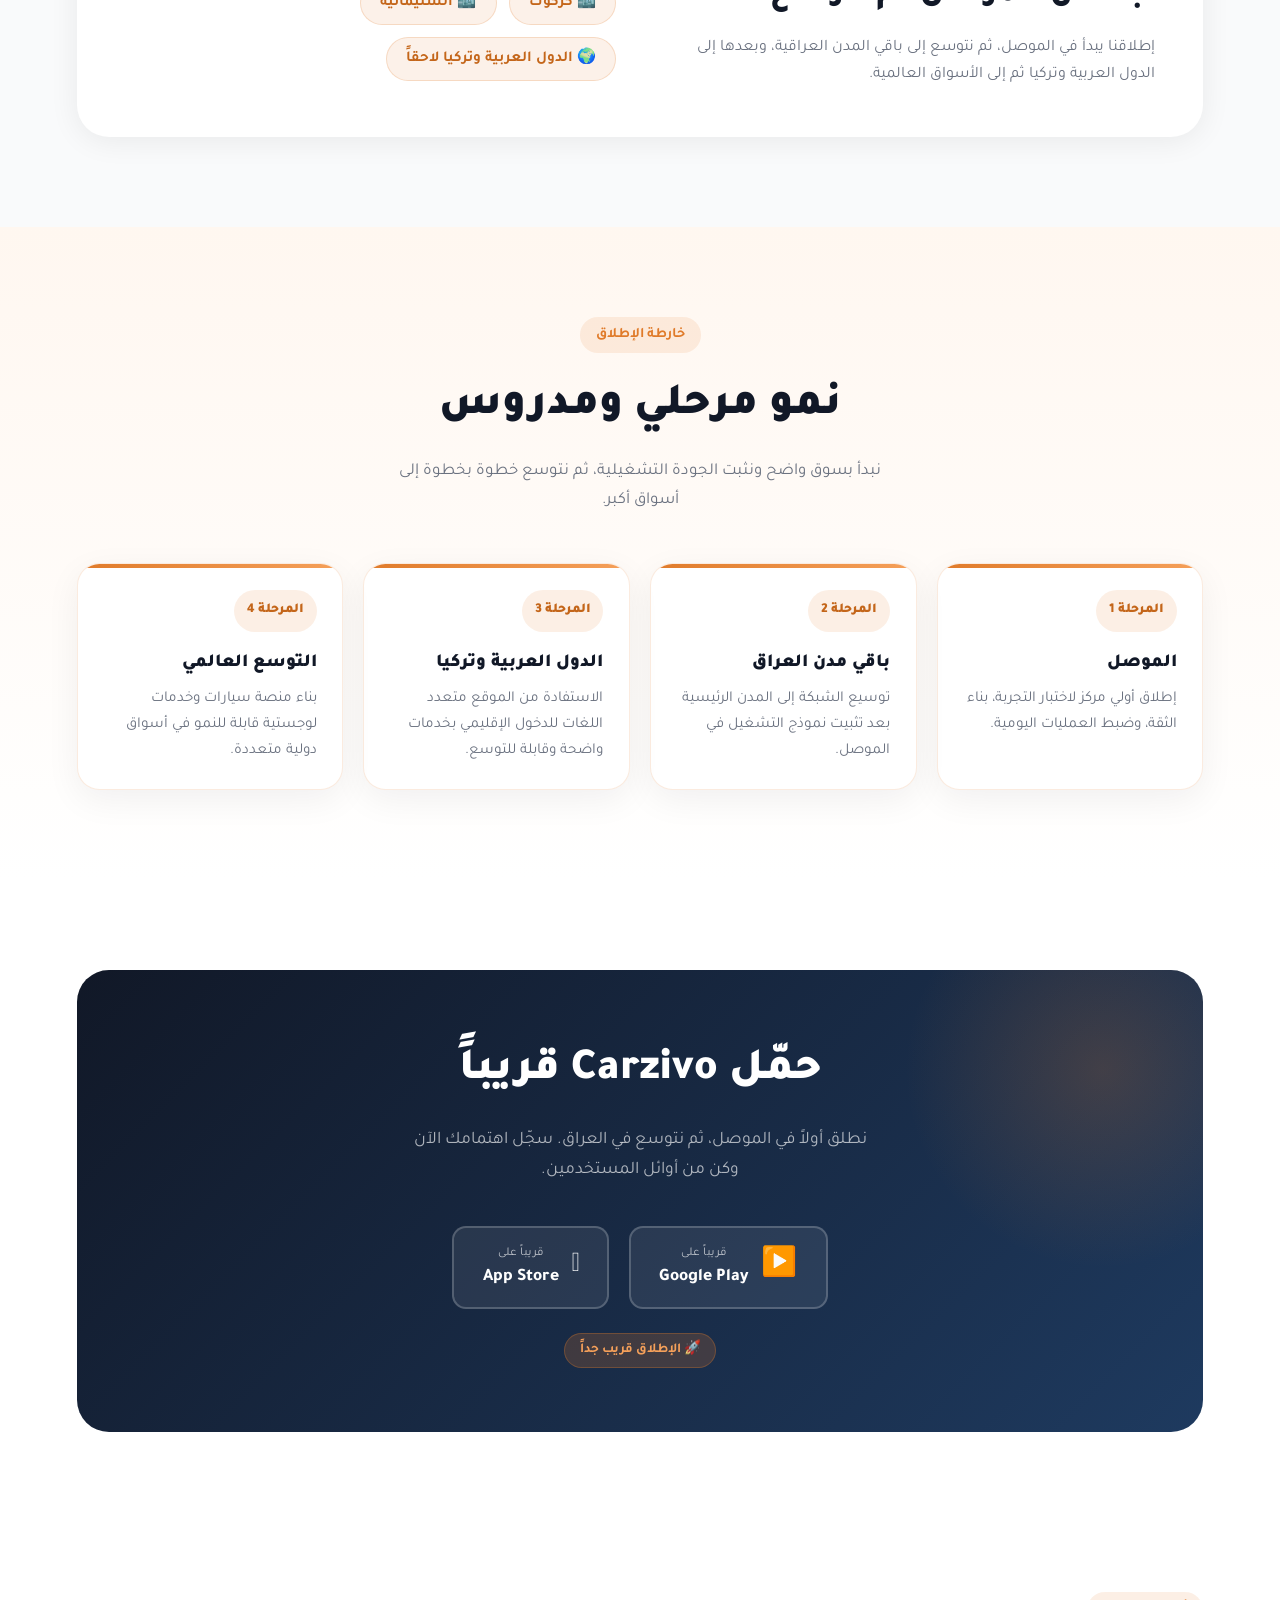
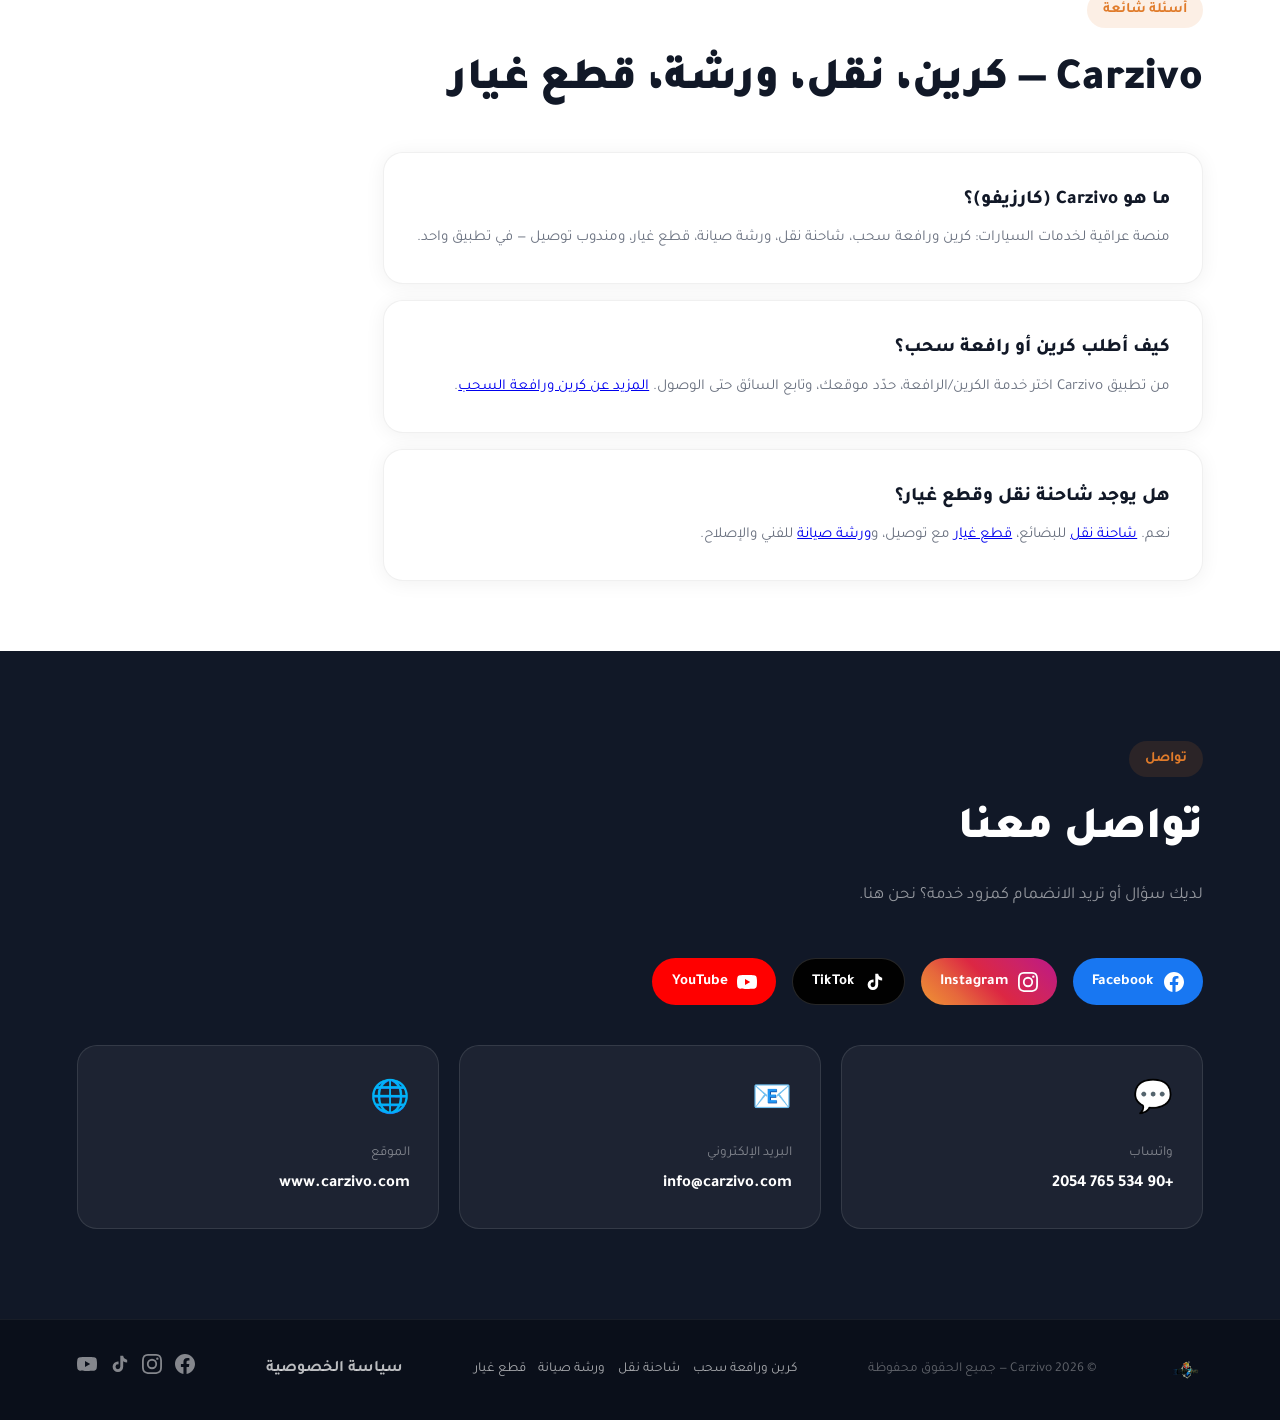
==== commit 6a69ae1f: "Fix Arabic brand spelling from كarzivo to كarzيفo on all SEO pages. Co-authored-by: Cursor <cursorag" ====
--- a/index.html
+++ b/index.html
@@ -5,16 +5,16 @@
   <meta charset="UTF-8">
   <meta name="viewport" content="width=device-width, initial-scale=1.0">
   <meta name="description"
-    content="Carzivo كارزivo — منصة خدمات السيارات في العراق: كرين ورافعة سحب، شاحنة نقل، ورشة صيانة، قطع غيار، ومندوب توصيل. ابدأ من الموصل.">
+    content="Carzivo كارزيفو — منصة خدمات السيارات في العراق: كرين ورافعة سحب، شاحنة نقل، ورشة صيانة، قطع غيار، ومندوب توصيل. ابدأ من الموصل.">
   <meta name="keywords"
-    content="Carzivo, كارزivo, كرين, رافعة, رافعة سحب, سطحة, شاحنة نقل, نقل, نقل بضائع, ورشة, ورشة صيانة, فيتر, fitter, قطع غيار, spare parts, العراق, الموصل">
+    content="Carzivo, كارزيفو, كرين, رافعة, رافعة سحب, سطحة, شاحنة نقل, نقل, نقل بضائع, ورشة, ورشة صيانة, فيتر, fitter, قطع غيار, spare parts, العراق, الموصل">
   <meta name="robots" content="index, follow">
   <link rel="canonical" href="https://www.carzivo.com/">
   <meta property="og:title" content="Carzivo – خدمات السيارات في العراق">
   <meta property="og:description" content="اطلب كرين، رافعة سحب، شاحنة نقل، ورشة صيانة، أو قطع غيار عبر Carzivo في العراق">
   <meta property="og:url" content="https://www.carzivo.com">
   <meta property="og:type" content="website">
-  <title>Carzivo كارزivo – كرين، رافعة سحب، نقل، ورشة، قطع غيار | العراق</title>
+  <title>Carzivo كارزيفو – كرين، رافعة سحب، نقل، ورشة، قطع غيار | العراق</title>
   <script type="application/ld+json">
   {
     "@context": "https://schema.org",
@@ -22,7 +22,7 @@
       {
         "@type": "Organization",
         "name": "Carzivo",
-        "alternateName": "كارزivo",
+        "alternateName": "كارزيفو",
         "url": "https://www.carzivo.com",
         "logo": "https://www.carzivo.com/images/logo.png",
         "email": "info@carzivo.com",
@@ -1104,7 +1104,7 @@
 
   <!-- ════════════ NAV ════════════ -->
   <nav>
-    <div class="nav-logo"><img src="images/logo.png" alt="Carzivo كارزivo - خدمات السيارات في العراق"></div>
+    <div class="nav-logo"><img src="images/logo.png" alt="Carzivo كارزيفو - خدمات السيارات في العراق"></div>
     <ul class="nav-links" id="navLinks">
       <li><a href="#services" id="navServices">الخدمات</a></li>
       <li><a href="#features" id="navFeatures">المميزات</a></li>
@@ -1427,7 +1427,7 @@
     <h2 class="section-title">Carzivo — كرين، نقل، ورشة، قطع غيار</h2>
     <div style="max-width:820px;margin-top:2rem;display:grid;gap:1rem">
       <div class="service-card">
-        <div class="service-title">ما هو Carzivo (كارزivo)؟</div>
+        <div class="service-title">ما هو Carzivo (كارزيفو)؟</div>
         <div class="service-desc">منصة عراقية لخدمات السيارات: كرين ورافعة سحب، شاحنة نقل، ورشة صيانة، قطع غيار، ومندوب توصيل — في تطبيق واحد.</div>
       </div>
       <div class="service-card">
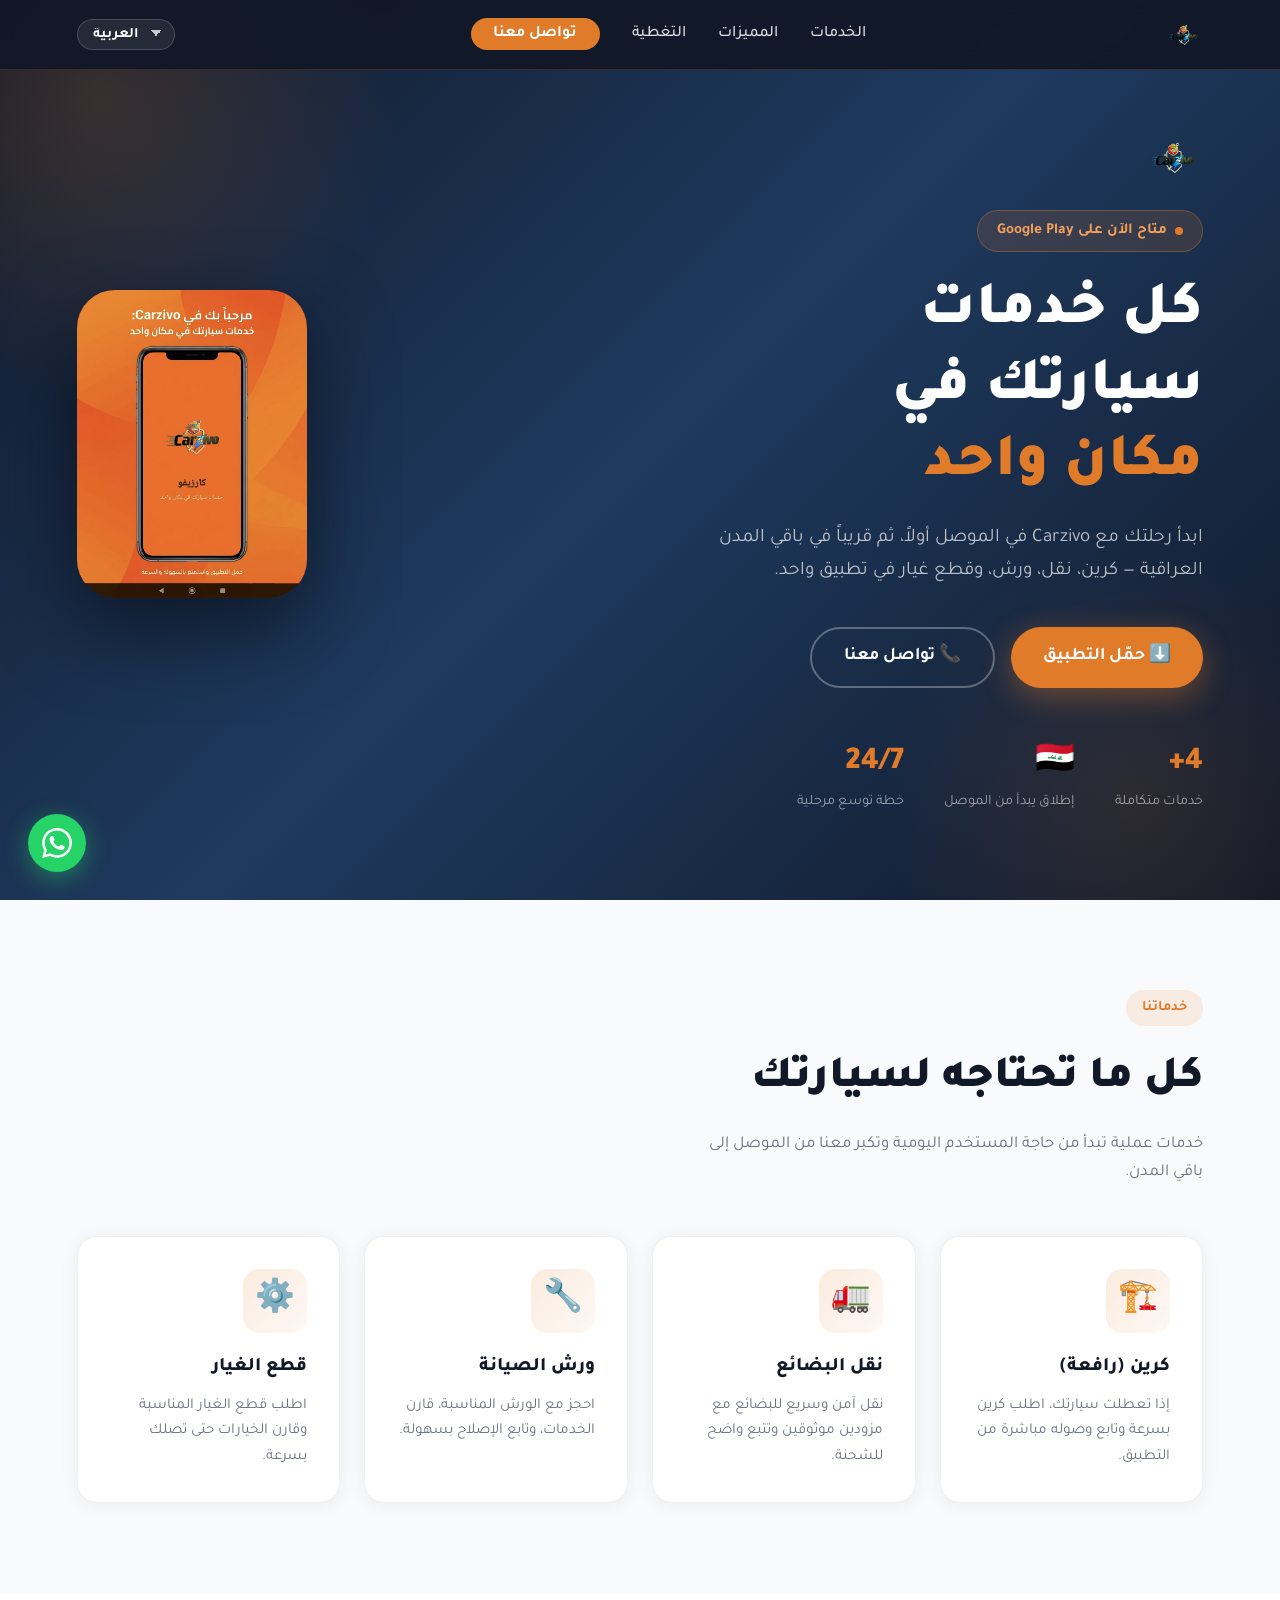
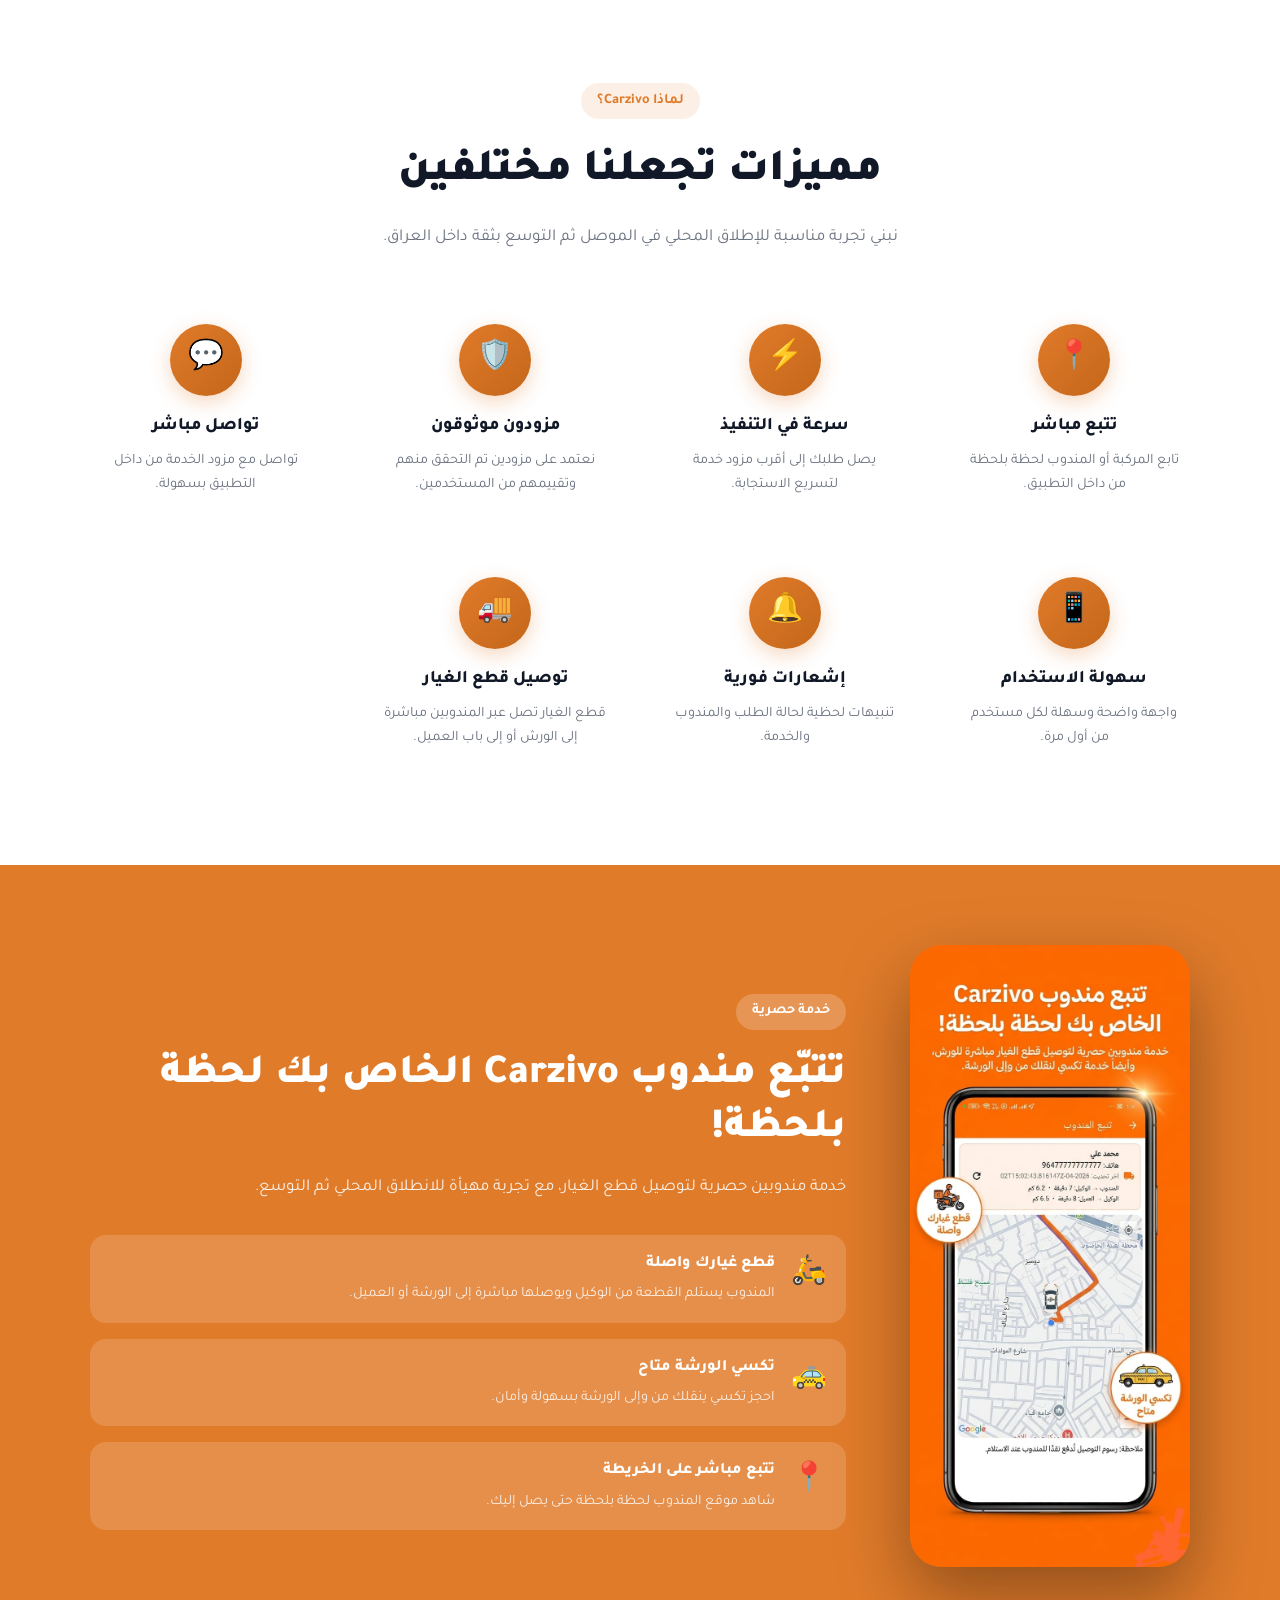
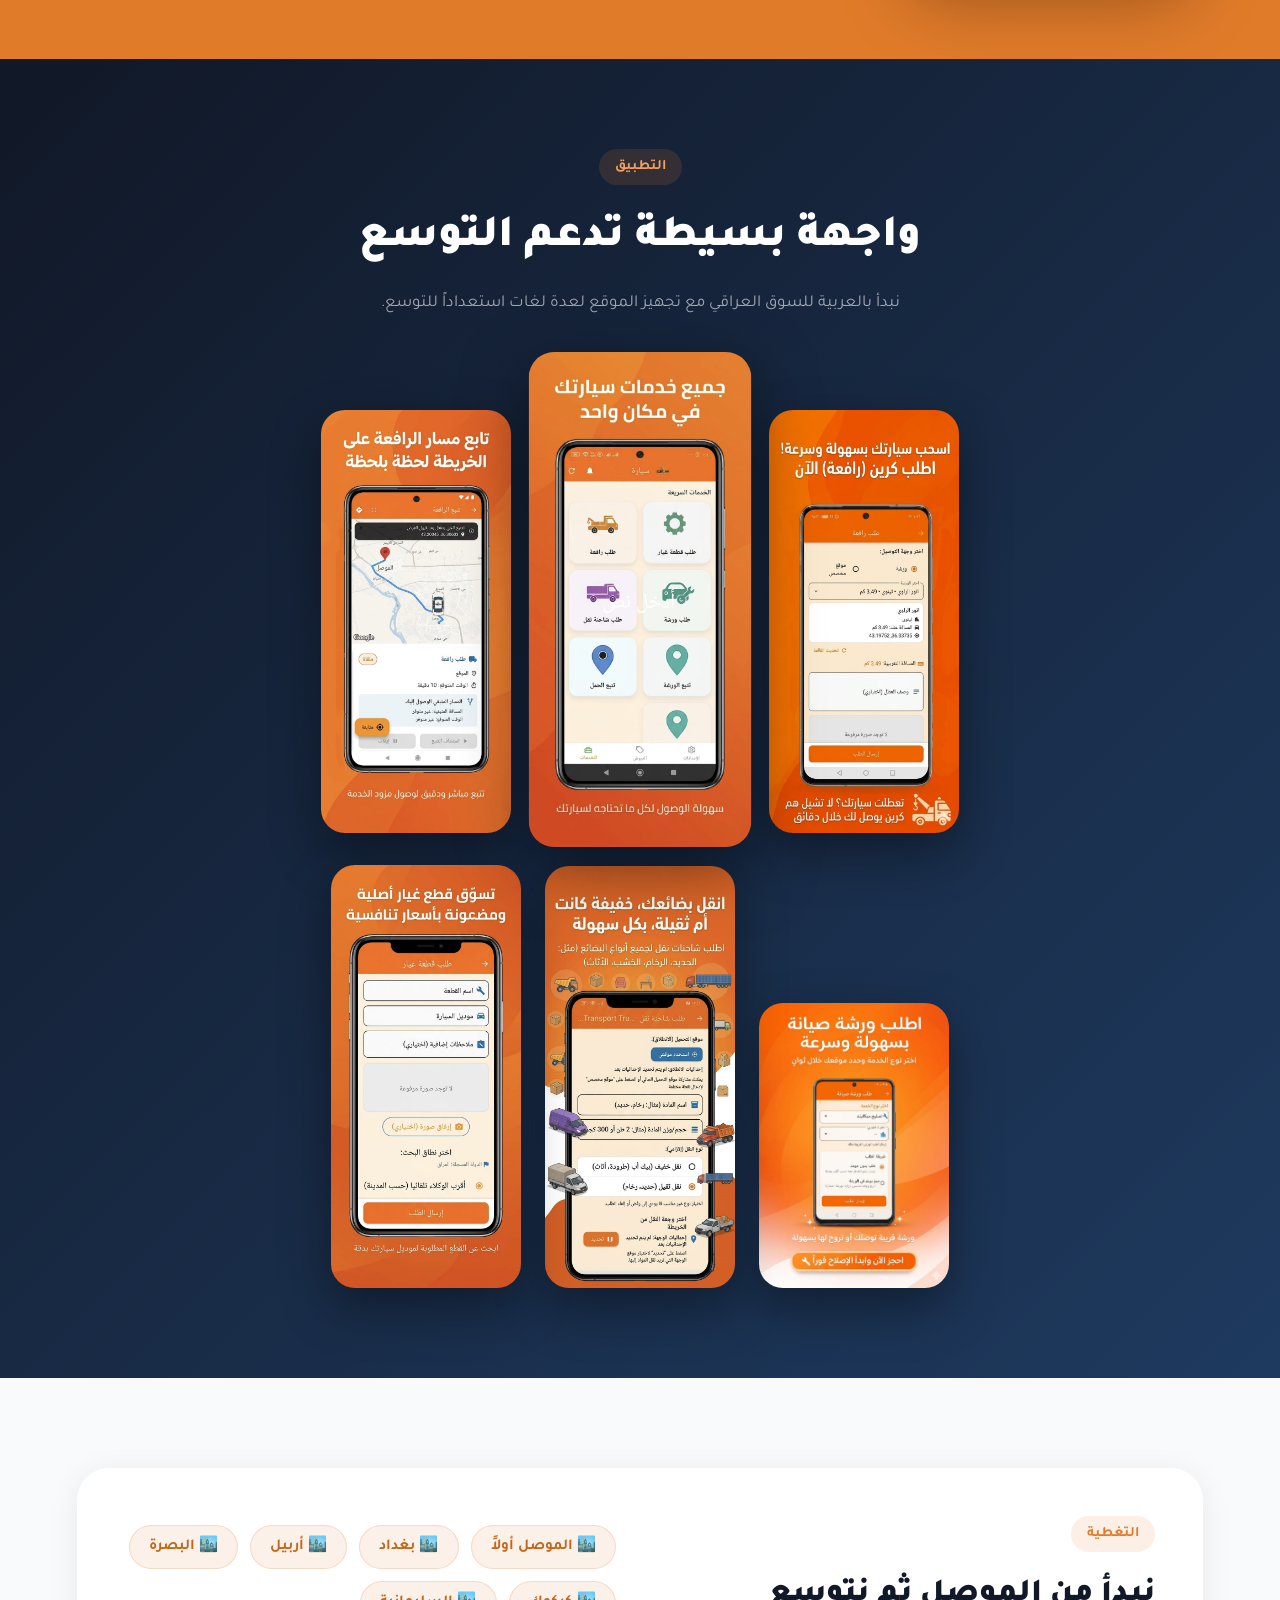
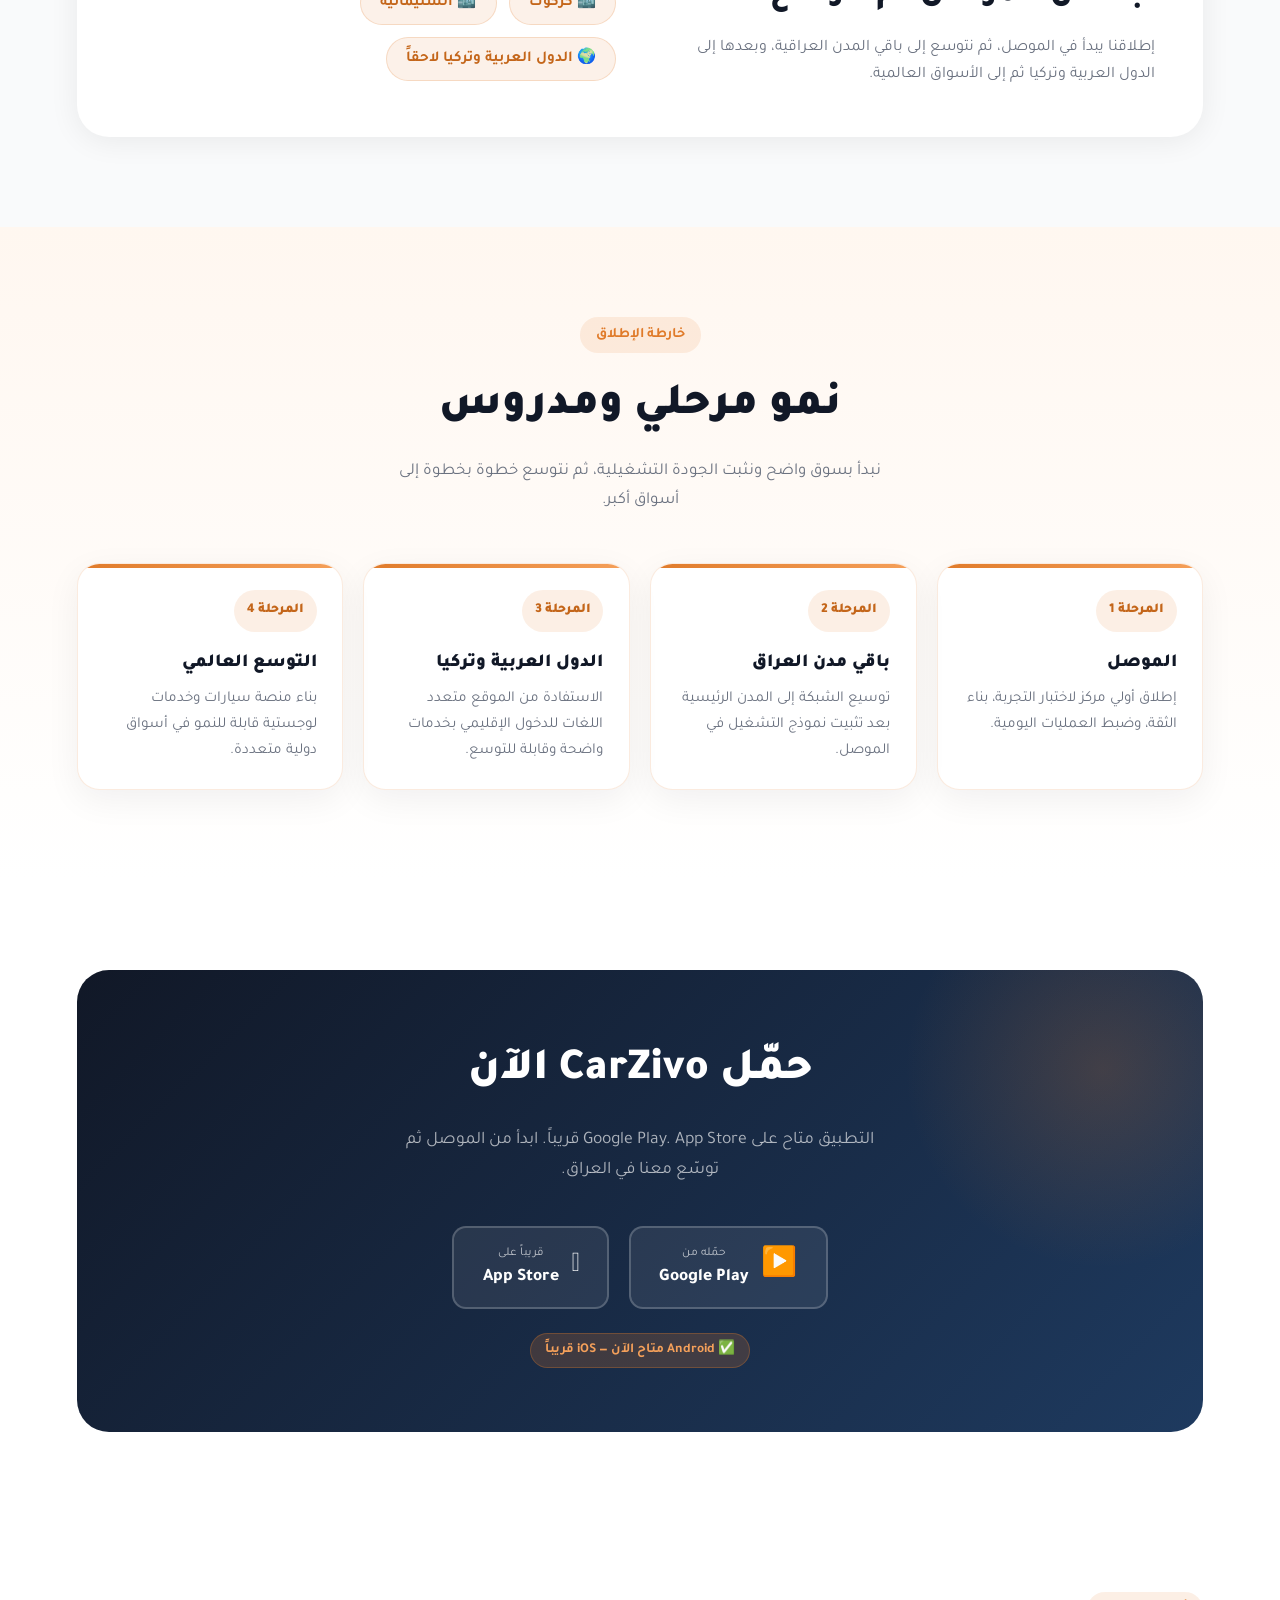
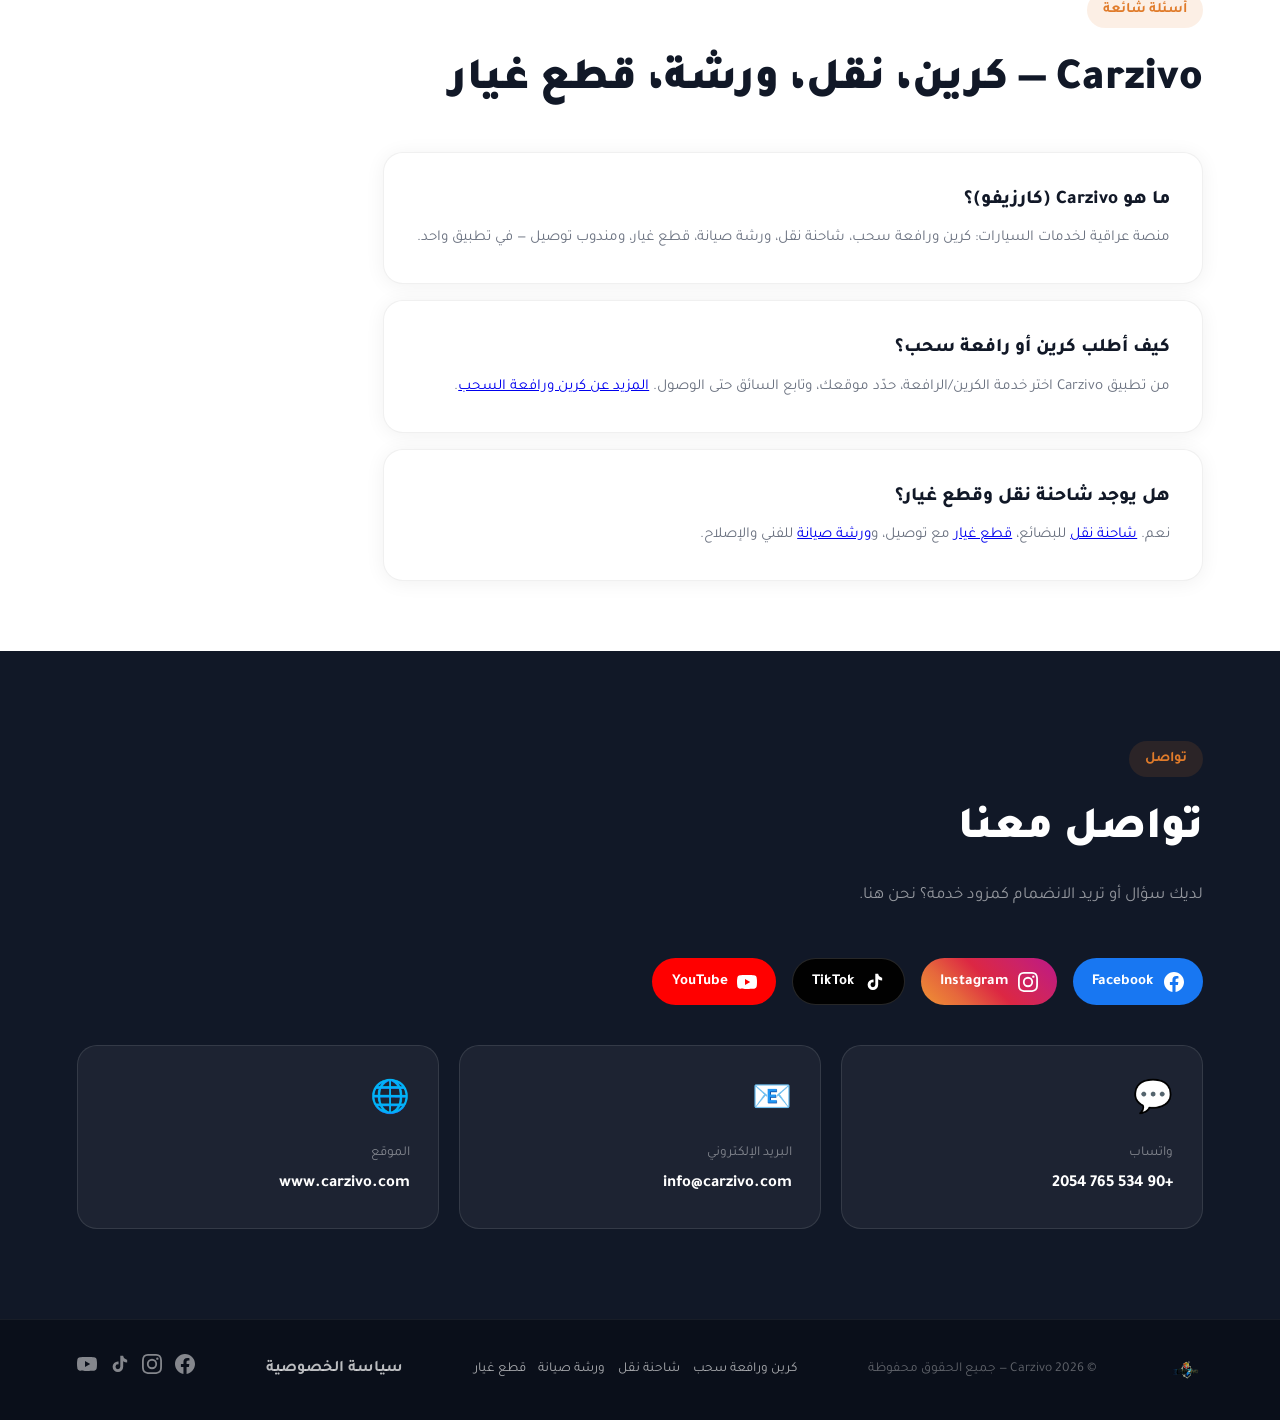
==== commit 7716ae27: "Update website: Android live on Google Play Co-authored-by: Cursor <cursoragent@cursor.com>" ====
--- a/index.html
+++ b/index.html
@@ -1130,7 +1130,7 @@
       <img src="images/logo.png" alt="Carzivo" class="hero-brand">
       <div class="hero-badge">
         <span class="dot"></span>
-        <span id="heroBadge">التطبيق قريباً على Google Play</span>
+        <span id="heroBadge">متاح الآن على Google Play</span>
       </div>
       <h1 class="hero-title" id="heroTitle">
         كل خدمات<br>
@@ -1399,17 +1399,21 @@
   <!-- ════════════ DOWNLOAD ════════════ -->
   <section id="download">
     <div class="download-box">
-      <h2 id="downloadTitle">حمّل Carzivo قريباً</h2>
-      <p id="downloadSubtitle">نطلق أولاً في الموصل، ثم نتوسع في العراق. سجّل اهتمامك الآن وكن من أوائل المستخدمين.</p>
+      <h2 id="downloadTitle">حمّل CarZivo الآن</h2>
+      <p id="downloadSubtitle">التطبيق متاح على Google Play. App Store قريباً. ابدأ من الموصل ثم توسّع معنا في العراق.</p>
       <div class="store-btns">
-        <a href="#contact" class="store-btn">
+        <a href="https://play.google.com/store/apps/details?id=com.carzivo.app"
+          class="store-btn"
+          id="googlePlayBtn"
+          target="_blank"
+          rel="noopener noreferrer">
           <span class="store-icon">▶️</span>
           <div class="store-text">
-            <div class="store-sub" id="storeSub">قريباً على</div>
+            <div class="store-sub" id="storeSub">حمّله من</div>
             <div class="store-name">Google Play</div>
           </div>
         </a>
-        <a href="#contact" class="store-btn">
+        <a href="#contact" class="store-btn" id="appleStoreBtn">
           <span class="store-icon"></span>
           <div class="store-text">
             <div class="store-sub" id="storeSubApple">قريباً على</div>
@@ -1417,7 +1421,7 @@
           </div>
         </a>
       </div>
-      <div><span class="coming-badge" id="comingBadge">🚀 الإطلاق قريب جداً</span></div>
+      <div><span class="coming-badge" id="comingBadge">✅ Android متاح الآن — iOS قريباً</span></div>
     </div>
   </section>
 
@@ -1569,7 +1573,7 @@
         navFeatures: 'المميزات',
         navCoverage: 'التغطية',
         navContact: 'تواصل معنا',
-        heroBadge: 'التطبيق قريباً على Google Play و App Store',
+        heroBadge: 'متاح الآن على Google Play',
         heroTitle: 'كل خدمات<br>سيارتك في<br><span class="highlight">مكان واحد</span>',
         heroSubtitle: 'ابدأ رحلتك مع Carzivo في الموصل أولاً، ثم قريباً في باقي المدن العراقية — كرين، نقل، ورش، وقطع غيار في تطبيق واحد.',
         heroDownloadBtn: '⬇️ حمّل التطبيق',
@@ -1642,12 +1646,12 @@
         roadmapStep4: 'المرحلة 4',
         roadmapCard4Title: 'التوسع العالمي',
         roadmapCard4Desc: 'بناء منصة سيارات وخدمات لوجستية قابلة للنمو في أسواق دولية متعددة.',
-        downloadTitle: 'حمّل Carzivo قريباً',
-        downloadSubtitle: 'نطلق أولاً في الموصل، ثم نتوسع في العراق. سجّل اهتمامك الآن وكن من أوائل المستخدمين.',
-        storeSub: 'قريباً على',
+        downloadTitle: 'حمّل CarZivo الآن',
+        downloadSubtitle: 'التطبيق متاح على Google Play. App Store قريباً. ابدأ من الموصل ثم توسّع معنا في العراق.',
+        storeSub: 'حمّله من',
         storeSubApple: 'قريباً على',
         storeNameApple: 'App Store',
-        comingBadge: '🚀 الإطلاق قريب جداً',
+        comingBadge: '✅ Android متاح الآن — iOS قريباً',
         contactLabel: 'تواصل',
         contactTitle: 'تواصل معنا',
         contactSubtitle: 'لديك سؤال أو تريد الانضمام كمزود خدمة؟ نحن هنا.',
@@ -1668,7 +1672,7 @@
         navFeatures: 'Features',
         navCoverage: 'Coverage',
         navContact: 'Contact Us',
-        heroBadge: 'Coming soon to Google Play and the App Store',
+        heroBadge: 'Available now on Google Play',
         heroTitle: 'All your car<br>services in<br><span class="highlight">one place</span>',
         heroSubtitle: 'Carzivo starts in Mosul, then expands across Iraq — towing, cargo, workshops, and spare parts in one app.',
         heroDownloadBtn: '⬇️ Get the app',
@@ -1741,12 +1745,12 @@
         roadmapStep4: 'Phase 4',
         roadmapCard4Title: 'Global expansion',
         roadmapCard4Desc: 'Grow into a scalable mobility and automotive services platform for multiple international markets.',
-        downloadTitle: 'Get Carzivo soon',
-        downloadSubtitle: 'Mosul comes first, then the rest of Iraq. Register your interest now and be among the first users.',
-        storeSub: 'Coming soon on',
+        downloadTitle: 'Download CarZivo now',
+        downloadSubtitle: 'Available on Google Play. App Store coming soon. Start in Mosul, then grow with us across Iraq.',
+        storeSub: 'Get it on',
         storeSubApple: 'Coming soon on',
         storeNameApple: 'App Store',
-        comingBadge: '🚀 Launching very soon',
+        comingBadge: '✅ Android available now — iOS coming soon',
         contactLabel: 'Contact',
         contactTitle: 'Get in touch',
         contactSubtitle: 'Have a question or want to join as a service provider? We are here.',
@@ -1767,7 +1771,7 @@
         navFeatures: 'Özellikler',
         navCoverage: 'Kapsama',
         navContact: 'Bize Ulaşın',
-        heroBadge: 'Yakında Google Play ve App Store’da',
+        heroBadge: 'Google Play’de şimdi mevcut',
         heroTitle: 'Aracınız için<br>tüm hizmetler<br><span class="highlight">tek yerde</span>',
         heroSubtitle: 'Carzivo önce Musul’da başlıyor, sonra Irak geneline yayılıyor — çekici, yük taşıma, servisler ve yedek parçalar tek uygulamada.',
         heroDownloadBtn: '⬇️ Uygulamayı indir',
@@ -1840,12 +1844,12 @@
         roadmapStep4: 'Aşama 4',
         roadmapCard4Title: 'Küresel büyüme',
         roadmapCard4Desc: 'Birden çok uluslararası pazara uygun ölçeklenebilir araç ve mobilite platformu.',
-        downloadTitle: 'Carzivo çok yakında',
-        downloadSubtitle: 'Önce Musul, sonra Irak geneli. İlginizi şimdi bırakın ve ilk kullanıcılar arasında yer alın.',
-        storeSub: 'Yakında',
+        downloadTitle: 'CarZivo’yu şimdi indirin',
+        downloadSubtitle: 'Google Play’de mevcut. App Store yakında. Musul’dan başlayın, Irak genelinde büyüyün.',
+        storeSub: 'İndirin',
         storeSubApple: 'Yakında',
         storeNameApple: 'App Store',
-        comingBadge: '🚀 Lansman çok yakında',
+        comingBadge: '✅ Android şimdi hazır — iOS yakında',
         contactLabel: 'İletişim',
         contactTitle: 'Bizimle iletişime geçin',
         contactSubtitle: 'Sorunuz mu var veya hizmet sağlayıcı olarak katılmak mı istiyorsunuz? Buradayız.',
@@ -1866,7 +1870,7 @@
         navFeatures: 'تایبەتمەندییەکان',
         navCoverage: 'داپۆشین',
         navContact: 'پەیوەندیمان پێوە بکە',
-        heroBadge: 'بەم زووانە لە Google Play و App Store',
+        heroBadge: 'ئێستا لەسەر Google Play بەردەستە',
         heroTitle: 'هەموو خزمەتگوزارییەکانی ئۆتۆمبێلەکەت<br>لە <span class="highlight">یەک شوێن</span>',
         heroSubtitle: 'Carzivo سەرەتا لە مووسڵ دەست پێ دەکات، پاشان بۆ شارەکانی دیکەی عێراق فراوان دەبێتەوە — کرێن، گواستنەوە، وۆرکشۆپ و پارچەی یەدەک هەموویان لە یەک ئەپدا.',
         heroDownloadBtn: '⬇️ ئەپەکە دابەزێنە',
@@ -1939,12 +1943,12 @@
         roadmapStep4: 'قۆناغی 4',
         roadmapCard4Title: 'فراوانبوونەوەی جیهانی',
         roadmapCard4Desc: 'دروستکردنی پلاتفۆرمێکی خزمەتگوزاریی ئۆتۆمبێل و مۆبیلیتی کە بتوانێت لە چەندین بازاڕی نێودەوڵەتی گەشە بکات.',
-        downloadTitle: 'Carzivo بەم زووانە دێت',
-        downloadSubtitle: 'سەرەتا لە مووسڵ، پاشان لە سەرانسەری عێراق. ئێستا ناوت تۆمار بکە و ببە بە یەکێک لە یەکەم بەکارهێنەران.',
-        storeSub: 'بەم زووانە لە',
+        downloadTitle: 'ئێستا CarZivo دابەزێنە',
+        downloadSubtitle: 'لەسەر Google Play بەردەستە. App Store بەم زووانە دێت. لە مووسڵ دەست پێ بکە.',
+        storeSub: 'دابەزێنە لە',
         storeSubApple: 'بەم زووانە لە',
         storeNameApple: 'App Store',
-        comingBadge: '🚀 دەستپێکردن زۆر نزیکە',
+        comingBadge: '✅ Android ئێستا بەردەستە — iOS بەم زووانە',
         contactLabel: 'پەیوەندی',
         contactTitle: 'پەیوەندیمان پێوە بکە',
         contactSubtitle: 'پرسیارت هەیە یان دەتەوێت وەک دابینکەر بەشداری بکەیت؟ ئێمە لێرەین.',
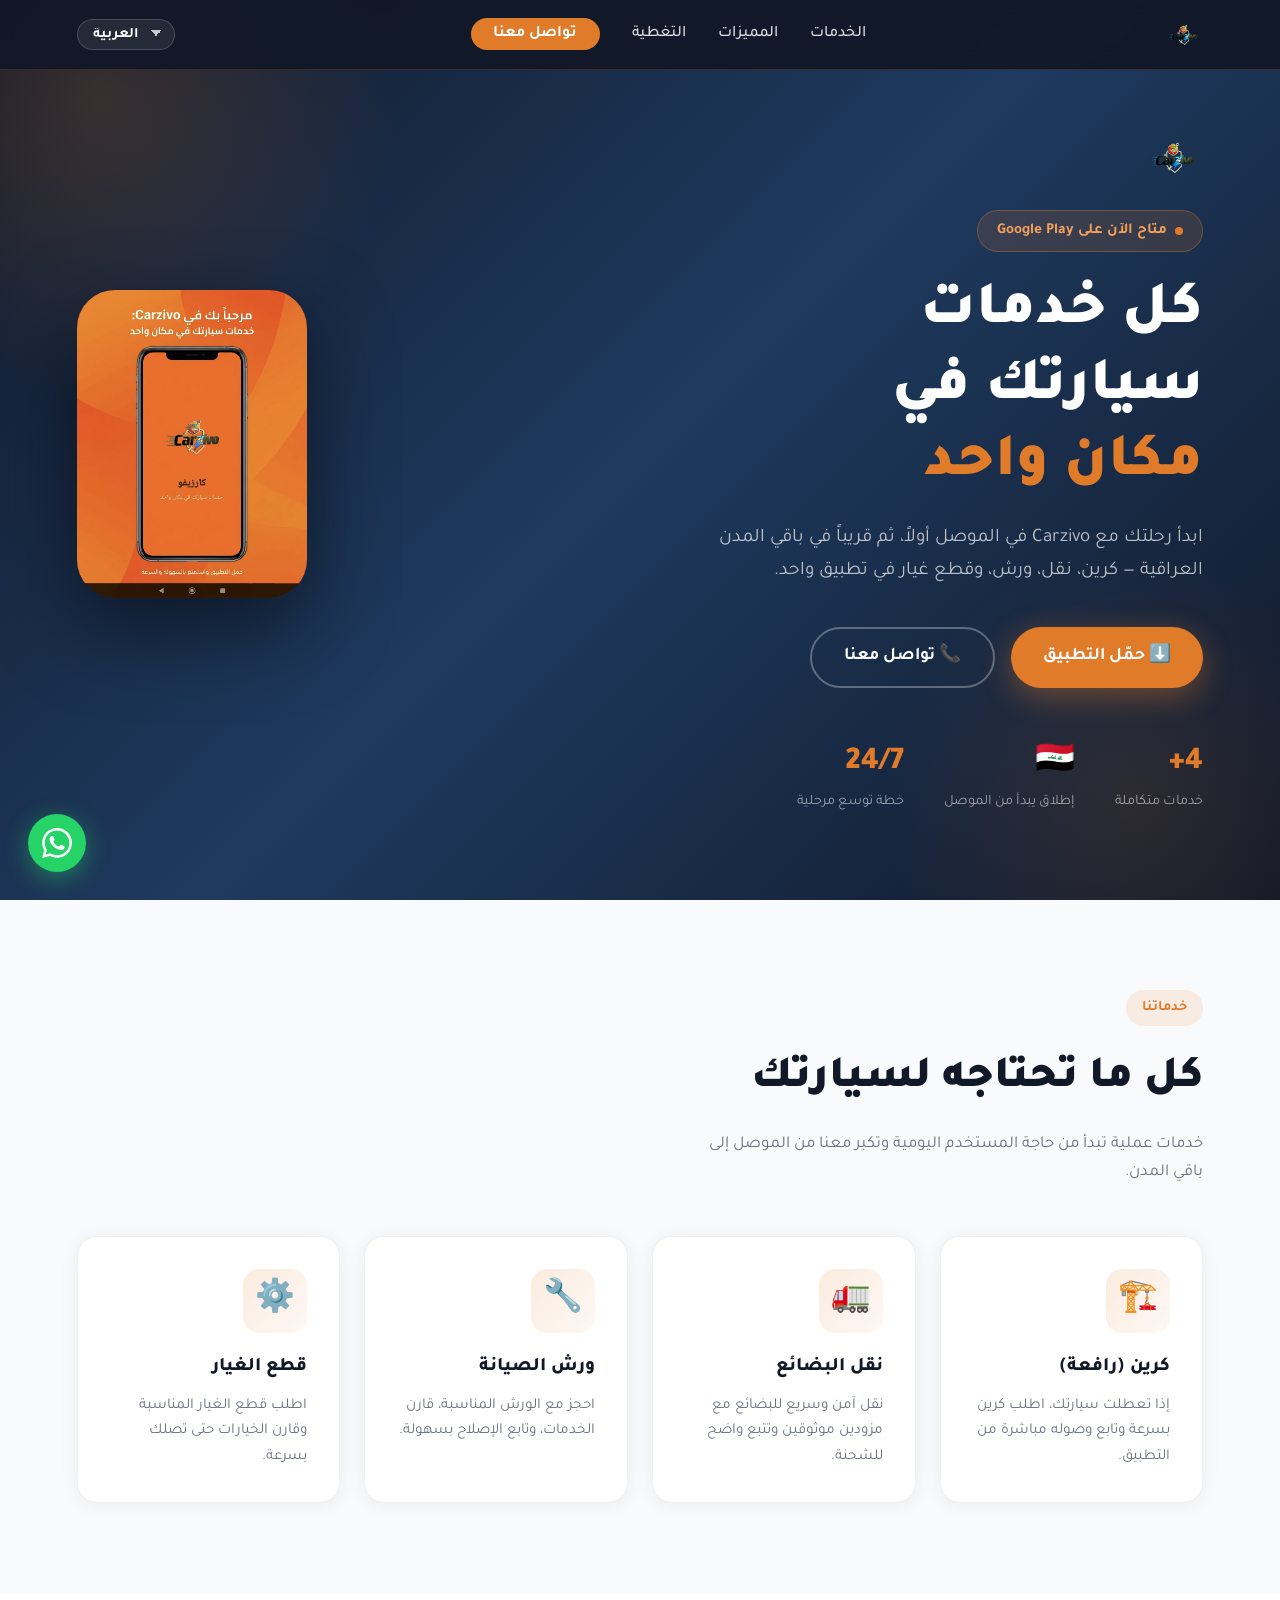
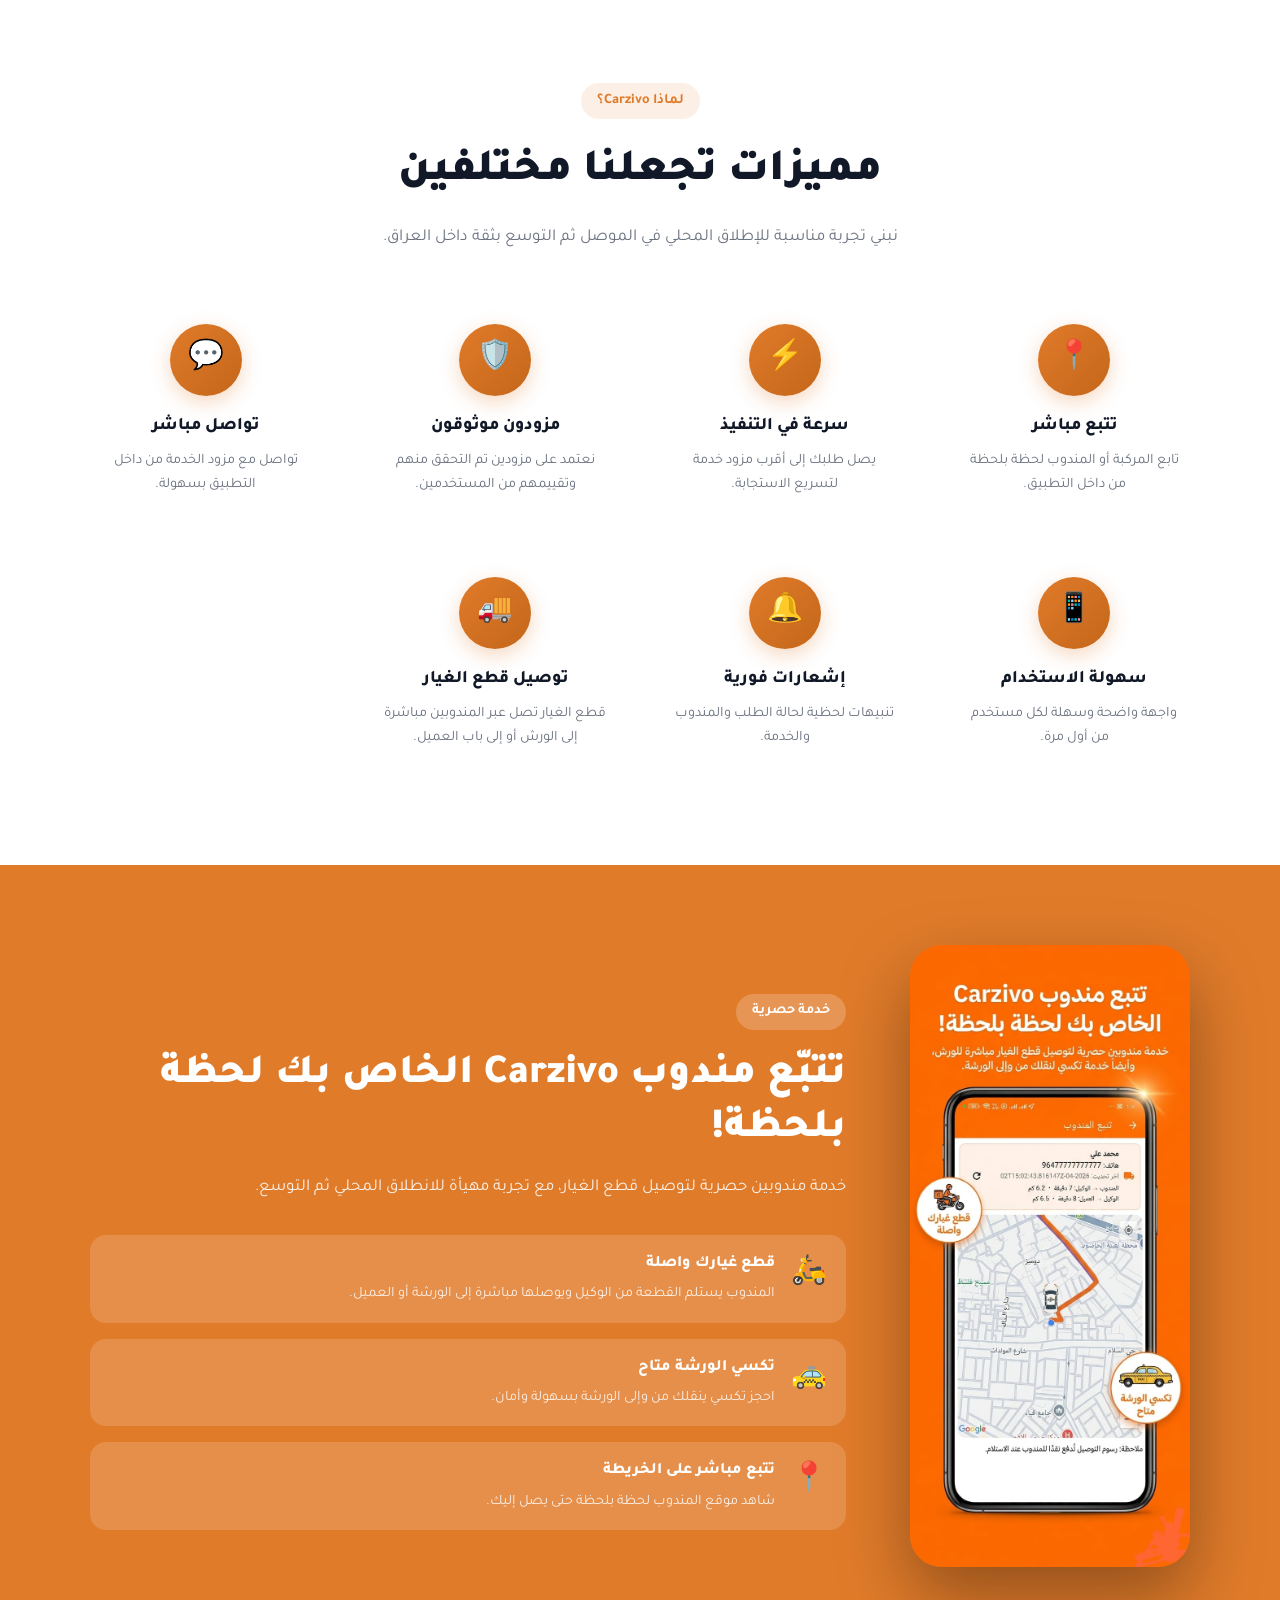
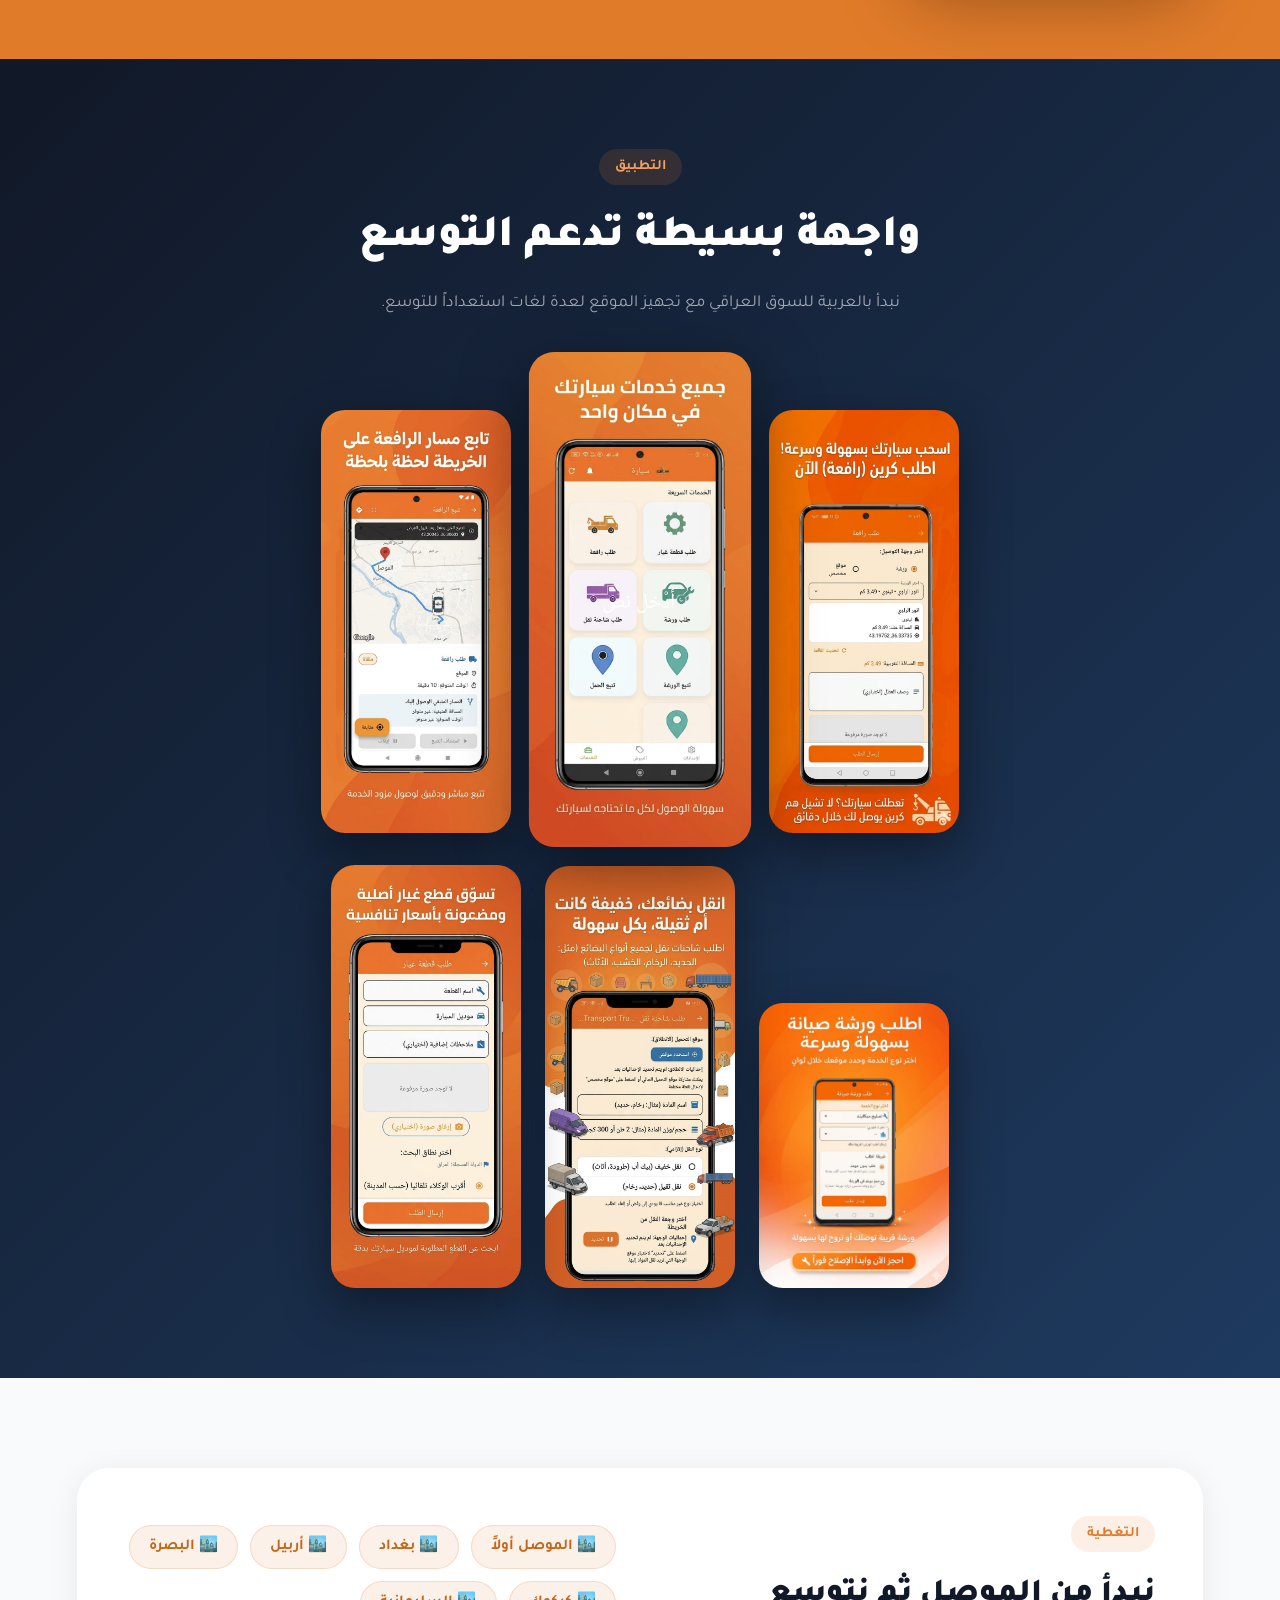
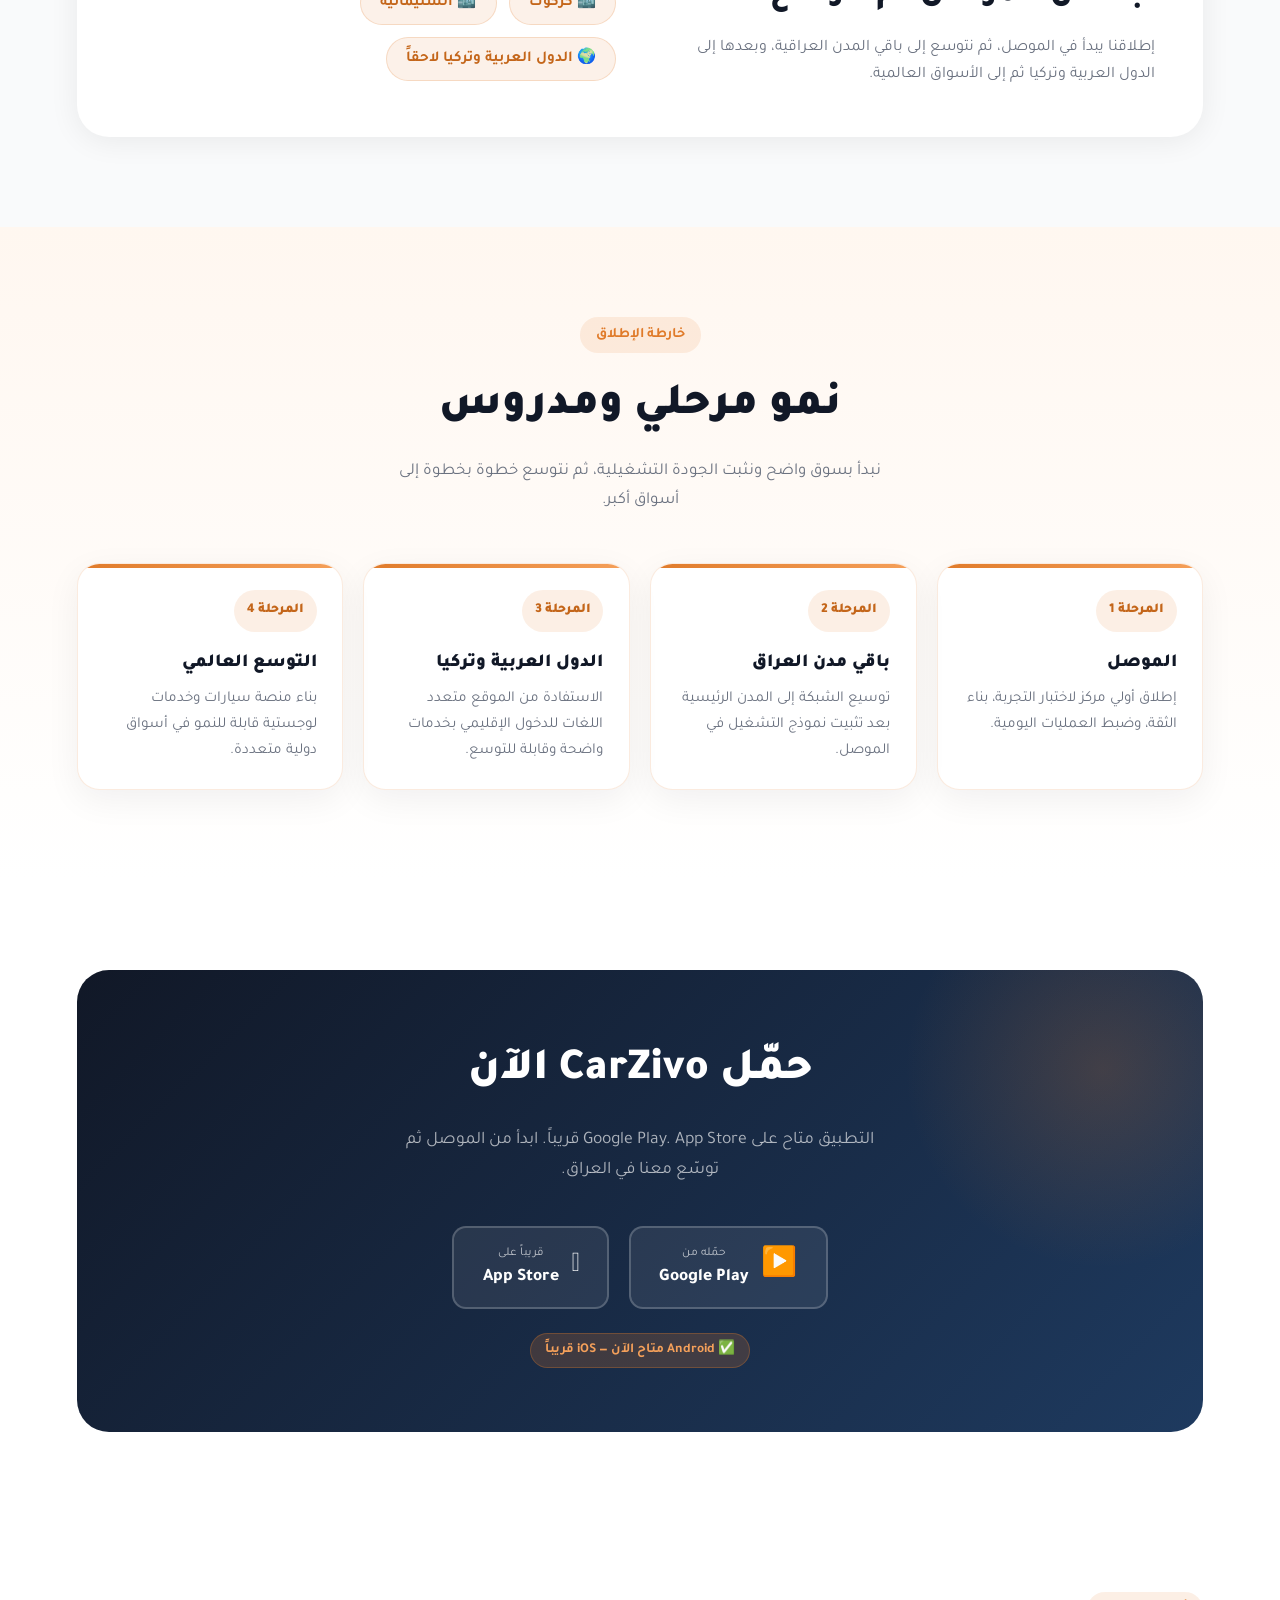
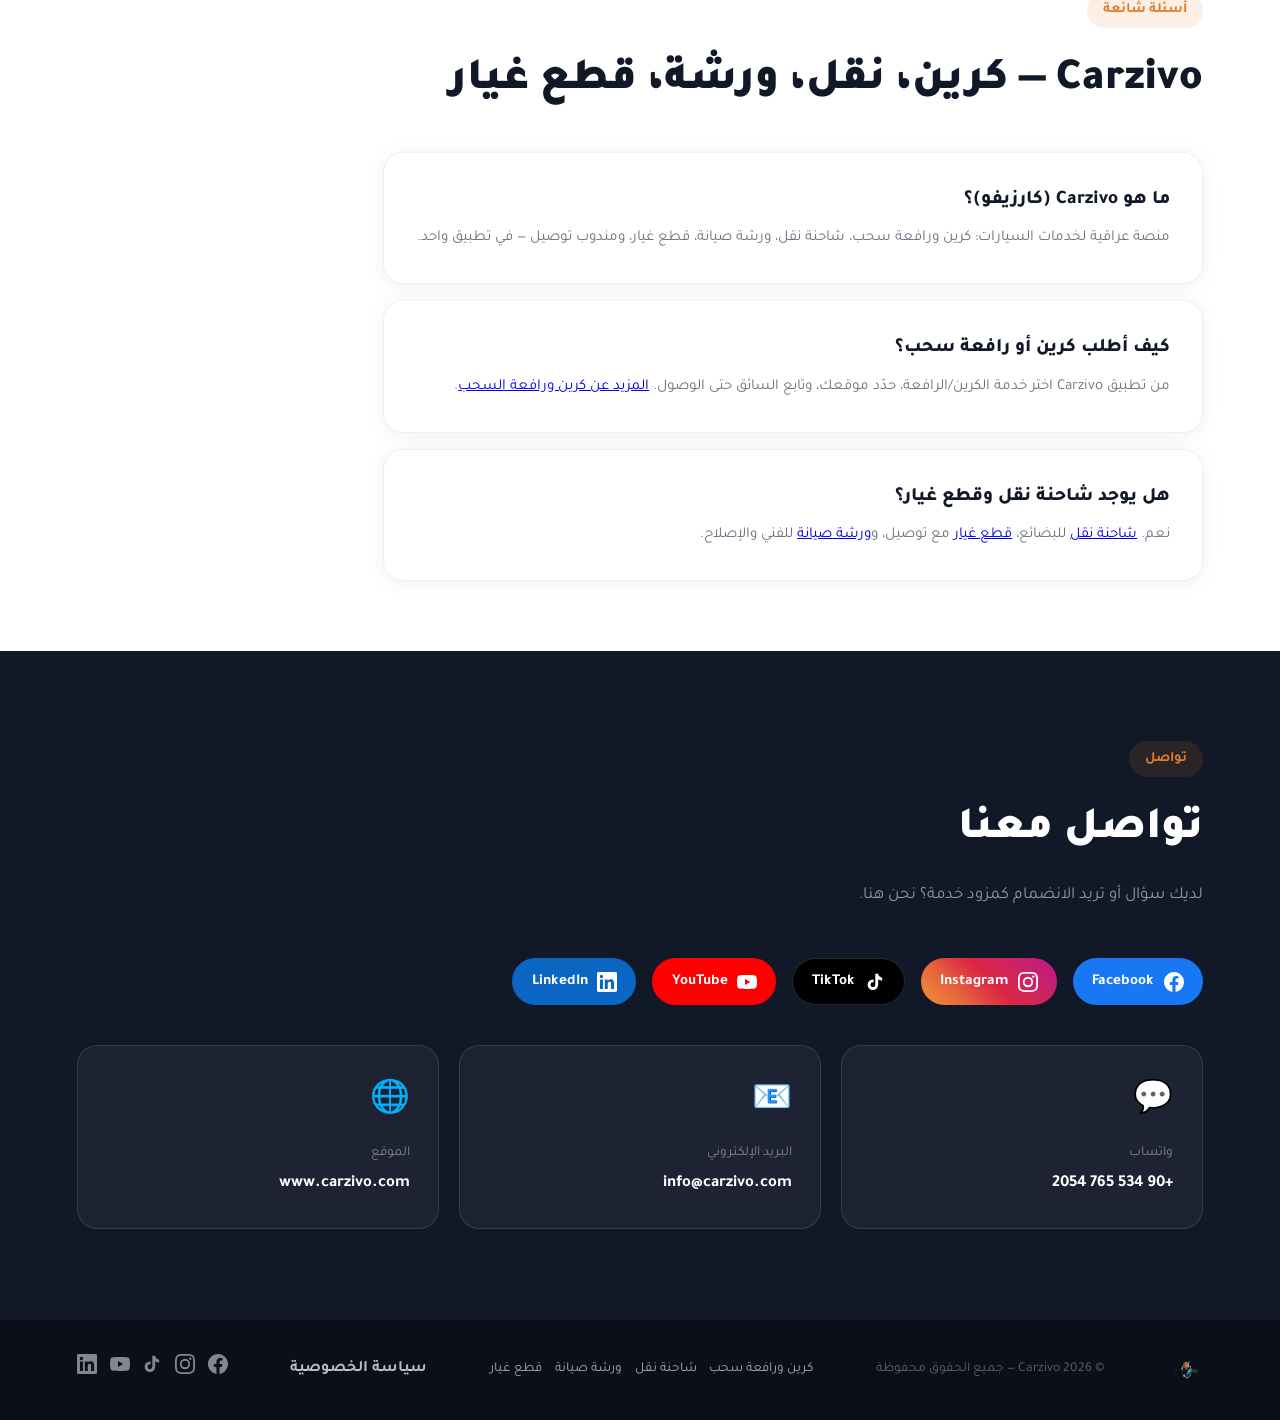
==== commit a4a18085: "Add LinkedIn to contact, footer, and schema sameAs. Co-authored-by: Cursor <cursoragent@cursor.com>" ====
--- a/index.html
+++ b/index.html
@@ -30,7 +30,8 @@
           "https://www.facebook.com/share/1BronaD3Kq/",
           "https://www.instagram.com/carzivo.app",
           "https://www.tiktok.com/@carzivo",
-          "https://www.youtube.com/@carzivo"
+          "https://www.youtube.com/@carzivo",
+          "https://www.linkedin.com/in/carzivo-app-892450400"
         ]
       },
       {
@@ -1484,6 +1485,14 @@
         </svg>
         YouTube
       </a>
+      <a href="https://www.linkedin.com/in/carzivo-app-892450400" target="_blank" rel="noopener"
+        style="display:flex;align-items:center;gap:.6rem;background:#0a66c2;color:white;padding:.6rem 1.2rem;border-radius:50px;text-decoration:none;font-weight:700;font-size:.95rem">
+        <svg width="20" height="20" viewBox="0 0 24 24" fill="white">
+          <path
+            d="M20.447 20.452h-3.554v-5.569c0-1.328-.027-3.037-1.852-3.037-1.853 0-2.136 1.445-2.136 2.939v5.667H9.351V9h3.414v1.561h.046c.477-.9 1.637-1.85 3.37-1.85 3.601 0 4.267 2.37 4.267 5.455v6.286zM5.337 7.433a2.062 2.062 0 01-2.063-2.065 2.064 2.064 0 112.063 2.065zm1.782 13.019H3.555V9h3.564v11.452zM22.225 0H1.771C.792 0 0 .774 0 1.729v20.542C0 23.227.792 24 1.771 24h20.451C23.2 24 24 23.227 24 22.271V1.729C24 .774 23.2 0 22.222 0h.003z" />
+        </svg>
+        LinkedIn
+      </a>
     </div>
 
     <div class="contact-grid">
@@ -1547,6 +1556,14 @@
         <svg width="20" height="20" viewBox="0 0 24 24" fill="currentColor">
           <path
             d="M23.495 6.205a3.007 3.007 0 00-2.088-2.088c-1.87-.501-9.396-.501-9.396-.501s-7.507-.01-9.396.501A3.007 3.007 0 00.527 6.205a31.247 31.247 0 00-.522 5.805 31.247 31.247 0 00.522 5.783 3.007 3.007 0 002.088 2.088c1.868.502 9.396.502 9.396.502s7.506 0 9.396-.502a3.007 3.007 0 002.088-2.088 31.247 31.247 0 00.5-5.783 31.247 31.247 0 00-.5-5.805zM9.609 15.601V8.408l6.264 3.602z" />
+        </svg>
+      </a>
+      <a href="https://www.linkedin.com/in/carzivo-app-892450400" target="_blank" rel="noopener"
+        style="color:rgba(255,255,255,0.5);transition:color .2s" onmouseover="this.style.color='#0a66c2'"
+        onmouseout="this.style.color='rgba(255,255,255,0.5)'">
+        <svg width="20" height="20" viewBox="0 0 24 24" fill="currentColor">
+          <path
+            d="M20.447 20.452h-3.554v-5.569c0-1.328-.027-3.037-1.852-3.037-1.853 0-2.136 1.445-2.136 2.939v5.667H9.351V9h3.414v1.561h.046c.477-.9 1.637-1.85 3.37-1.85 3.601 0 4.267 2.37 4.267 5.455v6.286zM5.337 7.433a2.062 2.062 0 01-2.063-2.065 2.064 2.064 0 112.063 2.065zm1.782 13.019H3.555V9h3.564v11.452zM22.225 0H1.771C.792 0 0 .774 0 1.729v20.542C0 23.227.792 24 1.771 24h20.451C23.2 24 24 23.227 24 22.271V1.729C24 .774 23.2 0 22.222 0h.003z" />
         </svg>
       </a>
     </div>
